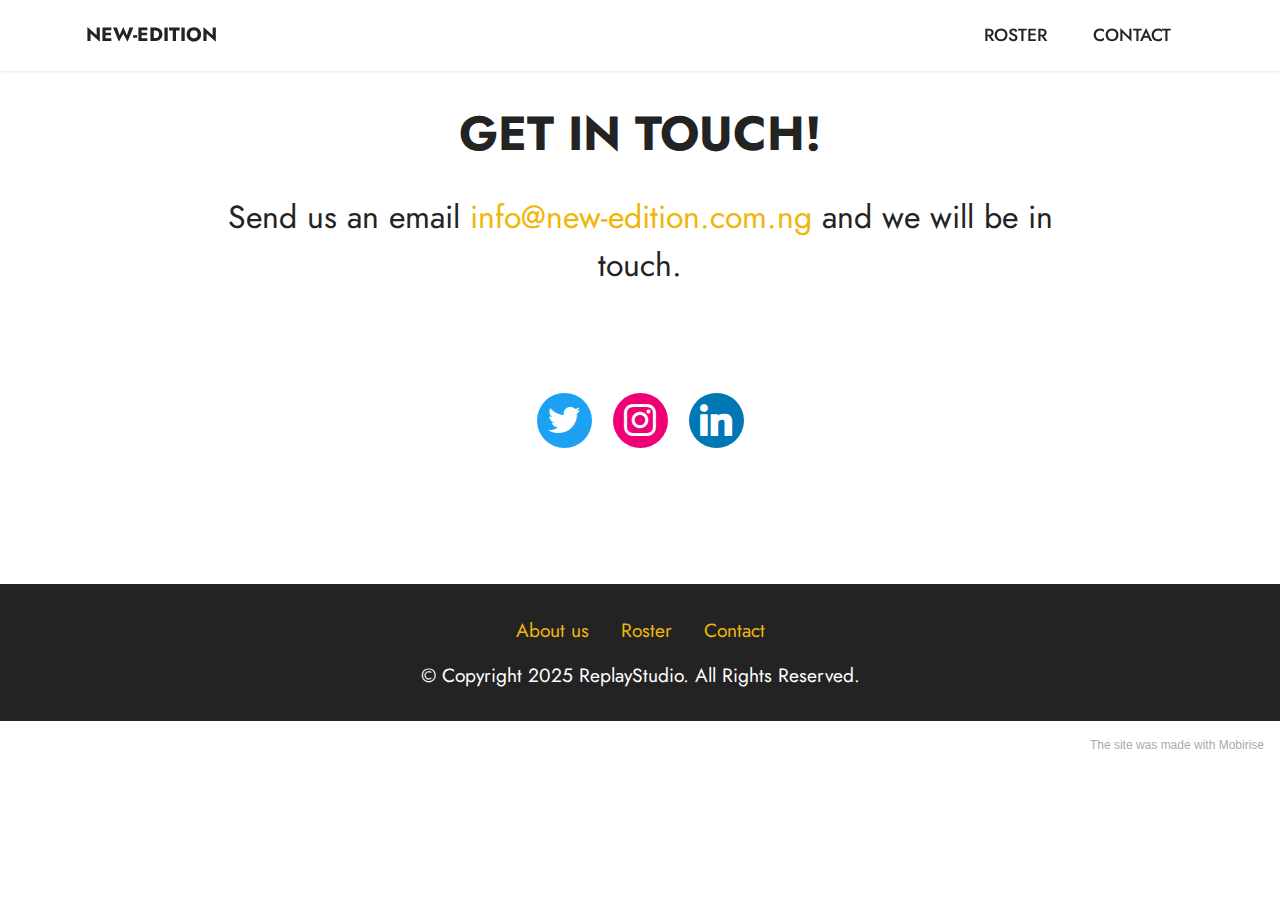
==== page1.html @ ce4d5cf4 "Add files via upload" ====
<!DOCTYPE html>
<html  >
<head>
  <!-- Site made with Mobirise Website Builder v5.6.0, https://mobirise.com -->
  <meta charset="UTF-8">
  <meta http-equiv="X-UA-Compatible" content="IE=edge">
  <meta name="generator" content="Mobirise v5.6.0, mobirise.com">
  <meta name="viewport" content="width=device-width, initial-scale=1, minimum-scale=1">
  <link rel="shortcut icon" href="assets/images/5-1.png" type="image/x-icon">
  <meta name="description" content="">
  
  
  <title>Contact</title>
  <link rel="stylesheet" href="assets/bootstrap/css/bootstrap.min.css">
  <link rel="stylesheet" href="assets/bootstrap/css/bootstrap-grid.min.css">
  <link rel="stylesheet" href="assets/bootstrap/css/bootstrap-reboot.min.css">
  <link rel="stylesheet" href="assets/dropdown/css/style.css">
  <link rel="stylesheet" href="assets/socicon/css/styles.css">
  <link rel="stylesheet" href="assets/theme/css/style.css">
  <link rel="preload" href="https://fonts.googleapis.com/css?family=Jost:100,200,300,400,500,600,700,800,900,100i,200i,300i,400i,500i,600i,700i,800i,900i&display=swap" as="style" onload="this.onload=null;this.rel='stylesheet'">
  <noscript><link rel="stylesheet" href="https://fonts.googleapis.com/css?family=Jost:100,200,300,400,500,600,700,800,900,100i,200i,300i,400i,500i,600i,700i,800i,900i&display=swap"></noscript>
  <link rel="preload" as="style" href="assets/mobirise/css/mbr-additional.css"><link rel="stylesheet" href="assets/mobirise/css/mbr-additional.css" type="text/css">
  
  
  
  
</head>
<body>
  
  <section data-bs-version="5.1" class="menu menu1 cid-sYd5dA8ppK" once="menu" id="menu1-2">
    

    <nav class="navbar navbar-dropdown navbar-fixed-top navbar-expand-lg">
        <div class="container">
            <div class="navbar-brand">
                
                <span class="navbar-caption-wrap"><a class="navbar-caption text-black display-7" href="https://mobiri.se">NEW-EDITION</a></span>
            </div>
            <button class="navbar-toggler" type="button" data-toggle="collapse" data-bs-toggle="collapse" data-target="#navbarSupportedContent" data-bs-target="#navbarSupportedContent" aria-controls="navbarNavAltMarkup" aria-expanded="false" aria-label="Toggle navigation">
                <div class="hamburger">
                    <span></span>
                    <span></span>
                    <span></span>
                    <span></span>
                </div>
            </button>
            <div class="collapse navbar-collapse" id="navbarSupportedContent">
                <ul class="navbar-nav nav-dropdown nav-right" data-app-modern-menu="true"><li class="nav-item"><a class="nav-link link text-black text-primary display-4" href="index.html">ROSTER</a></li>
                    <li class="nav-item"><a class="nav-link link text-black text-primary display-4" href="page1.html">CONTACT</a></li></ul>
                
                
            </div>
        </div>
    </nav>
</section>

<section data-bs-version="5.1" class="content4 cid-sYd7zcJ3a0" id="content4-3">
    
    
    <div class="container">
        <div class="row justify-content-center">
            <div class="title col-md-12 col-lg-10">
                <h3 class="mbr-section-title mbr-fonts-style align-center mb-4 display-2">
                    <strong>GET IN TOUCH!</strong></h3>
                <h4 class="mbr-section-subtitle align-center mbr-fonts-style mb-4 display-5">Send us an email <a href="mailto:info@new-edition.com.ng" class="text-primary">info@new-edition.com.ng</a> and we will be in touch.</h4>
                
            </div>
        </div>
    </div>
</section>

<section data-bs-version="5.1" class="share3 cid-sYd7BGP35d" id="share3-4">
    
     
    
    

    <div class="container">
        <div class="media-container-row">
            <div class="col-12">
                
                <div class="social-list align-center">
                   
                    
                        <a class="iconfont-wrapper bg-twitter m-2" href="https://mobiri.se" target="_blank">
                            <span class="socicon-twitter socicon"></span>
                        </a>
                        <a class="iconfont-wrapper bg-instagram m-2" href="https://mobiri.se" target="_blank">
                            <span class="socicon-instagram socicon"></span>
                        </a>
                        
                        
                        <a class="iconfont-wrapper bg-linkedin m-2" href="https://mobiri.se" target="_blank">
                            <span class="socicon-linkedin socicon"></span>
                        </a>
                        
                        
                        
                        
                        
                </div>
            </div>
        </div>
    </div>
</section>

<section data-bs-version="5.1" class="footer3 cid-sYddueoots mbr-reveal" once="footers" id="footer3-5">

    

    

    <div class="container">
        <div class="media-container-row align-center mbr-white">
            <div class="row row-links">
                <ul class="foot-menu">
                    
                    
                    
                    
                    
                <li class="foot-menu-item mbr-fonts-style display-7">
                        <a href="page2.html" class="text-primary">About us</a>
                    </li><li class="foot-menu-item mbr-fonts-style display-7"><a href="index.html" class="text-primary">Roster</a></li><li class="foot-menu-item mbr-fonts-style display-7"><a href="page1.html" class="text-primary">Contact</a></li></ul>
            </div>
            
            <div class="row row-copirayt">
                <p class="mbr-text mb-0 mbr-fonts-style mbr-white align-center display-7">© Copyright 2025 ReplayStudio. All Rights Reserved.</p>
            </div>
        </div>
    </div>
</section><section style="background-color: #fff; font-family: -apple-system, BlinkMacSystemFont, 'Segoe UI', 'Roboto', 'Helvetica Neue', Arial, sans-serif; color:#aaa; font-size:12px; padding: 0; align-items: center; display: flex;"><a href="https://mobirise.site/t" style="flex: 1 1; height: 3rem; padding-left: 1rem;"></a><p style="flex: 0 0 auto; margin:0; padding-right:1rem;"><a href="https://mobirise.site/c" style="color:#aaa;">The</a> site was made with Mobirise</p></section><script src="assets/bootstrap/js/bootstrap.bundle.min.js"></script>  <script src="assets/smoothscroll/smooth-scroll.js"></script>  <script src="assets/ytplayer/index.js"></script>  <script src="assets/dropdown/js/navbar-dropdown.js"></script>  <script src="assets/theme/js/script.js"></script>  
  
  
</body>
</html>
---- assets/dropdown/css/style.css ----
.navbar-dropdown {
  left: 0;
  padding: 0;
  position: absolute;
  right: 0;
  top: 0;
  transition: all 0.45s ease;
  z-index: 1030;
  background: #282828; }
  .navbar-dropdown .navbar-logo {
    margin-right: 0.8rem;
    transition: margin 0.3s ease-in-out;
    vertical-align: middle; }
    .navbar-dropdown .navbar-logo img {
      height: 3.125rem;
      transition: all 0.3s ease-in-out; }
    .navbar-dropdown .navbar-logo.mbr-iconfont {
      font-size: 3.125rem;
      line-height: 3.125rem; }
  .navbar-dropdown .navbar-caption {
    font-weight: 700;
    white-space: normal;
    vertical-align: -4px;
    line-height: 3.125rem !important; }
    .navbar-dropdown .navbar-caption, .navbar-dropdown .navbar-caption:hover {
      color: inherit;
      text-decoration: none; }
  .navbar-dropdown .mbr-iconfont + .navbar-caption {
    vertical-align: -1px; }
  .navbar-dropdown.navbar-fixed-top {
    position: fixed; }
  .navbar-dropdown .navbar-brand span {
    vertical-align: -4px; }
  .navbar-dropdown.bg-color.transparent {
    background: none; }
  .navbar-dropdown.navbar-short .navbar-brand {
    padding: 0.625rem 0; }
    .navbar-dropdown.navbar-short .navbar-brand span {
      vertical-align: -1px; }
  .navbar-dropdown.navbar-short .navbar-caption {
    line-height: 2.375rem !important;
    vertical-align: -2px; }
  .navbar-dropdown.navbar-short .navbar-logo {
    margin-right: 0.5rem; }
    .navbar-dropdown.navbar-short .navbar-logo img {
      height: 2.375rem; }
    .navbar-dropdown.navbar-short .navbar-logo.mbr-iconfont {
      font-size: 2.375rem;
      line-height: 2.375rem; }
  .navbar-dropdown.navbar-short .mbr-table-cell {
    height: 3.625rem; }
  .navbar-dropdown .navbar-close {
    left: 0.6875rem;
    position: fixed;
    top: 0.75rem;
    z-index: 1000; }
  .navbar-dropdown .hamburger-icon {
    content: "";
    display: inline-block;
    vertical-align: middle;
    width: 16px;
    -webkit-box-shadow: 0 -6px 0 1px #282828,0 0 0 1px #282828,0 6px 0 1px #282828;
    -moz-box-shadow: 0 -6px 0 1px #282828,0 0 0 1px #282828,0 6px 0 1px #282828;
    box-shadow: 0 -6px 0 1px #282828,0 0 0 1px #282828,0 6px 0 1px #282828; }

.dropdown-menu .dropdown-toggle[data-toggle="dropdown-submenu"]::after {
  border-bottom: 0.35em solid transparent;
  border-left: 0.35em solid;
  border-right: 0;
  border-top: 0.35em solid transparent;
  margin-left: 0.3rem; }

.dropdown-menu .dropdown-item:focus {
  outline: 0; }

.nav-dropdown {
  font-size: 0.75rem;
  font-weight: 500;
  height: auto !important; }
  .nav-dropdown .nav-btn {
    padding-left: 1rem; }
  .nav-dropdown .link {
    margin: .667em 1.667em;
    font-weight: 500;
    padding: 0;
    transition: color .2s ease-in-out; }
    .nav-dropdown .link.dropdown-toggle {
      margin-right: 2.583em; }
      .nav-dropdown .link.dropdown-toggle::after {
        margin-left: .25rem;
        border-top: 0.35em solid;
        border-right: 0.35em solid transparent;
        border-left: 0.35em solid transparent;
        border-bottom: 0; }
      .nav-dropdown .link.dropdown-toggle[aria-expanded="true"] {
        margin: 0;
        padding: 0.667em 3.263em  0.667em 1.667em; }
  .nav-dropdown .link::after,
  .nav-dropdown .dropdown-item::after {
    color: inherit; }
  .nav-dropdown .btn {
    font-size: 0.75rem;
    font-weight: 700;
    letter-spacing: 0;
    margin-bottom: 0;
    padding-left: 1.25rem;
    padding-right: 1.25rem; }
  .nav-dropdown .dropdown-menu {
    border-radius: 0;
    border: 0;
    left: 0;
    margin: 0;
    padding-bottom: 1.25rem;
    padding-top: 1.25rem;
    position: relative; }
  .nav-dropdown .dropdown-submenu {
    margin-left: 0.125rem;
    top: 0; }
  .nav-dropdown .dropdown-item {
    font-weight: 500;
    line-height: 2;
    padding: 0.3846em 4.615em 0.3846em 1.5385em;
    position: relative;
    transition: color .2s ease-in-out, background-color .2s ease-in-out; }
    .nav-dropdown .dropdown-item::after {
      margin-top: -0.3077em;
      position: absolute;
      right: 1.1538em;
      top: 50%; }
    .nav-dropdown .dropdown-item:focus, .nav-dropdown .dropdown-item:hover {
      background: none; }

@media (max-width: 767px) {
  .nav-dropdown.navbar-toggleable-sm {
    bottom: 0;
    display: none;
    left: 0;
    overflow-x: hidden;
    position: fixed;
    top: 0;
    transform: translateX(-100%);
    -ms-transform: translateX(-100%);
    -webkit-transform: translateX(-100%);
    width: 18.75rem;
    z-index: 999; } }
.nav-dropdown.navbar-toggleable-xl {
  bottom: 0;
  display: none;
  left: 0;
  overflow-x: hidden;
  position: fixed;
  top: 0;
  transform: translateX(-100%);
  -ms-transform: translateX(-100%);
  -webkit-transform: translateX(-100%);
  width: 18.75rem;
  z-index: 999; }

.nav-dropdown-sm {
  display: block !important;
  overflow-x: hidden;
  overflow: auto;
  padding-top: 3.875rem; }
  .nav-dropdown-sm::after {
    content: "";
    display: block;
    height: 3rem;
    width: 100%; }
  .nav-dropdown-sm.collapse.in ~ .navbar-close {
    display: block !important; }
  .nav-dropdown-sm.collapsing, .nav-dropdown-sm.collapse.in {
    transform: translateX(0);
    -ms-transform: translateX(0);
    -webkit-transform: translateX(0);
    transition: all 0.25s ease-out;
    -webkit-transition: all 0.25s ease-out;
    background: #282828; }
  .nav-dropdown-sm.collapsing[aria-expanded="false"] {
    transform: translateX(-100%);
    -ms-transform: translateX(-100%);
    -webkit-transform: translateX(-100%); }
  .nav-dropdown-sm .nav-item {
    display: block;
    margin-left: 0 !important;
    padding-left: 0; }
  .nav-dropdown-sm .link,
  .nav-dropdown-sm .dropdown-item {
    border-top: 1px dotted rgba(255, 255, 255, 0.1);
    font-size: 0.8125rem;
    line-height: 1.6;
    margin: 0 !important;
    padding: 0.875rem 2.4rem 0.875rem 1.5625rem !important;
    position: relative;
    white-space: normal; }
    .nav-dropdown-sm .link:focus, .nav-dropdown-sm .link:hover,
    .nav-dropdown-sm .dropdown-item:focus,
    .nav-dropdown-sm .dropdown-item:hover {
      background: rgba(0, 0, 0, 0.2) !important;
      color: #c0a375; }
  .nav-dropdown-sm .nav-btn {
    position: relative;
    padding: 1.5625rem 1.5625rem 0 1.5625rem; }
    .nav-dropdown-sm .nav-btn::before {
      border-top: 1px dotted rgba(255, 255, 255, 0.1);
      content: "";
      left: 0;
      position: absolute;
      top: 0;
      width: 100%; }
    .nav-dropdown-sm .nav-btn + .nav-btn {
      padding-top: 0.625rem; }
      .nav-dropdown-sm .nav-btn + .nav-btn::before {
        display: none; }
  .nav-dropdown-sm .btn {
    padding: 0.625rem 0; }
  .nav-dropdown-sm .dropdown-toggle[data-toggle="dropdown-submenu"]::after {
    margin-left: .25rem;
    border-top: 0.35em solid;
    border-right: 0.35em solid transparent;
    border-left: 0.35em solid transparent;
    border-bottom: 0; }
  .nav-dropdown-sm .dropdown-toggle[data-toggle="dropdown-submenu"][aria-expanded="true"]::after {
    border-top: 0;
    border-right: 0.35em solid transparent;
    border-left: 0.35em solid transparent;
    border-bottom: 0.35em solid; }
  .nav-dropdown-sm .dropdown-menu {
    margin: 0;
    padding: 0;
    position: relative;
    top: 0;
    left: 0;
    width: 100%;
    border: 0;
    float: none;
    border-radius: 0;
    background: none; }
  .nav-dropdown-sm .dropdown-submenu {
    left: 100%;
    margin-left: 0.125rem;
    margin-top: -1.25rem;
    top: 0; }

.navbar-toggleable-sm .nav-dropdown .dropdown-menu {
  position: absolute; }

.navbar-toggleable-sm .nav-dropdown .dropdown-submenu {
  left: 100%;
  margin-left: 0.125rem;
  margin-top: -1.25rem;
  top: 0; }

.navbar-toggleable-sm.opened .nav-dropdown .dropdown-menu {
  position: relative; }

.navbar-toggleable-sm.opened .nav-dropdown .dropdown-submenu {
  left: 0;
  margin-left: 00rem;
  margin-top: 0rem;
  top: 0; }

.is-builder .nav-dropdown.collapsing {
  transition: none !important; }
---- assets/socicon/css/styles.css ----
@charset "UTF-8";

@font-face {
  font-family: 'Socicon';
  src:  url('../fonts/socicon.eot');
  src:  url('../fonts/socicon.eot?#iefix') format('embedded-opentype'),
    url('../fonts/socicon.woff2') format('woff2'),
    url('../fonts/socicon.ttf') format('truetype'),
    url('../fonts/socicon.woff') format('woff'),
    url('../fonts/socicon.svg#socicon') format('svg');
  font-weight: normal;
  font-style: normal;
  font-display: swap;
}

[data-icon]:before {
  font-family: "socicon" !important;
  content: attr(data-icon);
  font-style: normal !important;
  font-weight: normal !important;
  font-variant: normal !important;
  text-transform: none !important;
  speak: none;
  line-height: 1;
  -webkit-font-smoothing: antialiased;
  -moz-osx-font-smoothing: grayscale;
}

[class^="socicon-"], [class*=" socicon-"] {
  /* use !important to prevent issues with browser extensions that change fonts */
  font-family: 'Socicon' !important;
  speak: none;
  font-style: normal;
  font-weight: normal;
  font-variant: normal;
  text-transform: none;
  line-height: 1;

  /* Better Font Rendering =========== */
  -webkit-font-smoothing: antialiased;
  -moz-osx-font-smoothing: grayscale;
}

.socicon-eitaa:before {
  content: "\e97c";
}
.socicon-soroush:before {
  content: "\e97d";
}
.socicon-bale:before {
  content: "\e97e";
}
.socicon-zazzle:before {
  content: "\e97b";
}
.socicon-society6:before {
  content: "\e97a";
}
.socicon-redbubble:before {
  content: "\e979";
}
.socicon-avvo:before {
  content: "\e978";
}
.socicon-stitcher:before {
  content: "\e977";
}
.socicon-googlehangouts:before {
  content: "\e974";
}
.socicon-dlive:before {
  content: "\e975";
}
.socicon-vsco:before {
  content: "\e976";
}
.socicon-flipboard:before {
  content: "\e973";
}
.socicon-ubuntu:before {
  content: "\e958";
}
.socicon-artstation:before {
  content: "\e959";
}
.socicon-invision:before {
  content: "\e95a";
}
.socicon-torial:before {
  content: "\e95b";
}
.socicon-collectorz:before {
  content: "\e95c";
}
.socicon-seenthis:before {
  content: "\e95d";
}
.socicon-googleplaymusic:before {
  content: "\e95e";
}
.socicon-debian:before {
  content: "\e95f";
}
.socicon-filmfreeway:before {
  content: "\e960";
}
.socicon-gnome:before {
  content: "\e961";
}
.socicon-itchio:before {
  content: "\e962";
}
.socicon-jamendo:before {
  content: "\e963";
}
.socicon-mix:before {
  content: "\e964";
}
.socicon-sharepoint:before {
  content: "\e965";
}
.socicon-tinder:before {
  content: "\e966";
}
.socicon-windguru:before {
  content: "\e967";
}
.socicon-cdbaby:before {
  content: "\e968";
}
.socicon-elementaryos:before {
  content: "\e969";
}
.socicon-stage32:before {
  content: "\e96a";
}
.socicon-tiktok:before {
  content: "\e96b";
}
.socicon-gitter:before {
  content: "\e96c";
}
.socicon-letterboxd:before {
  content: "\e96d";
}
.socicon-threema:before {
  content: "\e96e";
}
.socicon-splice:before {
  content: "\e96f";
}
.socicon-metapop:before {
  content: "\e970";
}
.socicon-naver:before {
  content: "\e971";
}
.socicon-remote:before {
  content: "\e972";
}
.socicon-internet:before {
  content: "\e957";
}
.socicon-moddb:before {
  content: "\e94b";
}
.socicon-indiedb:before {
  content: "\e94c";
}
.socicon-traxsource:before {
  content: "\e94d";
}
.socicon-gamefor:before {
  content: "\e94e";
}
.socicon-pixiv:before {
  content: "\e94f";
}
.socicon-myanimelist:before {
  content: "\e950";
}
.socicon-blackberry:before {
  content: "\e951";
}
.socicon-wickr:before {
  content: "\e952";
}
.socicon-spip:before {
  content: "\e953";
}
.socicon-napster:before {
  content: "\e954";
}
.socicon-beatport:before {
  content: "\e955";
}
.socicon-hackerone:before {
  content: "\e956";
}
.socicon-hackernews:before {
  content: "\e946";
}
.socicon-smashwords:before {
  content: "\e947";
}
.socicon-kobo:before {
  content: "\e948";
}
.socicon-bookbub:before {
  content: "\e949";
}
.socicon-mailru:before {
  content: "\e94a";
}
.socicon-gitlab:before {
  content: "\e945";
}
.socicon-instructables:before {
  content: "\e944";
}
.socicon-portfolio:before {
  content: "\e943";
}
.socicon-codered:before {
  content: "\e940";
}
.socicon-origin:before {
  content: "\e941";
}
.socicon-nextdoor:before {
  content: "\e942";
}
.socicon-udemy:before {
  content: "\e93f";
}
.socicon-livemaster:before {
  content: "\e93e";
}
.socicon-crunchbase:before {
  content: "\e93b";
}
.socicon-homefy:before {
  content: "\e93c";
}
.socicon-calendly:before {
  content: "\e93d";
}
.socicon-realtor:before {
  content: "\e90f";
}
.socicon-tidal:before {
  content: "\e910";
}
.socicon-qobuz:before {
  content: "\e911";
}
.socicon-natgeo:before {
  content: "\e912";
}
.socicon-mastodon:before {
  content: "\e913";
}
.socicon-unsplash:before {
  content: "\e914";
}
.socicon-homeadvisor:before {
  content: "\e915";
}
.socicon-angieslist:before {
  content: "\e916";
}
.socicon-codepen:before {
  content: "\e917";
}
.socicon-slack:before {
  content: "\e918";
}
.socicon-openaigym:before {
  content: "\e919";
}
.socicon-logmein:before {
  content: "\e91a";
}
.socicon-fiverr:before {
  content: "\e91b";
}
.socicon-gotomeeting:before {
  content: "\e91c";
}
.socicon-aliexpress:before {
  content: "\e91d";
}
.socicon-guru:before {
  content: "\e91e";
}
.socicon-appstore:before {
  content: "\e91f";
}
.socicon-homes:before {
  content: "\e920";
}
.socicon-zoom:before {
  content: "\e921";
}
.socicon-alibaba:before {
  content: "\e922";
}
.socicon-craigslist:before {
  content: "\e923";
}
.socicon-wix:before {
  content: "\e924";
}
.socicon-redfin:before {
  content: "\e925";
}
.socicon-googlecalendar:before {
  content: "\e926";
}
.socicon-shopify:before {
  content: "\e927";
}
.socicon-freelancer:before {
  content: "\e928";
}
.socicon-seedrs:before {
  content: "\e929";
}
.socicon-bing:before {
  content: "\e92a";
}
.socicon-doodle:before {
  content: "\e92b";
}
.socicon-bonanza:before {
  content: "\e92c";
}
.socicon-squarespace:before {
  content: "\e92d";
}
.socicon-toptal:before {
  content: "\e92e";
}
.socicon-gust:before {
  content: "\e92f";
}
.socicon-ask:before {
  content: "\e930";
}
.socicon-trulia:before {
  content: "\e931";
}
.socicon-loomly:before {
  content: "\e932";
}
.socicon-ghost:before {
  content: "\e933";
}
.socicon-upwork:before {
  content: "\e934";
}
.socicon-fundable:before {
  content: "\e935";
}
.socicon-booking:before {
  content: "\e936";
}
.socicon-googlemaps:before {
  content: "\e937";
}
.socicon-zillow:before {
  content: "\e938";
}
.socicon-niconico:before {
  content: "\e939";
}
.socicon-toneden:before {
  content: "\e93a";
}
.socicon-augment:before {
  content: "\e908";
}
.socicon-bitbucket:before {
  content: "\e909";
}
.socicon-fyuse:before {
  content: "\e90a";
}
.socicon-yt-gaming:before {
  content: "\e90b";
}
.socicon-sketchfab:before {
  content: "\e90c";
}
.socicon-mobcrush:before {
  content: "\e90d";
}
.socicon-microsoft:before {
  content: "\e90e";
}
.socicon-pandora:before {
  content: "\e907";
}
.socicon-messenger:before {
  content: "\e906";
}
.socicon-gamewisp:before {
  content: "\e905";
}
.socicon-bloglovin:before {
  content: "\e904";
}
.socicon-tunein:before {
  content: "\e903";
}
.socicon-gamejolt:before {
  content: "\e901";
}
.socicon-trello:before {
  content: "\e902";
}
.socicon-spreadshirt:before {
  content: "\e900";
}
.socicon-500px:before {
  content: "\e000";
}
.socicon-8tracks:before {
  content: "\e001";
}
.socicon-airbnb:before {
  content: "\e002";
}
.socicon-alliance:before {
  content: "\e003";
}
.socicon-amazon:before {
  content: "\e004";
}
.socicon-amplement:before {
  content: "\e005";
}
.socicon-android:before {
  content: "\e006";
}
.socicon-angellist:before {
  content: "\e007";
}
.socicon-apple:before {
  content: "\e008";
}
.socicon-appnet:before {
  content: "\e009";
}
.socicon-baidu:before {
  content: "\e00a";
}
.socicon-bandcamp:before {
  content: "\e00b";
}
.socicon-battlenet:before {
  content: "\e00c";
}
.socicon-mixer:before {
  content: "\e00d";
}
.socicon-bebee:before {
  content: "\e00e";
}
.socicon-bebo:before {
  content: "\e00f";
}
.socicon-behance:before {
  content: "\e010";
}
.socicon-blizzard:before {
  content: "\e011";
}
.socicon-blogger:before {
  content: "\e012";
}
.socicon-buffer:before {
  content: "\e013";
}
.socicon-chrome:before {
  content: "\e014";
}
.socicon-coderwall:before {
  content: "\e015";
}
.socicon-curse:before {
  content: "\e016";
}
.socicon-dailymotion:before {
  content: "\e017";
}
.socicon-deezer:before {
  content: "\e018";
}
.socicon-delicious:before {
  content: "\e019";
}
.socicon-deviantart:before {
  content: "\e01a";
}
.socicon-diablo:before {
  content: "\e01b";
}
.socicon-digg:before {
  content: "\e01c";
}
.socicon-discord:before {
  content: "\e01d";
}
.socicon-disqus:before {
  content: "\e01e";
}
.socicon-douban:before {
  content: "\e01f";
}
.socicon-draugiem:before {
  content: "\e020";
}
.socicon-dribbble:before {
  content: "\e021";
}
.socicon-drupal:before {
  content: "\e022";
}
.socicon-ebay:before {
  content: "\e023";
}
.socicon-ello:before {
  content: "\e024";
}
.socicon-endomodo:before {
  content: "\e025";
}
.socicon-envato:before {
  content: "\e026";
}
.socicon-etsy:before {
  content: "\e027";
}
.socicon-facebook:before {
  content: "\e028";
}
.socicon-feedburner:before {
  content: "\e029";
}
.socicon-filmweb:before {
  content: "\e02a";
}
.socicon-firefox:before {
  content: "\e02b";
}
.socicon-flattr:before {
  content: "\e02c";
}
.socicon-flickr:before {
  content: "\e02d";
}
.socicon-formulr:before {
  content: "\e02e";
}
.socicon-forrst:before {
  content: "\e02f";
}
.socicon-foursquare:before {
  content: "\e030";
}
.socicon-friendfeed:before {
  content: "\e031";
}
.socicon-github:before {
  content: "\e032";
}
.socicon-goodreads:before {
  content: "\e033";
}
.socicon-google:before {
  content: "\e034";
}
.socicon-googlescholar:before {
  content: "\e035";
}
.socicon-googlegroups:before {
  content: "\e036";
}
.socicon-googlephotos:before {
  content: "\e037";
}
.socicon-googleplus:before {
  content: "\e038";
}
.socicon-grooveshark:before {
  content: "\e039";
}
.socicon-hackerrank:before {
  content: "\e03a";
}
.socicon-hearthstone:before {
  content: "\e03b";
}
.socicon-hellocoton:before {
  content: "\e03c";
}
.socicon-heroes:before {
  content: "\e03d";
}
.socicon-smashcast:before {
  content: "\e03e";
}
.socicon-horde:before {
  content: "\e03f";
}
.socicon-houzz:before {
  content: "\e040";
}
.socicon-icq:before {
  content: "\e041";
}
.socicon-identica:before {
  content: "\e042";
}
.socicon-imdb:before {
  content: "\e043";
}
.socicon-instagram:before {
  content: "\e044";
}
.socicon-issuu:before {
  content: "\e045";
}
.socicon-istock:before {
  content: "\e046";
}
.socicon-itunes:before {
  content: "\e047";
}
.socicon-keybase:before {
  content: "\e048";
}
.socicon-lanyrd:before {
  content: "\e049";
}
.socicon-lastfm:before {
  content: "\e04a";
}
.socicon-line:before {
  content: "\e04b";
}
.socicon-linkedin:before {
  content: "\e04c";
}
.socicon-livejournal:before {
  content: "\e04d";
}
.socicon-lyft:before {
  content: "\e04e";
}
.socicon-macos:before {
  content: "\e04f";
}
.socicon-mail:before {
  content: "\e050";
}
.socicon-medium:before {
  content: "\e051";
}
.socicon-meetup:before {
  content: "\e052";
}
.socicon-mixcloud:before {
  content: "\e053";
}
.socicon-modelmayhem:before {
  content: "\e054";
}
.socicon-mumble:before {
  content: "\e055";
}
.socicon-myspace:before {
  content: "\e056";
}
.socicon-newsvine:before {
  content: "\e057";
}
.socicon-nintendo:before {
  content: "\e058";
}
.socicon-npm:before {
  content: "\e059";
}
.socicon-odnoklassniki:before {
  content: "\e05a";
}
.socicon-openid:before {
  content: "\e05b";
}
.socicon-opera:before {
  content: "\e05c";
}
.socicon-outlook:before {
  content: "\e05d";
}
.socicon-overwatch:before {
  content: "\e05e";
}
.socicon-patreon:before {
  content: "\e05f";
}
.socicon-paypal:before {
  content: "\e060";
}
.socicon-periscope:before {
  content: "\e061";
}
.socicon-persona:before {
  content: "\e062";
}
.socicon-pinterest:before {
  content: "\e063";
}
.socicon-play:before {
  content: "\e064";
}
.socicon-player:before {
  content: "\e065";
}
.socicon-playstation:before {
  content: "\e066";
}
.socicon-pocket:before {
  content: "\e067";
}
.socicon-qq:before {
  content: "\e068";
}
.socicon-quora:before {
  content: "\e069";
}
.socicon-raidcall:before {
  content: "\e06a";
}
.socicon-ravelry:before {
  content: "\e06b";
}
.socicon-reddit:before {
  content: "\e06c";
}
.socicon-renren:before {
  content: "\e06d";
}
.socicon-researchgate:before {
  content: "\e06e";
}
.socicon-residentadvisor:before {
  content: "\e06f";
}
.socicon-reverbnation:before {
  content: "\e070";
}
.socicon-rss:before {
  content: "\e071";
}
.socicon-sharethis:before {
  content: "\e072";
}
.socicon-skype:before {
  content: "\e073";
}
.socicon-slideshare:before {
  content: "\e074";
}
.socicon-smugmug:before {
  content: "\e075";
}
.socicon-snapchat:before {
  content: "\e076";
}
.socicon-songkick:before {
  content: "\e077";
}
.socicon-soundcloud:before {
  content: "\e078";
}
.socicon-spotify:before {
  content: "\e079";
}
.socicon-stackexchange:before {
  content: "\e07a";
}
.socicon-stackoverflow:before {
  content: "\e07b";
}
.socicon-starcraft:before {
  content: "\e07c";
}
.socicon-stayfriends:before {
  content: "\e07d";
}
.socicon-steam:before {
  content: "\e07e";
}
.socicon-storehouse:before {
  content: "\e07f";
}
.socicon-strava:before {
  content: "\e080";
}
.socicon-streamjar:before {
  content: "\e081";
}
.socicon-stumbleupon:before {
  content: "\e082";
}
.socicon-swarm:before {
  content: "\e083";
}
.socicon-teamspeak:before {
  content: "\e084";
}
.socicon-teamviewer:before {
  content: "\e085";
}
.socicon-technorati:before {
  content: "\e086";
}
.socicon-telegram:before {
  content: "\e087";
}
.socicon-tripadvisor:before {
  content: "\e088";
}
.socicon-tripit:before {
  content: "\e089";
}
.socicon-triplej:before {
  content: "\e08a";
}
.socicon-tumblr:before {
  content: "\e08b";
}
.socicon-twitch:before {
  content: "\e08c";
}
.socicon-twitter:before {
  content: "\e08d";
}
.socicon-uber:before {
  content: "\e08e";
}
.socicon-ventrilo:before {
  content: "\e08f";
}
.socicon-viadeo:before {
  content: "\e090";
}
.socicon-viber:before {
  content: "\e091";
}
.socicon-viewbug:before {
  content: "\e092";
}
.socicon-vimeo:before {
  content: "\e093";
}
.socicon-vine:before {
  content: "\e094";
}
.socicon-vkontakte:before {
  content: "\e095";
}
.socicon-warcraft:before {
  content: "\e096";
}
.socicon-wechat:before {
  content: "\e097";
}
.socicon-weibo:before {
  content: "\e098";
}
.socicon-whatsapp:before {
  content: "\e099";
}
.socicon-wikipedia:before {
  content: "\e09a";
}
.socicon-windows:before {
  content: "\e09b";
}
.socicon-wordpress:before {
  content: "\e09c";
}
.socicon-wykop:before {
  content: "\e09d";
}
.socicon-xbox:before {
  content: "\e09e";
}
.socicon-xing:before {
  content: "\e09f";
}
.socicon-yahoo:before {
  content: "\e0a0";
}
.socicon-yammer:before {
  content: "\e0a1";
}
.socicon-yandex:before {
  content: "\e0a2";
}
.socicon-yelp:before {
  content: "\e0a3";
}
.socicon-younow:before {
  content: "\e0a4";
}
.socicon-youtube:before {
  content: "\e0a5";
}
.socicon-zapier:before {
  content: "\e0a6";
}
.socicon-zerply:before {
  content: "\e0a7";
}
.socicon-zomato:before {
  content: "\e0a8";
}
.socicon-zynga:before {
  content: "\e0a9";
}
---- assets/theme/css/style.css ----
@charset "UTF-8";
section {
  background-color: #ffffff;
}

body {
  font-style: normal;
  line-height: 1.5;
  font-weight: 400;
  color: #232323;
  position: relative;
}

button {
  background-color: transparent;
  border-color: transparent;
}

section,
.container,
.container-fluid {
  position: relative;
  word-wrap: break-word;
}

a.mbr-iconfont:hover {
  text-decoration: none;
}

.article .lead p,
.article .lead ul,
.article .lead ol,
.article .lead pre,
.article .lead blockquote {
  margin-bottom: 0;
}

a {
  font-style: normal;
  font-weight: 400;
  cursor: pointer;
}
a, a:hover {
  text-decoration: none;
}

.mbr-section-title {
  font-style: normal;
  line-height: 1.3;
}

.mbr-section-subtitle {
  line-height: 1.3;
}

.mbr-text {
  font-style: normal;
  line-height: 1.7;
}

h1,
h2,
h3,
h4,
h5,
h6,
.display-1,
.display-2,
.display-4,
.display-5,
.display-7,
span,
p,
a {
  line-height: 1;
  word-break: break-word;
  word-wrap: break-word;
  font-weight: 400;
}

b,
strong {
  font-weight: bold;
}

input:-webkit-autofill, input:-webkit-autofill:hover, input:-webkit-autofill:focus, input:-webkit-autofill:active {
  transition-delay: 9999s;
  -webkit-transition-property: background-color, color;
  transition-property: background-color, color;
}

textarea[type=hidden] {
  display: none;
}

section {
  background-position: 50% 50%;
  background-repeat: no-repeat;
  background-size: cover;
}
section .mbr-background-video,
section .mbr-background-video-preview {
  position: absolute;
  bottom: 0;
  left: 0;
  right: 0;
  top: 0;
}

.hidden {
  visibility: hidden;
}

.mbr-z-index20 {
  z-index: 20;
}

/*! Base colors */
.mbr-white {
  color: #ffffff;
}

.mbr-black {
  color: #111111;
}

.mbr-bg-white {
  background-color: #ffffff;
}

.mbr-bg-black {
  background-color: #000000;
}

/*! Text-aligns */
.align-left {
  text-align: left;
}

.align-center {
  text-align: center;
}

.align-right {
  text-align: right;
}

/*! Font-weight  */
.mbr-light {
  font-weight: 300;
}

.mbr-regular {
  font-weight: 400;
}

.mbr-semibold {
  font-weight: 500;
}

.mbr-bold {
  font-weight: 700;
}

/*! Media  */
.media-content {
  flex-basis: 100%;
}

.media-container-row {
  display: flex;
  flex-direction: row;
  flex-wrap: wrap;
  justify-content: center;
  align-content: center;
  align-items: start;
}
.media-container-row .media-size-item {
  width: 400px;
}

.media-container-column {
  display: flex;
  flex-direction: column;
  flex-wrap: wrap;
  justify-content: center;
  align-content: center;
  align-items: stretch;
}
.media-container-column > * {
  width: 100%;
}

@media (min-width: 992px) {
  .media-container-row {
    flex-wrap: nowrap;
  }
}
figure {
  margin-bottom: 0;
  overflow: hidden;
}

figure[mbr-media-size] {
  transition: width 0.1s;
}

img,
iframe {
  display: block;
  width: 100%;
}

.card {
  background-color: transparent;
  border: none;
}

.card-box {
  width: 100%;
}

.card-img {
  text-align: center;
  flex-shrink: 0;
  -webkit-flex-shrink: 0;
}

.media {
  max-width: 100%;
  margin: 0 auto;
}

.mbr-figure {
  align-self: center;
}

.media-container > div {
  max-width: 100%;
}

.mbr-figure img,
.card-img img {
  width: 100%;
}

@media (max-width: 991px) {
  .media-size-item {
    width: auto !important;
  }

  .media {
    width: auto;
  }

  .mbr-figure {
    width: 100% !important;
  }
}
/*! Buttons */
.mbr-section-btn {
  margin-left: -0.6rem;
  margin-right: -0.6rem;
  font-size: 0;
}

.btn {
  font-weight: 600;
  border-width: 1px;
  font-style: normal;
  margin: 0.6rem 0.6rem;
  white-space: normal;
  transition: all 0.2s ease-in-out;
  display: inline-flex;
  align-items: center;
  justify-content: center;
  word-break: break-word;
}

.btn-sm {
  font-weight: 600;
  letter-spacing: 0px;
  transition: all 0.3s ease-in-out;
}

.btn-md {
  font-weight: 600;
  letter-spacing: 0px;
  transition: all 0.3s ease-in-out;
}

.btn-lg {
  font-weight: 600;
  letter-spacing: 0px;
  transition: all 0.3s ease-in-out;
}

.btn-form {
  margin: 0;
}
.btn-form:hover {
  cursor: pointer;
}

nav .mbr-section-btn {
  margin-left: 0rem;
  margin-right: 0rem;
}

/*! Btn icon margin */
.btn .mbr-iconfont,
.btn.btn-sm .mbr-iconfont {
  order: 1;
  cursor: pointer;
  margin-left: 0.5rem;
  vertical-align: sub;
}

.btn.btn-md .mbr-iconfont,
.btn.btn-md .mbr-iconfont {
  margin-left: 0.8rem;
}

.mbr-regular {
  font-weight: 400;
}

.mbr-semibold {
  font-weight: 500;
}

.mbr-bold {
  font-weight: 700;
}

[type=submit] {
  -webkit-appearance: none;
}

/*! Full-screen */
.mbr-fullscreen .mbr-overlay {
  min-height: 100vh;
}

.mbr-fullscreen {
  display: flex;
  display: -moz-flex;
  display: -ms-flex;
  display: -o-flex;
  align-items: center;
  min-height: 100vh;
  padding-top: 3rem;
  padding-bottom: 3rem;
}

/*! Map */
.map {
  height: 25rem;
  position: relative;
}
.map iframe {
  width: 100%;
  height: 100%;
}

/*! Scroll to top arrow */
.mbr-arrow-up {
  bottom: 25px;
  right: 90px;
  position: fixed;
  text-align: right;
  z-index: 5000;
  color: #ffffff;
  font-size: 22px;
}

.mbr-arrow-up a {
  background: rgba(0, 0, 0, 0.2);
  border-radius: 50%;
  color: #fff;
  display: inline-block;
  height: 60px;
  width: 60px;
  border: 2px solid #fff;
  outline-style: none !important;
  position: relative;
  text-decoration: none;
  transition: all 0.3s ease-in-out;
  cursor: pointer;
  text-align: center;
}
.mbr-arrow-up a:hover {
  background-color: rgba(0, 0, 0, 0.4);
}
.mbr-arrow-up a i {
  line-height: 60px;
}

.mbr-arrow-up-icon {
  display: block;
  color: #fff;
}

.mbr-arrow-up-icon::before {
  content: "›";
  display: inline-block;
  font-family: serif;
  font-size: 22px;
  line-height: 1;
  font-style: normal;
  position: relative;
  top: 6px;
  left: -4px;
  transform: rotate(-90deg);
}

/*! Arrow Down */
.mbr-arrow {
  position: absolute;
  bottom: 45px;
  left: 50%;
  width: 60px;
  height: 60px;
  cursor: pointer;
  background-color: rgba(80, 80, 80, 0.5);
  border-radius: 50%;
  transform: translateX(-50%);
}
@media (max-width: 767px) {
  .mbr-arrow {
    display: none;
  }
}
.mbr-arrow > a {
  display: inline-block;
  text-decoration: none;
  outline-style: none;
  -webkit-animation: arrowdown 1.7s ease-in-out infinite;
          animation: arrowdown 1.7s ease-in-out infinite;
  color: #ffffff;
}
.mbr-arrow > a > i {
  position: absolute;
  top: -2px;
  left: 15px;
  font-size: 2rem;
}

#scrollToTop a i::before {
  content: "";
  position: absolute;
  display: block;
  border-bottom: 2.5px solid #fff;
  border-left: 2.5px solid #fff;
  width: 27.8%;
  height: 27.8%;
  left: 50%;
  top: 51%;
  transform: translateY(-30%) translateX(-50%) rotate(135deg);
}

@keyframes arrowdown {
  0% {
    transform: translateY(0px);
  }
  50% {
    transform: translateY(-5px);
  }
  100% {
    transform: translateY(0px);
  }
}
@-webkit-keyframes arrowdown {
  0% {
    transform: translateY(0px);
  }
  50% {
    transform: translateY(-5px);
  }
  100% {
    transform: translateY(0px);
  }
}
@media (max-width: 500px) {
  .mbr-arrow-up {
    left: 0;
    right: 0;
    text-align: center;
  }
}
/*Gradients animation*/
@keyframes gradient-animation {
  from {
    background-position: 0% 100%;
    -webkit-animation-timing-function: ease-in-out;
            animation-timing-function: ease-in-out;
  }
  to {
    background-position: 100% 0%;
    -webkit-animation-timing-function: ease-in-out;
            animation-timing-function: ease-in-out;
  }
}
@-webkit-keyframes gradient-animation {
  from {
    background-position: 0% 100%;
    -webkit-animation-timing-function: ease-in-out;
            animation-timing-function: ease-in-out;
  }
  to {
    background-position: 100% 0%;
    -webkit-animation-timing-function: ease-in-out;
            animation-timing-function: ease-in-out;
  }
}
.bg-gradient {
  background-size: 200% 200%;
  animation: gradient-animation 5s infinite alternate;
  -webkit-animation: gradient-animation 5s infinite alternate;
}

.menu .navbar-brand {
  display: -webkit-flex;
}
.menu .navbar-brand span {
  display: flex;
  display: -webkit-flex;
}
.menu .navbar-brand .navbar-caption-wrap {
  display: -webkit-flex;
}
.menu .navbar-brand .navbar-logo img {
  display: -webkit-flex;
  width: auto;
}
@media (min-width: 768px) and (max-width: 991px) {
  .menu .navbar-toggleable-sm .navbar-nav {
    display: -ms-flexbox;
  }
}
@media (max-width: 991px) {
  .menu .navbar-collapse {
    max-height: 93.5vh;
  }
  .menu .navbar-collapse.show {
    overflow: auto;
  }
}
@media (min-width: 992px) {
  .menu .navbar-nav.nav-dropdown {
    display: -webkit-flex;
  }
  .menu .navbar-toggleable-sm .navbar-collapse {
    display: -webkit-flex !important;
  }
  .menu .collapsed .navbar-collapse {
    max-height: 93.5vh;
  }
  .menu .collapsed .navbar-collapse.show {
    overflow: auto;
  }
}
@media (max-width: 767px) {
  .menu .navbar-collapse {
    max-height: 80vh;
  }
}

.nav-link .mbr-iconfont {
  margin-right: 0.5rem;
}

.navbar {
  display: -webkit-flex;
  -webkit-flex-wrap: wrap;
  -webkit-align-items: center;
  -webkit-justify-content: space-between;
}

.navbar-collapse {
  -webkit-flex-basis: 100%;
  -webkit-flex-grow: 1;
  -webkit-align-items: center;
}

.nav-dropdown .link {
  padding: 0.667em 1.667em !important;
  margin: 0 !important;
}

.nav {
  display: -webkit-flex;
  -webkit-flex-wrap: wrap;
}

.row {
  display: -webkit-flex;
  -webkit-flex-wrap: wrap;
}

.justify-content-center {
  -webkit-justify-content: center;
}

.form-inline {
  display: -webkit-flex;
}

.card-wrapper {
  -webkit-flex: 1;
}

.carousel-control {
  z-index: 10;
  display: -webkit-flex;
}

.carousel-controls {
  display: -webkit-flex;
}

.media {
  display: -webkit-flex;
}

.form-group:focus {
  outline: none;
}

.jq-selectbox__select {
  padding: 7px 0;
  position: relative;
}

.jq-selectbox__dropdown {
  overflow: hidden;
  border-radius: 10px;
  position: absolute;
  top: 100%;
  left: 0 !important;
  width: 100% !important;
}

.jq-selectbox__trigger-arrow {
  right: 0;
  transform: translateY(-50%);
}

.jq-selectbox li {
  padding: 1.07em 0.5em;
}

input[type=range] {
  padding-left: 0 !important;
  padding-right: 0 !important;
}

.modal-dialog,
.modal-content {
  height: 100%;
}

.modal-dialog .carousel-inner {
  height: calc(100vh - 1.75rem);
}
@media (max-width: 575px) {
  .modal-dialog .carousel-inner {
    height: calc(100vh - 1rem);
  }
}

.carousel-item {
  text-align: center;
}

.carousel-item img {
  margin: auto;
}

.navbar-toggler {
  align-self: flex-start;
  padding: 0.25rem 0.75rem;
  font-size: 1.25rem;
  line-height: 1;
  background: transparent;
  border: 1px solid transparent;
  border-radius: 0.25rem;
}

.navbar-toggler:focus,
.navbar-toggler:hover {
  text-decoration: none;
  box-shadow: none;
}

.navbar-toggler-icon {
  display: inline-block;
  width: 1.5em;
  height: 1.5em;
  vertical-align: middle;
  content: "";
  background: no-repeat center center;
  background-size: 100% 100%;
}

.navbar-toggler-left {
  position: absolute;
  left: 1rem;
}

.navbar-toggler-right {
  position: absolute;
  right: 1rem;
}

.card-img {
  width: auto;
}

.menu .navbar.collapsed:not(.beta-menu) {
  flex-direction: column;
}

.carousel-item.active,
.carousel-item-next,
.carousel-item-prev {
  display: flex;
}

.note-air-layout .dropup .dropdown-menu,
.note-air-layout .navbar-fixed-bottom .dropdown .dropdown-menu {
  bottom: initial !important;
}

html,
body {
  height: auto;
  min-height: 100vh;
}

.dropup .dropdown-toggle::after {
  display: none;
}

.form-asterisk {
  font-family: initial;
  position: absolute;
  top: -2px;
  font-weight: normal;
}

.form-control-label {
  position: relative;
  cursor: pointer;
  margin-bottom: 0.357em;
  padding: 0;
}

.alert {
  color: #ffffff;
  border-radius: 0;
  border: 0;
  font-size: 1.1rem;
  line-height: 1.5;
  margin-bottom: 1.875rem;
  padding: 1.25rem;
  position: relative;
  text-align: center;
}
.alert.alert-form::after {
  background-color: inherit;
  bottom: -7px;
  content: "";
  display: block;
  height: 14px;
  left: 50%;
  margin-left: -7px;
  position: absolute;
  transform: rotate(45deg);
  width: 14px;
}

.form-control {
  background-color: #ffffff;
  background-clip: border-box;
  color: #232323;
  line-height: 1rem !important;
  height: auto;
  padding: 0.6rem 1.2rem;
  transition: border-color 0.25s ease 0s;
  border: 1px solid transparent !important;
  border-radius: 4px;
  box-shadow: rgba(0, 0, 0, 0.07) 0px 1px 1px 0px, rgba(0, 0, 0, 0.07) 0px 1px 3px 0px, rgba(0, 0, 0, 0.03) 0px 0px 0px 1px;
}
.form-active .form-control:invalid {
  border-color: red;
}

form .row {
  margin-left: -0.6rem;
  margin-right: -0.6rem;
}
form .row [class*=col] {
  padding-left: 0.6rem;
  padding-right: 0.6rem;
}

form .mbr-section-btn {
  margin: 0;
  padding-left: 0.6rem;
  padding-right: 0.6rem;
}

form .btn {
  display: flex;
  padding: 0.6rem 1.2rem;
  margin: 0;
}

form .form-check-input {
  margin-top: 0.5;
}

textarea.form-control {
  line-height: 1.5rem !important;
}

.form-group {
  margin-bottom: 1.2rem;
}

.form-control,
form .btn {
  min-height: 48px;
}

.gdpr-block label span.textGDPR input[name=gdpr] {
  top: 7px;
}

.form-control:focus {
  box-shadow: none;
}

:focus {
  outline: none;
}

.mbr-overlay {
  background-color: #000;
  bottom: 0;
  left: 0;
  opacity: 0.5;
  position: absolute;
  right: 0;
  top: 0;
  z-index: 0;
  pointer-events: none;
}

blockquote {
  font-style: italic;
  padding: 3rem;
  font-size: 1.09rem;
  position: relative;
  border-left: 3px solid;
}

ul,
ol,
pre,
blockquote {
  margin-bottom: 2.3125rem;
}

.mt-4 {
  margin-top: 2rem !important;
}

.mb-4 {
  margin-bottom: 2rem !important;
}

@media (min-width: 992px) {
  .container {
    padding-left: 16px;
    padding-right: 16px;
  }

  .row {
    margin-left: -16px;
    margin-right: -16px;
  }
  .row > [class*=col] {
    padding-left: 16px;
    padding-right: 16px;
  }
}
@media (min-width: 768px) {
  .container-fluid {
    padding-left: 32px;
    padding-right: 32px;
  }
}
@media (min-width: 768px) and (max-width: 991px) {
  .mbr-container {
    padding-left: 32px;
    padding-right: 32px;
  }
}
@media (max-width: 767px) {
  .mbr-container {
    padding-left: 16px;
    padding-right: 16px;
  }
}
.card-wrapper,
.item-wrapper {
  overflow: hidden;
}

.app-video-wrapper > img {
  opacity: 1;
}

.item {
  position: relative;
}

.dropdown-menu .dropdown-menu {
  left: 100%;
}

.dropdown-item + .dropdown-menu {
  display: none;
}

.dropdown-item:hover + .dropdown-menu,
.dropdown-menu:hover {
  display: block;
}

@media (min-aspect-ratio: 16/9) {
  .mbr-video-foreground {
    height: 300% !important;
    top: -100% !important;
  }
}
@media (max-aspect-ratio: 16/9) {
  .mbr-video-foreground {
    width: 300% !important;
    left: -100% !important;
  }
}.engine {
	position: absolute;
	text-indent: -2400px;
	text-align: center;
	padding: 0;
	top: 0;
	left: -2400px;
}
---- assets/mobirise/css/mbr-additional.css ----
body {
  font-family: Jost;
}
.display-1 {
  font-family: 'Jost', sans-serif;
  font-size: 4.6rem;
  line-height: 1.1;
}
.display-1 > .mbr-iconfont {
  font-size: 5.75rem;
}
.display-2 {
  font-family: 'Jost', sans-serif;
  font-size: 3rem;
  line-height: 1.1;
}
.display-2 > .mbr-iconfont {
  font-size: 3.75rem;
}
.display-4 {
  font-family: 'Jost', sans-serif;
  font-size: 1.1rem;
  line-height: 1.5;
}
.display-4 > .mbr-iconfont {
  font-size: 1.375rem;
}
.display-5 {
  font-family: 'Jost', sans-serif;
  font-size: 2rem;
  line-height: 1.5;
}
.display-5 > .mbr-iconfont {
  font-size: 2.5rem;
}
.display-7 {
  font-family: 'Jost', sans-serif;
  font-size: 1.2rem;
  line-height: 1.5;
}
.display-7 > .mbr-iconfont {
  font-size: 1.5rem;
}
/* ---- Fluid typography for mobile devices ---- */
/* 1.4 - font scale ratio ( bootstrap == 1.42857 ) */
/* 100vw - current viewport width */
/* (48 - 20)  48 == 48rem == 768px, 20 == 20rem == 320px(minimal supported viewport) */
/* 0.65 - min scale variable, may vary */
@media (max-width: 992px) {
  .display-1 {
    font-size: 3.68rem;
  }
}
@media (max-width: 768px) {
  .display-1 {
    font-size: 3.22rem;
    font-size: calc( 2.26rem + (4.6 - 2.26) * ((100vw - 20rem) / (48 - 20)));
    line-height: calc( 1.1 * (2.26rem + (4.6 - 2.26) * ((100vw - 20rem) / (48 - 20))));
  }
  .display-2 {
    font-size: 2.4rem;
    font-size: calc( 1.7rem + (3 - 1.7) * ((100vw - 20rem) / (48 - 20)));
    line-height: calc( 1.3 * (1.7rem + (3 - 1.7) * ((100vw - 20rem) / (48 - 20))));
  }
  .display-4 {
    font-size: 0.88rem;
    font-size: calc( 1.0350000000000001rem + (1.1 - 1.0350000000000001) * ((100vw - 20rem) / (48 - 20)));
    line-height: calc( 1.4 * (1.0350000000000001rem + (1.1 - 1.0350000000000001) * ((100vw - 20rem) / (48 - 20))));
  }
  .display-5 {
    font-size: 1.6rem;
    font-size: calc( 1.35rem + (2 - 1.35) * ((100vw - 20rem) / (48 - 20)));
    line-height: calc( 1.4 * (1.35rem + (2 - 1.35) * ((100vw - 20rem) / (48 - 20))));
  }
  .display-7 {
    font-size: 0.96rem;
    font-size: calc( 1.07rem + (1.2 - 1.07) * ((100vw - 20rem) / (48 - 20)));
    line-height: calc( 1.4 * (1.07rem + (1.2 - 1.07) * ((100vw - 20rem) / (48 - 20))));
  }
}
/* Buttons */
.btn {
  padding: 0.6rem 1.2rem;
  border-radius: 4px;
}
.btn-sm {
  padding: 0.6rem 1.2rem;
  border-radius: 4px;
}
.btn-md {
  padding: 0.6rem 1.2rem;
  border-radius: 4px;
}
.btn-lg {
  padding: 1rem 2.6rem;
  border-radius: 4px;
}
.bg-primary {
  background-color: #efb60b !important;
}
.bg-success {
  background-color: #40b0bf !important;
}
.bg-info {
  background-color: #47b5ed !important;
}
.bg-warning {
  background-color: #ffe161 !important;
}
.bg-danger {
  background-color: #ff9966 !important;
}
.btn-primary,
.btn-primary:active {
  background-color: #efb60b !important;
  border-color: #efb60b !important;
  color: #ffffff !important;
  box-shadow: 0 2px 2px 0 rgba(0, 0, 0, 0.2);
}
.btn-primary:hover,
.btn-primary:focus,
.btn-primary.focus,
.btn-primary.active {
  color: #ffffff !important;
  background-color: #9c7707 !important;
  border-color: #9c7707 !important;
  box-shadow: 0 2px 5px 0 rgba(0, 0, 0, 0.2);
}
.btn-primary.disabled,
.btn-primary:disabled {
  color: #ffffff !important;
  background-color: #9c7707 !important;
  border-color: #9c7707 !important;
}
.btn-secondary,
.btn-secondary:active {
  background-color: #ff6666 !important;
  border-color: #ff6666 !important;
  color: #ffffff !important;
  box-shadow: 0 2px 2px 0 rgba(0, 0, 0, 0.2);
}
.btn-secondary:hover,
.btn-secondary:focus,
.btn-secondary.focus,
.btn-secondary.active {
  color: #ffffff !important;
  background-color: #ff0f0f !important;
  border-color: #ff0f0f !important;
  box-shadow: 0 2px 5px 0 rgba(0, 0, 0, 0.2);
}
.btn-secondary.disabled,
.btn-secondary:disabled {
  color: #ffffff !important;
  background-color: #ff0f0f !important;
  border-color: #ff0f0f !important;
}
.btn-info,
.btn-info:active {
  background-color: #47b5ed !important;
  border-color: #47b5ed !important;
  color: #ffffff !important;
  box-shadow: 0 2px 2px 0 rgba(0, 0, 0, 0.2);
}
.btn-info:hover,
.btn-info:focus,
.btn-info.focus,
.btn-info.active {
  color: #ffffff !important;
  background-color: #148cca !important;
  border-color: #148cca !important;
  box-shadow: 0 2px 5px 0 rgba(0, 0, 0, 0.2);
}
.btn-info.disabled,
.btn-info:disabled {
  color: #ffffff !important;
  background-color: #148cca !important;
  border-color: #148cca !important;
}
.btn-success,
.btn-success:active {
  background-color: #40b0bf !important;
  border-color: #40b0bf !important;
  color: #ffffff !important;
  box-shadow: 0 2px 2px 0 rgba(0, 0, 0, 0.2);
}
.btn-success:hover,
.btn-success:focus,
.btn-success.focus,
.btn-success.active {
  color: #ffffff !important;
  background-color: #2a747e !important;
  border-color: #2a747e !important;
  box-shadow: 0 2px 5px 0 rgba(0, 0, 0, 0.2);
}
.btn-success.disabled,
.btn-success:disabled {
  color: #ffffff !important;
  background-color: #2a747e !important;
  border-color: #2a747e !important;
}
.btn-warning,
.btn-warning:active {
  background-color: #ffe161 !important;
  border-color: #ffe161 !important;
  color: #614f00 !important;
  box-shadow: 0 2px 2px 0 rgba(0, 0, 0, 0.2);
}
.btn-warning:hover,
.btn-warning:focus,
.btn-warning.focus,
.btn-warning.active {
  color: #0a0800 !important;
  background-color: #ffd10a !important;
  border-color: #ffd10a !important;
  box-shadow: 0 2px 5px 0 rgba(0, 0, 0, 0.2);
}
.btn-warning.disabled,
.btn-warning:disabled {
  color: #614f00 !important;
  background-color: #ffd10a !important;
  border-color: #ffd10a !important;
}
.btn-danger,
.btn-danger:active {
  background-color: #ff9966 !important;
  border-color: #ff9966 !important;
  color: #ffffff !important;
  box-shadow: 0 2px 2px 0 rgba(0, 0, 0, 0.2);
}
.btn-danger:hover,
.btn-danger:focus,
.btn-danger.focus,
.btn-danger.active {
  color: #ffffff !important;
  background-color: #ff5f0f !important;
  border-color: #ff5f0f !important;
  box-shadow: 0 2px 5px 0 rgba(0, 0, 0, 0.2);
}
.btn-danger.disabled,
.btn-danger:disabled {
  color: #ffffff !important;
  background-color: #ff5f0f !important;
  border-color: #ff5f0f !important;
}
.btn-white,
.btn-white:active {
  background-color: #fafafa !important;
  border-color: #fafafa !important;
  color: #7a7a7a !important;
  box-shadow: 0 2px 2px 0 rgba(0, 0, 0, 0.2);
}
.btn-white:hover,
.btn-white:focus,
.btn-white.focus,
.btn-white.active {
  color: #4f4f4f !important;
  background-color: #cfcfcf !important;
  border-color: #cfcfcf !important;
  box-shadow: 0 2px 5px 0 rgba(0, 0, 0, 0.2);
}
.btn-white.disabled,
.btn-white:disabled {
  color: #7a7a7a !important;
  background-color: #cfcfcf !important;
  border-color: #cfcfcf !important;
}
.btn-black,
.btn-black:active {
  background-color: #232323 !important;
  border-color: #232323 !important;
  color: #ffffff !important;
  box-shadow: 0 2px 2px 0 rgba(0, 0, 0, 0.2);
}
.btn-black:hover,
.btn-black:focus,
.btn-black.focus,
.btn-black.active {
  color: #ffffff !important;
  background-color: #000000 !important;
  border-color: #000000 !important;
  box-shadow: 0 2px 5px 0 rgba(0, 0, 0, 0.2);
}
.btn-black.disabled,
.btn-black:disabled {
  color: #ffffff !important;
  background-color: #000000 !important;
  border-color: #000000 !important;
}
.btn-primary-outline,
.btn-primary-outline:active {
  background-color: transparent !important;
  border-color: transparent;
  color: #efb60b;
}
.btn-primary-outline:hover,
.btn-primary-outline:focus,
.btn-primary-outline.focus,
.btn-primary-outline.active {
  color: #9c7707 !important;
  background-color: transparent!important;
  border-color: transparent!important;
  box-shadow: none!important;
}
.btn-primary-outline.disabled,
.btn-primary-outline:disabled {
  color: #ffffff !important;
  background-color: #efb60b !important;
  border-color: #efb60b !important;
}
.btn-secondary-outline,
.btn-secondary-outline:active {
  background-color: transparent !important;
  border-color: transparent;
  color: #ff6666;
}
.btn-secondary-outline:hover,
.btn-secondary-outline:focus,
.btn-secondary-outline.focus,
.btn-secondary-outline.active {
  color: #ff0f0f !important;
  background-color: transparent!important;
  border-color: transparent!important;
  box-shadow: none!important;
}
.btn-secondary-outline.disabled,
.btn-secondary-outline:disabled {
  color: #ffffff !important;
  background-color: #ff6666 !important;
  border-color: #ff6666 !important;
}
.btn-info-outline,
.btn-info-outline:active {
  background-color: transparent !important;
  border-color: transparent;
  color: #47b5ed;
}
.btn-info-outline:hover,
.btn-info-outline:focus,
.btn-info-outline.focus,
.btn-info-outline.active {
  color: #148cca !important;
  background-color: transparent!important;
  border-color: transparent!important;
  box-shadow: none!important;
}
.btn-info-outline.disabled,
.btn-info-outline:disabled {
  color: #ffffff !important;
  background-color: #47b5ed !important;
  border-color: #47b5ed !important;
}
.btn-success-outline,
.btn-success-outline:active {
  background-color: transparent !important;
  border-color: transparent;
  color: #40b0bf;
}
.btn-success-outline:hover,
.btn-success-outline:focus,
.btn-success-outline.focus,
.btn-success-outline.active {
  color: #2a747e !important;
  background-color: transparent!important;
  border-color: transparent!important;
  box-shadow: none!important;
}
.btn-success-outline.disabled,
.btn-success-outline:disabled {
  color: #ffffff !important;
  background-color: #40b0bf !important;
  border-color: #40b0bf !important;
}
.btn-warning-outline,
.btn-warning-outline:active {
  background-color: transparent !important;
  border-color: transparent;
  color: #ffe161;
}
.btn-warning-outline:hover,
.btn-warning-outline:focus,
.btn-warning-outline.focus,
.btn-warning-outline.active {
  color: #ffd10a !important;
  background-color: transparent!important;
  border-color: transparent!important;
  box-shadow: none!important;
}
.btn-warning-outline.disabled,
.btn-warning-outline:disabled {
  color: #614f00 !important;
  background-color: #ffe161 !important;
  border-color: #ffe161 !important;
}
.btn-danger-outline,
.btn-danger-outline:active {
  background-color: transparent !important;
  border-color: transparent;
  color: #ff9966;
}
.btn-danger-outline:hover,
.btn-danger-outline:focus,
.btn-danger-outline.focus,
.btn-danger-outline.active {
  color: #ff5f0f !important;
  background-color: transparent!important;
  border-color: transparent!important;
  box-shadow: none!important;
}
.btn-danger-outline.disabled,
.btn-danger-outline:disabled {
  color: #ffffff !important;
  background-color: #ff9966 !important;
  border-color: #ff9966 !important;
}
.btn-black-outline,
.btn-black-outline:active {
  background-color: transparent !important;
  border-color: transparent;
  color: #232323;
}
.btn-black-outline:hover,
.btn-black-outline:focus,
.btn-black-outline.focus,
.btn-black-outline.active {
  color: #000000 !important;
  background-color: transparent!important;
  border-color: transparent!important;
  box-shadow: none!important;
}
.btn-black-outline.disabled,
.btn-black-outline:disabled {
  color: #ffffff !important;
  background-color: #232323 !important;
  border-color: #232323 !important;
}
.btn-white-outline,
.btn-white-outline:active {
  background-color: transparent !important;
  border-color: transparent;
  color: #fafafa;
}
.btn-white-outline:hover,
.btn-white-outline:focus,
.btn-white-outline.focus,
.btn-white-outline.active {
  color: #cfcfcf !important;
  background-color: transparent!important;
  border-color: transparent!important;
  box-shadow: none!important;
}
.btn-white-outline.disabled,
.btn-white-outline:disabled {
  color: #7a7a7a !important;
  background-color: #fafafa !important;
  border-color: #fafafa !important;
}
.text-primary {
  color: #efb60b !important;
}
.text-secondary {
  color: #ff6666 !important;
}
.text-success {
  color: #40b0bf !important;
}
.text-info {
  color: #47b5ed !important;
}
.text-warning {
  color: #ffe161 !important;
}
.text-danger {
  color: #ff9966 !important;
}
.text-white {
  color: #fafafa !important;
}
.text-black {
  color: #232323 !important;
}
a.text-primary:hover,
a.text-primary:focus,
a.text-primary.active {
  color: #8d6c07 !important;
}
a.text-secondary:hover,
a.text-secondary:focus,
a.text-secondary.active {
  color: #ff0000 !important;
}
a.text-success:hover,
a.text-success:focus,
a.text-success.active {
  color: #266a73 !important;
}
a.text-info:hover,
a.text-info:focus,
a.text-info.active {
  color: #1283bc !important;
}
a.text-warning:hover,
a.text-warning:focus,
a.text-warning.active {
  color: #facb00 !important;
}
a.text-danger:hover,
a.text-danger:focus,
a.text-danger.active {
  color: #ff5500 !important;
}
a.text-white:hover,
a.text-white:focus,
a.text-white.active {
  color: #c7c7c7 !important;
}
a.text-black:hover,
a.text-black:focus,
a.text-black.active {
  color: #000000 !important;
}
a[class*="text-"]:not(.nav-link):not(.dropdown-item):not([role]):not(.navbar-caption) {
  position: relative;
  background-image: transparent;
  background-size: 10000px 2px;
  background-repeat: no-repeat;
  background-position: 0px 1.2em;
  background-position: -10000px 1.2em;
}
a[class*="text-"]:not(.nav-link):not(.dropdown-item):not([role]):not(.navbar-caption):hover {
  transition: background-position 2s ease-in-out;
  background-image: linear-gradient(currentColor 50%, currentColor 50%);
  background-position: 0px 1.2em;
}
.nav-tabs .nav-link.active {
  color: #efb60b;
}
.nav-tabs .nav-link:not(.active) {
  color: #232323;
}
.alert-success {
  background-color: #70c770;
}
.alert-info {
  background-color: #47b5ed;
}
.alert-warning {
  background-color: #ffe161;
}
.alert-danger {
  background-color: #ff9966;
}
.mbr-gallery-filter li.active .btn {
  background-color: #efb60b;
  border-color: #efb60b;
  color: #ffffff;
}
.mbr-gallery-filter li.active .btn:focus {
  box-shadow: none;
}
a,
a:hover {
  color: #efb60b;
}
.mbr-plan-header.bg-primary .mbr-plan-subtitle,
.mbr-plan-header.bg-primary .mbr-plan-price-desc {
  color: #fdf0c9;
}
.mbr-plan-header.bg-success .mbr-plan-subtitle,
.mbr-plan-header.bg-success .mbr-plan-price-desc {
  color: #a0d8df;
}
.mbr-plan-header.bg-info .mbr-plan-subtitle,
.mbr-plan-header.bg-info .mbr-plan-price-desc {
  color: #ffffff;
}
.mbr-plan-header.bg-warning .mbr-plan-subtitle,
.mbr-plan-header.bg-warning .mbr-plan-price-desc {
  color: #ffffff;
}
.mbr-plan-header.bg-danger .mbr-plan-subtitle,
.mbr-plan-header.bg-danger .mbr-plan-price-desc {
  color: #ffffff;
}
/* Scroll to top button*/
.scrollToTop_wraper {
  display: none;
}
.form-control {
  font-family: 'Jost', sans-serif;
  font-size: 1.1rem;
  line-height: 1.5;
  font-weight: 400;
}
.form-control > .mbr-iconfont {
  font-size: 1.375rem;
}
.form-control:hover,
.form-control:focus {
  box-shadow: rgba(0, 0, 0, 0.07) 0px 1px 1px 0px, rgba(0, 0, 0, 0.07) 0px 1px 3px 0px, rgba(0, 0, 0, 0.03) 0px 0px 0px 1px;
  border-color: #efb60b !important;
}
.form-control:-webkit-input-placeholder {
  font-family: 'Jost', sans-serif;
  font-size: 1.1rem;
  line-height: 1.5;
  font-weight: 400;
}
.form-control:-webkit-input-placeholder > .mbr-iconfont {
  font-size: 1.375rem;
}
blockquote {
  border-color: #efb60b;
}
/* Forms */
.jq-selectbox li:hover,
.jq-selectbox li.selected {
  background-color: #efb60b;
  color: #ffffff;
}
.jq-number__spin {
  transition: 0.25s ease;
}
.jq-number__spin:hover {
  border-color: #efb60b;
}
.jq-selectbox .jq-selectbox__trigger-arrow,
.jq-number__spin.minus:after,
.jq-number__spin.plus:after {
  transition: 0.4s;
  border-top-color: #353535;
  border-bottom-color: #353535;
}
.jq-selectbox:hover .jq-selectbox__trigger-arrow,
.jq-number__spin.minus:hover:after,
.jq-number__spin.plus:hover:after {
  border-top-color: #efb60b;
  border-bottom-color: #efb60b;
}
.xdsoft_datetimepicker .xdsoft_calendar td.xdsoft_default,
.xdsoft_datetimepicker .xdsoft_calendar td.xdsoft_current,
.xdsoft_datetimepicker .xdsoft_timepicker .xdsoft_time_box > div > div.xdsoft_current {
  color: #000000 !important;
  background-color: #efb60b !important;
  box-shadow: none !important;
}
.xdsoft_datetimepicker .xdsoft_calendar td:hover,
.xdsoft_datetimepicker .xdsoft_timepicker .xdsoft_time_box > div > div:hover {
  color: #000000 !important;
  background: #ff6666 !important;
  box-shadow: none !important;
}
.lazy-bg {
  background-image: none !important;
}
.lazy-placeholder:not(section),
.lazy-none {
  display: block;
  position: relative;
  padding-bottom: 56.25%;
  width: 100%;
  height: auto;
}
iframe.lazy-placeholder,
.lazy-placeholder:after {
  content: '';
  position: absolute;
  width: 200px;
  height: 200px;
  background: transparent no-repeat center;
  background-size: contain;
  top: 50%;
  left: 50%;
  transform: translateX(-50%) translateY(-50%);
  background-image: url("data:image/svg+xml;charset=UTF-8,%3csvg width='32' height='32' viewBox='0 0 64 64' xmlns='http://www.w3.org/2000/svg' stroke='%23efb60b' %3e%3cg fill='none' fill-rule='evenodd'%3e%3cg transform='translate(16 16)' stroke-width='2'%3e%3ccircle stroke-opacity='.5' cx='16' cy='16' r='16'/%3e%3cpath d='M32 16c0-9.94-8.06-16-16-16'%3e%3canimateTransform attributeName='transform' type='rotate' from='0 16 16' to='360 16 16' dur='1s' repeatCount='indefinite'/%3e%3c/path%3e%3c/g%3e%3c/g%3e%3c/svg%3e");
}
section.lazy-placeholder:after {
  opacity: 0.5;
}
body {
  overflow-x: hidden;
}
a {
  transition: color 0.6s;
}
.cid-sYd5dA8ppK {
  z-index: 1000;
  width: 100%;
  position: relative;
  min-height: 60px;
}
.cid-sYd5dA8ppK nav.navbar {
  position: fixed;
}
.cid-sYd5dA8ppK .dropdown-item:before {
  font-family: Moririse2 !important;
  content: "\e966";
  display: inline-block;
  width: 0;
  position: absolute;
  left: 1rem;
  top: 0.5rem;
  margin-right: 0.5rem;
  line-height: 1;
  font-size: inherit;
  vertical-align: middle;
  text-align: center;
  overflow: hidden;
  transform: scale(0, 1);
  transition: all 0.25s ease-in-out;
}
.cid-sYd5dA8ppK .dropdown-menu {
  padding: 0;
  border-radius: 4px;
  box-shadow: 0 1px 3px 0 rgba(0, 0, 0, 0.1);
}
.cid-sYd5dA8ppK .dropdown-item {
  border-bottom: 1px solid #e6e6e6;
}
.cid-sYd5dA8ppK .dropdown-item:hover,
.cid-sYd5dA8ppK .dropdown-item:focus {
  background: #efb60b !important;
  color: white !important;
}
.cid-sYd5dA8ppK .dropdown-item:hover span {
  color: white;
}
.cid-sYd5dA8ppK .dropdown-item:first-child {
  border-top-left-radius: 4px;
  border-top-right-radius: 4px;
}
.cid-sYd5dA8ppK .dropdown-item:last-child {
  border-bottom: none;
  border-bottom-left-radius: 4px;
  border-bottom-right-radius: 4px;
}
.cid-sYd5dA8ppK .nav-dropdown .link {
  padding: 0 0.3em !important;
  margin: 0.667em 1em !important;
}
.cid-sYd5dA8ppK .nav-dropdown .link.dropdown-toggle::after {
  margin-left: 0.5rem;
  margin-top: 0.2rem;
}
.cid-sYd5dA8ppK .nav-link {
  position: relative;
}
.cid-sYd5dA8ppK .container {
  display: flex;
  margin: auto;
}
@media (min-width: 992px) {
  .cid-sYd5dA8ppK .container {
    flex-wrap: nowrap;
  }
}
.cid-sYd5dA8ppK .iconfont-wrapper {
  color: #000000 !important;
  font-size: 1.5rem;
  padding-right: 0.5rem;
}
.cid-sYd5dA8ppK .dropdown-menu,
.cid-sYd5dA8ppK .navbar.opened {
  background: #ffffff !important;
}
.cid-sYd5dA8ppK .nav-item:focus,
.cid-sYd5dA8ppK .nav-link:focus {
  outline: none;
}
.cid-sYd5dA8ppK .dropdown .dropdown-menu .dropdown-item {
  width: auto;
  transition: all 0.25s ease-in-out;
}
.cid-sYd5dA8ppK .dropdown .dropdown-menu .dropdown-item::after {
  right: 0.5rem;
}
.cid-sYd5dA8ppK .dropdown .dropdown-menu .dropdown-item .mbr-iconfont {
  margin-right: 0.5rem;
  vertical-align: sub;
}
.cid-sYd5dA8ppK .dropdown .dropdown-menu .dropdown-item .mbr-iconfont:before {
  display: inline-block;
  transform: scale(1, 1);
  transition: all 0.25s ease-in-out;
}
.cid-sYd5dA8ppK .collapsed .dropdown-menu .dropdown-item:before {
  display: none;
}
.cid-sYd5dA8ppK .collapsed .dropdown .dropdown-menu .dropdown-item {
  padding: 0.235em 1.5em 0.235em 1.5em !important;
  transition: none;
  margin: 0 !important;
}
.cid-sYd5dA8ppK .navbar {
  min-height: 70px;
  transition: all 0.3s;
  border-bottom: 1px solid transparent;
  box-shadow: 0 1px 3px 0 rgba(0, 0, 0, 0.1);
  background: #ffffff;
}
.cid-sYd5dA8ppK .navbar.opened {
  transition: all 0.3s;
}
.cid-sYd5dA8ppK .navbar .dropdown-item {
  padding: 0.5rem 1.8rem;
}
.cid-sYd5dA8ppK .navbar .navbar-logo img {
  width: auto;
}
.cid-sYd5dA8ppK .navbar .navbar-collapse {
  justify-content: flex-end;
  z-index: 1;
}
.cid-sYd5dA8ppK .navbar.collapsed {
  justify-content: center;
}
.cid-sYd5dA8ppK .navbar.collapsed .nav-item .nav-link::before {
  display: none;
}
.cid-sYd5dA8ppK .navbar.collapsed.opened .dropdown-menu {
  top: 0;
}
.cid-sYd5dA8ppK .navbar.collapsed .dropdown-menu .dropdown-submenu {
  left: 0 !important;
}
.cid-sYd5dA8ppK .navbar.collapsed .dropdown-menu .dropdown-item:after {
  right: auto;
}
.cid-sYd5dA8ppK .navbar.collapsed .dropdown-menu .dropdown-toggle[data-toggle="dropdown-submenu"]:after {
  margin-left: 0.5rem;
  margin-top: 0.2rem;
  border-top: 0.35em solid;
  border-right: 0.35em solid transparent;
  border-left: 0.35em solid transparent;
  border-bottom: 0;
  top: 41%;
}
.cid-sYd5dA8ppK .navbar.collapsed ul.navbar-nav li {
  margin: auto;
}
.cid-sYd5dA8ppK .navbar.collapsed .dropdown-menu .dropdown-item {
  padding: 0.25rem 1.5rem;
  text-align: center;
}
.cid-sYd5dA8ppK .navbar.collapsed .icons-menu {
  padding-left: 0;
  padding-right: 0;
  padding-top: 0.5rem;
  padding-bottom: 0.5rem;
}
@media (max-width: 991px) {
  .cid-sYd5dA8ppK .navbar .nav-item .nav-link::before {
    display: none;
  }
  .cid-sYd5dA8ppK .navbar.opened .dropdown-menu {
    top: 0;
  }
  .cid-sYd5dA8ppK .navbar .dropdown-menu .dropdown-submenu {
    left: 0 !important;
  }
  .cid-sYd5dA8ppK .navbar .dropdown-menu .dropdown-item:after {
    right: auto;
  }
  .cid-sYd5dA8ppK .navbar .dropdown-menu .dropdown-toggle[data-toggle="dropdown-submenu"]:after {
    margin-left: 0.5rem;
    margin-top: 0.2rem;
    border-top: 0.35em solid;
    border-right: 0.35em solid transparent;
    border-left: 0.35em solid transparent;
    border-bottom: 0;
    top: 40%;
  }
  .cid-sYd5dA8ppK .navbar .navbar-logo img {
    height: 3rem !important;
  }
  .cid-sYd5dA8ppK .navbar ul.navbar-nav li {
    margin: auto;
  }
  .cid-sYd5dA8ppK .navbar .dropdown-menu .dropdown-item {
    padding: 0.25rem 1.5rem !important;
    text-align: center;
  }
  .cid-sYd5dA8ppK .navbar .navbar-brand {
    flex-shrink: initial;
    flex-basis: auto;
    word-break: break-word;
    padding-right: 2rem;
  }
  .cid-sYd5dA8ppK .navbar .navbar-toggler {
    flex-basis: auto;
  }
  .cid-sYd5dA8ppK .navbar .icons-menu {
    padding-left: 0;
    padding-top: 0.5rem;
    padding-bottom: 0.5rem;
  }
}
.cid-sYd5dA8ppK .navbar.navbar-short {
  min-height: 60px;
}
.cid-sYd5dA8ppK .navbar.navbar-short .navbar-logo img {
  height: 2.5rem !important;
}
.cid-sYd5dA8ppK .navbar.navbar-short .navbar-brand {
  min-height: 60px;
  padding: 0;
}
.cid-sYd5dA8ppK .navbar-brand {
  min-height: 70px;
  flex-shrink: 0;
  align-items: center;
  margin-right: 0;
  padding: 10px 0;
  transition: all 0.3s;
  word-break: break-word;
  z-index: 1;
}
.cid-sYd5dA8ppK .navbar-brand .navbar-caption {
  line-height: inherit !important;
}
.cid-sYd5dA8ppK .navbar-brand .navbar-logo a {
  outline: none;
}
.cid-sYd5dA8ppK .dropdown-item.active,
.cid-sYd5dA8ppK .dropdown-item:active {
  background-color: transparent;
}
.cid-sYd5dA8ppK .navbar-expand-lg .navbar-nav .nav-link {
  padding: 0;
}
.cid-sYd5dA8ppK .nav-dropdown .link.dropdown-toggle {
  margin-right: 1.667em;
}
.cid-sYd5dA8ppK .nav-dropdown .link.dropdown-toggle[aria-expanded="true"] {
  margin-right: 0;
  padding: 0.667em 1.667em;
}
.cid-sYd5dA8ppK .navbar.navbar-expand-lg .dropdown .dropdown-menu {
  background: #ffffff;
}
.cid-sYd5dA8ppK .navbar.navbar-expand-lg .dropdown .dropdown-menu .dropdown-submenu {
  margin: 0;
  left: 100%;
}
.cid-sYd5dA8ppK .navbar .dropdown.open > .dropdown-menu {
  display: block;
}
.cid-sYd5dA8ppK ul.navbar-nav {
  flex-wrap: wrap;
}
.cid-sYd5dA8ppK .navbar-buttons {
  text-align: center;
  min-width: 170px;
}
.cid-sYd5dA8ppK button.navbar-toggler {
  outline: none;
  width: 31px;
  height: 20px;
  cursor: pointer;
  transition: all 0.2s;
  position: relative;
  align-self: center;
}
.cid-sYd5dA8ppK button.navbar-toggler .hamburger span {
  position: absolute;
  right: 0;
  width: 30px;
  height: 2px;
  border-right: 5px;
  background-color: #000000;
}
.cid-sYd5dA8ppK button.navbar-toggler .hamburger span:nth-child(1) {
  top: 0;
  transition: all 0.2s;
}
.cid-sYd5dA8ppK button.navbar-toggler .hamburger span:nth-child(2) {
  top: 8px;
  transition: all 0.15s;
}
.cid-sYd5dA8ppK button.navbar-toggler .hamburger span:nth-child(3) {
  top: 8px;
  transition: all 0.15s;
}
.cid-sYd5dA8ppK button.navbar-toggler .hamburger span:nth-child(4) {
  top: 16px;
  transition: all 0.2s;
}
.cid-sYd5dA8ppK nav.opened .hamburger span:nth-child(1) {
  top: 8px;
  width: 0;
  opacity: 0;
  right: 50%;
  transition: all 0.2s;
}
.cid-sYd5dA8ppK nav.opened .hamburger span:nth-child(2) {
  transform: rotate(45deg);
  transition: all 0.25s;
}
.cid-sYd5dA8ppK nav.opened .hamburger span:nth-child(3) {
  transform: rotate(-45deg);
  transition: all 0.25s;
}
.cid-sYd5dA8ppK nav.opened .hamburger span:nth-child(4) {
  top: 8px;
  width: 0;
  opacity: 0;
  right: 50%;
  transition: all 0.2s;
}
.cid-sYd5dA8ppK .navbar-dropdown {
  padding: 0 1rem;
  position: fixed;
}
.cid-sYd5dA8ppK a.nav-link {
  display: flex;
  align-items: center;
  justify-content: center;
}
.cid-sYd5dA8ppK .icons-menu {
  flex-wrap: nowrap;
  display: flex;
  justify-content: center;
  padding-left: 1rem;
  padding-right: 1rem;
  padding-top: 0.3rem;
  text-align: center;
}
@media screen and (-ms-high-contrast: active), (-ms-high-contrast: none) {
  .cid-sYd5dA8ppK .navbar {
    height: 70px;
  }
  .cid-sYd5dA8ppK .navbar.opened {
    height: auto;
  }
  .cid-sYd5dA8ppK .nav-item .nav-link:hover::before {
    width: 175%;
    max-width: calc(100% + 2rem);
    left: -1rem;
  }
}
.cid-sYd5Fc1NhJ {
  padding-top: 2rem;
  padding-bottom: 6rem;
  background-color: #ffffff;
}
.cid-sYd5Fc1NhJ img,
.cid-sYd5Fc1NhJ .item-img {
  width: 100%;
}
.cid-sYd5Fc1NhJ .item:focus,
.cid-sYd5Fc1NhJ span:focus {
  outline: none;
}
.cid-sYd5Fc1NhJ .item {
  cursor: pointer;
  margin-bottom: 2rem;
  position: relative;
}
.cid-sYd5Fc1NhJ .item-wrapper {
  position: unset;
  border-radius: 4px;
  background: #fafafa;
  height: 100%;
  display: flex;
  flex-flow: column nowrap;
}
@media (min-width: 992px) {
  .cid-sYd5Fc1NhJ .item-wrapper .item-content {
    padding: 2rem;
  }
}
@media (max-width: 991px) {
  .cid-sYd5Fc1NhJ .item-wrapper .item-content {
    padding: 1rem;
  }
}
.cid-sYd5Fc1NhJ .mbr-section-btn {
  margin-top: auto !important;
}
.cid-sYd5Fc1NhJ .mbr-section-title {
  color: #232323;
}
.cid-sYd5Fc1NhJ .item-title {
  text-align: center;
}
.cid-sYddueoots {
  padding-top: 2rem;
  padding-bottom: 2rem;
  background-color: #232323;
}
.cid-sYddueoots .row-links {
  width: 100%;
  justify-content: center;
}
.cid-sYddueoots .social-row {
  width: 100%;
  justify-content: center;
}
.cid-sYddueoots .media-container-row {
  flex-direction: column;
  justify-content: center;
  align-items: center;
}
.cid-sYddueoots .media-container-row .foot-menu {
  list-style: none;
  display: flex;
  justify-content: center;
  flex-wrap: wrap;
  padding: 0;
  margin-bottom: 0;
}
.cid-sYddueoots .media-container-row .foot-menu li {
  padding: 0 1rem 1rem 1rem;
}
.cid-sYddueoots .media-container-row .foot-menu li p {
  margin: 0;
}
.cid-sYddueoots .media-container-row .social-list {
  width: auto;
  padding-left: 0;
  margin-bottom: 0;
  list-style: none;
  display: flex;
  flex-wrap: wrap;
  justify-content: flex-end;
}
.cid-sYddueoots .media-container-row .social-list .mbr-iconfont-social {
  font-size: 1.5rem;
  color: #ffffff;
}
.cid-sYddueoots .media-container-row .social-list .soc-item {
  margin: 0 .5rem;
}
.cid-sYddueoots .media-container-row .social-list a {
  margin: 0;
  opacity: .5;
  transition: .2s linear;
}
.cid-sYddueoots .media-container-row .social-list a:hover {
  opacity: 1;
}
@media (max-width: 767px) {
  .cid-sYddueoots .media-container-row .social-list {
    -webkit-justify-content: center;
    justify-content: center;
  }
}
.cid-sYddueoots .media-container-row .row-copirayt {
  word-break: break-word;
  width: 100%;
}
.cid-sYddueoots .media-container-row .row-copirayt p {
  width: 100%;
}
.cid-sYddueoots .media-container-row .mbr-text {
  color: #ffffff;
}
.cid-sYd5dA8ppK {
  z-index: 1000;
  width: 100%;
  position: relative;
  min-height: 60px;
}
.cid-sYd5dA8ppK nav.navbar {
  position: fixed;
}
.cid-sYd5dA8ppK .dropdown-item:before {
  font-family: Moririse2 !important;
  content: "\e966";
  display: inline-block;
  width: 0;
  position: absolute;
  left: 1rem;
  top: 0.5rem;
  margin-right: 0.5rem;
  line-height: 1;
  font-size: inherit;
  vertical-align: middle;
  text-align: center;
  overflow: hidden;
  transform: scale(0, 1);
  transition: all 0.25s ease-in-out;
}
.cid-sYd5dA8ppK .dropdown-menu {
  padding: 0;
  border-radius: 4px;
  box-shadow: 0 1px 3px 0 rgba(0, 0, 0, 0.1);
}
.cid-sYd5dA8ppK .dropdown-item {
  border-bottom: 1px solid #e6e6e6;
}
.cid-sYd5dA8ppK .dropdown-item:hover,
.cid-sYd5dA8ppK .dropdown-item:focus {
  background: #efb60b !important;
  color: white !important;
}
.cid-sYd5dA8ppK .dropdown-item:hover span {
  color: white;
}
.cid-sYd5dA8ppK .dropdown-item:first-child {
  border-top-left-radius: 4px;
  border-top-right-radius: 4px;
}
.cid-sYd5dA8ppK .dropdown-item:last-child {
  border-bottom: none;
  border-bottom-left-radius: 4px;
  border-bottom-right-radius: 4px;
}
.cid-sYd5dA8ppK .nav-dropdown .link {
  padding: 0 0.3em !important;
  margin: 0.667em 1em !important;
}
.cid-sYd5dA8ppK .nav-dropdown .link.dropdown-toggle::after {
  margin-left: 0.5rem;
  margin-top: 0.2rem;
}
.cid-sYd5dA8ppK .nav-link {
  position: relative;
}
.cid-sYd5dA8ppK .container {
  display: flex;
  margin: auto;
}
@media (min-width: 992px) {
  .cid-sYd5dA8ppK .container {
    flex-wrap: nowrap;
  }
}
.cid-sYd5dA8ppK .iconfont-wrapper {
  color: #000000 !important;
  font-size: 1.5rem;
  padding-right: 0.5rem;
}
.cid-sYd5dA8ppK .dropdown-menu,
.cid-sYd5dA8ppK .navbar.opened {
  background: #ffffff !important;
}
.cid-sYd5dA8ppK .nav-item:focus,
.cid-sYd5dA8ppK .nav-link:focus {
  outline: none;
}
.cid-sYd5dA8ppK .dropdown .dropdown-menu .dropdown-item {
  width: auto;
  transition: all 0.25s ease-in-out;
}
.cid-sYd5dA8ppK .dropdown .dropdown-menu .dropdown-item::after {
  right: 0.5rem;
}
.cid-sYd5dA8ppK .dropdown .dropdown-menu .dropdown-item .mbr-iconfont {
  margin-right: 0.5rem;
  vertical-align: sub;
}
.cid-sYd5dA8ppK .dropdown .dropdown-menu .dropdown-item .mbr-iconfont:before {
  display: inline-block;
  transform: scale(1, 1);
  transition: all 0.25s ease-in-out;
}
.cid-sYd5dA8ppK .collapsed .dropdown-menu .dropdown-item:before {
  display: none;
}
.cid-sYd5dA8ppK .collapsed .dropdown .dropdown-menu .dropdown-item {
  padding: 0.235em 1.5em 0.235em 1.5em !important;
  transition: none;
  margin: 0 !important;
}
.cid-sYd5dA8ppK .navbar {
  min-height: 70px;
  transition: all 0.3s;
  border-bottom: 1px solid transparent;
  box-shadow: 0 1px 3px 0 rgba(0, 0, 0, 0.1);
  background: #ffffff;
}
.cid-sYd5dA8ppK .navbar.opened {
  transition: all 0.3s;
}
.cid-sYd5dA8ppK .navbar .dropdown-item {
  padding: 0.5rem 1.8rem;
}
.cid-sYd5dA8ppK .navbar .navbar-logo img {
  width: auto;
}
.cid-sYd5dA8ppK .navbar .navbar-collapse {
  justify-content: flex-end;
  z-index: 1;
}
.cid-sYd5dA8ppK .navbar.collapsed {
  justify-content: center;
}
.cid-sYd5dA8ppK .navbar.collapsed .nav-item .nav-link::before {
  display: none;
}
.cid-sYd5dA8ppK .navbar.collapsed.opened .dropdown-menu {
  top: 0;
}
.cid-sYd5dA8ppK .navbar.collapsed .dropdown-menu .dropdown-submenu {
  left: 0 !important;
}
.cid-sYd5dA8ppK .navbar.collapsed .dropdown-menu .dropdown-item:after {
  right: auto;
}
.cid-sYd5dA8ppK .navbar.collapsed .dropdown-menu .dropdown-toggle[data-toggle="dropdown-submenu"]:after {
  margin-left: 0.5rem;
  margin-top: 0.2rem;
  border-top: 0.35em solid;
  border-right: 0.35em solid transparent;
  border-left: 0.35em solid transparent;
  border-bottom: 0;
  top: 41%;
}
.cid-sYd5dA8ppK .navbar.collapsed ul.navbar-nav li {
  margin: auto;
}
.cid-sYd5dA8ppK .navbar.collapsed .dropdown-menu .dropdown-item {
  padding: 0.25rem 1.5rem;
  text-align: center;
}
.cid-sYd5dA8ppK .navbar.collapsed .icons-menu {
  padding-left: 0;
  padding-right: 0;
  padding-top: 0.5rem;
  padding-bottom: 0.5rem;
}
@media (max-width: 991px) {
  .cid-sYd5dA8ppK .navbar .nav-item .nav-link::before {
    display: none;
  }
  .cid-sYd5dA8ppK .navbar.opened .dropdown-menu {
    top: 0;
  }
  .cid-sYd5dA8ppK .navbar .dropdown-menu .dropdown-submenu {
    left: 0 !important;
  }
  .cid-sYd5dA8ppK .navbar .dropdown-menu .dropdown-item:after {
    right: auto;
  }
  .cid-sYd5dA8ppK .navbar .dropdown-menu .dropdown-toggle[data-toggle="dropdown-submenu"]:after {
    margin-left: 0.5rem;
    margin-top: 0.2rem;
    border-top: 0.35em solid;
    border-right: 0.35em solid transparent;
    border-left: 0.35em solid transparent;
    border-bottom: 0;
    top: 40%;
  }
  .cid-sYd5dA8ppK .navbar .navbar-logo img {
    height: 3rem !important;
  }
  .cid-sYd5dA8ppK .navbar ul.navbar-nav li {
    margin: auto;
  }
  .cid-sYd5dA8ppK .navbar .dropdown-menu .dropdown-item {
    padding: 0.25rem 1.5rem !important;
    text-align: center;
  }
  .cid-sYd5dA8ppK .navbar .navbar-brand {
    flex-shrink: initial;
    flex-basis: auto;
    word-break: break-word;
    padding-right: 2rem;
  }
  .cid-sYd5dA8ppK .navbar .navbar-toggler {
    flex-basis: auto;
  }
  .cid-sYd5dA8ppK .navbar .icons-menu {
    padding-left: 0;
    padding-top: 0.5rem;
    padding-bottom: 0.5rem;
  }
}
.cid-sYd5dA8ppK .navbar.navbar-short {
  min-height: 60px;
}
.cid-sYd5dA8ppK .navbar.navbar-short .navbar-logo img {
  height: 2.5rem !important;
}
.cid-sYd5dA8ppK .navbar.navbar-short .navbar-brand {
  min-height: 60px;
  padding: 0;
}
.cid-sYd5dA8ppK .navbar-brand {
  min-height: 70px;
  flex-shrink: 0;
  align-items: center;
  margin-right: 0;
  padding: 10px 0;
  transition: all 0.3s;
  word-break: break-word;
  z-index: 1;
}
.cid-sYd5dA8ppK .navbar-brand .navbar-caption {
  line-height: inherit !important;
}
.cid-sYd5dA8ppK .navbar-brand .navbar-logo a {
  outline: none;
}
.cid-sYd5dA8ppK .dropdown-item.active,
.cid-sYd5dA8ppK .dropdown-item:active {
  background-color: transparent;
}
.cid-sYd5dA8ppK .navbar-expand-lg .navbar-nav .nav-link {
  padding: 0;
}
.cid-sYd5dA8ppK .nav-dropdown .link.dropdown-toggle {
  margin-right: 1.667em;
}
.cid-sYd5dA8ppK .nav-dropdown .link.dropdown-toggle[aria-expanded="true"] {
  margin-right: 0;
  padding: 0.667em 1.667em;
}
.cid-sYd5dA8ppK .navbar.navbar-expand-lg .dropdown .dropdown-menu {
  background: #ffffff;
}
.cid-sYd5dA8ppK .navbar.navbar-expand-lg .dropdown .dropdown-menu .dropdown-submenu {
  margin: 0;
  left: 100%;
}
.cid-sYd5dA8ppK .navbar .dropdown.open > .dropdown-menu {
  display: block;
}
.cid-sYd5dA8ppK ul.navbar-nav {
  flex-wrap: wrap;
}
.cid-sYd5dA8ppK .navbar-buttons {
  text-align: center;
  min-width: 170px;
}
.cid-sYd5dA8ppK button.navbar-toggler {
  outline: none;
  width: 31px;
  height: 20px;
  cursor: pointer;
  transition: all 0.2s;
  position: relative;
  align-self: center;
}
.cid-sYd5dA8ppK button.navbar-toggler .hamburger span {
  position: absolute;
  right: 0;
  width: 30px;
  height: 2px;
  border-right: 5px;
  background-color: #000000;
}
.cid-sYd5dA8ppK button.navbar-toggler .hamburger span:nth-child(1) {
  top: 0;
  transition: all 0.2s;
}
.cid-sYd5dA8ppK button.navbar-toggler .hamburger span:nth-child(2) {
  top: 8px;
  transition: all 0.15s;
}
.cid-sYd5dA8ppK button.navbar-toggler .hamburger span:nth-child(3) {
  top: 8px;
  transition: all 0.15s;
}
.cid-sYd5dA8ppK button.navbar-toggler .hamburger span:nth-child(4) {
  top: 16px;
  transition: all 0.2s;
}
.cid-sYd5dA8ppK nav.opened .hamburger span:nth-child(1) {
  top: 8px;
  width: 0;
  opacity: 0;
  right: 50%;
  transition: all 0.2s;
}
.cid-sYd5dA8ppK nav.opened .hamburger span:nth-child(2) {
  transform: rotate(45deg);
  transition: all 0.25s;
}
.cid-sYd5dA8ppK nav.opened .hamburger span:nth-child(3) {
  transform: rotate(-45deg);
  transition: all 0.25s;
}
.cid-sYd5dA8ppK nav.opened .hamburger span:nth-child(4) {
  top: 8px;
  width: 0;
  opacity: 0;
  right: 50%;
  transition: all 0.2s;
}
.cid-sYd5dA8ppK .navbar-dropdown {
  padding: 0 1rem;
  position: fixed;
}
.cid-sYd5dA8ppK a.nav-link {
  display: flex;
  align-items: center;
  justify-content: center;
}
.cid-sYd5dA8ppK .icons-menu {
  flex-wrap: nowrap;
  display: flex;
  justify-content: center;
  padding-left: 1rem;
  padding-right: 1rem;
  padding-top: 0.3rem;
  text-align: center;
}
@media screen and (-ms-high-contrast: active), (-ms-high-contrast: none) {
  .cid-sYd5dA8ppK .navbar {
    height: 70px;
  }
  .cid-sYd5dA8ppK .navbar.opened {
    height: auto;
  }
  .cid-sYd5dA8ppK .nav-item .nav-link:hover::before {
    width: 175%;
    max-width: calc(100% + 2rem);
    left: -1rem;
  }
}
.cid-sYd7zcJ3a0 {
  padding-top: 3rem;
  padding-bottom: 3rem;
  background-color: #ffffff;
}
.cid-sYd7BGP35d {
  padding-top: 1rem;
  padding-bottom: 8rem;
  background-color: #ffffff;
}
.cid-sYd7BGP35d .bg-twitter {
  background: #1da1f2;
  color: #ffffff;
}
.cid-sYd7BGP35d .bg-twitter:hover {
  background: #0c85d0;
}
.cid-sYd7BGP35d .bg-instagram {
  background: #f00075;
  color: #ffffff;
}
.cid-sYd7BGP35d .bg-instagram:hover {
  background: #bd005c;
}
.cid-sYd7BGP35d .bg-linkedin {
  background: #0077b5;
  color: #ffffff;
}
.cid-sYd7BGP35d .bg-linkedin:hover {
  background: #005582;
}
.cid-sYd7BGP35d .iconfont-wrapper {
  display: inline-block;
  font-size: 32px;
  border-radius: 50%;
  width: 55px;
  height: 55px;
  line-height: 55px;
  text-align: center;
  transition: all 0.3s ease-in-out;
}
.cid-sYd7BGP35d [class^="socicon-"]:before,
.cid-sYd7BGP35d [class*=" socicon-"]:before {
  line-height: 55px;
  padding: .6rem;
}
.cid-sYddueoots {
  padding-top: 2rem;
  padding-bottom: 2rem;
  background-color: #232323;
}
.cid-sYddueoots .row-links {
  width: 100%;
  justify-content: center;
}
.cid-sYddueoots .social-row {
  width: 100%;
  justify-content: center;
}
.cid-sYddueoots .media-container-row {
  flex-direction: column;
  justify-content: center;
  align-items: center;
}
.cid-sYddueoots .media-container-row .foot-menu {
  list-style: none;
  display: flex;
  justify-content: center;
  flex-wrap: wrap;
  padding: 0;
  margin-bottom: 0;
}
.cid-sYddueoots .media-container-row .foot-menu li {
  padding: 0 1rem 1rem 1rem;
}
.cid-sYddueoots .media-container-row .foot-menu li p {
  margin: 0;
}
.cid-sYddueoots .media-container-row .social-list {
  width: auto;
  padding-left: 0;
  margin-bottom: 0;
  list-style: none;
  display: flex;
  flex-wrap: wrap;
  justify-content: flex-end;
}
.cid-sYddueoots .media-container-row .social-list .mbr-iconfont-social {
  font-size: 1.5rem;
  color: #ffffff;
}
.cid-sYddueoots .media-container-row .social-list .soc-item {
  margin: 0 .5rem;
}
.cid-sYddueoots .media-container-row .social-list a {
  margin: 0;
  opacity: .5;
  transition: .2s linear;
}
.cid-sYddueoots .media-container-row .social-list a:hover {
  opacity: 1;
}
@media (max-width: 767px) {
  .cid-sYddueoots .media-container-row .social-list {
    -webkit-justify-content: center;
    justify-content: center;
  }
}
.cid-sYddueoots .media-container-row .row-copirayt {
  word-break: break-word;
  width: 100%;
}
.cid-sYddueoots .media-container-row .row-copirayt p {
  width: 100%;
}
.cid-sYddueoots .media-container-row .mbr-text {
  color: #ffffff;
}
.cid-sYd5dA8ppK {
  z-index: 1000;
  width: 100%;
  position: relative;
  min-height: 60px;
}
.cid-sYd5dA8ppK nav.navbar {
  position: fixed;
}
.cid-sYd5dA8ppK .dropdown-item:before {
  font-family: Moririse2 !important;
  content: "\e966";
  display: inline-block;
  width: 0;
  position: absolute;
  left: 1rem;
  top: 0.5rem;
  margin-right: 0.5rem;
  line-height: 1;
  font-size: inherit;
  vertical-align: middle;
  text-align: center;
  overflow: hidden;
  transform: scale(0, 1);
  transition: all 0.25s ease-in-out;
}
.cid-sYd5dA8ppK .dropdown-menu {
  padding: 0;
  border-radius: 4px;
  box-shadow: 0 1px 3px 0 rgba(0, 0, 0, 0.1);
}
.cid-sYd5dA8ppK .dropdown-item {
  border-bottom: 1px solid #e6e6e6;
}
.cid-sYd5dA8ppK .dropdown-item:hover,
.cid-sYd5dA8ppK .dropdown-item:focus {
  background: #efb60b !important;
  color: white !important;
}
.cid-sYd5dA8ppK .dropdown-item:hover span {
  color: white;
}
.cid-sYd5dA8ppK .dropdown-item:first-child {
  border-top-left-radius: 4px;
  border-top-right-radius: 4px;
}
.cid-sYd5dA8ppK .dropdown-item:last-child {
  border-bottom: none;
  border-bottom-left-radius: 4px;
  border-bottom-right-radius: 4px;
}
.cid-sYd5dA8ppK .nav-dropdown .link {
  padding: 0 0.3em !important;
  margin: 0.667em 1em !important;
}
.cid-sYd5dA8ppK .nav-dropdown .link.dropdown-toggle::after {
  margin-left: 0.5rem;
  margin-top: 0.2rem;
}
.cid-sYd5dA8ppK .nav-link {
  position: relative;
}
.cid-sYd5dA8ppK .container {
  display: flex;
  margin: auto;
}
@media (min-width: 992px) {
  .cid-sYd5dA8ppK .container {
    flex-wrap: nowrap;
  }
}
.cid-sYd5dA8ppK .iconfont-wrapper {
  color: #000000 !important;
  font-size: 1.5rem;
  padding-right: 0.5rem;
}
.cid-sYd5dA8ppK .dropdown-menu,
.cid-sYd5dA8ppK .navbar.opened {
  background: #ffffff !important;
}
.cid-sYd5dA8ppK .nav-item:focus,
.cid-sYd5dA8ppK .nav-link:focus {
  outline: none;
}
.cid-sYd5dA8ppK .dropdown .dropdown-menu .dropdown-item {
  width: auto;
  transition: all 0.25s ease-in-out;
}
.cid-sYd5dA8ppK .dropdown .dropdown-menu .dropdown-item::after {
  right: 0.5rem;
}
.cid-sYd5dA8ppK .dropdown .dropdown-menu .dropdown-item .mbr-iconfont {
  margin-right: 0.5rem;
  vertical-align: sub;
}
.cid-sYd5dA8ppK .dropdown .dropdown-menu .dropdown-item .mbr-iconfont:before {
  display: inline-block;
  transform: scale(1, 1);
  transition: all 0.25s ease-in-out;
}
.cid-sYd5dA8ppK .collapsed .dropdown-menu .dropdown-item:before {
  display: none;
}
.cid-sYd5dA8ppK .collapsed .dropdown .dropdown-menu .dropdown-item {
  padding: 0.235em 1.5em 0.235em 1.5em !important;
  transition: none;
  margin: 0 !important;
}
.cid-sYd5dA8ppK .navbar {
  min-height: 70px;
  transition: all 0.3s;
  border-bottom: 1px solid transparent;
  box-shadow: 0 1px 3px 0 rgba(0, 0, 0, 0.1);
  background: #ffffff;
}
.cid-sYd5dA8ppK .navbar.opened {
  transition: all 0.3s;
}
.cid-sYd5dA8ppK .navbar .dropdown-item {
  padding: 0.5rem 1.8rem;
}
.cid-sYd5dA8ppK .navbar .navbar-logo img {
  width: auto;
}
.cid-sYd5dA8ppK .navbar .navbar-collapse {
  justify-content: flex-end;
  z-index: 1;
}
.cid-sYd5dA8ppK .navbar.collapsed {
  justify-content: center;
}
.cid-sYd5dA8ppK .navbar.collapsed .nav-item .nav-link::before {
  display: none;
}
.cid-sYd5dA8ppK .navbar.collapsed.opened .dropdown-menu {
  top: 0;
}
.cid-sYd5dA8ppK .navbar.collapsed .dropdown-menu .dropdown-submenu {
  left: 0 !important;
}
.cid-sYd5dA8ppK .navbar.collapsed .dropdown-menu .dropdown-item:after {
  right: auto;
}
.cid-sYd5dA8ppK .navbar.collapsed .dropdown-menu .dropdown-toggle[data-toggle="dropdown-submenu"]:after {
  margin-left: 0.5rem;
  margin-top: 0.2rem;
  border-top: 0.35em solid;
  border-right: 0.35em solid transparent;
  border-left: 0.35em solid transparent;
  border-bottom: 0;
  top: 41%;
}
.cid-sYd5dA8ppK .navbar.collapsed ul.navbar-nav li {
  margin: auto;
}
.cid-sYd5dA8ppK .navbar.collapsed .dropdown-menu .dropdown-item {
  padding: 0.25rem 1.5rem;
  text-align: center;
}
.cid-sYd5dA8ppK .navbar.collapsed .icons-menu {
  padding-left: 0;
  padding-right: 0;
  padding-top: 0.5rem;
  padding-bottom: 0.5rem;
}
@media (max-width: 991px) {
  .cid-sYd5dA8ppK .navbar .nav-item .nav-link::before {
    display: none;
  }
  .cid-sYd5dA8ppK .navbar.opened .dropdown-menu {
    top: 0;
  }
  .cid-sYd5dA8ppK .navbar .dropdown-menu .dropdown-submenu {
    left: 0 !important;
  }
  .cid-sYd5dA8ppK .navbar .dropdown-menu .dropdown-item:after {
    right: auto;
  }
  .cid-sYd5dA8ppK .navbar .dropdown-menu .dropdown-toggle[data-toggle="dropdown-submenu"]:after {
    margin-left: 0.5rem;
    margin-top: 0.2rem;
    border-top: 0.35em solid;
    border-right: 0.35em solid transparent;
    border-left: 0.35em solid transparent;
    border-bottom: 0;
    top: 40%;
  }
  .cid-sYd5dA8ppK .navbar .navbar-logo img {
    height: 3rem !important;
  }
  .cid-sYd5dA8ppK .navbar ul.navbar-nav li {
    margin: auto;
  }
  .cid-sYd5dA8ppK .navbar .dropdown-menu .dropdown-item {
    padding: 0.25rem 1.5rem !important;
    text-align: center;
  }
  .cid-sYd5dA8ppK .navbar .navbar-brand {
    flex-shrink: initial;
    flex-basis: auto;
    word-break: break-word;
    padding-right: 2rem;
  }
  .cid-sYd5dA8ppK .navbar .navbar-toggler {
    flex-basis: auto;
  }
  .cid-sYd5dA8ppK .navbar .icons-menu {
    padding-left: 0;
    padding-top: 0.5rem;
    padding-bottom: 0.5rem;
  }
}
.cid-sYd5dA8ppK .navbar.navbar-short {
  min-height: 60px;
}
.cid-sYd5dA8ppK .navbar.navbar-short .navbar-logo img {
  height: 2.5rem !important;
}
.cid-sYd5dA8ppK .navbar.navbar-short .navbar-brand {
  min-height: 60px;
  padding: 0;
}
.cid-sYd5dA8ppK .navbar-brand {
  min-height: 70px;
  flex-shrink: 0;
  align-items: center;
  margin-right: 0;
  padding: 10px 0;
  transition: all 0.3s;
  word-break: break-word;
  z-index: 1;
}
.cid-sYd5dA8ppK .navbar-brand .navbar-caption {
  line-height: inherit !important;
}
.cid-sYd5dA8ppK .navbar-brand .navbar-logo a {
  outline: none;
}
.cid-sYd5dA8ppK .dropdown-item.active,
.cid-sYd5dA8ppK .dropdown-item:active {
  background-color: transparent;
}
.cid-sYd5dA8ppK .navbar-expand-lg .navbar-nav .nav-link {
  padding: 0;
}
.cid-sYd5dA8ppK .nav-dropdown .link.dropdown-toggle {
  margin-right: 1.667em;
}
.cid-sYd5dA8ppK .nav-dropdown .link.dropdown-toggle[aria-expanded="true"] {
  margin-right: 0;
  padding: 0.667em 1.667em;
}
.cid-sYd5dA8ppK .navbar.navbar-expand-lg .dropdown .dropdown-menu {
  background: #ffffff;
}
.cid-sYd5dA8ppK .navbar.navbar-expand-lg .dropdown .dropdown-menu .dropdown-submenu {
  margin: 0;
  left: 100%;
}
.cid-sYd5dA8ppK .navbar .dropdown.open > .dropdown-menu {
  display: block;
}
.cid-sYd5dA8ppK ul.navbar-nav {
  flex-wrap: wrap;
}
.cid-sYd5dA8ppK .navbar-buttons {
  text-align: center;
  min-width: 170px;
}
.cid-sYd5dA8ppK button.navbar-toggler {
  outline: none;
  width: 31px;
  height: 20px;
  cursor: pointer;
  transition: all 0.2s;
  position: relative;
  align-self: center;
}
.cid-sYd5dA8ppK button.navbar-toggler .hamburger span {
  position: absolute;
  right: 0;
  width: 30px;
  height: 2px;
  border-right: 5px;
  background-color: #000000;
}
.cid-sYd5dA8ppK button.navbar-toggler .hamburger span:nth-child(1) {
  top: 0;
  transition: all 0.2s;
}
.cid-sYd5dA8ppK button.navbar-toggler .hamburger span:nth-child(2) {
  top: 8px;
  transition: all 0.15s;
}
.cid-sYd5dA8ppK button.navbar-toggler .hamburger span:nth-child(3) {
  top: 8px;
  transition: all 0.15s;
}
.cid-sYd5dA8ppK button.navbar-toggler .hamburger span:nth-child(4) {
  top: 16px;
  transition: all 0.2s;
}
.cid-sYd5dA8ppK nav.opened .hamburger span:nth-child(1) {
  top: 8px;
  width: 0;
  opacity: 0;
  right: 50%;
  transition: all 0.2s;
}
.cid-sYd5dA8ppK nav.opened .hamburger span:nth-child(2) {
  transform: rotate(45deg);
  transition: all 0.25s;
}
.cid-sYd5dA8ppK nav.opened .hamburger span:nth-child(3) {
  transform: rotate(-45deg);
  transition: all 0.25s;
}
.cid-sYd5dA8ppK nav.opened .hamburger span:nth-child(4) {
  top: 8px;
  width: 0;
  opacity: 0;
  right: 50%;
  transition: all 0.2s;
}
.cid-sYd5dA8ppK .navbar-dropdown {
  padding: 0 1rem;
  position: fixed;
}
.cid-sYd5dA8ppK a.nav-link {
  display: flex;
  align-items: center;
  justify-content: center;
}
.cid-sYd5dA8ppK .icons-menu {
  flex-wrap: nowrap;
  display: flex;
  justify-content: center;
  padding-left: 1rem;
  padding-right: 1rem;
  padding-top: 0.3rem;
  text-align: center;
}
@media screen and (-ms-high-contrast: active), (-ms-high-contrast: none) {
  .cid-sYd5dA8ppK .navbar {
    height: 70px;
  }
  .cid-sYd5dA8ppK .navbar.opened {
    height: auto;
  }
  .cid-sYd5dA8ppK .nav-item .nav-link:hover::before {
    width: 175%;
    max-width: calc(100% + 2rem);
    left: -1rem;
  }
}
.cid-sYdh6iRTbs {
  padding-top: 10rem;
  padding-bottom: 10rem;
  background-color: #ffffff;
}
@media (max-width: 991px) {
  .cid-sYdh6iRTbs .image-wrapper {
    margin-bottom: 1rem;
  }
}
.cid-sYdh6iRTbs img {
  width: 100%;
}
@media (min-width: 992px) {
  .cid-sYdh6iRTbs .text-wrapper {
    padding: 2rem;
  }
}
.cid-sYddueoots {
  padding-top: 2rem;
  padding-bottom: 2rem;
  background-color: #232323;
}
.cid-sYddueoots .row-links {
  width: 100%;
  justify-content: center;
}
.cid-sYddueoots .social-row {
  width: 100%;
  justify-content: center;
}
.cid-sYddueoots .media-container-row {
  flex-direction: column;
  justify-content: center;
  align-items: center;
}
.cid-sYddueoots .media-container-row .foot-menu {
  list-style: none;
  display: flex;
  justify-content: center;
  flex-wrap: wrap;
  padding: 0;
  margin-bottom: 0;
}
.cid-sYddueoots .media-container-row .foot-menu li {
  padding: 0 1rem 1rem 1rem;
}
.cid-sYddueoots .media-container-row .foot-menu li p {
  margin: 0;
}
.cid-sYddueoots .media-container-row .social-list {
  width: auto;
  padding-left: 0;
  margin-bottom: 0;
  list-style: none;
  display: flex;
  flex-wrap: wrap;
  justify-content: flex-end;
}
.cid-sYddueoots .media-container-row .social-list .mbr-iconfont-social {
  font-size: 1.5rem;
  color: #ffffff;
}
.cid-sYddueoots .media-container-row .social-list .soc-item {
  margin: 0 .5rem;
}
.cid-sYddueoots .media-container-row .social-list a {
  margin: 0;
  opacity: .5;
  transition: .2s linear;
}
.cid-sYddueoots .media-container-row .social-list a:hover {
  opacity: 1;
}
@media (max-width: 767px) {
  .cid-sYddueoots .media-container-row .social-list {
    -webkit-justify-content: center;
    justify-content: center;
  }
}
.cid-sYddueoots .media-container-row .row-copirayt {
  word-break: break-word;
  width: 100%;
}
.cid-sYddueoots .media-container-row .row-copirayt p {
  width: 100%;
}
.cid-sYddueoots .media-container-row .mbr-text {
  color: #ffffff;
}
.cid-sYfPqIyKgY {
  padding-top: 6rem;
  padding-bottom: 1rem;
  background-color: #ffffff;
}
@media (max-width: 991px) {
  .cid-sYfPqIyKgY .image-wrapper {
    margin-bottom: 1rem;
  }
}
.cid-sYfPqIyKgY .row {
  flex-direction: row-reverse;
}
.cid-sYfPqIyKgY img {
  width: 100%;
}
.cid-sYd5dA8ppK {
  z-index: 1000;
  width: 100%;
  position: relative;
  min-height: 60px;
}
.cid-sYd5dA8ppK nav.navbar {
  position: fixed;
}
.cid-sYd5dA8ppK .dropdown-item:before {
  font-family: Moririse2 !important;
  content: "\e966";
  display: inline-block;
  width: 0;
  position: absolute;
  left: 1rem;
  top: 0.5rem;
  margin-right: 0.5rem;
  line-height: 1;
  font-size: inherit;
  vertical-align: middle;
  text-align: center;
  overflow: hidden;
  transform: scale(0, 1);
  transition: all 0.25s ease-in-out;
}
.cid-sYd5dA8ppK .dropdown-menu {
  padding: 0;
  border-radius: 4px;
  box-shadow: 0 1px 3px 0 rgba(0, 0, 0, 0.1);
}
.cid-sYd5dA8ppK .dropdown-item {
  border-bottom: 1px solid #e6e6e6;
}
.cid-sYd5dA8ppK .dropdown-item:hover,
.cid-sYd5dA8ppK .dropdown-item:focus {
  background: #efb60b !important;
  color: white !important;
}
.cid-sYd5dA8ppK .dropdown-item:hover span {
  color: white;
}
.cid-sYd5dA8ppK .dropdown-item:first-child {
  border-top-left-radius: 4px;
  border-top-right-radius: 4px;
}
.cid-sYd5dA8ppK .dropdown-item:last-child {
  border-bottom: none;
  border-bottom-left-radius: 4px;
  border-bottom-right-radius: 4px;
}
.cid-sYd5dA8ppK .nav-dropdown .link {
  padding: 0 0.3em !important;
  margin: 0.667em 1em !important;
}
.cid-sYd5dA8ppK .nav-dropdown .link.dropdown-toggle::after {
  margin-left: 0.5rem;
  margin-top: 0.2rem;
}
.cid-sYd5dA8ppK .nav-link {
  position: relative;
}
.cid-sYd5dA8ppK .container {
  display: flex;
  margin: auto;
}
@media (min-width: 992px) {
  .cid-sYd5dA8ppK .container {
    flex-wrap: nowrap;
  }
}
.cid-sYd5dA8ppK .iconfont-wrapper {
  color: #000000 !important;
  font-size: 1.5rem;
  padding-right: 0.5rem;
}
.cid-sYd5dA8ppK .dropdown-menu,
.cid-sYd5dA8ppK .navbar.opened {
  background: #ffffff !important;
}
.cid-sYd5dA8ppK .nav-item:focus,
.cid-sYd5dA8ppK .nav-link:focus {
  outline: none;
}
.cid-sYd5dA8ppK .dropdown .dropdown-menu .dropdown-item {
  width: auto;
  transition: all 0.25s ease-in-out;
}
.cid-sYd5dA8ppK .dropdown .dropdown-menu .dropdown-item::after {
  right: 0.5rem;
}
.cid-sYd5dA8ppK .dropdown .dropdown-menu .dropdown-item .mbr-iconfont {
  margin-right: 0.5rem;
  vertical-align: sub;
}
.cid-sYd5dA8ppK .dropdown .dropdown-menu .dropdown-item .mbr-iconfont:before {
  display: inline-block;
  transform: scale(1, 1);
  transition: all 0.25s ease-in-out;
}
.cid-sYd5dA8ppK .collapsed .dropdown-menu .dropdown-item:before {
  display: none;
}
.cid-sYd5dA8ppK .collapsed .dropdown .dropdown-menu .dropdown-item {
  padding: 0.235em 1.5em 0.235em 1.5em !important;
  transition: none;
  margin: 0 !important;
}
.cid-sYd5dA8ppK .navbar {
  min-height: 70px;
  transition: all 0.3s;
  border-bottom: 1px solid transparent;
  box-shadow: 0 1px 3px 0 rgba(0, 0, 0, 0.1);
  background: #ffffff;
}
.cid-sYd5dA8ppK .navbar.opened {
  transition: all 0.3s;
}
.cid-sYd5dA8ppK .navbar .dropdown-item {
  padding: 0.5rem 1.8rem;
}
.cid-sYd5dA8ppK .navbar .navbar-logo img {
  width: auto;
}
.cid-sYd5dA8ppK .navbar .navbar-collapse {
  justify-content: flex-end;
  z-index: 1;
}
.cid-sYd5dA8ppK .navbar.collapsed {
  justify-content: center;
}
.cid-sYd5dA8ppK .navbar.collapsed .nav-item .nav-link::before {
  display: none;
}
.cid-sYd5dA8ppK .navbar.collapsed.opened .dropdown-menu {
  top: 0;
}
.cid-sYd5dA8ppK .navbar.collapsed .dropdown-menu .dropdown-submenu {
  left: 0 !important;
}
.cid-sYd5dA8ppK .navbar.collapsed .dropdown-menu .dropdown-item:after {
  right: auto;
}
.cid-sYd5dA8ppK .navbar.collapsed .dropdown-menu .dropdown-toggle[data-toggle="dropdown-submenu"]:after {
  margin-left: 0.5rem;
  margin-top: 0.2rem;
  border-top: 0.35em solid;
  border-right: 0.35em solid transparent;
  border-left: 0.35em solid transparent;
  border-bottom: 0;
  top: 41%;
}
.cid-sYd5dA8ppK .navbar.collapsed ul.navbar-nav li {
  margin: auto;
}
.cid-sYd5dA8ppK .navbar.collapsed .dropdown-menu .dropdown-item {
  padding: 0.25rem 1.5rem;
  text-align: center;
}
.cid-sYd5dA8ppK .navbar.collapsed .icons-menu {
  padding-left: 0;
  padding-right: 0;
  padding-top: 0.5rem;
  padding-bottom: 0.5rem;
}
@media (max-width: 991px) {
  .cid-sYd5dA8ppK .navbar .nav-item .nav-link::before {
    display: none;
  }
  .cid-sYd5dA8ppK .navbar.opened .dropdown-menu {
    top: 0;
  }
  .cid-sYd5dA8ppK .navbar .dropdown-menu .dropdown-submenu {
    left: 0 !important;
  }
  .cid-sYd5dA8ppK .navbar .dropdown-menu .dropdown-item:after {
    right: auto;
  }
  .cid-sYd5dA8ppK .navbar .dropdown-menu .dropdown-toggle[data-toggle="dropdown-submenu"]:after {
    margin-left: 0.5rem;
    margin-top: 0.2rem;
    border-top: 0.35em solid;
    border-right: 0.35em solid transparent;
    border-left: 0.35em solid transparent;
    border-bottom: 0;
    top: 40%;
  }
  .cid-sYd5dA8ppK .navbar .navbar-logo img {
    height: 3rem !important;
  }
  .cid-sYd5dA8ppK .navbar ul.navbar-nav li {
    margin: auto;
  }
  .cid-sYd5dA8ppK .navbar .dropdown-menu .dropdown-item {
    padding: 0.25rem 1.5rem !important;
    text-align: center;
  }
  .cid-sYd5dA8ppK .navbar .navbar-brand {
    flex-shrink: initial;
    flex-basis: auto;
    word-break: break-word;
    padding-right: 2rem;
  }
  .cid-sYd5dA8ppK .navbar .navbar-toggler {
    flex-basis: auto;
  }
  .cid-sYd5dA8ppK .navbar .icons-menu {
    padding-left: 0;
    padding-top: 0.5rem;
    padding-bottom: 0.5rem;
  }
}
.cid-sYd5dA8ppK .navbar.navbar-short {
  min-height: 60px;
}
.cid-sYd5dA8ppK .navbar.navbar-short .navbar-logo img {
  height: 2.5rem !important;
}
.cid-sYd5dA8ppK .navbar.navbar-short .navbar-brand {
  min-height: 60px;
  padding: 0;
}
.cid-sYd5dA8ppK .navbar-brand {
  min-height: 70px;
  flex-shrink: 0;
  align-items: center;
  margin-right: 0;
  padding: 10px 0;
  transition: all 0.3s;
  word-break: break-word;
  z-index: 1;
}
.cid-sYd5dA8ppK .navbar-brand .navbar-caption {
  line-height: inherit !important;
}
.cid-sYd5dA8ppK .navbar-brand .navbar-logo a {
  outline: none;
}
.cid-sYd5dA8ppK .dropdown-item.active,
.cid-sYd5dA8ppK .dropdown-item:active {
  background-color: transparent;
}
.cid-sYd5dA8ppK .navbar-expand-lg .navbar-nav .nav-link {
  padding: 0;
}
.cid-sYd5dA8ppK .nav-dropdown .link.dropdown-toggle {
  margin-right: 1.667em;
}
.cid-sYd5dA8ppK .nav-dropdown .link.dropdown-toggle[aria-expanded="true"] {
  margin-right: 0;
  padding: 0.667em 1.667em;
}
.cid-sYd5dA8ppK .navbar.navbar-expand-lg .dropdown .dropdown-menu {
  background: #ffffff;
}
.cid-sYd5dA8ppK .navbar.navbar-expand-lg .dropdown .dropdown-menu .dropdown-submenu {
  margin: 0;
  left: 100%;
}
.cid-sYd5dA8ppK .navbar .dropdown.open > .dropdown-menu {
  display: block;
}
.cid-sYd5dA8ppK ul.navbar-nav {
  flex-wrap: wrap;
}
.cid-sYd5dA8ppK .navbar-buttons {
  text-align: center;
  min-width: 170px;
}
.cid-sYd5dA8ppK button.navbar-toggler {
  outline: none;
  width: 31px;
  height: 20px;
  cursor: pointer;
  transition: all 0.2s;
  position: relative;
  align-self: center;
}
.cid-sYd5dA8ppK button.navbar-toggler .hamburger span {
  position: absolute;
  right: 0;
  width: 30px;
  height: 2px;
  border-right: 5px;
  background-color: #000000;
}
.cid-sYd5dA8ppK button.navbar-toggler .hamburger span:nth-child(1) {
  top: 0;
  transition: all 0.2s;
}
.cid-sYd5dA8ppK button.navbar-toggler .hamburger span:nth-child(2) {
  top: 8px;
  transition: all 0.15s;
}
.cid-sYd5dA8ppK button.navbar-toggler .hamburger span:nth-child(3) {
  top: 8px;
  transition: all 0.15s;
}
.cid-sYd5dA8ppK button.navbar-toggler .hamburger span:nth-child(4) {
  top: 16px;
  transition: all 0.2s;
}
.cid-sYd5dA8ppK nav.opened .hamburger span:nth-child(1) {
  top: 8px;
  width: 0;
  opacity: 0;
  right: 50%;
  transition: all 0.2s;
}
.cid-sYd5dA8ppK nav.opened .hamburger span:nth-child(2) {
  transform: rotate(45deg);
  transition: all 0.25s;
}
.cid-sYd5dA8ppK nav.opened .hamburger span:nth-child(3) {
  transform: rotate(-45deg);
  transition: all 0.25s;
}
.cid-sYd5dA8ppK nav.opened .hamburger span:nth-child(4) {
  top: 8px;
  width: 0;
  opacity: 0;
  right: 50%;
  transition: all 0.2s;
}
.cid-sYd5dA8ppK .navbar-dropdown {
  padding: 0 1rem;
  position: fixed;
}
.cid-sYd5dA8ppK a.nav-link {
  display: flex;
  align-items: center;
  justify-content: center;
}
.cid-sYd5dA8ppK .icons-menu {
  flex-wrap: nowrap;
  display: flex;
  justify-content: center;
  padding-left: 1rem;
  padding-right: 1rem;
  padding-top: 0.3rem;
  text-align: center;
}
@media screen and (-ms-high-contrast: active), (-ms-high-contrast: none) {
  .cid-sYd5dA8ppK .navbar {
    height: 70px;
  }
  .cid-sYd5dA8ppK .navbar.opened {
    height: auto;
  }
  .cid-sYd5dA8ppK .nav-item .nav-link:hover::before {
    width: 175%;
    max-width: calc(100% + 2rem);
    left: -1rem;
  }
}
.cid-sYddueoots {
  padding-top: 2rem;
  padding-bottom: 2rem;
  background-color: #232323;
}
.cid-sYddueoots .row-links {
  width: 100%;
  justify-content: center;
}
.cid-sYddueoots .social-row {
  width: 100%;
  justify-content: center;
}
.cid-sYddueoots .media-container-row {
  flex-direction: column;
  justify-content: center;
  align-items: center;
}
.cid-sYddueoots .media-container-row .foot-menu {
  list-style: none;
  display: flex;
  justify-content: center;
  flex-wrap: wrap;
  padding: 0;
  margin-bottom: 0;
}
.cid-sYddueoots .media-container-row .foot-menu li {
  padding: 0 1rem 1rem 1rem;
}
.cid-sYddueoots .media-container-row .foot-menu li p {
  margin: 0;
}
.cid-sYddueoots .media-container-row .social-list {
  width: auto;
  padding-left: 0;
  margin-bottom: 0;
  list-style: none;
  display: flex;
  flex-wrap: wrap;
  justify-content: flex-end;
}
.cid-sYddueoots .media-container-row .social-list .mbr-iconfont-social {
  font-size: 1.5rem;
  color: #ffffff;
}
.cid-sYddueoots .media-container-row .social-list .soc-item {
  margin: 0 .5rem;
}
.cid-sYddueoots .media-container-row .social-list a {
  margin: 0;
  opacity: .5;
  transition: .2s linear;
}
.cid-sYddueoots .media-container-row .social-list a:hover {
  opacity: 1;
}
@media (max-width: 767px) {
  .cid-sYddueoots .media-container-row .social-list {
    -webkit-justify-content: center;
    justify-content: center;
  }
}
.cid-sYddueoots .media-container-row .row-copirayt {
  word-break: break-word;
  width: 100%;
}
.cid-sYddueoots .media-container-row .row-copirayt p {
  width: 100%;
}
.cid-sYddueoots .media-container-row .mbr-text {
  color: #ffffff;
}
---- assets/mobirise/css/mbr-additional.css ----
body {
  font-family: Jost;
}
.display-1 {
  font-family: 'Jost', sans-serif;
  font-size: 4.6rem;
  line-height: 1.1;
}
.display-1 > .mbr-iconfont {
  font-size: 5.75rem;
}
.display-2 {
  font-family: 'Jost', sans-serif;
  font-size: 3rem;
  line-height: 1.1;
}
.display-2 > .mbr-iconfont {
  font-size: 3.75rem;
}
.display-4 {
  font-family: 'Jost', sans-serif;
  font-size: 1.1rem;
  line-height: 1.5;
}
.display-4 > .mbr-iconfont {
  font-size: 1.375rem;
}
.display-5 {
  font-family: 'Jost', sans-serif;
  font-size: 2rem;
  line-height: 1.5;
}
.display-5 > .mbr-iconfont {
  font-size: 2.5rem;
}
.display-7 {
  font-family: 'Jost', sans-serif;
  font-size: 1.2rem;
  line-height: 1.5;
}
.display-7 > .mbr-iconfont {
  font-size: 1.5rem;
}
/* ---- Fluid typography for mobile devices ---- */
/* 1.4 - font scale ratio ( bootstrap == 1.42857 ) */
/* 100vw - current viewport width */
/* (48 - 20)  48 == 48rem == 768px, 20 == 20rem == 320px(minimal supported viewport) */
/* 0.65 - min scale variable, may vary */
@media (max-width: 992px) {
  .display-1 {
    font-size: 3.68rem;
  }
}
@media (max-width: 768px) {
  .display-1 {
    font-size: 3.22rem;
    font-size: calc( 2.26rem + (4.6 - 2.26) * ((100vw - 20rem) / (48 - 20)));
    line-height: calc( 1.1 * (2.26rem + (4.6 - 2.26) * ((100vw - 20rem) / (48 - 20))));
  }
  .display-2 {
    font-size: 2.4rem;
    font-size: calc( 1.7rem + (3 - 1.7) * ((100vw - 20rem) / (48 - 20)));
    line-height: calc( 1.3 * (1.7rem + (3 - 1.7) * ((100vw - 20rem) / (48 - 20))));
  }
  .display-4 {
    font-size: 0.88rem;
    font-size: calc( 1.0350000000000001rem + (1.1 - 1.0350000000000001) * ((100vw - 20rem) / (48 - 20)));
    line-height: calc( 1.4 * (1.0350000000000001rem + (1.1 - 1.0350000000000001) * ((100vw - 20rem) / (48 - 20))));
  }
  .display-5 {
    font-size: 1.6rem;
    font-size: calc( 1.35rem + (2 - 1.35) * ((100vw - 20rem) / (48 - 20)));
    line-height: calc( 1.4 * (1.35rem + (2 - 1.35) * ((100vw - 20rem) / (48 - 20))));
  }
  .display-7 {
    font-size: 0.96rem;
    font-size: calc( 1.07rem + (1.2 - 1.07) * ((100vw - 20rem) / (48 - 20)));
    line-height: calc( 1.4 * (1.07rem + (1.2 - 1.07) * ((100vw - 20rem) / (48 - 20))));
  }
}
/* Buttons */
.btn {
  padding: 0.6rem 1.2rem;
  border-radius: 4px;
}
.btn-sm {
  padding: 0.6rem 1.2rem;
  border-radius: 4px;
}
.btn-md {
  padding: 0.6rem 1.2rem;
  border-radius: 4px;
}
.btn-lg {
  padding: 1rem 2.6rem;
  border-radius: 4px;
}
.bg-primary {
  background-color: #efb60b !important;
}
.bg-success {
  background-color: #40b0bf !important;
}
.bg-info {
  background-color: #47b5ed !important;
}
.bg-warning {
  background-color: #ffe161 !important;
}
.bg-danger {
  background-color: #ff9966 !important;
}
.btn-primary,
.btn-primary:active {
  background-color: #efb60b !important;
  border-color: #efb60b !important;
  color: #ffffff !important;
  box-shadow: 0 2px 2px 0 rgba(0, 0, 0, 0.2);
}
.btn-primary:hover,
.btn-primary:focus,
.btn-primary.focus,
.btn-primary.active {
  color: #ffffff !important;
  background-color: #9c7707 !important;
  border-color: #9c7707 !important;
  box-shadow: 0 2px 5px 0 rgba(0, 0, 0, 0.2);
}
.btn-primary.disabled,
.btn-primary:disabled {
  color: #ffffff !important;
  background-color: #9c7707 !important;
  border-color: #9c7707 !important;
}
.btn-secondary,
.btn-secondary:active {
  background-color: #ff6666 !important;
  border-color: #ff6666 !important;
  color: #ffffff !important;
  box-shadow: 0 2px 2px 0 rgba(0, 0, 0, 0.2);
}
.btn-secondary:hover,
.btn-secondary:focus,
.btn-secondary.focus,
.btn-secondary.active {
  color: #ffffff !important;
  background-color: #ff0f0f !important;
  border-color: #ff0f0f !important;
  box-shadow: 0 2px 5px 0 rgba(0, 0, 0, 0.2);
}
.btn-secondary.disabled,
.btn-secondary:disabled {
  color: #ffffff !important;
  background-color: #ff0f0f !important;
  border-color: #ff0f0f !important;
}
.btn-info,
.btn-info:active {
  background-color: #47b5ed !important;
  border-color: #47b5ed !important;
  color: #ffffff !important;
  box-shadow: 0 2px 2px 0 rgba(0, 0, 0, 0.2);
}
.btn-info:hover,
.btn-info:focus,
.btn-info.focus,
.btn-info.active {
  color: #ffffff !important;
  background-color: #148cca !important;
  border-color: #148cca !important;
  box-shadow: 0 2px 5px 0 rgba(0, 0, 0, 0.2);
}
.btn-info.disabled,
.btn-info:disabled {
  color: #ffffff !important;
  background-color: #148cca !important;
  border-color: #148cca !important;
}
.btn-success,
.btn-success:active {
  background-color: #40b0bf !important;
  border-color: #40b0bf !important;
  color: #ffffff !important;
  box-shadow: 0 2px 2px 0 rgba(0, 0, 0, 0.2);
}
.btn-success:hover,
.btn-success:focus,
.btn-success.focus,
.btn-success.active {
  color: #ffffff !important;
  background-color: #2a747e !important;
  border-color: #2a747e !important;
  box-shadow: 0 2px 5px 0 rgba(0, 0, 0, 0.2);
}
.btn-success.disabled,
.btn-success:disabled {
  color: #ffffff !important;
  background-color: #2a747e !important;
  border-color: #2a747e !important;
}
.btn-warning,
.btn-warning:active {
  background-color: #ffe161 !important;
  border-color: #ffe161 !important;
  color: #614f00 !important;
  box-shadow: 0 2px 2px 0 rgba(0, 0, 0, 0.2);
}
.btn-warning:hover,
.btn-warning:focus,
.btn-warning.focus,
.btn-warning.active {
  color: #0a0800 !important;
  background-color: #ffd10a !important;
  border-color: #ffd10a !important;
  box-shadow: 0 2px 5px 0 rgba(0, 0, 0, 0.2);
}
.btn-warning.disabled,
.btn-warning:disabled {
  color: #614f00 !important;
  background-color: #ffd10a !important;
  border-color: #ffd10a !important;
}
.btn-danger,
.btn-danger:active {
  background-color: #ff9966 !important;
  border-color: #ff9966 !important;
  color: #ffffff !important;
  box-shadow: 0 2px 2px 0 rgba(0, 0, 0, 0.2);
}
.btn-danger:hover,
.btn-danger:focus,
.btn-danger.focus,
.btn-danger.active {
  color: #ffffff !important;
  background-color: #ff5f0f !important;
  border-color: #ff5f0f !important;
  box-shadow: 0 2px 5px 0 rgba(0, 0, 0, 0.2);
}
.btn-danger.disabled,
.btn-danger:disabled {
  color: #ffffff !important;
  background-color: #ff5f0f !important;
  border-color: #ff5f0f !important;
}
.btn-white,
.btn-white:active {
  background-color: #fafafa !important;
  border-color: #fafafa !important;
  color: #7a7a7a !important;
  box-shadow: 0 2px 2px 0 rgba(0, 0, 0, 0.2);
}
.btn-white:hover,
.btn-white:focus,
.btn-white.focus,
.btn-white.active {
  color: #4f4f4f !important;
  background-color: #cfcfcf !important;
  border-color: #cfcfcf !important;
  box-shadow: 0 2px 5px 0 rgba(0, 0, 0, 0.2);
}
.btn-white.disabled,
.btn-white:disabled {
  color: #7a7a7a !important;
  background-color: #cfcfcf !important;
  border-color: #cfcfcf !important;
}
.btn-black,
.btn-black:active {
  background-color: #232323 !important;
  border-color: #232323 !important;
  color: #ffffff !important;
  box-shadow: 0 2px 2px 0 rgba(0, 0, 0, 0.2);
}
.btn-black:hover,
.btn-black:focus,
.btn-black.focus,
.btn-black.active {
  color: #ffffff !important;
  background-color: #000000 !important;
  border-color: #000000 !important;
  box-shadow: 0 2px 5px 0 rgba(0, 0, 0, 0.2);
}
.btn-black.disabled,
.btn-black:disabled {
  color: #ffffff !important;
  background-color: #000000 !important;
  border-color: #000000 !important;
}
.btn-primary-outline,
.btn-primary-outline:active {
  background-color: transparent !important;
  border-color: transparent;
  color: #efb60b;
}
.btn-primary-outline:hover,
.btn-primary-outline:focus,
.btn-primary-outline.focus,
.btn-primary-outline.active {
  color: #9c7707 !important;
  background-color: transparent!important;
  border-color: transparent!important;
  box-shadow: none!important;
}
.btn-primary-outline.disabled,
.btn-primary-outline:disabled {
  color: #ffffff !important;
  background-color: #efb60b !important;
  border-color: #efb60b !important;
}
.btn-secondary-outline,
.btn-secondary-outline:active {
  background-color: transparent !important;
  border-color: transparent;
  color: #ff6666;
}
.btn-secondary-outline:hover,
.btn-secondary-outline:focus,
.btn-secondary-outline.focus,
.btn-secondary-outline.active {
  color: #ff0f0f !important;
  background-color: transparent!important;
  border-color: transparent!important;
  box-shadow: none!important;
}
.btn-secondary-outline.disabled,
.btn-secondary-outline:disabled {
  color: #ffffff !important;
  background-color: #ff6666 !important;
  border-color: #ff6666 !important;
}
.btn-info-outline,
.btn-info-outline:active {
  background-color: transparent !important;
  border-color: transparent;
  color: #47b5ed;
}
.btn-info-outline:hover,
.btn-info-outline:focus,
.btn-info-outline.focus,
.btn-info-outline.active {
  color: #148cca !important;
  background-color: transparent!important;
  border-color: transparent!important;
  box-shadow: none!important;
}
.btn-info-outline.disabled,
.btn-info-outline:disabled {
  color: #ffffff !important;
  background-color: #47b5ed !important;
  border-color: #47b5ed !important;
}
.btn-success-outline,
.btn-success-outline:active {
  background-color: transparent !important;
  border-color: transparent;
  color: #40b0bf;
}
.btn-success-outline:hover,
.btn-success-outline:focus,
.btn-success-outline.focus,
.btn-success-outline.active {
  color: #2a747e !important;
  background-color: transparent!important;
  border-color: transparent!important;
  box-shadow: none!important;
}
.btn-success-outline.disabled,
.btn-success-outline:disabled {
  color: #ffffff !important;
  background-color: #40b0bf !important;
  border-color: #40b0bf !important;
}
.btn-warning-outline,
.btn-warning-outline:active {
  background-color: transparent !important;
  border-color: transparent;
  color: #ffe161;
}
.btn-warning-outline:hover,
.btn-warning-outline:focus,
.btn-warning-outline.focus,
.btn-warning-outline.active {
  color: #ffd10a !important;
  background-color: transparent!important;
  border-color: transparent!important;
  box-shadow: none!important;
}
.btn-warning-outline.disabled,
.btn-warning-outline:disabled {
  color: #614f00 !important;
  background-color: #ffe161 !important;
  border-color: #ffe161 !important;
}
.btn-danger-outline,
.btn-danger-outline:active {
  background-color: transparent !important;
  border-color: transparent;
  color: #ff9966;
}
.btn-danger-outline:hover,
.btn-danger-outline:focus,
.btn-danger-outline.focus,
.btn-danger-outline.active {
  color: #ff5f0f !important;
  background-color: transparent!important;
  border-color: transparent!important;
  box-shadow: none!important;
}
.btn-danger-outline.disabled,
.btn-danger-outline:disabled {
  color: #ffffff !important;
  background-color: #ff9966 !important;
  border-color: #ff9966 !important;
}
.btn-black-outline,
.btn-black-outline:active {
  background-color: transparent !important;
  border-color: transparent;
  color: #232323;
}
.btn-black-outline:hover,
.btn-black-outline:focus,
.btn-black-outline.focus,
.btn-black-outline.active {
  color: #000000 !important;
  background-color: transparent!important;
  border-color: transparent!important;
  box-shadow: none!important;
}
.btn-black-outline.disabled,
.btn-black-outline:disabled {
  color: #ffffff !important;
  background-color: #232323 !important;
  border-color: #232323 !important;
}
.btn-white-outline,
.btn-white-outline:active {
  background-color: transparent !important;
  border-color: transparent;
  color: #fafafa;
}
.btn-white-outline:hover,
.btn-white-outline:focus,
.btn-white-outline.focus,
.btn-white-outline.active {
  color: #cfcfcf !important;
  background-color: transparent!important;
  border-color: transparent!important;
  box-shadow: none!important;
}
.btn-white-outline.disabled,
.btn-white-outline:disabled {
  color: #7a7a7a !important;
  background-color: #fafafa !important;
  border-color: #fafafa !important;
}
.text-primary {
  color: #efb60b !important;
}
.text-secondary {
  color: #ff6666 !important;
}
.text-success {
  color: #40b0bf !important;
}
.text-info {
  color: #47b5ed !important;
}
.text-warning {
  color: #ffe161 !important;
}
.text-danger {
  color: #ff9966 !important;
}
.text-white {
  color: #fafafa !important;
}
.text-black {
  color: #232323 !important;
}
a.text-primary:hover,
a.text-primary:focus,
a.text-primary.active {
  color: #8d6c07 !important;
}
a.text-secondary:hover,
a.text-secondary:focus,
a.text-secondary.active {
  color: #ff0000 !important;
}
a.text-success:hover,
a.text-success:focus,
a.text-success.active {
  color: #266a73 !important;
}
a.text-info:hover,
a.text-info:focus,
a.text-info.active {
  color: #1283bc !important;
}
a.text-warning:hover,
a.text-warning:focus,
a.text-warning.active {
  color: #facb00 !important;
}
a.text-danger:hover,
a.text-danger:focus,
a.text-danger.active {
  color: #ff5500 !important;
}
a.text-white:hover,
a.text-white:focus,
a.text-white.active {
  color: #c7c7c7 !important;
}
a.text-black:hover,
a.text-black:focus,
a.text-black.active {
  color: #000000 !important;
}
a[class*="text-"]:not(.nav-link):not(.dropdown-item):not([role]):not(.navbar-caption) {
  position: relative;
  background-image: transparent;
  background-size: 10000px 2px;
  background-repeat: no-repeat;
  background-position: 0px 1.2em;
  background-position: -10000px 1.2em;
}
a[class*="text-"]:not(.nav-link):not(.dropdown-item):not([role]):not(.navbar-caption):hover {
  transition: background-position 2s ease-in-out;
  background-image: linear-gradient(currentColor 50%, currentColor 50%);
  background-position: 0px 1.2em;
}
.nav-tabs .nav-link.active {
  color: #efb60b;
}
.nav-tabs .nav-link:not(.active) {
  color: #232323;
}
.alert-success {
  background-color: #70c770;
}
.alert-info {
  background-color: #47b5ed;
}
.alert-warning {
  background-color: #ffe161;
}
.alert-danger {
  background-color: #ff9966;
}
.mbr-gallery-filter li.active .btn {
  background-color: #efb60b;
  border-color: #efb60b;
  color: #ffffff;
}
.mbr-gallery-filter li.active .btn:focus {
  box-shadow: none;
}
a,
a:hover {
  color: #efb60b;
}
.mbr-plan-header.bg-primary .mbr-plan-subtitle,
.mbr-plan-header.bg-primary .mbr-plan-price-desc {
  color: #fdf0c9;
}
.mbr-plan-header.bg-success .mbr-plan-subtitle,
.mbr-plan-header.bg-success .mbr-plan-price-desc {
  color: #a0d8df;
}
.mbr-plan-header.bg-info .mbr-plan-subtitle,
.mbr-plan-header.bg-info .mbr-plan-price-desc {
  color: #ffffff;
}
.mbr-plan-header.bg-warning .mbr-plan-subtitle,
.mbr-plan-header.bg-warning .mbr-plan-price-desc {
  color: #ffffff;
}
.mbr-plan-header.bg-danger .mbr-plan-subtitle,
.mbr-plan-header.bg-danger .mbr-plan-price-desc {
  color: #ffffff;
}
/* Scroll to top button*/
.scrollToTop_wraper {
  display: none;
}
.form-control {
  font-family: 'Jost', sans-serif;
  font-size: 1.1rem;
  line-height: 1.5;
  font-weight: 400;
}
.form-control > .mbr-iconfont {
  font-size: 1.375rem;
}
.form-control:hover,
.form-control:focus {
  box-shadow: rgba(0, 0, 0, 0.07) 0px 1px 1px 0px, rgba(0, 0, 0, 0.07) 0px 1px 3px 0px, rgba(0, 0, 0, 0.03) 0px 0px 0px 1px;
  border-color: #efb60b !important;
}
.form-control:-webkit-input-placeholder {
  font-family: 'Jost', sans-serif;
  font-size: 1.1rem;
  line-height: 1.5;
  font-weight: 400;
}
.form-control:-webkit-input-placeholder > .mbr-iconfont {
  font-size: 1.375rem;
}
blockquote {
  border-color: #efb60b;
}
/* Forms */
.jq-selectbox li:hover,
.jq-selectbox li.selected {
  background-color: #efb60b;
  color: #ffffff;
}
.jq-number__spin {
  transition: 0.25s ease;
}
.jq-number__spin:hover {
  border-color: #efb60b;
}
.jq-selectbox .jq-selectbox__trigger-arrow,
.jq-number__spin.minus:after,
.jq-number__spin.plus:after {
  transition: 0.4s;
  border-top-color: #353535;
  border-bottom-color: #353535;
}
.jq-selectbox:hover .jq-selectbox__trigger-arrow,
.jq-number__spin.minus:hover:after,
.jq-number__spin.plus:hover:after {
  border-top-color: #efb60b;
  border-bottom-color: #efb60b;
}
.xdsoft_datetimepicker .xdsoft_calendar td.xdsoft_default,
.xdsoft_datetimepicker .xdsoft_calendar td.xdsoft_current,
.xdsoft_datetimepicker .xdsoft_timepicker .xdsoft_time_box > div > div.xdsoft_current {
  color: #000000 !important;
  background-color: #efb60b !important;
  box-shadow: none !important;
}
.xdsoft_datetimepicker .xdsoft_calendar td:hover,
.xdsoft_datetimepicker .xdsoft_timepicker .xdsoft_time_box > div > div:hover {
  color: #000000 !important;
  background: #ff6666 !important;
  box-shadow: none !important;
}
.lazy-bg {
  background-image: none !important;
}
.lazy-placeholder:not(section),
.lazy-none {
  display: block;
  position: relative;
  padding-bottom: 56.25%;
  width: 100%;
  height: auto;
}
iframe.lazy-placeholder,
.lazy-placeholder:after {
  content: '';
  position: absolute;
  width: 200px;
  height: 200px;
  background: transparent no-repeat center;
  background-size: contain;
  top: 50%;
  left: 50%;
  transform: translateX(-50%) translateY(-50%);
  background-image: url("data:image/svg+xml;charset=UTF-8,%3csvg width='32' height='32' viewBox='0 0 64 64' xmlns='http://www.w3.org/2000/svg' stroke='%23efb60b' %3e%3cg fill='none' fill-rule='evenodd'%3e%3cg transform='translate(16 16)' stroke-width='2'%3e%3ccircle stroke-opacity='.5' cx='16' cy='16' r='16'/%3e%3cpath d='M32 16c0-9.94-8.06-16-16-16'%3e%3canimateTransform attributeName='transform' type='rotate' from='0 16 16' to='360 16 16' dur='1s' repeatCount='indefinite'/%3e%3c/path%3e%3c/g%3e%3c/g%3e%3c/svg%3e");
}
section.lazy-placeholder:after {
  opacity: 0.5;
}
body {
  overflow-x: hidden;
}
a {
  transition: color 0.6s;
}
.cid-sYd5dA8ppK {
  z-index: 1000;
  width: 100%;
  position: relative;
  min-height: 60px;
}
.cid-sYd5dA8ppK nav.navbar {
  position: fixed;
}
.cid-sYd5dA8ppK .dropdown-item:before {
  font-family: Moririse2 !important;
  content: "\e966";
  display: inline-block;
  width: 0;
  position: absolute;
  left: 1rem;
  top: 0.5rem;
  margin-right: 0.5rem;
  line-height: 1;
  font-size: inherit;
  vertical-align: middle;
  text-align: center;
  overflow: hidden;
  transform: scale(0, 1);
  transition: all 0.25s ease-in-out;
}
.cid-sYd5dA8ppK .dropdown-menu {
  padding: 0;
  border-radius: 4px;
  box-shadow: 0 1px 3px 0 rgba(0, 0, 0, 0.1);
}
.cid-sYd5dA8ppK .dropdown-item {
  border-bottom: 1px solid #e6e6e6;
}
.cid-sYd5dA8ppK .dropdown-item:hover,
.cid-sYd5dA8ppK .dropdown-item:focus {
  background: #efb60b !important;
  color: white !important;
}
.cid-sYd5dA8ppK .dropdown-item:hover span {
  color: white;
}
.cid-sYd5dA8ppK .dropdown-item:first-child {
  border-top-left-radius: 4px;
  border-top-right-radius: 4px;
}
.cid-sYd5dA8ppK .dropdown-item:last-child {
  border-bottom: none;
  border-bottom-left-radius: 4px;
  border-bottom-right-radius: 4px;
}
.cid-sYd5dA8ppK .nav-dropdown .link {
  padding: 0 0.3em !important;
  margin: 0.667em 1em !important;
}
.cid-sYd5dA8ppK .nav-dropdown .link.dropdown-toggle::after {
  margin-left: 0.5rem;
  margin-top: 0.2rem;
}
.cid-sYd5dA8ppK .nav-link {
  position: relative;
}
.cid-sYd5dA8ppK .container {
  display: flex;
  margin: auto;
}
@media (min-width: 992px) {
  .cid-sYd5dA8ppK .container {
    flex-wrap: nowrap;
  }
}
.cid-sYd5dA8ppK .iconfont-wrapper {
  color: #000000 !important;
  font-size: 1.5rem;
  padding-right: 0.5rem;
}
.cid-sYd5dA8ppK .dropdown-menu,
.cid-sYd5dA8ppK .navbar.opened {
  background: #ffffff !important;
}
.cid-sYd5dA8ppK .nav-item:focus,
.cid-sYd5dA8ppK .nav-link:focus {
  outline: none;
}
.cid-sYd5dA8ppK .dropdown .dropdown-menu .dropdown-item {
  width: auto;
  transition: all 0.25s ease-in-out;
}
.cid-sYd5dA8ppK .dropdown .dropdown-menu .dropdown-item::after {
  right: 0.5rem;
}
.cid-sYd5dA8ppK .dropdown .dropdown-menu .dropdown-item .mbr-iconfont {
  margin-right: 0.5rem;
  vertical-align: sub;
}
.cid-sYd5dA8ppK .dropdown .dropdown-menu .dropdown-item .mbr-iconfont:before {
  display: inline-block;
  transform: scale(1, 1);
  transition: all 0.25s ease-in-out;
}
.cid-sYd5dA8ppK .collapsed .dropdown-menu .dropdown-item:before {
  display: none;
}
.cid-sYd5dA8ppK .collapsed .dropdown .dropdown-menu .dropdown-item {
  padding: 0.235em 1.5em 0.235em 1.5em !important;
  transition: none;
  margin: 0 !important;
}
.cid-sYd5dA8ppK .navbar {
  min-height: 70px;
  transition: all 0.3s;
  border-bottom: 1px solid transparent;
  box-shadow: 0 1px 3px 0 rgba(0, 0, 0, 0.1);
  background: #ffffff;
}
.cid-sYd5dA8ppK .navbar.opened {
  transition: all 0.3s;
}
.cid-sYd5dA8ppK .navbar .dropdown-item {
  padding: 0.5rem 1.8rem;
}
.cid-sYd5dA8ppK .navbar .navbar-logo img {
  width: auto;
}
.cid-sYd5dA8ppK .navbar .navbar-collapse {
  justify-content: flex-end;
  z-index: 1;
}
.cid-sYd5dA8ppK .navbar.collapsed {
  justify-content: center;
}
.cid-sYd5dA8ppK .navbar.collapsed .nav-item .nav-link::before {
  display: none;
}
.cid-sYd5dA8ppK .navbar.collapsed.opened .dropdown-menu {
  top: 0;
}
.cid-sYd5dA8ppK .navbar.collapsed .dropdown-menu .dropdown-submenu {
  left: 0 !important;
}
.cid-sYd5dA8ppK .navbar.collapsed .dropdown-menu .dropdown-item:after {
  right: auto;
}
.cid-sYd5dA8ppK .navbar.collapsed .dropdown-menu .dropdown-toggle[data-toggle="dropdown-submenu"]:after {
  margin-left: 0.5rem;
  margin-top: 0.2rem;
  border-top: 0.35em solid;
  border-right: 0.35em solid transparent;
  border-left: 0.35em solid transparent;
  border-bottom: 0;
  top: 41%;
}
.cid-sYd5dA8ppK .navbar.collapsed ul.navbar-nav li {
  margin: auto;
}
.cid-sYd5dA8ppK .navbar.collapsed .dropdown-menu .dropdown-item {
  padding: 0.25rem 1.5rem;
  text-align: center;
}
.cid-sYd5dA8ppK .navbar.collapsed .icons-menu {
  padding-left: 0;
  padding-right: 0;
  padding-top: 0.5rem;
  padding-bottom: 0.5rem;
}
@media (max-width: 991px) {
  .cid-sYd5dA8ppK .navbar .nav-item .nav-link::before {
    display: none;
  }
  .cid-sYd5dA8ppK .navbar.opened .dropdown-menu {
    top: 0;
  }
  .cid-sYd5dA8ppK .navbar .dropdown-menu .dropdown-submenu {
    left: 0 !important;
  }
  .cid-sYd5dA8ppK .navbar .dropdown-menu .dropdown-item:after {
    right: auto;
  }
  .cid-sYd5dA8ppK .navbar .dropdown-menu .dropdown-toggle[data-toggle="dropdown-submenu"]:after {
    margin-left: 0.5rem;
    margin-top: 0.2rem;
    border-top: 0.35em solid;
    border-right: 0.35em solid transparent;
    border-left: 0.35em solid transparent;
    border-bottom: 0;
    top: 40%;
  }
  .cid-sYd5dA8ppK .navbar .navbar-logo img {
    height: 3rem !important;
  }
  .cid-sYd5dA8ppK .navbar ul.navbar-nav li {
    margin: auto;
  }
  .cid-sYd5dA8ppK .navbar .dropdown-menu .dropdown-item {
    padding: 0.25rem 1.5rem !important;
    text-align: center;
  }
  .cid-sYd5dA8ppK .navbar .navbar-brand {
    flex-shrink: initial;
    flex-basis: auto;
    word-break: break-word;
    padding-right: 2rem;
  }
  .cid-sYd5dA8ppK .navbar .navbar-toggler {
    flex-basis: auto;
  }
  .cid-sYd5dA8ppK .navbar .icons-menu {
    padding-left: 0;
    padding-top: 0.5rem;
    padding-bottom: 0.5rem;
  }
}
.cid-sYd5dA8ppK .navbar.navbar-short {
  min-height: 60px;
}
.cid-sYd5dA8ppK .navbar.navbar-short .navbar-logo img {
  height: 2.5rem !important;
}
.cid-sYd5dA8ppK .navbar.navbar-short .navbar-brand {
  min-height: 60px;
  padding: 0;
}
.cid-sYd5dA8ppK .navbar-brand {
  min-height: 70px;
  flex-shrink: 0;
  align-items: center;
  margin-right: 0;
  padding: 10px 0;
  transition: all 0.3s;
  word-break: break-word;
  z-index: 1;
}
.cid-sYd5dA8ppK .navbar-brand .navbar-caption {
  line-height: inherit !important;
}
.cid-sYd5dA8ppK .navbar-brand .navbar-logo a {
  outline: none;
}
.cid-sYd5dA8ppK .dropdown-item.active,
.cid-sYd5dA8ppK .dropdown-item:active {
  background-color: transparent;
}
.cid-sYd5dA8ppK .navbar-expand-lg .navbar-nav .nav-link {
  padding: 0;
}
.cid-sYd5dA8ppK .nav-dropdown .link.dropdown-toggle {
  margin-right: 1.667em;
}
.cid-sYd5dA8ppK .nav-dropdown .link.dropdown-toggle[aria-expanded="true"] {
  margin-right: 0;
  padding: 0.667em 1.667em;
}
.cid-sYd5dA8ppK .navbar.navbar-expand-lg .dropdown .dropdown-menu {
  background: #ffffff;
}
.cid-sYd5dA8ppK .navbar.navbar-expand-lg .dropdown .dropdown-menu .dropdown-submenu {
  margin: 0;
  left: 100%;
}
.cid-sYd5dA8ppK .navbar .dropdown.open > .dropdown-menu {
  display: block;
}
.cid-sYd5dA8ppK ul.navbar-nav {
  flex-wrap: wrap;
}
.cid-sYd5dA8ppK .navbar-buttons {
  text-align: center;
  min-width: 170px;
}
.cid-sYd5dA8ppK button.navbar-toggler {
  outline: none;
  width: 31px;
  height: 20px;
  cursor: pointer;
  transition: all 0.2s;
  position: relative;
  align-self: center;
}
.cid-sYd5dA8ppK button.navbar-toggler .hamburger span {
  position: absolute;
  right: 0;
  width: 30px;
  height: 2px;
  border-right: 5px;
  background-color: #000000;
}
.cid-sYd5dA8ppK button.navbar-toggler .hamburger span:nth-child(1) {
  top: 0;
  transition: all 0.2s;
}
.cid-sYd5dA8ppK button.navbar-toggler .hamburger span:nth-child(2) {
  top: 8px;
  transition: all 0.15s;
}
.cid-sYd5dA8ppK button.navbar-toggler .hamburger span:nth-child(3) {
  top: 8px;
  transition: all 0.15s;
}
.cid-sYd5dA8ppK button.navbar-toggler .hamburger span:nth-child(4) {
  top: 16px;
  transition: all 0.2s;
}
.cid-sYd5dA8ppK nav.opened .hamburger span:nth-child(1) {
  top: 8px;
  width: 0;
  opacity: 0;
  right: 50%;
  transition: all 0.2s;
}
.cid-sYd5dA8ppK nav.opened .hamburger span:nth-child(2) {
  transform: rotate(45deg);
  transition: all 0.25s;
}
.cid-sYd5dA8ppK nav.opened .hamburger span:nth-child(3) {
  transform: rotate(-45deg);
  transition: all 0.25s;
}
.cid-sYd5dA8ppK nav.opened .hamburger span:nth-child(4) {
  top: 8px;
  width: 0;
  opacity: 0;
  right: 50%;
  transition: all 0.2s;
}
.cid-sYd5dA8ppK .navbar-dropdown {
  padding: 0 1rem;
  position: fixed;
}
.cid-sYd5dA8ppK a.nav-link {
  display: flex;
  align-items: center;
  justify-content: center;
}
.cid-sYd5dA8ppK .icons-menu {
  flex-wrap: nowrap;
  display: flex;
  justify-content: center;
  padding-left: 1rem;
  padding-right: 1rem;
  padding-top: 0.3rem;
  text-align: center;
}
@media screen and (-ms-high-contrast: active), (-ms-high-contrast: none) {
  .cid-sYd5dA8ppK .navbar {
    height: 70px;
  }
  .cid-sYd5dA8ppK .navbar.opened {
    height: auto;
  }
  .cid-sYd5dA8ppK .nav-item .nav-link:hover::before {
    width: 175%;
    max-width: calc(100% + 2rem);
    left: -1rem;
  }
}
.cid-sYd5Fc1NhJ {
  padding-top: 2rem;
  padding-bottom: 6rem;
  background-color: #ffffff;
}
.cid-sYd5Fc1NhJ img,
.cid-sYd5Fc1NhJ .item-img {
  width: 100%;
}
.cid-sYd5Fc1NhJ .item:focus,
.cid-sYd5Fc1NhJ span:focus {
  outline: none;
}
.cid-sYd5Fc1NhJ .item {
  cursor: pointer;
  margin-bottom: 2rem;
  position: relative;
}
.cid-sYd5Fc1NhJ .item-wrapper {
  position: unset;
  border-radius: 4px;
  background: #fafafa;
  height: 100%;
  display: flex;
  flex-flow: column nowrap;
}
@media (min-width: 992px) {
  .cid-sYd5Fc1NhJ .item-wrapper .item-content {
    padding: 2rem;
  }
}
@media (max-width: 991px) {
  .cid-sYd5Fc1NhJ .item-wrapper .item-content {
    padding: 1rem;
  }
}
.cid-sYd5Fc1NhJ .mbr-section-btn {
  margin-top: auto !important;
}
.cid-sYd5Fc1NhJ .mbr-section-title {
  color: #232323;
}
.cid-sYd5Fc1NhJ .item-title {
  text-align: center;
}
.cid-sYddueoots {
  padding-top: 2rem;
  padding-bottom: 2rem;
  background-color: #232323;
}
.cid-sYddueoots .row-links {
  width: 100%;
  justify-content: center;
}
.cid-sYddueoots .social-row {
  width: 100%;
  justify-content: center;
}
.cid-sYddueoots .media-container-row {
  flex-direction: column;
  justify-content: center;
  align-items: center;
}
.cid-sYddueoots .media-container-row .foot-menu {
  list-style: none;
  display: flex;
  justify-content: center;
  flex-wrap: wrap;
  padding: 0;
  margin-bottom: 0;
}
.cid-sYddueoots .media-container-row .foot-menu li {
  padding: 0 1rem 1rem 1rem;
}
.cid-sYddueoots .media-container-row .foot-menu li p {
  margin: 0;
}
.cid-sYddueoots .media-container-row .social-list {
  width: auto;
  padding-left: 0;
  margin-bottom: 0;
  list-style: none;
  display: flex;
  flex-wrap: wrap;
  justify-content: flex-end;
}
.cid-sYddueoots .media-container-row .social-list .mbr-iconfont-social {
  font-size: 1.5rem;
  color: #ffffff;
}
.cid-sYddueoots .media-container-row .social-list .soc-item {
  margin: 0 .5rem;
}
.cid-sYddueoots .media-container-row .social-list a {
  margin: 0;
  opacity: .5;
  transition: .2s linear;
}
.cid-sYddueoots .media-container-row .social-list a:hover {
  opacity: 1;
}
@media (max-width: 767px) {
  .cid-sYddueoots .media-container-row .social-list {
    -webkit-justify-content: center;
    justify-content: center;
  }
}
.cid-sYddueoots .media-container-row .row-copirayt {
  word-break: break-word;
  width: 100%;
}
.cid-sYddueoots .media-container-row .row-copirayt p {
  width: 100%;
}
.cid-sYddueoots .media-container-row .mbr-text {
  color: #ffffff;
}
.cid-sYd5dA8ppK {
  z-index: 1000;
  width: 100%;
  position: relative;
  min-height: 60px;
}
.cid-sYd5dA8ppK nav.navbar {
  position: fixed;
}
.cid-sYd5dA8ppK .dropdown-item:before {
  font-family: Moririse2 !important;
  content: "\e966";
  display: inline-block;
  width: 0;
  position: absolute;
  left: 1rem;
  top: 0.5rem;
  margin-right: 0.5rem;
  line-height: 1;
  font-size: inherit;
  vertical-align: middle;
  text-align: center;
  overflow: hidden;
  transform: scale(0, 1);
  transition: all 0.25s ease-in-out;
}
.cid-sYd5dA8ppK .dropdown-menu {
  padding: 0;
  border-radius: 4px;
  box-shadow: 0 1px 3px 0 rgba(0, 0, 0, 0.1);
}
.cid-sYd5dA8ppK .dropdown-item {
  border-bottom: 1px solid #e6e6e6;
}
.cid-sYd5dA8ppK .dropdown-item:hover,
.cid-sYd5dA8ppK .dropdown-item:focus {
  background: #efb60b !important;
  color: white !important;
}
.cid-sYd5dA8ppK .dropdown-item:hover span {
  color: white;
}
.cid-sYd5dA8ppK .dropdown-item:first-child {
  border-top-left-radius: 4px;
  border-top-right-radius: 4px;
}
.cid-sYd5dA8ppK .dropdown-item:last-child {
  border-bottom: none;
  border-bottom-left-radius: 4px;
  border-bottom-right-radius: 4px;
}
.cid-sYd5dA8ppK .nav-dropdown .link {
  padding: 0 0.3em !important;
  margin: 0.667em 1em !important;
}
.cid-sYd5dA8ppK .nav-dropdown .link.dropdown-toggle::after {
  margin-left: 0.5rem;
  margin-top: 0.2rem;
}
.cid-sYd5dA8ppK .nav-link {
  position: relative;
}
.cid-sYd5dA8ppK .container {
  display: flex;
  margin: auto;
}
@media (min-width: 992px) {
  .cid-sYd5dA8ppK .container {
    flex-wrap: nowrap;
  }
}
.cid-sYd5dA8ppK .iconfont-wrapper {
  color: #000000 !important;
  font-size: 1.5rem;
  padding-right: 0.5rem;
}
.cid-sYd5dA8ppK .dropdown-menu,
.cid-sYd5dA8ppK .navbar.opened {
  background: #ffffff !important;
}
.cid-sYd5dA8ppK .nav-item:focus,
.cid-sYd5dA8ppK .nav-link:focus {
  outline: none;
}
.cid-sYd5dA8ppK .dropdown .dropdown-menu .dropdown-item {
  width: auto;
  transition: all 0.25s ease-in-out;
}
.cid-sYd5dA8ppK .dropdown .dropdown-menu .dropdown-item::after {
  right: 0.5rem;
}
.cid-sYd5dA8ppK .dropdown .dropdown-menu .dropdown-item .mbr-iconfont {
  margin-right: 0.5rem;
  vertical-align: sub;
}
.cid-sYd5dA8ppK .dropdown .dropdown-menu .dropdown-item .mbr-iconfont:before {
  display: inline-block;
  transform: scale(1, 1);
  transition: all 0.25s ease-in-out;
}
.cid-sYd5dA8ppK .collapsed .dropdown-menu .dropdown-item:before {
  display: none;
}
.cid-sYd5dA8ppK .collapsed .dropdown .dropdown-menu .dropdown-item {
  padding: 0.235em 1.5em 0.235em 1.5em !important;
  transition: none;
  margin: 0 !important;
}
.cid-sYd5dA8ppK .navbar {
  min-height: 70px;
  transition: all 0.3s;
  border-bottom: 1px solid transparent;
  box-shadow: 0 1px 3px 0 rgba(0, 0, 0, 0.1);
  background: #ffffff;
}
.cid-sYd5dA8ppK .navbar.opened {
  transition: all 0.3s;
}
.cid-sYd5dA8ppK .navbar .dropdown-item {
  padding: 0.5rem 1.8rem;
}
.cid-sYd5dA8ppK .navbar .navbar-logo img {
  width: auto;
}
.cid-sYd5dA8ppK .navbar .navbar-collapse {
  justify-content: flex-end;
  z-index: 1;
}
.cid-sYd5dA8ppK .navbar.collapsed {
  justify-content: center;
}
.cid-sYd5dA8ppK .navbar.collapsed .nav-item .nav-link::before {
  display: none;
}
.cid-sYd5dA8ppK .navbar.collapsed.opened .dropdown-menu {
  top: 0;
}
.cid-sYd5dA8ppK .navbar.collapsed .dropdown-menu .dropdown-submenu {
  left: 0 !important;
}
.cid-sYd5dA8ppK .navbar.collapsed .dropdown-menu .dropdown-item:after {
  right: auto;
}
.cid-sYd5dA8ppK .navbar.collapsed .dropdown-menu .dropdown-toggle[data-toggle="dropdown-submenu"]:after {
  margin-left: 0.5rem;
  margin-top: 0.2rem;
  border-top: 0.35em solid;
  border-right: 0.35em solid transparent;
  border-left: 0.35em solid transparent;
  border-bottom: 0;
  top: 41%;
}
.cid-sYd5dA8ppK .navbar.collapsed ul.navbar-nav li {
  margin: auto;
}
.cid-sYd5dA8ppK .navbar.collapsed .dropdown-menu .dropdown-item {
  padding: 0.25rem 1.5rem;
  text-align: center;
}
.cid-sYd5dA8ppK .navbar.collapsed .icons-menu {
  padding-left: 0;
  padding-right: 0;
  padding-top: 0.5rem;
  padding-bottom: 0.5rem;
}
@media (max-width: 991px) {
  .cid-sYd5dA8ppK .navbar .nav-item .nav-link::before {
    display: none;
  }
  .cid-sYd5dA8ppK .navbar.opened .dropdown-menu {
    top: 0;
  }
  .cid-sYd5dA8ppK .navbar .dropdown-menu .dropdown-submenu {
    left: 0 !important;
  }
  .cid-sYd5dA8ppK .navbar .dropdown-menu .dropdown-item:after {
    right: auto;
  }
  .cid-sYd5dA8ppK .navbar .dropdown-menu .dropdown-toggle[data-toggle="dropdown-submenu"]:after {
    margin-left: 0.5rem;
    margin-top: 0.2rem;
    border-top: 0.35em solid;
    border-right: 0.35em solid transparent;
    border-left: 0.35em solid transparent;
    border-bottom: 0;
    top: 40%;
  }
  .cid-sYd5dA8ppK .navbar .navbar-logo img {
    height: 3rem !important;
  }
  .cid-sYd5dA8ppK .navbar ul.navbar-nav li {
    margin: auto;
  }
  .cid-sYd5dA8ppK .navbar .dropdown-menu .dropdown-item {
    padding: 0.25rem 1.5rem !important;
    text-align: center;
  }
  .cid-sYd5dA8ppK .navbar .navbar-brand {
    flex-shrink: initial;
    flex-basis: auto;
    word-break: break-word;
    padding-right: 2rem;
  }
  .cid-sYd5dA8ppK .navbar .navbar-toggler {
    flex-basis: auto;
  }
  .cid-sYd5dA8ppK .navbar .icons-menu {
    padding-left: 0;
    padding-top: 0.5rem;
    padding-bottom: 0.5rem;
  }
}
.cid-sYd5dA8ppK .navbar.navbar-short {
  min-height: 60px;
}
.cid-sYd5dA8ppK .navbar.navbar-short .navbar-logo img {
  height: 2.5rem !important;
}
.cid-sYd5dA8ppK .navbar.navbar-short .navbar-brand {
  min-height: 60px;
  padding: 0;
}
.cid-sYd5dA8ppK .navbar-brand {
  min-height: 70px;
  flex-shrink: 0;
  align-items: center;
  margin-right: 0;
  padding: 10px 0;
  transition: all 0.3s;
  word-break: break-word;
  z-index: 1;
}
.cid-sYd5dA8ppK .navbar-brand .navbar-caption {
  line-height: inherit !important;
}
.cid-sYd5dA8ppK .navbar-brand .navbar-logo a {
  outline: none;
}
.cid-sYd5dA8ppK .dropdown-item.active,
.cid-sYd5dA8ppK .dropdown-item:active {
  background-color: transparent;
}
.cid-sYd5dA8ppK .navbar-expand-lg .navbar-nav .nav-link {
  padding: 0;
}
.cid-sYd5dA8ppK .nav-dropdown .link.dropdown-toggle {
  margin-right: 1.667em;
}
.cid-sYd5dA8ppK .nav-dropdown .link.dropdown-toggle[aria-expanded="true"] {
  margin-right: 0;
  padding: 0.667em 1.667em;
}
.cid-sYd5dA8ppK .navbar.navbar-expand-lg .dropdown .dropdown-menu {
  background: #ffffff;
}
.cid-sYd5dA8ppK .navbar.navbar-expand-lg .dropdown .dropdown-menu .dropdown-submenu {
  margin: 0;
  left: 100%;
}
.cid-sYd5dA8ppK .navbar .dropdown.open > .dropdown-menu {
  display: block;
}
.cid-sYd5dA8ppK ul.navbar-nav {
  flex-wrap: wrap;
}
.cid-sYd5dA8ppK .navbar-buttons {
  text-align: center;
  min-width: 170px;
}
.cid-sYd5dA8ppK button.navbar-toggler {
  outline: none;
  width: 31px;
  height: 20px;
  cursor: pointer;
  transition: all 0.2s;
  position: relative;
  align-self: center;
}
.cid-sYd5dA8ppK button.navbar-toggler .hamburger span {
  position: absolute;
  right: 0;
  width: 30px;
  height: 2px;
  border-right: 5px;
  background-color: #000000;
}
.cid-sYd5dA8ppK button.navbar-toggler .hamburger span:nth-child(1) {
  top: 0;
  transition: all 0.2s;
}
.cid-sYd5dA8ppK button.navbar-toggler .hamburger span:nth-child(2) {
  top: 8px;
  transition: all 0.15s;
}
.cid-sYd5dA8ppK button.navbar-toggler .hamburger span:nth-child(3) {
  top: 8px;
  transition: all 0.15s;
}
.cid-sYd5dA8ppK button.navbar-toggler .hamburger span:nth-child(4) {
  top: 16px;
  transition: all 0.2s;
}
.cid-sYd5dA8ppK nav.opened .hamburger span:nth-child(1) {
  top: 8px;
  width: 0;
  opacity: 0;
  right: 50%;
  transition: all 0.2s;
}
.cid-sYd5dA8ppK nav.opened .hamburger span:nth-child(2) {
  transform: rotate(45deg);
  transition: all 0.25s;
}
.cid-sYd5dA8ppK nav.opened .hamburger span:nth-child(3) {
  transform: rotate(-45deg);
  transition: all 0.25s;
}
.cid-sYd5dA8ppK nav.opened .hamburger span:nth-child(4) {
  top: 8px;
  width: 0;
  opacity: 0;
  right: 50%;
  transition: all 0.2s;
}
.cid-sYd5dA8ppK .navbar-dropdown {
  padding: 0 1rem;
  position: fixed;
}
.cid-sYd5dA8ppK a.nav-link {
  display: flex;
  align-items: center;
  justify-content: center;
}
.cid-sYd5dA8ppK .icons-menu {
  flex-wrap: nowrap;
  display: flex;
  justify-content: center;
  padding-left: 1rem;
  padding-right: 1rem;
  padding-top: 0.3rem;
  text-align: center;
}
@media screen and (-ms-high-contrast: active), (-ms-high-contrast: none) {
  .cid-sYd5dA8ppK .navbar {
    height: 70px;
  }
  .cid-sYd5dA8ppK .navbar.opened {
    height: auto;
  }
  .cid-sYd5dA8ppK .nav-item .nav-link:hover::before {
    width: 175%;
    max-width: calc(100% + 2rem);
    left: -1rem;
  }
}
.cid-sYd7zcJ3a0 {
  padding-top: 3rem;
  padding-bottom: 3rem;
  background-color: #ffffff;
}
.cid-sYd7BGP35d {
  padding-top: 1rem;
  padding-bottom: 8rem;
  background-color: #ffffff;
}
.cid-sYd7BGP35d .bg-twitter {
  background: #1da1f2;
  color: #ffffff;
}
.cid-sYd7BGP35d .bg-twitter:hover {
  background: #0c85d0;
}
.cid-sYd7BGP35d .bg-instagram {
  background: #f00075;
  color: #ffffff;
}
.cid-sYd7BGP35d .bg-instagram:hover {
  background: #bd005c;
}
.cid-sYd7BGP35d .bg-linkedin {
  background: #0077b5;
  color: #ffffff;
}
.cid-sYd7BGP35d .bg-linkedin:hover {
  background: #005582;
}
.cid-sYd7BGP35d .iconfont-wrapper {
  display: inline-block;
  font-size: 32px;
  border-radius: 50%;
  width: 55px;
  height: 55px;
  line-height: 55px;
  text-align: center;
  transition: all 0.3s ease-in-out;
}
.cid-sYd7BGP35d [class^="socicon-"]:before,
.cid-sYd7BGP35d [class*=" socicon-"]:before {
  line-height: 55px;
  padding: .6rem;
}
.cid-sYddueoots {
  padding-top: 2rem;
  padding-bottom: 2rem;
  background-color: #232323;
}
.cid-sYddueoots .row-links {
  width: 100%;
  justify-content: center;
}
.cid-sYddueoots .social-row {
  width: 100%;
  justify-content: center;
}
.cid-sYddueoots .media-container-row {
  flex-direction: column;
  justify-content: center;
  align-items: center;
}
.cid-sYddueoots .media-container-row .foot-menu {
  list-style: none;
  display: flex;
  justify-content: center;
  flex-wrap: wrap;
  padding: 0;
  margin-bottom: 0;
}
.cid-sYddueoots .media-container-row .foot-menu li {
  padding: 0 1rem 1rem 1rem;
}
.cid-sYddueoots .media-container-row .foot-menu li p {
  margin: 0;
}
.cid-sYddueoots .media-container-row .social-list {
  width: auto;
  padding-left: 0;
  margin-bottom: 0;
  list-style: none;
  display: flex;
  flex-wrap: wrap;
  justify-content: flex-end;
}
.cid-sYddueoots .media-container-row .social-list .mbr-iconfont-social {
  font-size: 1.5rem;
  color: #ffffff;
}
.cid-sYddueoots .media-container-row .social-list .soc-item {
  margin: 0 .5rem;
}
.cid-sYddueoots .media-container-row .social-list a {
  margin: 0;
  opacity: .5;
  transition: .2s linear;
}
.cid-sYddueoots .media-container-row .social-list a:hover {
  opacity: 1;
}
@media (max-width: 767px) {
  .cid-sYddueoots .media-container-row .social-list {
    -webkit-justify-content: center;
    justify-content: center;
  }
}
.cid-sYddueoots .media-container-row .row-copirayt {
  word-break: break-word;
  width: 100%;
}
.cid-sYddueoots .media-container-row .row-copirayt p {
  width: 100%;
}
.cid-sYddueoots .media-container-row .mbr-text {
  color: #ffffff;
}
.cid-sYd5dA8ppK {
  z-index: 1000;
  width: 100%;
  position: relative;
  min-height: 60px;
}
.cid-sYd5dA8ppK nav.navbar {
  position: fixed;
}
.cid-sYd5dA8ppK .dropdown-item:before {
  font-family: Moririse2 !important;
  content: "\e966";
  display: inline-block;
  width: 0;
  position: absolute;
  left: 1rem;
  top: 0.5rem;
  margin-right: 0.5rem;
  line-height: 1;
  font-size: inherit;
  vertical-align: middle;
  text-align: center;
  overflow: hidden;
  transform: scale(0, 1);
  transition: all 0.25s ease-in-out;
}
.cid-sYd5dA8ppK .dropdown-menu {
  padding: 0;
  border-radius: 4px;
  box-shadow: 0 1px 3px 0 rgba(0, 0, 0, 0.1);
}
.cid-sYd5dA8ppK .dropdown-item {
  border-bottom: 1px solid #e6e6e6;
}
.cid-sYd5dA8ppK .dropdown-item:hover,
.cid-sYd5dA8ppK .dropdown-item:focus {
  background: #efb60b !important;
  color: white !important;
}
.cid-sYd5dA8ppK .dropdown-item:hover span {
  color: white;
}
.cid-sYd5dA8ppK .dropdown-item:first-child {
  border-top-left-radius: 4px;
  border-top-right-radius: 4px;
}
.cid-sYd5dA8ppK .dropdown-item:last-child {
  border-bottom: none;
  border-bottom-left-radius: 4px;
  border-bottom-right-radius: 4px;
}
.cid-sYd5dA8ppK .nav-dropdown .link {
  padding: 0 0.3em !important;
  margin: 0.667em 1em !important;
}
.cid-sYd5dA8ppK .nav-dropdown .link.dropdown-toggle::after {
  margin-left: 0.5rem;
  margin-top: 0.2rem;
}
.cid-sYd5dA8ppK .nav-link {
  position: relative;
}
.cid-sYd5dA8ppK .container {
  display: flex;
  margin: auto;
}
@media (min-width: 992px) {
  .cid-sYd5dA8ppK .container {
    flex-wrap: nowrap;
  }
}
.cid-sYd5dA8ppK .iconfont-wrapper {
  color: #000000 !important;
  font-size: 1.5rem;
  padding-right: 0.5rem;
}
.cid-sYd5dA8ppK .dropdown-menu,
.cid-sYd5dA8ppK .navbar.opened {
  background: #ffffff !important;
}
.cid-sYd5dA8ppK .nav-item:focus,
.cid-sYd5dA8ppK .nav-link:focus {
  outline: none;
}
.cid-sYd5dA8ppK .dropdown .dropdown-menu .dropdown-item {
  width: auto;
  transition: all 0.25s ease-in-out;
}
.cid-sYd5dA8ppK .dropdown .dropdown-menu .dropdown-item::after {
  right: 0.5rem;
}
.cid-sYd5dA8ppK .dropdown .dropdown-menu .dropdown-item .mbr-iconfont {
  margin-right: 0.5rem;
  vertical-align: sub;
}
.cid-sYd5dA8ppK .dropdown .dropdown-menu .dropdown-item .mbr-iconfont:before {
  display: inline-block;
  transform: scale(1, 1);
  transition: all 0.25s ease-in-out;
}
.cid-sYd5dA8ppK .collapsed .dropdown-menu .dropdown-item:before {
  display: none;
}
.cid-sYd5dA8ppK .collapsed .dropdown .dropdown-menu .dropdown-item {
  padding: 0.235em 1.5em 0.235em 1.5em !important;
  transition: none;
  margin: 0 !important;
}
.cid-sYd5dA8ppK .navbar {
  min-height: 70px;
  transition: all 0.3s;
  border-bottom: 1px solid transparent;
  box-shadow: 0 1px 3px 0 rgba(0, 0, 0, 0.1);
  background: #ffffff;
}
.cid-sYd5dA8ppK .navbar.opened {
  transition: all 0.3s;
}
.cid-sYd5dA8ppK .navbar .dropdown-item {
  padding: 0.5rem 1.8rem;
}
.cid-sYd5dA8ppK .navbar .navbar-logo img {
  width: auto;
}
.cid-sYd5dA8ppK .navbar .navbar-collapse {
  justify-content: flex-end;
  z-index: 1;
}
.cid-sYd5dA8ppK .navbar.collapsed {
  justify-content: center;
}
.cid-sYd5dA8ppK .navbar.collapsed .nav-item .nav-link::before {
  display: none;
}
.cid-sYd5dA8ppK .navbar.collapsed.opened .dropdown-menu {
  top: 0;
}
.cid-sYd5dA8ppK .navbar.collapsed .dropdown-menu .dropdown-submenu {
  left: 0 !important;
}
.cid-sYd5dA8ppK .navbar.collapsed .dropdown-menu .dropdown-item:after {
  right: auto;
}
.cid-sYd5dA8ppK .navbar.collapsed .dropdown-menu .dropdown-toggle[data-toggle="dropdown-submenu"]:after {
  margin-left: 0.5rem;
  margin-top: 0.2rem;
  border-top: 0.35em solid;
  border-right: 0.35em solid transparent;
  border-left: 0.35em solid transparent;
  border-bottom: 0;
  top: 41%;
}
.cid-sYd5dA8ppK .navbar.collapsed ul.navbar-nav li {
  margin: auto;
}
.cid-sYd5dA8ppK .navbar.collapsed .dropdown-menu .dropdown-item {
  padding: 0.25rem 1.5rem;
  text-align: center;
}
.cid-sYd5dA8ppK .navbar.collapsed .icons-menu {
  padding-left: 0;
  padding-right: 0;
  padding-top: 0.5rem;
  padding-bottom: 0.5rem;
}
@media (max-width: 991px) {
  .cid-sYd5dA8ppK .navbar .nav-item .nav-link::before {
    display: none;
  }
  .cid-sYd5dA8ppK .navbar.opened .dropdown-menu {
    top: 0;
  }
  .cid-sYd5dA8ppK .navbar .dropdown-menu .dropdown-submenu {
    left: 0 !important;
  }
  .cid-sYd5dA8ppK .navbar .dropdown-menu .dropdown-item:after {
    right: auto;
  }
  .cid-sYd5dA8ppK .navbar .dropdown-menu .dropdown-toggle[data-toggle="dropdown-submenu"]:after {
    margin-left: 0.5rem;
    margin-top: 0.2rem;
    border-top: 0.35em solid;
    border-right: 0.35em solid transparent;
    border-left: 0.35em solid transparent;
    border-bottom: 0;
    top: 40%;
  }
  .cid-sYd5dA8ppK .navbar .navbar-logo img {
    height: 3rem !important;
  }
  .cid-sYd5dA8ppK .navbar ul.navbar-nav li {
    margin: auto;
  }
  .cid-sYd5dA8ppK .navbar .dropdown-menu .dropdown-item {
    padding: 0.25rem 1.5rem !important;
    text-align: center;
  }
  .cid-sYd5dA8ppK .navbar .navbar-brand {
    flex-shrink: initial;
    flex-basis: auto;
    word-break: break-word;
    padding-right: 2rem;
  }
  .cid-sYd5dA8ppK .navbar .navbar-toggler {
    flex-basis: auto;
  }
  .cid-sYd5dA8ppK .navbar .icons-menu {
    padding-left: 0;
    padding-top: 0.5rem;
    padding-bottom: 0.5rem;
  }
}
.cid-sYd5dA8ppK .navbar.navbar-short {
  min-height: 60px;
}
.cid-sYd5dA8ppK .navbar.navbar-short .navbar-logo img {
  height: 2.5rem !important;
}
.cid-sYd5dA8ppK .navbar.navbar-short .navbar-brand {
  min-height: 60px;
  padding: 0;
}
.cid-sYd5dA8ppK .navbar-brand {
  min-height: 70px;
  flex-shrink: 0;
  align-items: center;
  margin-right: 0;
  padding: 10px 0;
  transition: all 0.3s;
  word-break: break-word;
  z-index: 1;
}
.cid-sYd5dA8ppK .navbar-brand .navbar-caption {
  line-height: inherit !important;
}
.cid-sYd5dA8ppK .navbar-brand .navbar-logo a {
  outline: none;
}
.cid-sYd5dA8ppK .dropdown-item.active,
.cid-sYd5dA8ppK .dropdown-item:active {
  background-color: transparent;
}
.cid-sYd5dA8ppK .navbar-expand-lg .navbar-nav .nav-link {
  padding: 0;
}
.cid-sYd5dA8ppK .nav-dropdown .link.dropdown-toggle {
  margin-right: 1.667em;
}
.cid-sYd5dA8ppK .nav-dropdown .link.dropdown-toggle[aria-expanded="true"] {
  margin-right: 0;
  padding: 0.667em 1.667em;
}
.cid-sYd5dA8ppK .navbar.navbar-expand-lg .dropdown .dropdown-menu {
  background: #ffffff;
}
.cid-sYd5dA8ppK .navbar.navbar-expand-lg .dropdown .dropdown-menu .dropdown-submenu {
  margin: 0;
  left: 100%;
}
.cid-sYd5dA8ppK .navbar .dropdown.open > .dropdown-menu {
  display: block;
}
.cid-sYd5dA8ppK ul.navbar-nav {
  flex-wrap: wrap;
}
.cid-sYd5dA8ppK .navbar-buttons {
  text-align: center;
  min-width: 170px;
}
.cid-sYd5dA8ppK button.navbar-toggler {
  outline: none;
  width: 31px;
  height: 20px;
  cursor: pointer;
  transition: all 0.2s;
  position: relative;
  align-self: center;
}
.cid-sYd5dA8ppK button.navbar-toggler .hamburger span {
  position: absolute;
  right: 0;
  width: 30px;
  height: 2px;
  border-right: 5px;
  background-color: #000000;
}
.cid-sYd5dA8ppK button.navbar-toggler .hamburger span:nth-child(1) {
  top: 0;
  transition: all 0.2s;
}
.cid-sYd5dA8ppK button.navbar-toggler .hamburger span:nth-child(2) {
  top: 8px;
  transition: all 0.15s;
}
.cid-sYd5dA8ppK button.navbar-toggler .hamburger span:nth-child(3) {
  top: 8px;
  transition: all 0.15s;
}
.cid-sYd5dA8ppK button.navbar-toggler .hamburger span:nth-child(4) {
  top: 16px;
  transition: all 0.2s;
}
.cid-sYd5dA8ppK nav.opened .hamburger span:nth-child(1) {
  top: 8px;
  width: 0;
  opacity: 0;
  right: 50%;
  transition: all 0.2s;
}
.cid-sYd5dA8ppK nav.opened .hamburger span:nth-child(2) {
  transform: rotate(45deg);
  transition: all 0.25s;
}
.cid-sYd5dA8ppK nav.opened .hamburger span:nth-child(3) {
  transform: rotate(-45deg);
  transition: all 0.25s;
}
.cid-sYd5dA8ppK nav.opened .hamburger span:nth-child(4) {
  top: 8px;
  width: 0;
  opacity: 0;
  right: 50%;
  transition: all 0.2s;
}
.cid-sYd5dA8ppK .navbar-dropdown {
  padding: 0 1rem;
  position: fixed;
}
.cid-sYd5dA8ppK a.nav-link {
  display: flex;
  align-items: center;
  justify-content: center;
}
.cid-sYd5dA8ppK .icons-menu {
  flex-wrap: nowrap;
  display: flex;
  justify-content: center;
  padding-left: 1rem;
  padding-right: 1rem;
  padding-top: 0.3rem;
  text-align: center;
}
@media screen and (-ms-high-contrast: active), (-ms-high-contrast: none) {
  .cid-sYd5dA8ppK .navbar {
    height: 70px;
  }
  .cid-sYd5dA8ppK .navbar.opened {
    height: auto;
  }
  .cid-sYd5dA8ppK .nav-item .nav-link:hover::before {
    width: 175%;
    max-width: calc(100% + 2rem);
    left: -1rem;
  }
}
.cid-sYdh6iRTbs {
  padding-top: 10rem;
  padding-bottom: 10rem;
  background-color: #ffffff;
}
@media (max-width: 991px) {
  .cid-sYdh6iRTbs .image-wrapper {
    margin-bottom: 1rem;
  }
}
.cid-sYdh6iRTbs img {
  width: 100%;
}
@media (min-width: 992px) {
  .cid-sYdh6iRTbs .text-wrapper {
    padding: 2rem;
  }
}
.cid-sYddueoots {
  padding-top: 2rem;
  padding-bottom: 2rem;
  background-color: #232323;
}
.cid-sYddueoots .row-links {
  width: 100%;
  justify-content: center;
}
.cid-sYddueoots .social-row {
  width: 100%;
  justify-content: center;
}
.cid-sYddueoots .media-container-row {
  flex-direction: column;
  justify-content: center;
  align-items: center;
}
.cid-sYddueoots .media-container-row .foot-menu {
  list-style: none;
  display: flex;
  justify-content: center;
  flex-wrap: wrap;
  padding: 0;
  margin-bottom: 0;
}
.cid-sYddueoots .media-container-row .foot-menu li {
  padding: 0 1rem 1rem 1rem;
}
.cid-sYddueoots .media-container-row .foot-menu li p {
  margin: 0;
}
.cid-sYddueoots .media-container-row .social-list {
  width: auto;
  padding-left: 0;
  margin-bottom: 0;
  list-style: none;
  display: flex;
  flex-wrap: wrap;
  justify-content: flex-end;
}
.cid-sYddueoots .media-container-row .social-list .mbr-iconfont-social {
  font-size: 1.5rem;
  color: #ffffff;
}
.cid-sYddueoots .media-container-row .social-list .soc-item {
  margin: 0 .5rem;
}
.cid-sYddueoots .media-container-row .social-list a {
  margin: 0;
  opacity: .5;
  transition: .2s linear;
}
.cid-sYddueoots .media-container-row .social-list a:hover {
  opacity: 1;
}
@media (max-width: 767px) {
  .cid-sYddueoots .media-container-row .social-list {
    -webkit-justify-content: center;
    justify-content: center;
  }
}
.cid-sYddueoots .media-container-row .row-copirayt {
  word-break: break-word;
  width: 100%;
}
.cid-sYddueoots .media-container-row .row-copirayt p {
  width: 100%;
}
.cid-sYddueoots .media-container-row .mbr-text {
  color: #ffffff;
}
.cid-sYfPqIyKgY {
  padding-top: 6rem;
  padding-bottom: 1rem;
  background-color: #ffffff;
}
@media (max-width: 991px) {
  .cid-sYfPqIyKgY .image-wrapper {
    margin-bottom: 1rem;
  }
}
.cid-sYfPqIyKgY .row {
  flex-direction: row-reverse;
}
.cid-sYfPqIyKgY img {
  width: 100%;
}
.cid-sYd5dA8ppK {
  z-index: 1000;
  width: 100%;
  position: relative;
  min-height: 60px;
}
.cid-sYd5dA8ppK nav.navbar {
  position: fixed;
}
.cid-sYd5dA8ppK .dropdown-item:before {
  font-family: Moririse2 !important;
  content: "\e966";
  display: inline-block;
  width: 0;
  position: absolute;
  left: 1rem;
  top: 0.5rem;
  margin-right: 0.5rem;
  line-height: 1;
  font-size: inherit;
  vertical-align: middle;
  text-align: center;
  overflow: hidden;
  transform: scale(0, 1);
  transition: all 0.25s ease-in-out;
}
.cid-sYd5dA8ppK .dropdown-menu {
  padding: 0;
  border-radius: 4px;
  box-shadow: 0 1px 3px 0 rgba(0, 0, 0, 0.1);
}
.cid-sYd5dA8ppK .dropdown-item {
  border-bottom: 1px solid #e6e6e6;
}
.cid-sYd5dA8ppK .dropdown-item:hover,
.cid-sYd5dA8ppK .dropdown-item:focus {
  background: #efb60b !important;
  color: white !important;
}
.cid-sYd5dA8ppK .dropdown-item:hover span {
  color: white;
}
.cid-sYd5dA8ppK .dropdown-item:first-child {
  border-top-left-radius: 4px;
  border-top-right-radius: 4px;
}
.cid-sYd5dA8ppK .dropdown-item:last-child {
  border-bottom: none;
  border-bottom-left-radius: 4px;
  border-bottom-right-radius: 4px;
}
.cid-sYd5dA8ppK .nav-dropdown .link {
  padding: 0 0.3em !important;
  margin: 0.667em 1em !important;
}
.cid-sYd5dA8ppK .nav-dropdown .link.dropdown-toggle::after {
  margin-left: 0.5rem;
  margin-top: 0.2rem;
}
.cid-sYd5dA8ppK .nav-link {
  position: relative;
}
.cid-sYd5dA8ppK .container {
  display: flex;
  margin: auto;
}
@media (min-width: 992px) {
  .cid-sYd5dA8ppK .container {
    flex-wrap: nowrap;
  }
}
.cid-sYd5dA8ppK .iconfont-wrapper {
  color: #000000 !important;
  font-size: 1.5rem;
  padding-right: 0.5rem;
}
.cid-sYd5dA8ppK .dropdown-menu,
.cid-sYd5dA8ppK .navbar.opened {
  background: #ffffff !important;
}
.cid-sYd5dA8ppK .nav-item:focus,
.cid-sYd5dA8ppK .nav-link:focus {
  outline: none;
}
.cid-sYd5dA8ppK .dropdown .dropdown-menu .dropdown-item {
  width: auto;
  transition: all 0.25s ease-in-out;
}
.cid-sYd5dA8ppK .dropdown .dropdown-menu .dropdown-item::after {
  right: 0.5rem;
}
.cid-sYd5dA8ppK .dropdown .dropdown-menu .dropdown-item .mbr-iconfont {
  margin-right: 0.5rem;
  vertical-align: sub;
}
.cid-sYd5dA8ppK .dropdown .dropdown-menu .dropdown-item .mbr-iconfont:before {
  display: inline-block;
  transform: scale(1, 1);
  transition: all 0.25s ease-in-out;
}
.cid-sYd5dA8ppK .collapsed .dropdown-menu .dropdown-item:before {
  display: none;
}
.cid-sYd5dA8ppK .collapsed .dropdown .dropdown-menu .dropdown-item {
  padding: 0.235em 1.5em 0.235em 1.5em !important;
  transition: none;
  margin: 0 !important;
}
.cid-sYd5dA8ppK .navbar {
  min-height: 70px;
  transition: all 0.3s;
  border-bottom: 1px solid transparent;
  box-shadow: 0 1px 3px 0 rgba(0, 0, 0, 0.1);
  background: #ffffff;
}
.cid-sYd5dA8ppK .navbar.opened {
  transition: all 0.3s;
}
.cid-sYd5dA8ppK .navbar .dropdown-item {
  padding: 0.5rem 1.8rem;
}
.cid-sYd5dA8ppK .navbar .navbar-logo img {
  width: auto;
}
.cid-sYd5dA8ppK .navbar .navbar-collapse {
  justify-content: flex-end;
  z-index: 1;
}
.cid-sYd5dA8ppK .navbar.collapsed {
  justify-content: center;
}
.cid-sYd5dA8ppK .navbar.collapsed .nav-item .nav-link::before {
  display: none;
}
.cid-sYd5dA8ppK .navbar.collapsed.opened .dropdown-menu {
  top: 0;
}
.cid-sYd5dA8ppK .navbar.collapsed .dropdown-menu .dropdown-submenu {
  left: 0 !important;
}
.cid-sYd5dA8ppK .navbar.collapsed .dropdown-menu .dropdown-item:after {
  right: auto;
}
.cid-sYd5dA8ppK .navbar.collapsed .dropdown-menu .dropdown-toggle[data-toggle="dropdown-submenu"]:after {
  margin-left: 0.5rem;
  margin-top: 0.2rem;
  border-top: 0.35em solid;
  border-right: 0.35em solid transparent;
  border-left: 0.35em solid transparent;
  border-bottom: 0;
  top: 41%;
}
.cid-sYd5dA8ppK .navbar.collapsed ul.navbar-nav li {
  margin: auto;
}
.cid-sYd5dA8ppK .navbar.collapsed .dropdown-menu .dropdown-item {
  padding: 0.25rem 1.5rem;
  text-align: center;
}
.cid-sYd5dA8ppK .navbar.collapsed .icons-menu {
  padding-left: 0;
  padding-right: 0;
  padding-top: 0.5rem;
  padding-bottom: 0.5rem;
}
@media (max-width: 991px) {
  .cid-sYd5dA8ppK .navbar .nav-item .nav-link::before {
    display: none;
  }
  .cid-sYd5dA8ppK .navbar.opened .dropdown-menu {
    top: 0;
  }
  .cid-sYd5dA8ppK .navbar .dropdown-menu .dropdown-submenu {
    left: 0 !important;
  }
  .cid-sYd5dA8ppK .navbar .dropdown-menu .dropdown-item:after {
    right: auto;
  }
  .cid-sYd5dA8ppK .navbar .dropdown-menu .dropdown-toggle[data-toggle="dropdown-submenu"]:after {
    margin-left: 0.5rem;
    margin-top: 0.2rem;
    border-top: 0.35em solid;
    border-right: 0.35em solid transparent;
    border-left: 0.35em solid transparent;
    border-bottom: 0;
    top: 40%;
  }
  .cid-sYd5dA8ppK .navbar .navbar-logo img {
    height: 3rem !important;
  }
  .cid-sYd5dA8ppK .navbar ul.navbar-nav li {
    margin: auto;
  }
  .cid-sYd5dA8ppK .navbar .dropdown-menu .dropdown-item {
    padding: 0.25rem 1.5rem !important;
    text-align: center;
  }
  .cid-sYd5dA8ppK .navbar .navbar-brand {
    flex-shrink: initial;
    flex-basis: auto;
    word-break: break-word;
    padding-right: 2rem;
  }
  .cid-sYd5dA8ppK .navbar .navbar-toggler {
    flex-basis: auto;
  }
  .cid-sYd5dA8ppK .navbar .icons-menu {
    padding-left: 0;
    padding-top: 0.5rem;
    padding-bottom: 0.5rem;
  }
}
.cid-sYd5dA8ppK .navbar.navbar-short {
  min-height: 60px;
}
.cid-sYd5dA8ppK .navbar.navbar-short .navbar-logo img {
  height: 2.5rem !important;
}
.cid-sYd5dA8ppK .navbar.navbar-short .navbar-brand {
  min-height: 60px;
  padding: 0;
}
.cid-sYd5dA8ppK .navbar-brand {
  min-height: 70px;
  flex-shrink: 0;
  align-items: center;
  margin-right: 0;
  padding: 10px 0;
  transition: all 0.3s;
  word-break: break-word;
  z-index: 1;
}
.cid-sYd5dA8ppK .navbar-brand .navbar-caption {
  line-height: inherit !important;
}
.cid-sYd5dA8ppK .navbar-brand .navbar-logo a {
  outline: none;
}
.cid-sYd5dA8ppK .dropdown-item.active,
.cid-sYd5dA8ppK .dropdown-item:active {
  background-color: transparent;
}
.cid-sYd5dA8ppK .navbar-expand-lg .navbar-nav .nav-link {
  padding: 0;
}
.cid-sYd5dA8ppK .nav-dropdown .link.dropdown-toggle {
  margin-right: 1.667em;
}
.cid-sYd5dA8ppK .nav-dropdown .link.dropdown-toggle[aria-expanded="true"] {
  margin-right: 0;
  padding: 0.667em 1.667em;
}
.cid-sYd5dA8ppK .navbar.navbar-expand-lg .dropdown .dropdown-menu {
  background: #ffffff;
}
.cid-sYd5dA8ppK .navbar.navbar-expand-lg .dropdown .dropdown-menu .dropdown-submenu {
  margin: 0;
  left: 100%;
}
.cid-sYd5dA8ppK .navbar .dropdown.open > .dropdown-menu {
  display: block;
}
.cid-sYd5dA8ppK ul.navbar-nav {
  flex-wrap: wrap;
}
.cid-sYd5dA8ppK .navbar-buttons {
  text-align: center;
  min-width: 170px;
}
.cid-sYd5dA8ppK button.navbar-toggler {
  outline: none;
  width: 31px;
  height: 20px;
  cursor: pointer;
  transition: all 0.2s;
  position: relative;
  align-self: center;
}
.cid-sYd5dA8ppK button.navbar-toggler .hamburger span {
  position: absolute;
  right: 0;
  width: 30px;
  height: 2px;
  border-right: 5px;
  background-color: #000000;
}
.cid-sYd5dA8ppK button.navbar-toggler .hamburger span:nth-child(1) {
  top: 0;
  transition: all 0.2s;
}
.cid-sYd5dA8ppK button.navbar-toggler .hamburger span:nth-child(2) {
  top: 8px;
  transition: all 0.15s;
}
.cid-sYd5dA8ppK button.navbar-toggler .hamburger span:nth-child(3) {
  top: 8px;
  transition: all 0.15s;
}
.cid-sYd5dA8ppK button.navbar-toggler .hamburger span:nth-child(4) {
  top: 16px;
  transition: all 0.2s;
}
.cid-sYd5dA8ppK nav.opened .hamburger span:nth-child(1) {
  top: 8px;
  width: 0;
  opacity: 0;
  right: 50%;
  transition: all 0.2s;
}
.cid-sYd5dA8ppK nav.opened .hamburger span:nth-child(2) {
  transform: rotate(45deg);
  transition: all 0.25s;
}
.cid-sYd5dA8ppK nav.opened .hamburger span:nth-child(3) {
  transform: rotate(-45deg);
  transition: all 0.25s;
}
.cid-sYd5dA8ppK nav.opened .hamburger span:nth-child(4) {
  top: 8px;
  width: 0;
  opacity: 0;
  right: 50%;
  transition: all 0.2s;
}
.cid-sYd5dA8ppK .navbar-dropdown {
  padding: 0 1rem;
  position: fixed;
}
.cid-sYd5dA8ppK a.nav-link {
  display: flex;
  align-items: center;
  justify-content: center;
}
.cid-sYd5dA8ppK .icons-menu {
  flex-wrap: nowrap;
  display: flex;
  justify-content: center;
  padding-left: 1rem;
  padding-right: 1rem;
  padding-top: 0.3rem;
  text-align: center;
}
@media screen and (-ms-high-contrast: active), (-ms-high-contrast: none) {
  .cid-sYd5dA8ppK .navbar {
    height: 70px;
  }
  .cid-sYd5dA8ppK .navbar.opened {
    height: auto;
  }
  .cid-sYd5dA8ppK .nav-item .nav-link:hover::before {
    width: 175%;
    max-width: calc(100% + 2rem);
    left: -1rem;
  }
}
.cid-sYddueoots {
  padding-top: 2rem;
  padding-bottom: 2rem;
  background-color: #232323;
}
.cid-sYddueoots .row-links {
  width: 100%;
  justify-content: center;
}
.cid-sYddueoots .social-row {
  width: 100%;
  justify-content: center;
}
.cid-sYddueoots .media-container-row {
  flex-direction: column;
  justify-content: center;
  align-items: center;
}
.cid-sYddueoots .media-container-row .foot-menu {
  list-style: none;
  display: flex;
  justify-content: center;
  flex-wrap: wrap;
  padding: 0;
  margin-bottom: 0;
}
.cid-sYddueoots .media-container-row .foot-menu li {
  padding: 0 1rem 1rem 1rem;
}
.cid-sYddueoots .media-container-row .foot-menu li p {
  margin: 0;
}
.cid-sYddueoots .media-container-row .social-list {
  width: auto;
  padding-left: 0;
  margin-bottom: 0;
  list-style: none;
  display: flex;
  flex-wrap: wrap;
  justify-content: flex-end;
}
.cid-sYddueoots .media-container-row .social-list .mbr-iconfont-social {
  font-size: 1.5rem;
  color: #ffffff;
}
.cid-sYddueoots .media-container-row .social-list .soc-item {
  margin: 0 .5rem;
}
.cid-sYddueoots .media-container-row .social-list a {
  margin: 0;
  opacity: .5;
  transition: .2s linear;
}
.cid-sYddueoots .media-container-row .social-list a:hover {
  opacity: 1;
}
@media (max-width: 767px) {
  .cid-sYddueoots .media-container-row .social-list {
    -webkit-justify-content: center;
    justify-content: center;
  }
}
.cid-sYddueoots .media-container-row .row-copirayt {
  word-break: break-word;
  width: 100%;
}
.cid-sYddueoots .media-container-row .row-copirayt p {
  width: 100%;
}
.cid-sYddueoots .media-container-row .mbr-text {
  color: #ffffff;
}
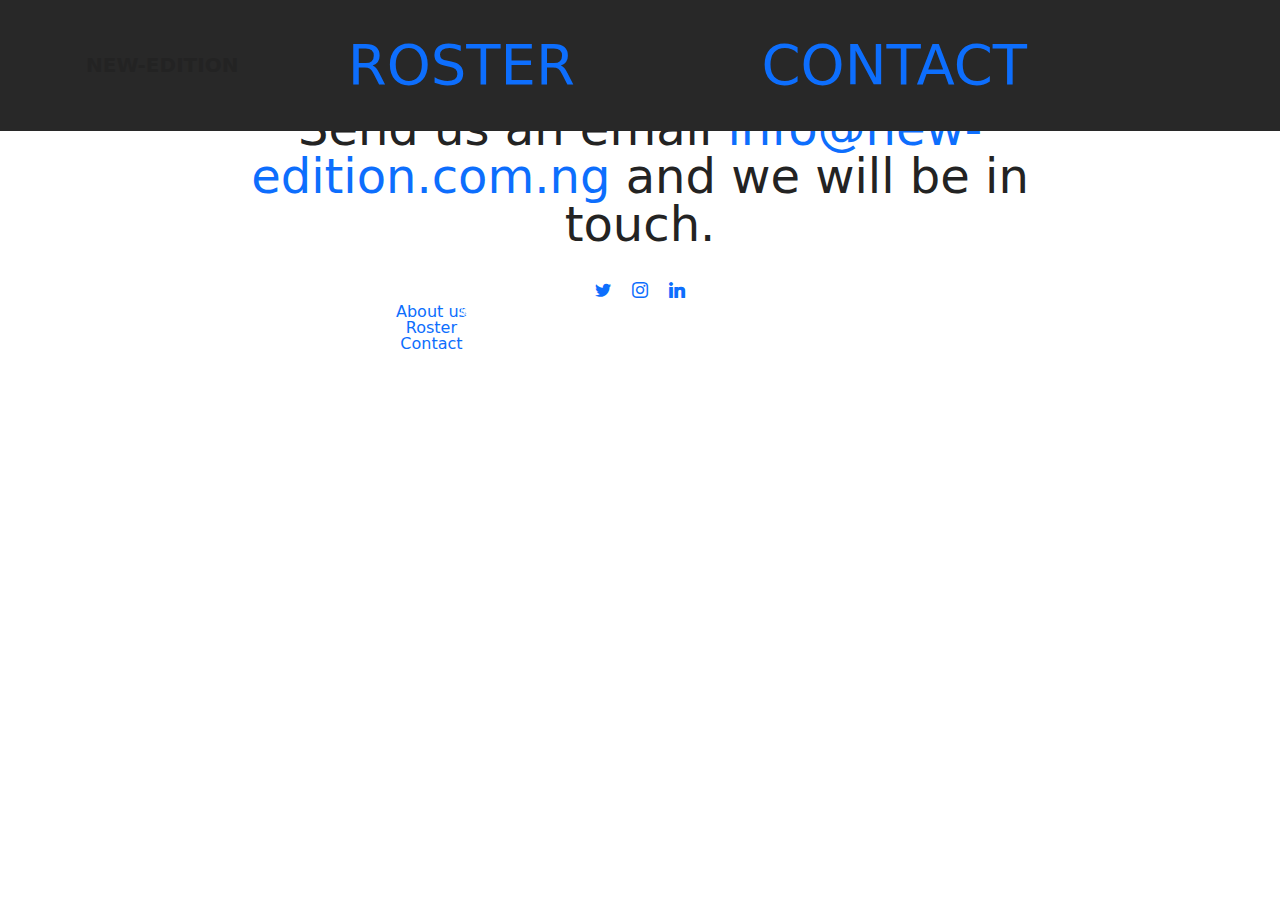
==== commit ed884b68: "Update page1.html" ====
--- a/page1.html
+++ b/page1.html
@@ -129,8 +129,10 @@
             </div>
         </div>
     </div>
-</section><section style="background-color: #fff; font-family: -apple-system, BlinkMacSystemFont, 'Segoe UI', 'Roboto', 'Helvetica Neue', Arial, sans-serif; color:#aaa; font-size:12px; padding: 0; align-items: center; display: flex;"><a href="https://mobirise.site/t" style="flex: 1 1; height: 3rem; padding-left: 1rem;"></a><p style="flex: 0 0 auto; margin:0; padding-right:1rem;"><a href="https://mobirise.site/c" style="color:#aaa;">The</a> site was made with Mobirise</p></section><script src="assets/bootstrap/js/bootstrap.bundle.min.js"></script>  <script src="assets/smoothscroll/smooth-scroll.js"></script>  <script src="assets/ytplayer/index.js"></script>  <script src="assets/dropdown/js/navbar-dropdown.js"></script>  <script src="assets/theme/js/script.js"></script>  
+</section>
+<!--   <section style="background-color: #fff; font-family: -apple-system, BlinkMacSystemFont, 'Segoe UI', 'Roboto', 'Helvetica Neue', Arial, sans-serif; color:#aaa; font-size:12px; padding: 0; align-items: center; display: flex;"><a href="https://mobirise.site/t" style="flex: 1 1; height: 3rem; padding-left: 1rem;"></a><p style="flex: 0 0 auto; margin:0; padding-right:1rem;"><a href="https://mobirise.site/c" style="color:#aaa;">The</a> site was made with Mobirise</p></section> -->
+  <script src="assets/bootstrap/js/bootstrap.bundle.min.js"></script>  <script src="assets/smoothscroll/smooth-scroll.js"></script>  <script src="assets/ytplayer/index.js"></script>  <script src="assets/dropdown/js/navbar-dropdown.js"></script>  <script src="assets/theme/js/script.js"></script>  
   
   
 </body>
-</html>+</html>
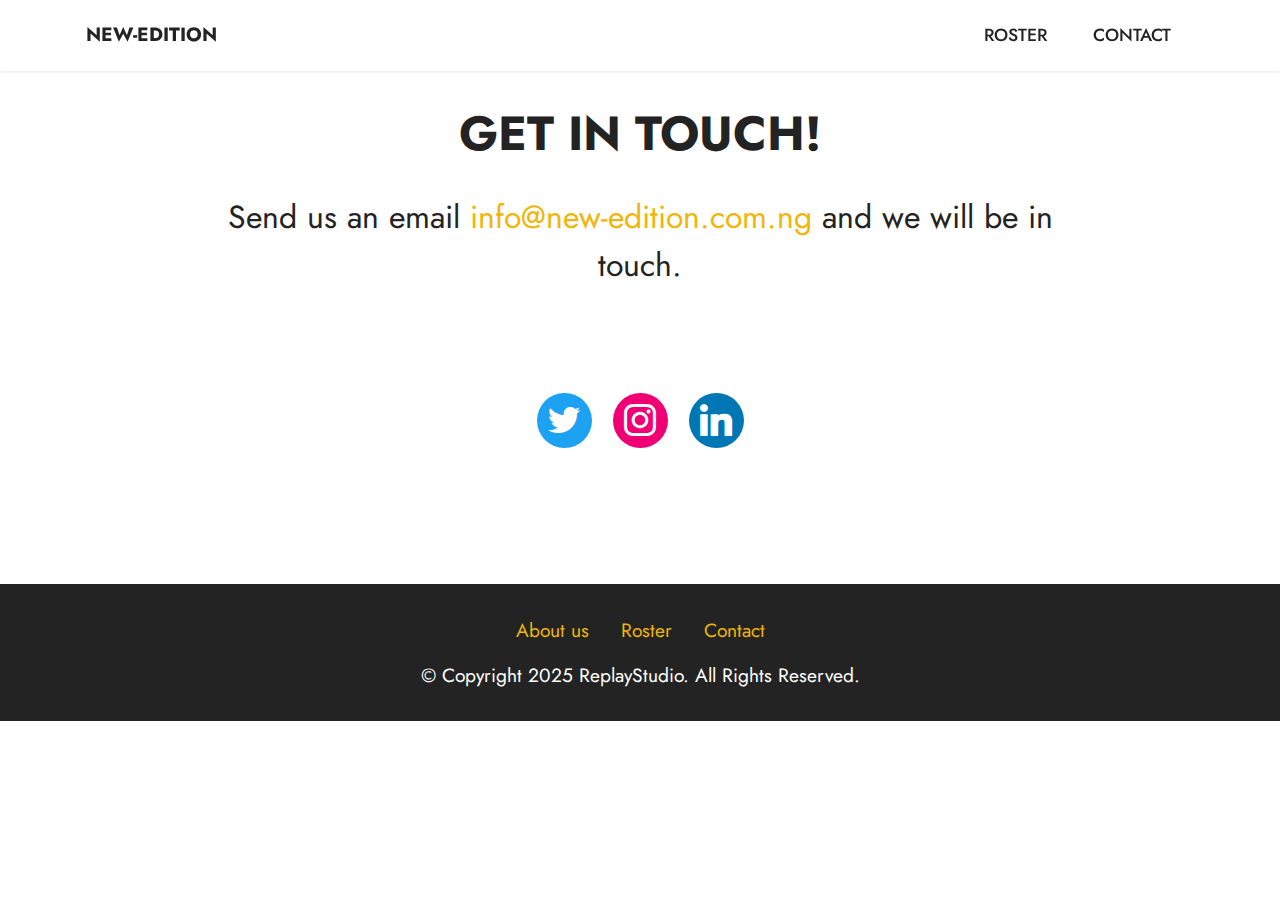
==== commit fc3da168: "Update page1.html" ====
--- a/page1.html
+++ b/page1.html
@@ -130,7 +130,7 @@
         </div>
     </div>
 </section>
-<!--   <section style="background-color: #fff; font-family: -apple-system, BlinkMacSystemFont, 'Segoe UI', 'Roboto', 'Helvetica Neue', Arial, sans-serif; color:#aaa; font-size:12px; padding: 0; align-items: center; display: flex;"><a href="https://mobirise.site/t" style="flex: 1 1; height: 3rem; padding-left: 1rem;"></a><p style="flex: 0 0 auto; margin:0; padding-right:1rem;"><a href="https://mobirise.site/c" style="color:#aaa;">The</a> site was made with Mobirise</p></section> -->
+  <section style="background-color: #fff; font-family: -apple-system, BlinkMacSystemFont, 'Segoe UI', 'Roboto', 'Helvetica Neue', Arial, sans-serif; color:#aaa; font-size:12px; padding: 0; align-items: center; display: flex;"><a href="https://mobirise.site/t" style="flex: 1 1; height: 3rem; padding-left: 1rem;"></a><p style="flex: 0 0 auto; margin:0; padding-right:1rem;"> </section>
   <script src="assets/bootstrap/js/bootstrap.bundle.min.js"></script>  <script src="assets/smoothscroll/smooth-scroll.js"></script>  <script src="assets/ytplayer/index.js"></script>  <script src="assets/dropdown/js/navbar-dropdown.js"></script>  <script src="assets/theme/js/script.js"></script>  
   
   
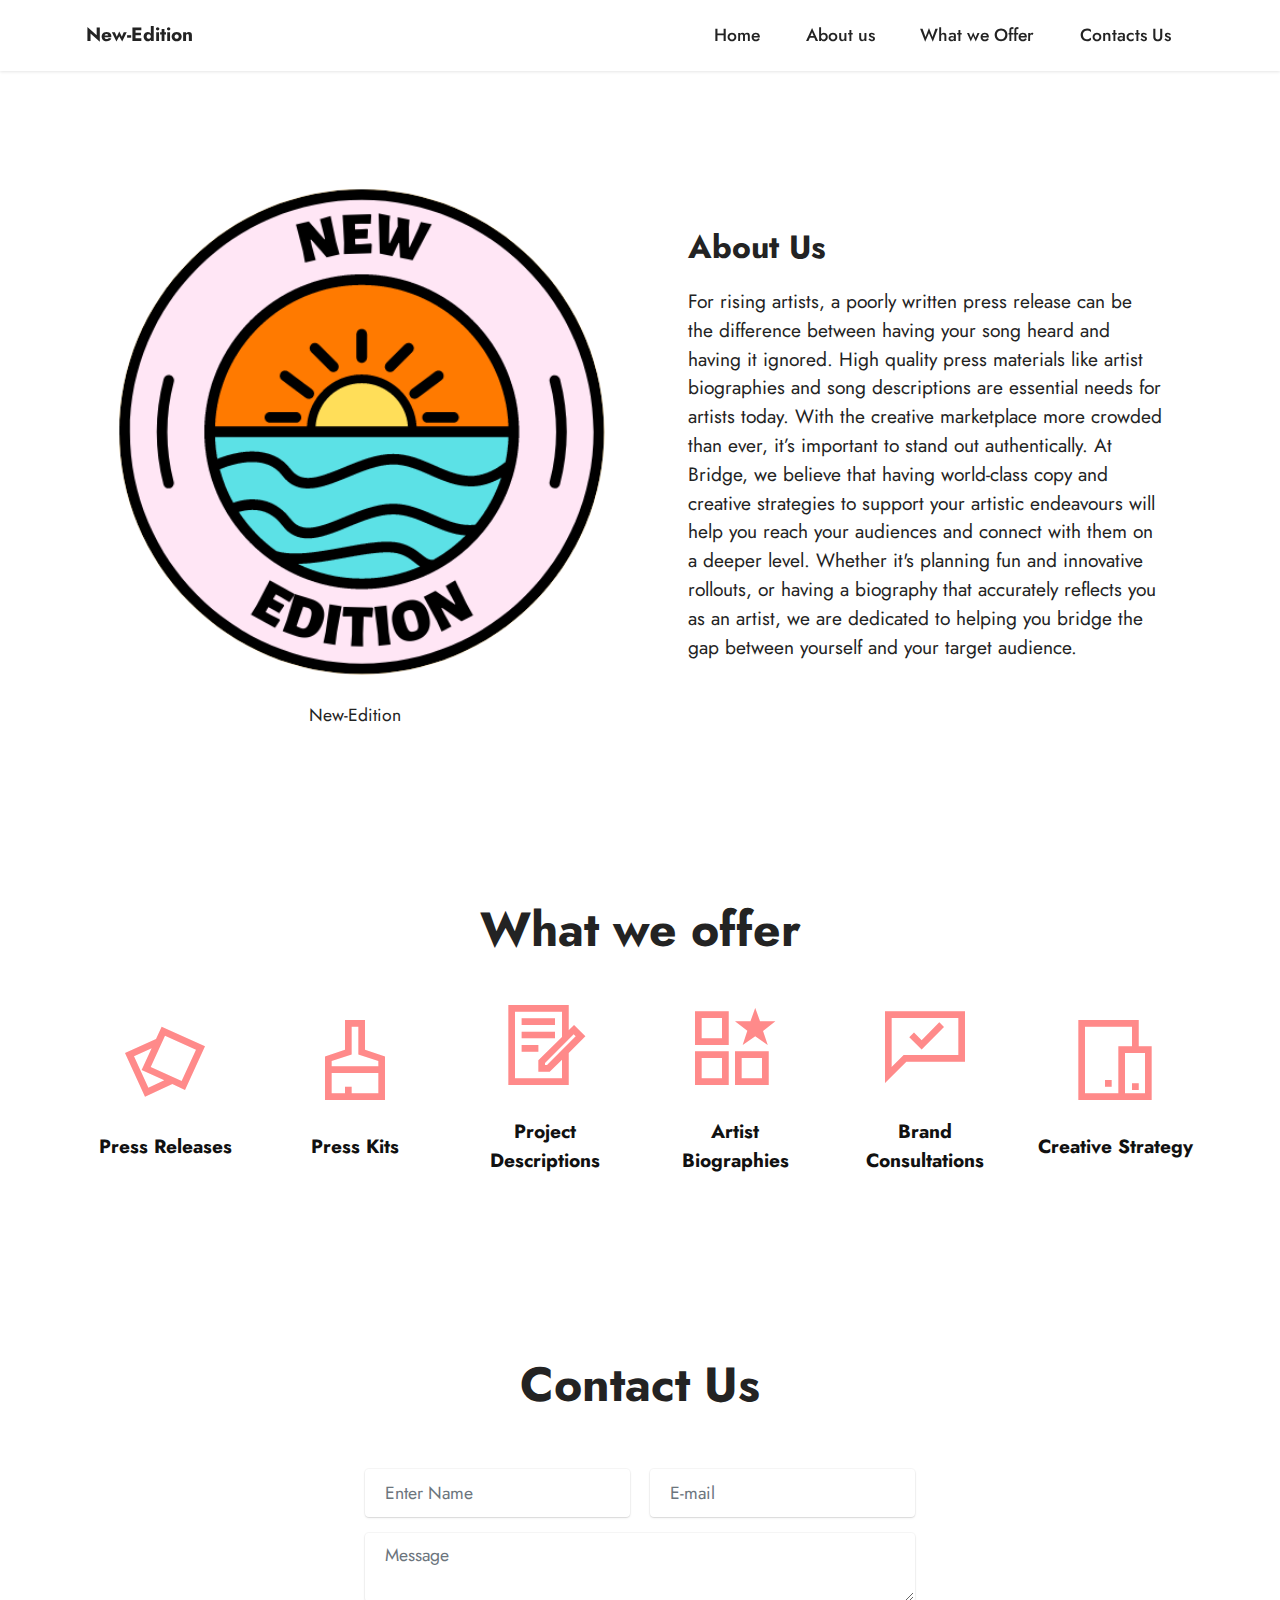
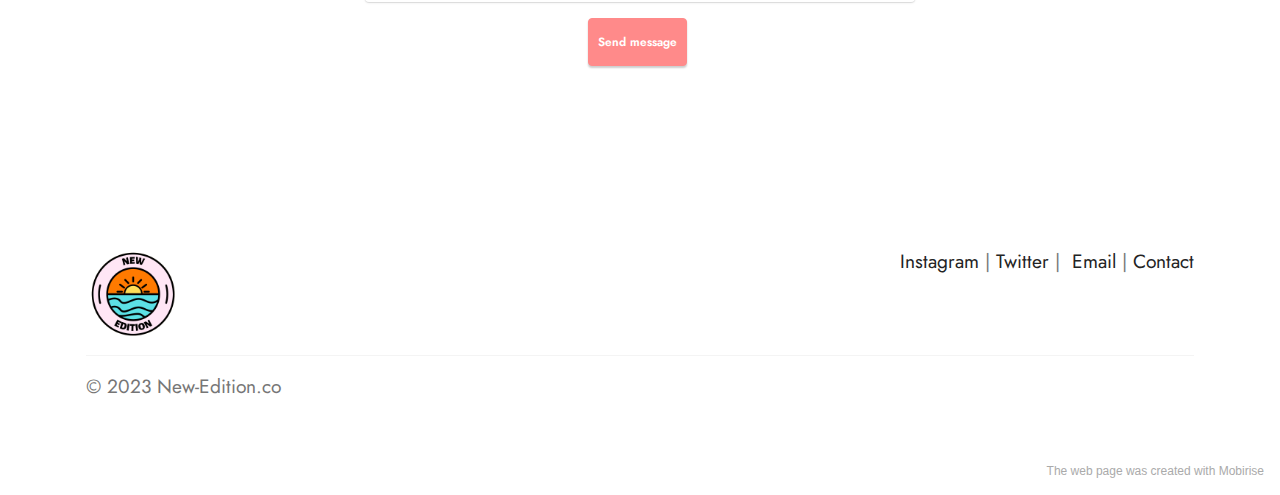
==== commit 8007e357: "Added newest files" ====
--- a/page1.html
+++ b/page1.html
@@ -6,19 +6,20 @@
   <meta http-equiv="X-UA-Compatible" content="IE=edge">
   <meta name="generator" content="Mobirise v5.6.0, mobirise.com">
   <meta name="viewport" content="width=device-width, initial-scale=1, minimum-scale=1">
-  <link rel="shortcut icon" href="assets/images/5-1.png" type="image/x-icon">
+  <link rel="shortcut icon" href="assets/images/yellow-golden-sunset-beach-club-badge-logo-1-removebg-preview.png" type="image/x-icon">
   <meta name="description" content="">
   
   
-  <title>Contact</title>
+  <title>About Us</title>
+  <link rel="stylesheet" href="assets/web/assets/mobirise-icons2/mobirise2.css">
   <link rel="stylesheet" href="assets/bootstrap/css/bootstrap.min.css">
   <link rel="stylesheet" href="assets/bootstrap/css/bootstrap-grid.min.css">
   <link rel="stylesheet" href="assets/bootstrap/css/bootstrap-reboot.min.css">
   <link rel="stylesheet" href="assets/dropdown/css/style.css">
   <link rel="stylesheet" href="assets/socicon/css/styles.css">
   <link rel="stylesheet" href="assets/theme/css/style.css">
-  <link rel="preload" href="https://fonts.googleapis.com/css?family=Jost:100,200,300,400,500,600,700,800,900,100i,200i,300i,400i,500i,600i,700i,800i,900i&display=swap" as="style" onload="this.onload=null;this.rel='stylesheet'">
-  <noscript><link rel="stylesheet" href="https://fonts.googleapis.com/css?family=Jost:100,200,300,400,500,600,700,800,900,100i,200i,300i,400i,500i,600i,700i,800i,900i&display=swap"></noscript>
+  <link rel="preload" href="https://fonts.googleapis.com/css2?family=Jost:ital,wght@0,400;0,700;1,400;1,700&display=swap&display=swap" as="style" onload="this.onload=null;this.rel='stylesheet'">
+  <noscript><link rel="stylesheet" href="https://fonts.googleapis.com/css2?family=Jost:ital,wght@0,400;0,700;1,400;1,700&display=swap&display=swap"></noscript>
   <link rel="preload" as="style" href="assets/mobirise/css/mbr-additional.css"><link rel="stylesheet" href="assets/mobirise/css/mbr-additional.css" type="text/css">
   
   
@@ -27,14 +28,13 @@
 </head>
 <body>
   
-  <section data-bs-version="5.1" class="menu menu1 cid-sYd5dA8ppK" once="menu" id="menu1-2">
+  <section data-bs-version="5.1" class="menu menu2 cid-tpIj7MsEbX" once="menu" id="menu2-3">
     
-
     <nav class="navbar navbar-dropdown navbar-fixed-top navbar-expand-lg">
         <div class="container">
             <div class="navbar-brand">
                 
-                <span class="navbar-caption-wrap"><a class="navbar-caption text-black display-7" href="https://mobiri.se">NEW-EDITION</a></span>
+                <span class="navbar-caption-wrap"><a class="navbar-caption text-black display-7" href="https://mobiri.se">New-Edition</a></span>
             </div>
             <button class="navbar-toggler" type="button" data-toggle="collapse" data-bs-toggle="collapse" data-target="#navbarSupportedContent" data-bs-target="#navbarSupportedContent" aria-controls="navbarNavAltMarkup" aria-expanded="false" aria-label="Toggle navigation">
                 <div class="hamburger">
@@ -45,8 +45,11 @@
                 </div>
             </button>
             <div class="collapse navbar-collapse" id="navbarSupportedContent">
-                <ul class="navbar-nav nav-dropdown nav-right" data-app-modern-menu="true"><li class="nav-item"><a class="nav-link link text-black text-primary display-4" href="index.html">ROSTER</a></li>
-                    <li class="nav-item"><a class="nav-link link text-black text-primary display-4" href="page1.html">CONTACT</a></li></ul>
+                <ul class="navbar-nav nav-dropdown nav-right" data-app-modern-menu="true"><li class="nav-item"><a class="nav-link link text-black text-primary display-4" href="index.html">Home</a></li><li class="nav-item"><a class="nav-link link text-black text-primary display-4" href="page1.html">
+                            About us</a></li>
+                    <li class="nav-item"><a class="nav-link link text-black text-primary display-4" href="page1.html#features14-7">What we Offer</a></li>
+                    <li class="nav-item"><a class="nav-link link text-black text-primary display-4" href="page1.html#form5-e">Contacts Us</a>
+                    </li></ul>
                 
                 
             </div>
@@ -54,85 +57,460 @@
     </nav>
 </section>
 
-<section data-bs-version="5.1" class="content4 cid-sYd7zcJ3a0" id="content4-3">
+<section data-bs-version="5.1" class="image1 cid-tpIjrC603t" id="image1-6">
     
+
+    
+
+    <div class="container">
+        <div class="row align-items-center">
+            <div class="col-12 col-lg-6">
+                <div class="image-wrapper">
+                    <img src="assets/images/yellow-golden-sunset-beach-club-badge-logo-1-removebg-preview.png" alt="Mobirise">
+                    <p class="mbr-description mbr-fonts-style pt-2 align-center display-4">New-Edition</p>
+                </div>
+            </div>
+            <div class="col-12 col-lg">
+                <div class="text-wrapper">
+                    <h3 class="mbr-section-title mbr-fonts-style mb-3 display-5"><strong>About Us</strong></h3>
+                    <p class="mbr-text mbr-fonts-style display-7">
+                        For rising artists, a poorly written press release can be the difference between having your song heard and having it ignored. High quality press materials like artist biographies and song descriptions are essential needs for artists today. With the creative marketplace more crowded than ever, it’s important to stand out authentically. At Bridge, we believe that having world-class copy and creative strategies to support your artistic endeavours will help you reach your audiences and connect with them on a deeper level. Whether it's planning fun and innovative rollouts, or having a biography that accurately reflects you as an artist, we are dedicated to helping you bridge the gap between yourself and your target audience.</p>
+                </div>
+            </div>
+        </div>
+    </div>
+</section>
+
+<section data-bs-version="5.1" class="features13 cid-tpIk7nPFeO" id="features14-7">
+    
+
     
     <div class="container">
-        <div class="row justify-content-center">
-            <div class="title col-md-12 col-lg-10">
-                <h3 class="mbr-section-title mbr-fonts-style align-center mb-4 display-2">
-                    <strong>GET IN TOUCH!</strong></h3>
-                <h4 class="mbr-section-subtitle align-center mbr-fonts-style mb-4 display-5">Send us an email <a href="mailto:info@new-edition.com.ng" class="text-primary">info@new-edition.com.ng</a> and we will be in touch.</h4>
-                
+        <div class="row">
+            <div class="col-12">
+                <h3 class="mbr-section-title align-center mb-4 mbr-fonts-style display-2"><strong>What we offer</strong></h3>
+            </div>
+            <div class="card col-12 col-md-4 col-lg-2 p-3">
+                <div class="card-wrapper">
+                    <div class="card-box align-center">
+                        <span class="mbr-iconfont mobi-mbri-image-gallery mobi-mbri" style="color: rgb(255, 138, 138); fill: rgb(255, 138, 138);"></span>
+                        <h4 class="card-title align-center mbr-black mbr-fonts-style display-7"><strong>Press Releases</strong></h4>
+                    </div>
+                </div>
+            </div>
+            <div class="card p-3 col-12 col-md-4 col-lg-2">
+                <div class="card-wrapper">
+                    <div class="card-box align-center">
+                        <span class="mbr-iconfont mobi-mbri-website-theme-2 mobi-mbri" style="color: rgb(255, 138, 138); fill: rgb(255, 138, 138);"></span>
+                        <h4 class="card-title align-center mbr-black mbr-fonts-style display-7"><strong>Press Kits</strong></h4>
+                    </div>
+                </div>
+            </div>
+            <div class="card p-3 col-12 col-md-4 col-lg-2">
+                <div class="card-wrapper">
+                    <div class="card-box align-center">
+                        <span class="mbr-iconfont mobi-mbri-contact-form mobi-mbri" style="color: rgb(255, 138, 138); fill: rgb(255, 138, 138);"></span>
+                        <h4 class="card-title align-center mbr-black mbr-fonts-style display-7"><strong>Project Descriptions</strong></h4>
+                    </div>
+                </div>
+            </div>
+            <div class="card p-3 col-12 col-md-4 col-lg-2">
+                <div class="card-wrapper">
+                    <div class="card-box align-center">
+                        <span class="mbr-iconfont mobi-mbri-features mobi-mbri" style="color: rgb(255, 138, 138); fill: rgb(255, 138, 138);"></span>
+                        <h4 class="card-title align-center mbr-black mbr-fonts-style display-7"><strong>Artist Biographies</strong></h4>
+                    </div>
+                </div>
+            </div>
+            <div class="card p-3 col-12 col-md-4 col-lg-2">
+                <div class="card-wrapper">
+                    <div class="card-box align-center">
+                        <span class="mbr-iconfont mobi-mbri-cust-feedback mobi-mbri" style="color: rgb(255, 138, 138); fill: rgb(255, 138, 138);"></span>
+                        <h4 class="card-title align-center mbr-black mbr-fonts-style display-7"><strong>Brand Consultations</strong></h4>
+                    </div>
+                </div>
+            </div>
+            <div class="card p-3 col-12 col-md-4 col-lg-2">
+                <div class="card-wrapper">
+                    <div class="card-box align-center">
+                        <span class="mbr-iconfont mobi-mbri-devices mobi-mbri" style="color: rgb(255, 138, 138); fill: rgb(255, 138, 138);"></span>
+                        <h4 class="card-title align-center mbr-black mbr-fonts-style display-7"><strong>Creative Strategy</strong></h4>
+                    </div>
+                </div>
             </div>
         </div>
     </div>
 </section>
 
-<section data-bs-version="5.1" class="share3 cid-sYd7BGP35d" id="share3-4">
-    
-     
-    
-    
-
+<section data-bs-version="5.1" class="form5 cid-tpImpDu4s2" id="form5-e">
+    <div class="container">
+        <div class="mbr-section-head">
+            <h3 class="mbr-section-title mbr-fonts-style align-center mb-0 display-2">
+                <strong>Contact Us</strong></h3>
+            
+        </div>
+    <!-- Note :
+   - You can modify the font style and form style to suit your website. 
+   - Code lines with comments Do not remove this code are required for the form to work properly, make sure that you do not remove these lines of code. 
+   - The Mandatory check script can modified as to suit your business needs. 
+   - It is important that you test the modified form before going live.-->
+   <div class="row justify-content-center mt-4">
+    <div id='crmWebToEntityForm' class='zcwf_lblLeft crmWebToEntityForm col-lg-8 mx-auto mbr-form' style='background-color: white;color: black;max-width: 600px;'>
+    <meta name='viewport' content='width=device-width, initial-scale=1.0'>
+    <META HTTP-EQUIV ='content-type' CONTENT='text/html;charset=UTF-8'>
+    <form action='https://crm.zoho.com/crm/WebToLeadForm' name=WebToLeads4834553000008146001 method='POST' onSubmit='javascript:document.charset="UTF-8"; return checkMandatory4834553000008146001()' accept-charset='UTF-8'>
+   <input type='text' style='display:none;' name='xnQsjsdp' value='fc17c111551451a258dc2138835a9822664b47120f48e2939f823fc19530195f'></input> 
+   <input type='hidden' name='zc_gad' id='zc_gad' value=''></input> 
+   <input type='text' style='display:none;' name='xmIwtLD' value='021b78b4c0cbb1c45102b2f7bcba0dc06a4c370c5a097574d8f129a67d5bf362'></input> 
+   <input type='text'  style='display:none;' name='actionType' value='TGVhZHM='></input>
+   <input type='text' style='display:none;' name='returnURL' value='https&#x3a;&#x2f;&#x2f;thereplaymag.com' > </input>
+
+
+       <!-- Do not remove this code. -->
+  <style>
+  html,body{
+      margin: 0px;
+  }
+  #crmWebToEntityForm.zcwf_lblLeft {
+      width:100%;
+      padding: 25px;
+      margin: 0 auto;
+      box-sizing: border-box;
+  }
+  #crmWebToEntityForm.zcwf_lblLeft * {
+      box-sizing: border-box;
+  }
+  #crmWebToEntityForm{text-align: left;}
+  #crmWebToEntityForm * {
+      direction: ltr;
+  }
+  .zcwf_lblLeft .zcwf_title {
+      word-wrap: break-word;
+      padding: 0px 6px 10px;
+      font-weight: bold;
+  }
+  .zcwf_lblLeft .zcwf_col_fld input[type=text], .zcwf_lblLeft .zcwf_col_fld textarea {
+      width: 60%;
+      border: 1px solid #ccc !important;
+      resize: vertical;
+      border-radius: 2px;
+      float: left;
+  }
+  .zcwf_lblLeft .zcwf_col_lab {
+      width: 30%;
+      word-break: break-word;
+      padding: 0px 6px 0px;
+      margin-right: 10px;
+      margin-top: 5px;
+      float: left;
+      min-height: 1px;
+  }
+  .zcwf_lblLeft .zcwf_col_fld {
+      float: left;
+      width: 68%;
+      padding: 0px 6px 0px;
+      position: relative;
+      margin-top: 5px;
+  }
+  .zcwf_lblLeft .zcwf_privacy{padding: 6px;}
+  .zcwf_lblLeft .wfrm_fld_dpNn{display: none;}
+  .dIB{display: inline-block;}
+  .zcwf_lblLeft .zcwf_col_fld_slt {
+      width: 60%;
+      border: 1px solid #ccc;
+      background: #fff;
+      border-radius: 4px;
+      font-size: 12px;
+      float: left;
+      resize: vertical;
+      padding: 2px 5px;
+  }
+  .zcwf_lblLeft .zcwf_row:after, .zcwf_lblLeft .zcwf_col_fld:after {
+      content: '';
+      display: table;
+      clear: both;
+  }
+  .zcwf_lblLeft .zcwf_col_help {
+      float: left;
+      margin-left: 7px;
+      font-size: 12px;
+      max-width: 35%;
+      word-break: break-word;
+  }
+  .zcwf_lblLeft .zcwf_help_icon {
+      cursor: pointer;
+      width: 16px;
+      height: 16px;
+      display: inline-block;
+      background: #fff;
+      border: 1px solid #ccc;
+      color: #ccc;
+      text-align: center;
+      font-size: 11px;
+      line-height: 16px;
+      font-weight: bold;
+      border-radius: 50%;
+  }
+  .zcwf_lblLeft .zcwf_row {margin: 15px 0px;}
+  .zcwf_lblLeft .formsubmit {
+      margin-right: 5px;
+      cursor: pointer;
+      color: #333;
+      font-size: 12px;
+  }
+  .zcwf_lblLeft .zcwf_privacy_txt {
+      width: 90%;
+      color: rgb(0, 0, 0);
+      font-size: 12px;
+      font-family: Arial;
+      display: inline-block;
+      vertical-align: top;
+      color: #333;
+      padding-top: 2px;
+      margin-left: 6px;
+  }
+  .zcwf_lblLeft .zcwf_button {
+      font-size: 12px;
+      color: #333;
+      border: 1px solid #ccc;
+      padding: 3px 9px;
+      border-radius: 4px;
+      cursor: pointer;
+      max-width: 120px;
+      overflow: hidden;
+      text-overflow: ellipsis;
+      white-space: nowrap;
+  }
+  .zcwf_lblLeft .zcwf_tooltip_over{
+      position: relative;
+  }
+  .zcwf_lblLeft .zcwf_tooltip_ctn{
+      position: absolute;
+      background: #dedede;
+      padding: 3px 6px;
+      top: 3px;
+      border-radius: 4px;word-break: break-word;
+      min-width: 100px;
+      max-width: 150px;
+      color: #333;
+      z-index: 100;
+  }
+  .zcwf_lblLeft .zcwf_ckbox{
+      float: left;
+  }
+  .zcwf_lblLeft .zcwf_file{
+      width: 55%;
+      box-sizing: border-box;
+      float: left;
+  }
+  .clearB:after{
+      content:'';
+      display: block;
+      clear: both;
+  }
+  @media all and (max-width: 600px) {
+      .zcwf_lblLeft .zcwf_col_lab, .zcwf_lblLeft .zcwf_col_fld {
+          width: auto;
+          float: none !important;
+      }
+      .zcwf_lblLeft .zcwf_col_help {width: 40%;}
+  }
+  </style>
+    <!-- -->
+    <input type="hidden" name="email" data-form-email="true" value="sdcIjfUmMl+jX9BV9+7yVCZ7SbMbXanqsTOt8Jwzs+wlByKeQzBqTA+OPX9QIE6xlDohdr2W8AtKZBOu/5mlk6ybSXHsqdqd0ieayowwk2uIii357hxxZKsF3hlNpdNn">
+    <div class="row">
+        <div hidden="hidden" data-form-alert="" class="alert alert-success col-12">Thanks for filling out the form!</div>
+        <div hidden="hidden" data-form-alert-danger="" class="alert alert-danger col-12">
+            Oops...! some problem!
+        </div>
+    </div>
+    <div class="dragArea row">
+        <div class="col-md col-sm-12 form-group mb-3" data-for="name">
+            <input type='text' id='Last_Name' name='Last Name' maxlength='80' data-form-field="name" class="form-control" value="" placeholder="Enter Name">
+        </div>
+        <div class="col-md col-sm-12 form-group mb-3" data-for="email">
+            <input type='text' ftype='email' id='Email' name='Email' maxlength='100' placeholder="E-mail" data-form-field="email" class="form-control" value="">
+        </div>
+        
+        <div class="col-12 form-group mb-3" data-for="textarea">
+            <textarea name="Description" placeholder="Message" data-form-field="textarea" class="form-control" id="Description"></textarea>
+        </div>
+        <div class='zcwf_row wfrm_fld_dpNn'><div class='zcwf_col_lab' style='font-size:12px; font-family: Arial;'><label for='LEADCF1'>Interested In</label></div><div class='zcwf_col_fld'><select class='zcwf_col_fld_slt' id='LEADCF1' name='LEADCF1'  >
+            <option value='-None-'>-None-</option>
+            <option selected value='New-Edition'>New-Edition</option>
+            <option value='Replay&#x20;Agency'>Replay Agency</option>
+            <option value='ReplayNGA'>ReplayNGA</option>
+            <option value='The&#x20;ReplayMAG'>The ReplayMAG</option>
+        </select><div class='zcwf_col_help'></div></div></div>
+        <div class="col-lg-12 col-md-12 col-sm-12 align-center mbr-section-btn"><button type="submit" class="btn btn-danger display-4 formsubmit zcwf_button">Send message</button></div>
+        <!-- <div class='zcwf_row'><div class='zcwf_col_lab'></div><div class='zcwf_col_fld'><input type='submit' id='formsubmit' class='formsubmit zcwf_button' value='Submit' title='Submit'><input type='reset' class='zcwf_button' name='reset' value='Reset' title='Reset'></div></div> -->
+    </div>
+    <!--  -->
+ 
+          
+      <script>
+      function validateEmail4834553000008146001()
+      {
+          var form = document.forms['WebToLeads4834553000008146001'];
+          var emailFld = form.querySelectorAll('[ftype=email]');
+          var i;
+          for (i = 0; i < emailFld.length; i++)
+          {
+              var emailVal = emailFld[i].value;
+              if((emailVal.replace(/^\s+|\s+$/g, '')).length!=0 )
+              {
+                  var atpos=emailVal.indexOf('@');
+                  var dotpos=emailVal.lastIndexOf('.');
+                  if (atpos<1 || dotpos<atpos+2 || dotpos+2>=emailVal.length)
+                  {
+                      alert('Please enter a valid email address. ');
+                      emailFld[i].focus();
+                      return false;
+                  }
+              }
+          }
+          return true;
+      }
+  
+         function checkMandatory4834553000008146001() {
+          var mndFileds = new Array('Last Name');
+          var fldLangVal = new Array('Name');
+          for(i=0;i<mndFileds.length;i++) {
+            var fieldObj=document.forms['WebToLeads4834553000008146001'][mndFileds[i]];
+            if(fieldObj) {
+              if (((fieldObj.value).replace(/^\s+|\s+$/g, '')).length==0) {
+               if(fieldObj.type =='file')
+                  { 
+                   alert('Please select a file to upload.'); 
+                   fieldObj.focus(); 
+                   return false;
+                  } 
+              alert(fldLangVal[i] +' cannot be empty.'); 
+                        fieldObj.focus();
+                        return false;
+              }  else if(fieldObj.nodeName=='SELECT') {
+                       if(fieldObj.options[fieldObj.selectedIndex].value=='-None-') {
+                  alert(fldLangVal[i] +' cannot be none.'); 
+                  fieldObj.focus();
+                  return false;
+                 }
+              } else if(fieldObj.type =='checkbox'){
+                  if(fieldObj.checked == false){
+                  alert('Please accept  '+fldLangVal[i]);
+                  fieldObj.focus();
+                  return false;
+                 } 
+               } 
+               try {
+                   if(fieldObj.name == 'Last Name') {
+                  name = fieldObj.value;
+                     }
+              } catch (e) {}
+              }
+          }
+          if(!validateEmail4834553000008146001()){return false;}
+          document.querySelector('.crmWebToEntityForm .formsubmit').setAttribute('disabled', true);
+      }
+  
+  function tooltipShow4834553000008146001(el){
+      var tooltip = el.nextElementSibling;
+      var tooltipDisplay = tooltip.style.display;
+      if(tooltipDisplay == 'none'){
+          var allTooltip = document.getElementsByClassName('zcwf_tooltip_over');
+          for(i=0; i<allTooltip.length; i++){
+              allTooltip[i].style.display='none';
+          }
+          tooltip.style.display = 'block';
+      }else{
+          tooltip.style.display='none';
+      }
+  }
+  </script>
+      <!-- Do not remove this --- Analytics Tracking code starts --><script id='wf_anal' src='https://crm.zohopublic.com/crm/WebFormAnalyticsServeServlet?rid=[base64]&tw=61690b96c1d0471b638f31426f38e68aa67fb7ed6da86f32dc10ad817fe55a0a'></script><!-- Do not remove this --- Analytics Tracking code ends. --></form>
+  </div>
+</div>
+</section>
+
+<!-- <section data-bs-version="5.1" class="form5 cid-tpImpDu4s2" id="form5-e">
+    <div class="container">
+        <div class="mbr-section-head">
+            <h3 class="mbr-section-title mbr-fonts-style align-center mb-0 display-2">
+                <strong>Contact Us</strong></h3>
+            
+        </div>
+        <div class="row justify-content-center mt-4">
+            <div class="col-lg-8 mx-auto mbr-form" data-form-type="formoid">
+                <form action="https://mobirise.eu/" method="POST" class="mbr-form form-with-styler" data-form-title="Form Name">
+                    <input type="hidden" name="email" data-form-email="true" value="sdcIjfUmMl+jX9BV9+7yVCZ7SbMbXanqsTOt8Jwzs+wlByKeQzBqTA+OPX9QIE6xlDohdr2W8AtKZBOu/5mlk6ybSXHsqdqd0ieayowwk2uIii357hxxZKsF3hlNpdNn">
+                    <div class="row">
+                        <div hidden="hidden" data-form-alert="" class="alert alert-success col-12">Thanks for filling out the form!</div>
+                        <div hidden="hidden" data-form-alert-danger="" class="alert alert-danger col-12">
+                            Oops...! some problem!
+                        </div>
+                    </div>
+                    <div class="dragArea row">
+                        <div class="col-md col-sm-12 form-group mb-3" data-for="name">
+                            <input type="text" name="name" placeholder="Name" data-form-field="name" class="form-control" value="" id="name-form5-e">
+                        </div>
+                        <div class="col-md col-sm-12 form-group mb-3" data-for="email">
+                            <input type="email" name="email" placeholder="E-mail" data-form-field="email" class="form-control" value="" id="email-form5-e">
+                        </div>
+                        
+                        <div class="col-12 form-group mb-3" data-for="textarea">
+                            <textarea name="textarea" placeholder="Message" data-form-field="textarea" class="form-control" id="textarea-form5-e"></textarea>
+                        </div>
+                        <div class="col-lg-12 col-md-12 col-sm-12 align-center mbr-section-btn"><button type="submit" class="btn btn-danger display-4">Send message</button></div>
+                    </div>
+                </form>
+            </div>
+        </div>
+    </div>
+</section> -->
+
+
+<section data-bs-version="5.1" class="footer5 cid-tpIj7NMMLu" once="footers" id="footer5-5">
     <div class="container">
         <div class="media-container-row">
-            <div class="col-12">
-                
-                <div class="social-list align-center">
-                   
+            <div class="col-md-1 col-6">
+                <div class="media-wrap">
+                    <a href="https://mobirise.co/">
+                        <img src="assets/images/yellow-golden-sunset-beach-club-badge-logo-1-removebg-preview.png" alt="">
+                    </a>
+                </div>
+            </div>
+            <div class="col-11 col-6">
+                <p class="mbr-text align-right links mbr-fonts-style display-7"><a href="https://www.instagram.com/thereplaymag/" class="text-black text-primary">Instagram</a>&nbsp;|&nbsp;<a href="https://twitter.com/TheReplayMAG" class="text-black text-primary">Twitter</a>&nbsp;|&nbsp;&nbsp;<a href="mailto:contact@new-edition.co" class="text-black text-primary">Email</a>&nbsp;|&nbsp;<a href="page1.html#form5-e" class="text-black text-primary">Contact</a>
+                </p>
+            </div>
+        </div>
+        <!-- <div class="media-container-row">
+            <div class="col-md-12"> -->
+        <div class="footer-lower">
+            <div class="media-container-row">
+                <div class="col-md-12">
+                    <hr>
+                </div>
+            </div>
+            <div class="media-container-row">
+                <div class="col-md-6 copyright">
+                    <p class="mbr-text mbr-fonts-style display-7">
+                        © 2023 New-Edition.co</p>
+                </div>
+                <div class="col-md-6">
                     
-                        <a class="iconfont-wrapper bg-twitter m-2" href="https://mobiri.se" target="_blank">
-                            <span class="socicon-twitter socicon"></span>
-                        </a>
-                        <a class="iconfont-wrapper bg-instagram m-2" href="https://mobiri.se" target="_blank">
-                            <span class="socicon-instagram socicon"></span>
-                        </a>
-                        
-                        
-                        <a class="iconfont-wrapper bg-linkedin m-2" href="https://mobiri.se" target="_blank">
-                            <span class="socicon-linkedin socicon"></span>
-                        </a>
-                        
-                        
-                        
-                        
-                        
-                </div>
-            </div>
-        </div>
+                </div>
+            </div>
+            <!-- </div>
+            </div> -->
+        </div>
+
     </div>
 </section>
 
-<section data-bs-version="5.1" class="footer3 cid-sYddueoots mbr-reveal" once="footers" id="footer3-5">
-
-    
-
-    
-
-    <div class="container">
-        <div class="media-container-row align-center mbr-white">
-            <div class="row row-links">
-                <ul class="foot-menu">
-                    
-                    
-                    
-                    
-                    
-                <li class="foot-menu-item mbr-fonts-style display-7">
-                        <a href="page2.html" class="text-primary">About us</a>
-                    </li><li class="foot-menu-item mbr-fonts-style display-7"><a href="index.html" class="text-primary">Roster</a></li><li class="foot-menu-item mbr-fonts-style display-7"><a href="page1.html" class="text-primary">Contact</a></li></ul>
-            </div>
-            
-            <div class="row row-copirayt">
-                <p class="mbr-text mb-0 mbr-fonts-style mbr-white align-center display-7">© Copyright 2025 ReplayStudio. All Rights Reserved.</p>
-            </div>
-        </div>
-    </div>
-</section>
-  <section style="background-color: #fff; font-family: -apple-system, BlinkMacSystemFont, 'Segoe UI', 'Roboto', 'Helvetica Neue', Arial, sans-serif; color:#aaa; font-size:12px; padding: 0; align-items: center; display: flex;"><a href="https://mobirise.site/t" style="flex: 1 1; height: 3rem; padding-left: 1rem;"></a><p style="flex: 0 0 auto; margin:0; padding-right:1rem;"> </section>
-  <script src="assets/bootstrap/js/bootstrap.bundle.min.js"></script>  <script src="assets/smoothscroll/smooth-scroll.js"></script>  <script src="assets/ytplayer/index.js"></script>  <script src="assets/dropdown/js/navbar-dropdown.js"></script>  <script src="assets/theme/js/script.js"></script>  
+
+
+<section style="background-color: #fff; font-family: -apple-system, BlinkMacSystemFont, 'Segoe UI', 'Roboto', 'Helvetica Neue', Arial, sans-serif; color:#aaa; font-size:12px; padding: 0; align-items: center; display: flex;"><a href="https://mobirise.site/h" style="flex: 1 1; height: 3rem; padding-left: 1rem;"></a><p style="flex: 0 0 auto; margin:0; padding-right:1rem;">The <a href="https://mobirise.site/e" style="color:#aaa;">web page</a> was created with Mobirise</p></section><script src="assets/bootstrap/js/bootstrap.bundle.min.js"></script>  <script src="assets/smoothscroll/smooth-scroll.js"></script>  <script src="assets/ytplayer/index.js"></script>  <script src="assets/dropdown/js/navbar-dropdown.js"></script>  <script src="assets/theme/js/script.js"></script>  <script src="assets/formoid/formoid.min.js"></script>  
   
   
 </body>
-</html>
+</html>--- a/assets/web/assets/mobirise-icons2/mobirise2.css
+++ b/assets/web/assets/mobirise-icons2/mobirise2.css
@@ -0,0 +1,498 @@
+@font-face {
+  font-family: 'Moririse2';
+  font-display: swap;
+  src:  url('mobirise2.eot?f2bix4');
+  src:  url('mobirise2.eot?f2bix4#iefix') format('embedded-opentype'),
+    url('mobirise2.ttf?f2bix4') format('truetype'),
+    url('mobirise2.woff?f2bix4') format('woff'),
+    url('mobirise2.svg?f2bix4#mobirise2') format('svg');
+  font-weight: normal;
+  font-style: normal;
+}
+
+[class^="mobi-"], [class*=" mobi-"] {
+  /* use !important to prevent issues with browser extensions that change fonts */
+  font-family: 'Moririse2' !important;
+  speak: none;
+  font-style: normal;
+  font-weight: normal;
+  font-variant: normal;
+  text-transform: none;
+  line-height: 1;
+
+  /* Better Font Rendering =========== */
+  -webkit-font-smoothing: antialiased;
+  -moz-osx-font-smoothing: grayscale;
+}
+
+.mobi-mbri-add-submenu:before {
+  content: "\e900";
+}
+.mobi-mbri-alert:before {
+  content: "\e901";
+}
+.mobi-mbri-align-center:before {
+  content: "\e902";
+}
+.mobi-mbri-align-justify:before {
+  content: "\e903";
+}
+.mobi-mbri-align-left:before {
+  content: "\e904";
+}
+.mobi-mbri-align-right:before {
+  content: "\e905";
+}
+.mobi-mbri-android:before {
+  content: "\e906";
+}
+.mobi-mbri-apple:before {
+  content: "\e907";
+}
+.mobi-mbri-arrow-down:before {
+  content: "\e908";
+}
+.mobi-mbri-arrow-next:before {
+  content: "\e909";
+}
+.mobi-mbri-arrow-prev:before {
+  content: "\e90a";
+}
+.mobi-mbri-arrow-up:before {
+  content: "\e90b";
+}
+.mobi-mbri-bold:before {
+  content: "\e90c";
+}
+.mobi-mbri-bookmark:before {
+  content: "\e90d";
+}
+.mobi-mbri-bootstrap:before {
+  content: "\e90e";
+}
+.mobi-mbri-briefcase:before {
+  content: "\e90f";
+}
+.mobi-mbri-browse:before {
+  content: "\e910";
+}
+.mobi-mbri-bulleted-list:before {
+  content: "\e911";
+}
+.mobi-mbri-calendar:before {
+  content: "\e912";
+}
+.mobi-mbri-camera:before {
+  content: "\e913";
+}
+.mobi-mbri-cart-add:before {
+  content: "\e914";
+}
+.mobi-mbri-cart-full:before {
+  content: "\e915";
+}
+.mobi-mbri-cash:before {
+  content: "\e916";
+}
+.mobi-mbri-change-style:before {
+  content: "\e917";
+}
+.mobi-mbri-chat:before {
+  content: "\e918";
+}
+.mobi-mbri-clock:before {
+  content: "\e919";
+}
+.mobi-mbri-close:before {
+  content: "\e91a";
+}
+.mobi-mbri-cloud:before {
+  content: "\e91b";
+}
+.mobi-mbri-code:before {
+  content: "\e91c";
+}
+.mobi-mbri-contact-form:before {
+  content: "\e91d";
+}
+.mobi-mbri-credit-card:before {
+  content: "\e91e";
+}
+.mobi-mbri-cursor-click:before {
+  content: "\e91f";
+}
+.mobi-mbri-cust-feedback:before {
+  content: "\e920";
+}
+.mobi-mbri-database:before {
+  content: "\e921";
+}
+.mobi-mbri-delivery:before {
+  content: "\e922";
+}
+.mobi-mbri-desktop:before {
+  content: "\e923";
+}
+.mobi-mbri-devices:before {
+  content: "\e924";
+}
+.mobi-mbri-down:before {
+  content: "\e925";
+}
+.mobi-mbri-download-2:before {
+  content: "\e926";
+}
+.mobi-mbri-download:before {
+  content: "\e927";
+}
+.mobi-mbri-drag-n-drop-2:before {
+  content: "\e928";
+}
+.mobi-mbri-drag-n-drop:before {
+  content: "\e929";
+}
+.mobi-mbri-edit-2:before {
+  content: "\e92a";
+}
+.mobi-mbri-edit:before {
+  content: "\e92b";
+}
+.mobi-mbri-error:before {
+  content: "\e92c";
+}
+.mobi-mbri-extension:before {
+  content: "\e92d";
+}
+.mobi-mbri-features:before {
+  content: "\e92e";
+}
+.mobi-mbri-file:before {
+  content: "\e92f";
+}
+.mobi-mbri-flag:before {
+  content: "\e930";
+}
+.mobi-mbri-folder:before {
+  content: "\e931";
+}
+.mobi-mbri-gift:before {
+  content: "\e932";
+}
+.mobi-mbri-github:before {
+  content: "\e933";
+}
+.mobi-mbri-globe-2:before {
+  content: "\e934";
+}
+.mobi-mbri-globe:before {
+  content: "\e935";
+}
+.mobi-mbri-growing-chart:before {
+  content: "\e936";
+}
+.mobi-mbri-hearth:before {
+  content: "\e937";
+}
+.mobi-mbri-help:before {
+  content: "\e938";
+}
+.mobi-mbri-home:before {
+  content: "\e939";
+}
+.mobi-mbri-hot-cup:before {
+  content: "\e93a";
+}
+.mobi-mbri-idea:before {
+  content: "\e93b";
+}
+.mobi-mbri-image-gallery:before {
+  content: "\e93c";
+}
+.mobi-mbri-image-slider:before {
+  content: "\e93d";
+}
+.mobi-mbri-info:before {
+  content: "\e93e";
+}
+.mobi-mbri-italic:before {
+  content: "\e93f";
+}
+.mobi-mbri-key:before {
+  content: "\e940";
+}
+.mobi-mbri-laptop:before {
+  content: "\e941";
+}
+.mobi-mbri-layers:before {
+  content: "\e942";
+}
+.mobi-mbri-left-right:before {
+  content: "\e943";
+}
+.mobi-mbri-left:before {
+  content: "\e944";
+}
+.mobi-mbri-letter:before {
+  content: "\e945";
+}
+.mobi-mbri-like:before {
+  content: "\e946";
+}
+.mobi-mbri-link:before {
+  content: "\e947";
+}
+.mobi-mbri-lock:before {
+  content: "\e948";
+}
+.mobi-mbri-login:before {
+  content: "\e949";
+}
+.mobi-mbri-logout:before {
+  content: "\e94a";
+}
+.mobi-mbri-magic-stick:before {
+  content: "\e94b";
+}
+.mobi-mbri-map-pin:before {
+  content: "\e94c";
+}
+.mobi-mbri-menu:before {
+  content: "\e94d";
+}
+.mobi-mbri-mobile-2:before {
+  content: "\e94e";
+}
+.mobi-mbri-mobile-horizontal:before {
+  content: "\e94f";
+}
+.mobi-mbri-mobile:before {
+  content: "\e950";
+}
+.mobi-mbri-mobirise:before {
+  content: "\e951";
+}
+.mobi-mbri-more-horizontal:before {
+  content: "\e952";
+}
+.mobi-mbri-more-vertical:before {
+  content: "\e953";
+}
+.mobi-mbri-music:before {
+  content: "\e954";
+}
+.mobi-mbri-new-file:before {
+  content: "\e955";
+}
+.mobi-mbri-numbered-list:before {
+  content: "\e956";
+}
+.mobi-mbri-opened-folder:before {
+  content: "\e957";
+}
+.mobi-mbri-pages:before {
+  content: "\e958";
+}
+.mobi-mbri-paper-plane:before {
+  content: "\e959";
+}
+.mobi-mbri-paperclip:before {
+  content: "\e95a";
+}
+.mobi-mbri-phone:before {
+  content: "\e95b";
+}
+.mobi-mbri-photo:before {
+  content: "\e95c";
+}
+.mobi-mbri-photos:before {
+  content: "\e95d";
+}
+.mobi-mbri-pin:before {
+  content: "\e95e";
+}
+.mobi-mbri-play:before {
+  content: "\e95f";
+}
+.mobi-mbri-plus:before {
+  content: "\e960";
+}
+.mobi-mbri-preview:before {
+  content: "\e961";
+}
+.mobi-mbri-print:before {
+  content: "\e962";
+}
+.mobi-mbri-protect:before {
+  content: "\e963";
+}
+.mobi-mbri-question:before {
+  content: "\e964";
+}
+.mobi-mbri-quote-left:before {
+  content: "\e965";
+}
+.mobi-mbri-quote-right:before {
+  content: "\e966";
+}
+.mobi-mbri-redo:before {
+  content: "\e967";
+}
+.mobi-mbri-refresh:before {
+  content: "\e968";
+}
+.mobi-mbri-responsive-2:before {
+  content: "\e969";
+}
+.mobi-mbri-responsive:before {
+  content: "\e96a";
+}
+.mobi-mbri-right:before {
+  content: "\e96b";
+}
+.mobi-mbri-rocket:before {
+  content: "\e96c";
+}
+.mobi-mbri-sad-face:before {
+  content: "\e96d";
+}
+.mobi-mbri-sale:before {
+  content: "\e96e";
+}
+.mobi-mbri-save:before {
+  content: "\e96f";
+}
+.mobi-mbri-search:before {
+  content: "\e970";
+}
+.mobi-mbri-setting-2:before {
+  content: "\e971";
+}
+.mobi-mbri-setting-3:before {
+  content: "\e972";
+}
+.mobi-mbri-setting:before {
+  content: "\e973";
+}
+.mobi-mbri-share:before {
+  content: "\e974";
+}
+.mobi-mbri-shopping-bag:before {
+  content: "\e975";
+}
+.mobi-mbri-shopping-basket:before {
+  content: "\e976";
+}
+.mobi-mbri-shopping-cart:before {
+  content: "\e977";
+}
+.mobi-mbri-sites:before {
+  content: "\e978";
+}
+.mobi-mbri-smile-face:before {
+  content: "\e979";
+}
+.mobi-mbri-speed:before {
+  content: "\e97a";
+}
+.mobi-mbri-star:before {
+  content: "\e97b";
+}
+.mobi-mbri-success:before {
+  content: "\e97c";
+}
+.mobi-mbri-sun:before {
+  content: "\e97d";
+}
+.mobi-mbri-sun2:before {
+  content: "\e97e";
+}
+.mobi-mbri-tablet-vertical:before {
+  content: "\e97f";
+}
+.mobi-mbri-tablet:before {
+  content: "\e980";
+}
+.mobi-mbri-target:before {
+  content: "\e981";
+}
+.mobi-mbri-timer:before {
+  content: "\e982";
+}
+.mobi-mbri-to-ftp:before {
+  content: "\e983";
+}
+.mobi-mbri-to-local-drive:before {
+  content: "\e984";
+}
+.mobi-mbri-touch-swipe:before {
+  content: "\e985";
+}
+.mobi-mbri-touch:before {
+  content: "\e986";
+}
+.mobi-mbri-trash:before {
+  content: "\e987";
+}
+.mobi-mbri-underline:before {
+  content: "\e988";
+}
+.mobi-mbri-undo:before {
+  content: "\e989";
+}
+.mobi-mbri-unlink:before {
+  content: "\e98a";
+}
+.mobi-mbri-unlock:before {
+  content: "\e98b";
+}
+.mobi-mbri-up-down:before {
+  content: "\e98c";
+}
+.mobi-mbri-up:before {
+  content: "\e98d";
+}
+.mobi-mbri-update:before {
+  content: "\e98e";
+}
+.mobi-mbri-upload-2:before {
+  content: "\e98f";
+}
+.mobi-mbri-upload:before {
+  content: "\e990";
+}
+.mobi-mbri-user-2:before {
+  content: "\e991";
+}
+.mobi-mbri-user:before {
+  content: "\e992";
+}
+.mobi-mbri-users:before {
+  content: "\e993";
+}
+.mobi-mbri-video-play:before {
+  content: "\e994";
+}
+.mobi-mbri-video:before {
+  content: "\e995";
+}
+.mobi-mbri-watch:before {
+  content: "\e996";
+}
+.mobi-mbri-website-theme-2:before {
+  content: "\e997";
+}
+.mobi-mbri-website-theme:before {
+  content: "\e998";
+}
+.mobi-mbri-wifi:before {
+  content: "\e999";
+}
+.mobi-mbri-windows:before {
+  content: "\e99a";
+}
+.mobi-mbri-zoom-in:before {
+  content: "\e99b";
+}
+.mobi-mbri-zoom-out:before {
+  content: "\e99c";
+}
--- a/assets/mobirise/css/mbr-additional.css
+++ b/assets/mobirise/css/mbr-additional.css
@@ -96,7 +96,7 @@
   border-radius: 4px;
 }
 .bg-primary {
-  background-color: #efb60b !important;
+  background-color: #6592e6 !important;
 }
 .bg-success {
   background-color: #40b0bf !important;
@@ -108,12 +108,12 @@
   background-color: #ffe161 !important;
 }
 .bg-danger {
-  background-color: #ff9966 !important;
+  background-color: #ff8a8a !important;
 }
 .btn-primary,
 .btn-primary:active {
-  background-color: #efb60b !important;
-  border-color: #efb60b !important;
+  background-color: #6592e6 !important;
+  border-color: #6592e6 !important;
   color: #ffffff !important;
   box-shadow: 0 2px 2px 0 rgba(0, 0, 0, 0.2);
 }
@@ -122,15 +122,15 @@
 .btn-primary.focus,
 .btn-primary.active {
   color: #ffffff !important;
-  background-color: #9c7707 !important;
-  border-color: #9c7707 !important;
+  background-color: #2260d2 !important;
+  border-color: #2260d2 !important;
   box-shadow: 0 2px 5px 0 rgba(0, 0, 0, 0.2);
 }
 .btn-primary.disabled,
 .btn-primary:disabled {
   color: #ffffff !important;
-  background-color: #9c7707 !important;
-  border-color: #9c7707 !important;
+  background-color: #2260d2 !important;
+  border-color: #2260d2 !important;
 }
 .btn-secondary,
 .btn-secondary:active {
@@ -222,8 +222,8 @@
 }
 .btn-danger,
 .btn-danger:active {
-  background-color: #ff9966 !important;
-  border-color: #ff9966 !important;
+  background-color: #ff8a8a !important;
+  border-color: #ff8a8a !important;
   color: #ffffff !important;
   box-shadow: 0 2px 2px 0 rgba(0, 0, 0, 0.2);
 }
@@ -232,15 +232,15 @@
 .btn-danger.focus,
 .btn-danger.active {
   color: #ffffff !important;
-  background-color: #ff5f0f !important;
-  border-color: #ff5f0f !important;
+  background-color: #ff3333 !important;
+  border-color: #ff3333 !important;
   box-shadow: 0 2px 5px 0 rgba(0, 0, 0, 0.2);
 }
 .btn-danger.disabled,
 .btn-danger:disabled {
   color: #ffffff !important;
-  background-color: #ff5f0f !important;
-  border-color: #ff5f0f !important;
+  background-color: #ff3333 !important;
+  border-color: #ff3333 !important;
 }
 .btn-white,
 .btn-white:active {
@@ -290,13 +290,13 @@
 .btn-primary-outline:active {
   background-color: transparent !important;
   border-color: transparent;
-  color: #efb60b;
+  color: #6592e6;
 }
 .btn-primary-outline:hover,
 .btn-primary-outline:focus,
 .btn-primary-outline.focus,
 .btn-primary-outline.active {
-  color: #9c7707 !important;
+  color: #2260d2 !important;
   background-color: transparent!important;
   border-color: transparent!important;
   box-shadow: none!important;
@@ -304,8 +304,8 @@
 .btn-primary-outline.disabled,
 .btn-primary-outline:disabled {
   color: #ffffff !important;
-  background-color: #efb60b !important;
-  border-color: #efb60b !important;
+  background-color: #6592e6 !important;
+  border-color: #6592e6 !important;
 }
 .btn-secondary-outline,
 .btn-secondary-outline:active {
@@ -395,13 +395,13 @@
 .btn-danger-outline:active {
   background-color: transparent !important;
   border-color: transparent;
-  color: #ff9966;
+  color: #ff8a8a;
 }
 .btn-danger-outline:hover,
 .btn-danger-outline:focus,
 .btn-danger-outline.focus,
 .btn-danger-outline.active {
-  color: #ff5f0f !important;
+  color: #ff3333 !important;
   background-color: transparent!important;
   border-color: transparent!important;
   box-shadow: none!important;
@@ -409,8 +409,8 @@
 .btn-danger-outline.disabled,
 .btn-danger-outline:disabled {
   color: #ffffff !important;
-  background-color: #ff9966 !important;
-  border-color: #ff9966 !important;
+  background-color: #ff8a8a !important;
+  border-color: #ff8a8a !important;
 }
 .btn-black-outline,
 .btn-black-outline:active {
@@ -455,7 +455,7 @@
   border-color: #fafafa !important;
 }
 .text-primary {
-  color: #efb60b !important;
+  color: #6592e6 !important;
 }
 .text-secondary {
   color: #ff6666 !important;
@@ -470,7 +470,7 @@
   color: #ffe161 !important;
 }
 .text-danger {
-  color: #ff9966 !important;
+  color: #ff8a8a !important;
 }
 .text-white {
   color: #fafafa !important;
@@ -481,7 +481,7 @@
 a.text-primary:hover,
 a.text-primary:focus,
 a.text-primary.active {
-  color: #8d6c07 !important;
+  color: #205ac5 !important;
 }
 a.text-secondary:hover,
 a.text-secondary:focus,
@@ -506,7 +506,7 @@
 a.text-danger:hover,
 a.text-danger:focus,
 a.text-danger.active {
-  color: #ff5500 !important;
+  color: #ff2424 !important;
 }
 a.text-white:hover,
 a.text-white:focus,
@@ -532,7 +532,7 @@
   background-position: 0px 1.2em;
 }
 .nav-tabs .nav-link.active {
-  color: #efb60b;
+  color: #6592e6;
 }
 .nav-tabs .nav-link:not(.active) {
   color: #232323;
@@ -547,11 +547,11 @@
   background-color: #ffe161;
 }
 .alert-danger {
-  background-color: #ff9966;
+  background-color: #ff8a8a;
 }
 .mbr-gallery-filter li.active .btn {
-  background-color: #efb60b;
-  border-color: #efb60b;
+  background-color: #6592e6;
+  border-color: #6592e6;
   color: #ffffff;
 }
 .mbr-gallery-filter li.active .btn:focus {
@@ -559,11 +559,11 @@
 }
 a,
 a:hover {
-  color: #efb60b;
+  color: #6592e6;
 }
 .mbr-plan-header.bg-primary .mbr-plan-subtitle,
 .mbr-plan-header.bg-primary .mbr-plan-price-desc {
-  color: #fdf0c9;
+  color: #ffffff;
 }
 .mbr-plan-header.bg-success .mbr-plan-subtitle,
 .mbr-plan-header.bg-success .mbr-plan-price-desc {
@@ -597,7 +597,7 @@
 .form-control:hover,
 .form-control:focus {
   box-shadow: rgba(0, 0, 0, 0.07) 0px 1px 1px 0px, rgba(0, 0, 0, 0.07) 0px 1px 3px 0px, rgba(0, 0, 0, 0.03) 0px 0px 0px 1px;
-  border-color: #efb60b !important;
+  border-color: #6592e6 !important;
 }
 .form-control:-webkit-input-placeholder {
   font-family: 'Jost', sans-serif;
@@ -609,19 +609,19 @@
   font-size: 1.375rem;
 }
 blockquote {
-  border-color: #efb60b;
+  border-color: #6592e6;
 }
 /* Forms */
 .jq-selectbox li:hover,
 .jq-selectbox li.selected {
-  background-color: #efb60b;
+  background-color: #6592e6;
   color: #ffffff;
 }
 .jq-number__spin {
   transition: 0.25s ease;
 }
 .jq-number__spin:hover {
-  border-color: #efb60b;
+  border-color: #6592e6;
 }
 .jq-selectbox .jq-selectbox__trigger-arrow,
 .jq-number__spin.minus:after,
@@ -633,14 +633,14 @@
 .jq-selectbox:hover .jq-selectbox__trigger-arrow,
 .jq-number__spin.minus:hover:after,
 .jq-number__spin.plus:hover:after {
-  border-top-color: #efb60b;
-  border-bottom-color: #efb60b;
+  border-top-color: #6592e6;
+  border-bottom-color: #6592e6;
 }
 .xdsoft_datetimepicker .xdsoft_calendar td.xdsoft_default,
 .xdsoft_datetimepicker .xdsoft_calendar td.xdsoft_current,
 .xdsoft_datetimepicker .xdsoft_timepicker .xdsoft_time_box > div > div.xdsoft_current {
-  color: #000000 !important;
-  background-color: #efb60b !important;
+  color: #ffffff !important;
+  background-color: #6592e6 !important;
   box-shadow: none !important;
 }
 .xdsoft_datetimepicker .xdsoft_calendar td:hover,
@@ -671,7 +671,7 @@
   top: 50%;
   left: 50%;
   transform: translateX(-50%) translateY(-50%);
-  background-image: url("data:image/svg+xml;charset=UTF-8,%3csvg width='32' height='32' viewBox='0 0 64 64' xmlns='http://www.w3.org/2000/svg' stroke='%23efb60b' %3e%3cg fill='none' fill-rule='evenodd'%3e%3cg transform='translate(16 16)' stroke-width='2'%3e%3ccircle stroke-opacity='.5' cx='16' cy='16' r='16'/%3e%3cpath d='M32 16c0-9.94-8.06-16-16-16'%3e%3canimateTransform attributeName='transform' type='rotate' from='0 16 16' to='360 16 16' dur='1s' repeatCount='indefinite'/%3e%3c/path%3e%3c/g%3e%3c/g%3e%3c/svg%3e");
+  background-image: url("data:image/svg+xml;charset=UTF-8,%3csvg width='32' height='32' viewBox='0 0 64 64' xmlns='http://www.w3.org/2000/svg' stroke='%236592e6' %3e%3cg fill='none' fill-rule='evenodd'%3e%3cg transform='translate(16 16)' stroke-width='2'%3e%3ccircle stroke-opacity='.5' cx='16' cy='16' r='16'/%3e%3cpath d='M32 16c0-9.94-8.06-16-16-16'%3e%3canimateTransform attributeName='transform' type='rotate' from='0 16 16' to='360 16 16' dur='1s' repeatCount='indefinite'/%3e%3c/path%3e%3c/g%3e%3c/g%3e%3c/svg%3e");
 }
 section.lazy-placeholder:after {
   opacity: 0.5;
@@ -682,16 +682,16 @@
 a {
   transition: color 0.6s;
 }
-.cid-sYd5dA8ppK {
+.cid-tpIfL4RZd5 {
   z-index: 1000;
   width: 100%;
   position: relative;
   min-height: 60px;
 }
-.cid-sYd5dA8ppK nav.navbar {
+.cid-tpIfL4RZd5 nav.navbar {
   position: fixed;
 }
-.cid-sYd5dA8ppK .dropdown-item:before {
+.cid-tpIfL4RZd5 .dropdown-item:before {
   font-family: Moririse2 !important;
   content: "\e966";
   display: inline-block;
@@ -708,124 +708,124 @@
   transform: scale(0, 1);
   transition: all 0.25s ease-in-out;
 }
-.cid-sYd5dA8ppK .dropdown-menu {
+.cid-tpIfL4RZd5 .dropdown-menu {
   padding: 0;
   border-radius: 4px;
   box-shadow: 0 1px 3px 0 rgba(0, 0, 0, 0.1);
 }
-.cid-sYd5dA8ppK .dropdown-item {
+.cid-tpIfL4RZd5 .dropdown-item {
   border-bottom: 1px solid #e6e6e6;
 }
-.cid-sYd5dA8ppK .dropdown-item:hover,
-.cid-sYd5dA8ppK .dropdown-item:focus {
-  background: #efb60b !important;
+.cid-tpIfL4RZd5 .dropdown-item:hover,
+.cid-tpIfL4RZd5 .dropdown-item:focus {
+  background: #6592e6 !important;
   color: white !important;
 }
-.cid-sYd5dA8ppK .dropdown-item:hover span {
+.cid-tpIfL4RZd5 .dropdown-item:hover span {
   color: white;
 }
-.cid-sYd5dA8ppK .dropdown-item:first-child {
+.cid-tpIfL4RZd5 .dropdown-item:first-child {
   border-top-left-radius: 4px;
   border-top-right-radius: 4px;
 }
-.cid-sYd5dA8ppK .dropdown-item:last-child {
+.cid-tpIfL4RZd5 .dropdown-item:last-child {
   border-bottom: none;
   border-bottom-left-radius: 4px;
   border-bottom-right-radius: 4px;
 }
-.cid-sYd5dA8ppK .nav-dropdown .link {
+.cid-tpIfL4RZd5 .nav-dropdown .link {
   padding: 0 0.3em !important;
   margin: 0.667em 1em !important;
 }
-.cid-sYd5dA8ppK .nav-dropdown .link.dropdown-toggle::after {
+.cid-tpIfL4RZd5 .nav-dropdown .link.dropdown-toggle::after {
   margin-left: 0.5rem;
   margin-top: 0.2rem;
 }
-.cid-sYd5dA8ppK .nav-link {
+.cid-tpIfL4RZd5 .nav-link {
   position: relative;
 }
-.cid-sYd5dA8ppK .container {
+.cid-tpIfL4RZd5 .container {
   display: flex;
   margin: auto;
 }
 @media (min-width: 992px) {
-  .cid-sYd5dA8ppK .container {
+  .cid-tpIfL4RZd5 .container {
     flex-wrap: nowrap;
   }
 }
-.cid-sYd5dA8ppK .iconfont-wrapper {
+.cid-tpIfL4RZd5 .iconfont-wrapper {
   color: #000000 !important;
   font-size: 1.5rem;
   padding-right: 0.5rem;
 }
-.cid-sYd5dA8ppK .dropdown-menu,
-.cid-sYd5dA8ppK .navbar.opened {
+.cid-tpIfL4RZd5 .dropdown-menu,
+.cid-tpIfL4RZd5 .navbar.opened {
   background: #ffffff !important;
 }
-.cid-sYd5dA8ppK .nav-item:focus,
-.cid-sYd5dA8ppK .nav-link:focus {
+.cid-tpIfL4RZd5 .nav-item:focus,
+.cid-tpIfL4RZd5 .nav-link:focus {
   outline: none;
 }
-.cid-sYd5dA8ppK .dropdown .dropdown-menu .dropdown-item {
+.cid-tpIfL4RZd5 .dropdown .dropdown-menu .dropdown-item {
   width: auto;
   transition: all 0.25s ease-in-out;
 }
-.cid-sYd5dA8ppK .dropdown .dropdown-menu .dropdown-item::after {
+.cid-tpIfL4RZd5 .dropdown .dropdown-menu .dropdown-item::after {
   right: 0.5rem;
 }
-.cid-sYd5dA8ppK .dropdown .dropdown-menu .dropdown-item .mbr-iconfont {
+.cid-tpIfL4RZd5 .dropdown .dropdown-menu .dropdown-item .mbr-iconfont {
   margin-right: 0.5rem;
   vertical-align: sub;
 }
-.cid-sYd5dA8ppK .dropdown .dropdown-menu .dropdown-item .mbr-iconfont:before {
+.cid-tpIfL4RZd5 .dropdown .dropdown-menu .dropdown-item .mbr-iconfont:before {
   display: inline-block;
   transform: scale(1, 1);
   transition: all 0.25s ease-in-out;
 }
-.cid-sYd5dA8ppK .collapsed .dropdown-menu .dropdown-item:before {
+.cid-tpIfL4RZd5 .collapsed .dropdown-menu .dropdown-item:before {
   display: none;
 }
-.cid-sYd5dA8ppK .collapsed .dropdown .dropdown-menu .dropdown-item {
+.cid-tpIfL4RZd5 .collapsed .dropdown .dropdown-menu .dropdown-item {
   padding: 0.235em 1.5em 0.235em 1.5em !important;
   transition: none;
   margin: 0 !important;
 }
-.cid-sYd5dA8ppK .navbar {
+.cid-tpIfL4RZd5 .navbar {
   min-height: 70px;
   transition: all 0.3s;
   border-bottom: 1px solid transparent;
   box-shadow: 0 1px 3px 0 rgba(0, 0, 0, 0.1);
   background: #ffffff;
 }
-.cid-sYd5dA8ppK .navbar.opened {
+.cid-tpIfL4RZd5 .navbar.opened {
   transition: all 0.3s;
 }
-.cid-sYd5dA8ppK .navbar .dropdown-item {
+.cid-tpIfL4RZd5 .navbar .dropdown-item {
   padding: 0.5rem 1.8rem;
 }
-.cid-sYd5dA8ppK .navbar .navbar-logo img {
+.cid-tpIfL4RZd5 .navbar .navbar-logo img {
   width: auto;
 }
-.cid-sYd5dA8ppK .navbar .navbar-collapse {
+.cid-tpIfL4RZd5 .navbar .navbar-collapse {
   justify-content: flex-end;
   z-index: 1;
 }
-.cid-sYd5dA8ppK .navbar.collapsed {
+.cid-tpIfL4RZd5 .navbar.collapsed {
   justify-content: center;
 }
-.cid-sYd5dA8ppK .navbar.collapsed .nav-item .nav-link::before {
+.cid-tpIfL4RZd5 .navbar.collapsed .nav-item .nav-link::before {
   display: none;
 }
-.cid-sYd5dA8ppK .navbar.collapsed.opened .dropdown-menu {
+.cid-tpIfL4RZd5 .navbar.collapsed.opened .dropdown-menu {
   top: 0;
 }
-.cid-sYd5dA8ppK .navbar.collapsed .dropdown-menu .dropdown-submenu {
+.cid-tpIfL4RZd5 .navbar.collapsed .dropdown-menu .dropdown-submenu {
   left: 0 !important;
 }
-.cid-sYd5dA8ppK .navbar.collapsed .dropdown-menu .dropdown-item:after {
+.cid-tpIfL4RZd5 .navbar.collapsed .dropdown-menu .dropdown-item:after {
   right: auto;
 }
-.cid-sYd5dA8ppK .navbar.collapsed .dropdown-menu .dropdown-toggle[data-toggle="dropdown-submenu"]:after {
+.cid-tpIfL4RZd5 .navbar.collapsed .dropdown-menu .dropdown-toggle[data-toggle="dropdown-submenu"]:after {
   margin-left: 0.5rem;
   margin-top: 0.2rem;
   border-top: 0.35em solid;
@@ -834,33 +834,33 @@
   border-bottom: 0;
   top: 41%;
 }
-.cid-sYd5dA8ppK .navbar.collapsed ul.navbar-nav li {
+.cid-tpIfL4RZd5 .navbar.collapsed ul.navbar-nav li {
   margin: auto;
 }
-.cid-sYd5dA8ppK .navbar.collapsed .dropdown-menu .dropdown-item {
+.cid-tpIfL4RZd5 .navbar.collapsed .dropdown-menu .dropdown-item {
   padding: 0.25rem 1.5rem;
   text-align: center;
 }
-.cid-sYd5dA8ppK .navbar.collapsed .icons-menu {
+.cid-tpIfL4RZd5 .navbar.collapsed .icons-menu {
   padding-left: 0;
   padding-right: 0;
   padding-top: 0.5rem;
   padding-bottom: 0.5rem;
 }
 @media (max-width: 991px) {
-  .cid-sYd5dA8ppK .navbar .nav-item .nav-link::before {
+  .cid-tpIfL4RZd5 .navbar .nav-item .nav-link::before {
     display: none;
   }
-  .cid-sYd5dA8ppK .navbar.opened .dropdown-menu {
+  .cid-tpIfL4RZd5 .navbar.opened .dropdown-menu {
     top: 0;
   }
-  .cid-sYd5dA8ppK .navbar .dropdown-menu .dropdown-submenu {
+  .cid-tpIfL4RZd5 .navbar .dropdown-menu .dropdown-submenu {
     left: 0 !important;
   }
-  .cid-sYd5dA8ppK .navbar .dropdown-menu .dropdown-item:after {
+  .cid-tpIfL4RZd5 .navbar .dropdown-menu .dropdown-item:after {
     right: auto;
   }
-  .cid-sYd5dA8ppK .navbar .dropdown-menu .dropdown-toggle[data-toggle="dropdown-submenu"]:after {
+  .cid-tpIfL4RZd5 .navbar .dropdown-menu .dropdown-toggle[data-toggle="dropdown-submenu"]:after {
     margin-left: 0.5rem;
     margin-top: 0.2rem;
     border-top: 0.35em solid;
@@ -869,42 +869,42 @@
     border-bottom: 0;
     top: 40%;
   }
-  .cid-sYd5dA8ppK .navbar .navbar-logo img {
+  .cid-tpIfL4RZd5 .navbar .navbar-logo img {
     height: 3rem !important;
   }
-  .cid-sYd5dA8ppK .navbar ul.navbar-nav li {
+  .cid-tpIfL4RZd5 .navbar ul.navbar-nav li {
     margin: auto;
   }
-  .cid-sYd5dA8ppK .navbar .dropdown-menu .dropdown-item {
+  .cid-tpIfL4RZd5 .navbar .dropdown-menu .dropdown-item {
     padding: 0.25rem 1.5rem !important;
     text-align: center;
   }
-  .cid-sYd5dA8ppK .navbar .navbar-brand {
+  .cid-tpIfL4RZd5 .navbar .navbar-brand {
     flex-shrink: initial;
     flex-basis: auto;
     word-break: break-word;
     padding-right: 2rem;
   }
-  .cid-sYd5dA8ppK .navbar .navbar-toggler {
+  .cid-tpIfL4RZd5 .navbar .navbar-toggler {
     flex-basis: auto;
   }
-  .cid-sYd5dA8ppK .navbar .icons-menu {
+  .cid-tpIfL4RZd5 .navbar .icons-menu {
     padding-left: 0;
     padding-top: 0.5rem;
     padding-bottom: 0.5rem;
   }
 }
-.cid-sYd5dA8ppK .navbar.navbar-short {
+.cid-tpIfL4RZd5 .navbar.navbar-short {
   min-height: 60px;
 }
-.cid-sYd5dA8ppK .navbar.navbar-short .navbar-logo img {
+.cid-tpIfL4RZd5 .navbar.navbar-short .navbar-logo img {
   height: 2.5rem !important;
 }
-.cid-sYd5dA8ppK .navbar.navbar-short .navbar-brand {
+.cid-tpIfL4RZd5 .navbar.navbar-short .navbar-brand {
   min-height: 60px;
   padding: 0;
 }
-.cid-sYd5dA8ppK .navbar-brand {
+.cid-tpIfL4RZd5 .navbar-brand {
   min-height: 70px;
   flex-shrink: 0;
   align-items: center;
@@ -914,44 +914,44 @@
   word-break: break-word;
   z-index: 1;
 }
-.cid-sYd5dA8ppK .navbar-brand .navbar-caption {
+.cid-tpIfL4RZd5 .navbar-brand .navbar-caption {
   line-height: inherit !important;
 }
-.cid-sYd5dA8ppK .navbar-brand .navbar-logo a {
+.cid-tpIfL4RZd5 .navbar-brand .navbar-logo a {
   outline: none;
 }
-.cid-sYd5dA8ppK .dropdown-item.active,
-.cid-sYd5dA8ppK .dropdown-item:active {
+.cid-tpIfL4RZd5 .dropdown-item.active,
+.cid-tpIfL4RZd5 .dropdown-item:active {
   background-color: transparent;
 }
-.cid-sYd5dA8ppK .navbar-expand-lg .navbar-nav .nav-link {
+.cid-tpIfL4RZd5 .navbar-expand-lg .navbar-nav .nav-link {
   padding: 0;
 }
-.cid-sYd5dA8ppK .nav-dropdown .link.dropdown-toggle {
+.cid-tpIfL4RZd5 .nav-dropdown .link.dropdown-toggle {
   margin-right: 1.667em;
 }
-.cid-sYd5dA8ppK .nav-dropdown .link.dropdown-toggle[aria-expanded="true"] {
+.cid-tpIfL4RZd5 .nav-dropdown .link.dropdown-toggle[aria-expanded="true"] {
   margin-right: 0;
   padding: 0.667em 1.667em;
 }
-.cid-sYd5dA8ppK .navbar.navbar-expand-lg .dropdown .dropdown-menu {
+.cid-tpIfL4RZd5 .navbar.navbar-expand-lg .dropdown .dropdown-menu {
   background: #ffffff;
 }
-.cid-sYd5dA8ppK .navbar.navbar-expand-lg .dropdown .dropdown-menu .dropdown-submenu {
+.cid-tpIfL4RZd5 .navbar.navbar-expand-lg .dropdown .dropdown-menu .dropdown-submenu {
   margin: 0;
   left: 100%;
 }
-.cid-sYd5dA8ppK .navbar .dropdown.open > .dropdown-menu {
+.cid-tpIfL4RZd5 .navbar .dropdown.open > .dropdown-menu {
   display: block;
 }
-.cid-sYd5dA8ppK ul.navbar-nav {
+.cid-tpIfL4RZd5 ul.navbar-nav {
   flex-wrap: wrap;
 }
-.cid-sYd5dA8ppK .navbar-buttons {
+.cid-tpIfL4RZd5 .navbar-buttons {
   text-align: center;
   min-width: 170px;
 }
-.cid-sYd5dA8ppK button.navbar-toggler {
+.cid-tpIfL4RZd5 button.navbar-toggler {
   outline: none;
   width: 31px;
   height: 20px;
@@ -960,62 +960,62 @@
   position: relative;
   align-self: center;
 }
-.cid-sYd5dA8ppK button.navbar-toggler .hamburger span {
+.cid-tpIfL4RZd5 button.navbar-toggler .hamburger span {
   position: absolute;
   right: 0;
   width: 30px;
   height: 2px;
   border-right: 5px;
-  background-color: #000000;
-}
-.cid-sYd5dA8ppK button.navbar-toggler .hamburger span:nth-child(1) {
+  background-color: #ff8a8a;
+}
+.cid-tpIfL4RZd5 button.navbar-toggler .hamburger span:nth-child(1) {
   top: 0;
   transition: all 0.2s;
 }
-.cid-sYd5dA8ppK button.navbar-toggler .hamburger span:nth-child(2) {
+.cid-tpIfL4RZd5 button.navbar-toggler .hamburger span:nth-child(2) {
   top: 8px;
   transition: all 0.15s;
 }
-.cid-sYd5dA8ppK button.navbar-toggler .hamburger span:nth-child(3) {
+.cid-tpIfL4RZd5 button.navbar-toggler .hamburger span:nth-child(3) {
   top: 8px;
   transition: all 0.15s;
 }
-.cid-sYd5dA8ppK button.navbar-toggler .hamburger span:nth-child(4) {
+.cid-tpIfL4RZd5 button.navbar-toggler .hamburger span:nth-child(4) {
   top: 16px;
   transition: all 0.2s;
 }
-.cid-sYd5dA8ppK nav.opened .hamburger span:nth-child(1) {
+.cid-tpIfL4RZd5 nav.opened .hamburger span:nth-child(1) {
   top: 8px;
   width: 0;
   opacity: 0;
   right: 50%;
   transition: all 0.2s;
 }
-.cid-sYd5dA8ppK nav.opened .hamburger span:nth-child(2) {
+.cid-tpIfL4RZd5 nav.opened .hamburger span:nth-child(2) {
   transform: rotate(45deg);
   transition: all 0.25s;
 }
-.cid-sYd5dA8ppK nav.opened .hamburger span:nth-child(3) {
+.cid-tpIfL4RZd5 nav.opened .hamburger span:nth-child(3) {
   transform: rotate(-45deg);
   transition: all 0.25s;
 }
-.cid-sYd5dA8ppK nav.opened .hamburger span:nth-child(4) {
+.cid-tpIfL4RZd5 nav.opened .hamburger span:nth-child(4) {
   top: 8px;
   width: 0;
   opacity: 0;
   right: 50%;
   transition: all 0.2s;
 }
-.cid-sYd5dA8ppK .navbar-dropdown {
+.cid-tpIfL4RZd5 .navbar-dropdown {
   padding: 0 1rem;
   position: fixed;
 }
-.cid-sYd5dA8ppK a.nav-link {
+.cid-tpIfL4RZd5 a.nav-link {
   display: flex;
   align-items: center;
   justify-content: center;
 }
-.cid-sYd5dA8ppK .icons-menu {
+.cid-tpIfL4RZd5 .icons-menu {
   flex-wrap: nowrap;
   display: flex;
   justify-content: center;
@@ -1025,145 +1025,185 @@
   text-align: center;
 }
 @media screen and (-ms-high-contrast: active), (-ms-high-contrast: none) {
-  .cid-sYd5dA8ppK .navbar {
+  .cid-tpIfL4RZd5 .navbar {
     height: 70px;
   }
-  .cid-sYd5dA8ppK .navbar.opened {
+  .cid-tpIfL4RZd5 .navbar.opened {
     height: auto;
   }
-  .cid-sYd5dA8ppK .nav-item .nav-link:hover::before {
+  .cid-tpIfL4RZd5 .nav-item .nav-link:hover::before {
     width: 175%;
     max-width: calc(100% + 2rem);
     left: -1rem;
   }
 }
-.cid-sYd5Fc1NhJ {
-  padding-top: 2rem;
-  padding-bottom: 6rem;
+.cid-tpIfP0CFqW {
+  background-color: #fafafa;
+}
+.cid-tpIfP0CFqW .row {
+  flex-direction: row-reverse;
+}
+@media (max-width: 991px) {
+  .cid-tpIfP0CFqW .image-wrapper {
+    margin-bottom: 2rem;
+  }
+}
+.cid-tpIfP0CFqW .image-wrapper img {
+  width: 100%;
+  object-fit: cover;
+}
+@media (min-width: 992px) {
+  .cid-tpIfP0CFqW .text-wrapper {
+    padding: 0 2rem;
+  }
+}
+@media (max-width: 768px) {
+  .cid-tpIfP0CFqW .text-wrapper {
+    margin-bottom: 2rem;
+  }
+}
+.cid-tpIfShXC74 {
+  padding-top: 60px;
+  padding-bottom: 30px;
   background-color: #ffffff;
 }
-.cid-sYd5Fc1NhJ img,
-.cid-sYd5Fc1NhJ .item-img {
-  width: 100%;
-}
-.cid-sYd5Fc1NhJ .item:focus,
-.cid-sYd5Fc1NhJ span:focus {
-  outline: none;
-}
-.cid-sYd5Fc1NhJ .item {
-  cursor: pointer;
-  margin-bottom: 2rem;
-  position: relative;
-}
-.cid-sYd5Fc1NhJ .item-wrapper {
-  position: unset;
-  border-radius: 4px;
-  background: #fafafa;
-  height: 100%;
-  display: flex;
-  flex-flow: column nowrap;
-}
-@media (min-width: 992px) {
-  .cid-sYd5Fc1NhJ .item-wrapper .item-content {
-    padding: 2rem;
-  }
-}
-@media (max-width: 991px) {
-  .cid-sYd5Fc1NhJ .item-wrapper .item-content {
-    padding: 1rem;
-  }
-}
-.cid-sYd5Fc1NhJ .mbr-section-btn {
-  margin-top: auto !important;
-}
-.cid-sYd5Fc1NhJ .mbr-section-title {
-  color: #232323;
-}
-.cid-sYd5Fc1NhJ .item-title {
-  text-align: center;
-}
-.cid-sYddueoots {
-  padding-top: 2rem;
-  padding-bottom: 2rem;
-  background-color: #232323;
-}
-.cid-sYddueoots .row-links {
-  width: 100%;
-  justify-content: center;
-}
-.cid-sYddueoots .social-row {
-  width: 100%;
-  justify-content: center;
-}
-.cid-sYddueoots .media-container-row {
-  flex-direction: column;
-  justify-content: center;
-  align-items: center;
-}
-.cid-sYddueoots .media-container-row .foot-menu {
-  list-style: none;
-  display: flex;
-  justify-content: center;
-  flex-wrap: wrap;
-  padding: 0;
-  margin-bottom: 0;
-}
-.cid-sYddueoots .media-container-row .foot-menu li {
-  padding: 0 1rem 1rem 1rem;
-}
-.cid-sYddueoots .media-container-row .foot-menu li p {
-  margin: 0;
-}
-.cid-sYddueoots .media-container-row .social-list {
-  width: auto;
+@media (max-width: 767px) {
+  .cid-tpIfShXC74 .media-wrap {
+    margin-bottom: 1rem;
+    text-align: center;
+  }
+}
+.cid-tpIfShXC74 .mbr-text {
+  color: #767676;
+}
+@media (max-width: 767px) {
+  .cid-tpIfShXC74 .links {
+    text-align: center !important;
+  }
+}
+@media (max-width: 767px) {
+  .cid-tpIfShXC74 .footer-lower .copyright {
+    margin-bottom: 1rem;
+    text-align: center;
+  }
+}
+.cid-tpIfShXC74 .footer-lower hr {
+  margin: 1rem 0;
+  border-color: #000;
+  opacity: 0.05;
+}
+.cid-tpIfShXC74 .footer-lower .social-list {
   padding-left: 0;
   margin-bottom: 0;
   list-style: none;
   display: flex;
+  -webkit-flex-wrap: wrap;
   flex-wrap: wrap;
+  -webkit-justify-content: flex-end;
   justify-content: flex-end;
 }
-.cid-sYddueoots .media-container-row .social-list .mbr-iconfont-social {
-  font-size: 1.5rem;
-  color: #ffffff;
-}
-.cid-sYddueoots .media-container-row .social-list .soc-item {
-  margin: 0 .5rem;
-}
-.cid-sYddueoots .media-container-row .social-list a {
+.cid-tpIfShXC74 .footer-lower .social-list .mbr-iconfont-social {
+  font-size: 1.3rem;
+  color: #232323;
+}
+.cid-tpIfShXC74 .footer-lower .social-list .soc-item {
+  margin: 0 0.5rem;
+}
+.cid-tpIfShXC74 .footer-lower .social-list a {
   margin: 0;
-  opacity: .5;
-  transition: .2s linear;
-}
-.cid-sYddueoots .media-container-row .social-list a:hover {
+  opacity: 0.5;
+  -webkit-transition: 0.2s linear;
+  transition: 0.2s linear;
+}
+.cid-tpIfShXC74 .footer-lower .social-list a:hover {
   opacity: 1;
 }
 @media (max-width: 767px) {
-  .cid-sYddueoots .media-container-row .social-list {
+  .cid-tpIfShXC74 .footer-lower .social-list {
     -webkit-justify-content: center;
     justify-content: center;
   }
 }
-.cid-sYddueoots .media-container-row .row-copirayt {
-  word-break: break-word;
+.cid-tpIjrC603t {
+  padding-top: 6rem;
+  padding-bottom: 6rem;
+  background-color: #ffffff;
+}
+@media (max-width: 991px) {
+  .cid-tpIjrC603t .image-wrapper {
+    margin-bottom: 1rem;
+  }
+}
+.cid-tpIjrC603t img {
   width: 100%;
 }
-.cid-sYddueoots .media-container-row .row-copirayt p {
+@media (min-width: 992px) {
+  .cid-tpIjrC603t .text-wrapper {
+    padding: 2rem;
+  }
+}
+.cid-tpIk7nPFeO {
+  padding-top: 4rem;
+  padding-bottom: 4rem;
+  background-color: #ffffff;
+}
+.cid-tpIk7nPFeO .card-box {
+  z-index: 10;
+  position: relative;
+}
+@media (min-width: 1500px) {
+  .cid-tpIk7nPFeO .container {
+    max-width: 1400px;
+  }
+}
+.cid-tpIk7nPFeO .card {
+  margin: auto;
+}
+.cid-tpIk7nPFeO .mbr-iconfont {
+  display: block;
+  font-size: 5rem;
+  color: #6592e6;
+  margin-bottom: 2rem;
+}
+.cid-tpIk7nPFeO .card-wrapper {
+  display: flex;
+  justify-content: center;
+  align-items: center;
+}
+.cid-tpIk7nPFeO .row {
+  justify-content: center;
+}
+.cid-tpImpDu4s2 {
+  padding-top: 6rem;
+  padding-bottom: 6rem;
+  background-color: #ffffff;
+}
+.cid-tpImpDu4s2 .mbr-overlay {
+  background-color: #ffffff;
+  opacity: 0.4;
+}
+.cid-tpImpDu4s2 form .mbr-section-btn {
+  text-align: center;
   width: 100%;
 }
-.cid-sYddueoots .media-container-row .mbr-text {
-  color: #ffffff;
-}
-.cid-sYd5dA8ppK {
+.cid-tpImpDu4s2 form .mbr-section-btn .btn {
+  display: inline-flex;
+}
+@media (max-width: 991px) {
+  .cid-tpImpDu4s2 form .mbr-section-btn .btn {
+    width: 100%;
+  }
+}
+.cid-tpIj7MsEbX {
   z-index: 1000;
   width: 100%;
   position: relative;
   min-height: 60px;
 }
-.cid-sYd5dA8ppK nav.navbar {
+.cid-tpIj7MsEbX nav.navbar {
   position: fixed;
 }
-.cid-sYd5dA8ppK .dropdown-item:before {
+.cid-tpIj7MsEbX .dropdown-item:before {
   font-family: Moririse2 !important;
   content: "\e966";
   display: inline-block;
@@ -1180,124 +1220,124 @@
   transform: scale(0, 1);
   transition: all 0.25s ease-in-out;
 }
-.cid-sYd5dA8ppK .dropdown-menu {
+.cid-tpIj7MsEbX .dropdown-menu {
   padding: 0;
   border-radius: 4px;
   box-shadow: 0 1px 3px 0 rgba(0, 0, 0, 0.1);
 }
-.cid-sYd5dA8ppK .dropdown-item {
+.cid-tpIj7MsEbX .dropdown-item {
   border-bottom: 1px solid #e6e6e6;
 }
-.cid-sYd5dA8ppK .dropdown-item:hover,
-.cid-sYd5dA8ppK .dropdown-item:focus {
-  background: #efb60b !important;
+.cid-tpIj7MsEbX .dropdown-item:hover,
+.cid-tpIj7MsEbX .dropdown-item:focus {
+  background: #6592e6 !important;
   color: white !important;
 }
-.cid-sYd5dA8ppK .dropdown-item:hover span {
+.cid-tpIj7MsEbX .dropdown-item:hover span {
   color: white;
 }
-.cid-sYd5dA8ppK .dropdown-item:first-child {
+.cid-tpIj7MsEbX .dropdown-item:first-child {
   border-top-left-radius: 4px;
   border-top-right-radius: 4px;
 }
-.cid-sYd5dA8ppK .dropdown-item:last-child {
+.cid-tpIj7MsEbX .dropdown-item:last-child {
   border-bottom: none;
   border-bottom-left-radius: 4px;
   border-bottom-right-radius: 4px;
 }
-.cid-sYd5dA8ppK .nav-dropdown .link {
+.cid-tpIj7MsEbX .nav-dropdown .link {
   padding: 0 0.3em !important;
   margin: 0.667em 1em !important;
 }
-.cid-sYd5dA8ppK .nav-dropdown .link.dropdown-toggle::after {
+.cid-tpIj7MsEbX .nav-dropdown .link.dropdown-toggle::after {
   margin-left: 0.5rem;
   margin-top: 0.2rem;
 }
-.cid-sYd5dA8ppK .nav-link {
+.cid-tpIj7MsEbX .nav-link {
   position: relative;
 }
-.cid-sYd5dA8ppK .container {
+.cid-tpIj7MsEbX .container {
   display: flex;
   margin: auto;
 }
 @media (min-width: 992px) {
-  .cid-sYd5dA8ppK .container {
+  .cid-tpIj7MsEbX .container {
     flex-wrap: nowrap;
   }
 }
-.cid-sYd5dA8ppK .iconfont-wrapper {
+.cid-tpIj7MsEbX .iconfont-wrapper {
   color: #000000 !important;
   font-size: 1.5rem;
   padding-right: 0.5rem;
 }
-.cid-sYd5dA8ppK .dropdown-menu,
-.cid-sYd5dA8ppK .navbar.opened {
+.cid-tpIj7MsEbX .dropdown-menu,
+.cid-tpIj7MsEbX .navbar.opened {
   background: #ffffff !important;
 }
-.cid-sYd5dA8ppK .nav-item:focus,
-.cid-sYd5dA8ppK .nav-link:focus {
+.cid-tpIj7MsEbX .nav-item:focus,
+.cid-tpIj7MsEbX .nav-link:focus {
   outline: none;
 }
-.cid-sYd5dA8ppK .dropdown .dropdown-menu .dropdown-item {
+.cid-tpIj7MsEbX .dropdown .dropdown-menu .dropdown-item {
   width: auto;
   transition: all 0.25s ease-in-out;
 }
-.cid-sYd5dA8ppK .dropdown .dropdown-menu .dropdown-item::after {
+.cid-tpIj7MsEbX .dropdown .dropdown-menu .dropdown-item::after {
   right: 0.5rem;
 }
-.cid-sYd5dA8ppK .dropdown .dropdown-menu .dropdown-item .mbr-iconfont {
+.cid-tpIj7MsEbX .dropdown .dropdown-menu .dropdown-item .mbr-iconfont {
   margin-right: 0.5rem;
   vertical-align: sub;
 }
-.cid-sYd5dA8ppK .dropdown .dropdown-menu .dropdown-item .mbr-iconfont:before {
+.cid-tpIj7MsEbX .dropdown .dropdown-menu .dropdown-item .mbr-iconfont:before {
   display: inline-block;
   transform: scale(1, 1);
   transition: all 0.25s ease-in-out;
 }
-.cid-sYd5dA8ppK .collapsed .dropdown-menu .dropdown-item:before {
+.cid-tpIj7MsEbX .collapsed .dropdown-menu .dropdown-item:before {
   display: none;
 }
-.cid-sYd5dA8ppK .collapsed .dropdown .dropdown-menu .dropdown-item {
+.cid-tpIj7MsEbX .collapsed .dropdown .dropdown-menu .dropdown-item {
   padding: 0.235em 1.5em 0.235em 1.5em !important;
   transition: none;
   margin: 0 !important;
 }
-.cid-sYd5dA8ppK .navbar {
+.cid-tpIj7MsEbX .navbar {
   min-height: 70px;
   transition: all 0.3s;
   border-bottom: 1px solid transparent;
   box-shadow: 0 1px 3px 0 rgba(0, 0, 0, 0.1);
   background: #ffffff;
 }
-.cid-sYd5dA8ppK .navbar.opened {
+.cid-tpIj7MsEbX .navbar.opened {
   transition: all 0.3s;
 }
-.cid-sYd5dA8ppK .navbar .dropdown-item {
+.cid-tpIj7MsEbX .navbar .dropdown-item {
   padding: 0.5rem 1.8rem;
 }
-.cid-sYd5dA8ppK .navbar .navbar-logo img {
+.cid-tpIj7MsEbX .navbar .navbar-logo img {
   width: auto;
 }
-.cid-sYd5dA8ppK .navbar .navbar-collapse {
+.cid-tpIj7MsEbX .navbar .navbar-collapse {
   justify-content: flex-end;
   z-index: 1;
 }
-.cid-sYd5dA8ppK .navbar.collapsed {
+.cid-tpIj7MsEbX .navbar.collapsed {
   justify-content: center;
 }
-.cid-sYd5dA8ppK .navbar.collapsed .nav-item .nav-link::before {
+.cid-tpIj7MsEbX .navbar.collapsed .nav-item .nav-link::before {
   display: none;
 }
-.cid-sYd5dA8ppK .navbar.collapsed.opened .dropdown-menu {
+.cid-tpIj7MsEbX .navbar.collapsed.opened .dropdown-menu {
   top: 0;
 }
-.cid-sYd5dA8ppK .navbar.collapsed .dropdown-menu .dropdown-submenu {
+.cid-tpIj7MsEbX .navbar.collapsed .dropdown-menu .dropdown-submenu {
   left: 0 !important;
 }
-.cid-sYd5dA8ppK .navbar.collapsed .dropdown-menu .dropdown-item:after {
+.cid-tpIj7MsEbX .navbar.collapsed .dropdown-menu .dropdown-item:after {
   right: auto;
 }
-.cid-sYd5dA8ppK .navbar.collapsed .dropdown-menu .dropdown-toggle[data-toggle="dropdown-submenu"]:after {
+.cid-tpIj7MsEbX .navbar.collapsed .dropdown-menu .dropdown-toggle[data-toggle="dropdown-submenu"]:after {
   margin-left: 0.5rem;
   margin-top: 0.2rem;
   border-top: 0.35em solid;
@@ -1306,33 +1346,33 @@
   border-bottom: 0;
   top: 41%;
 }
-.cid-sYd5dA8ppK .navbar.collapsed ul.navbar-nav li {
+.cid-tpIj7MsEbX .navbar.collapsed ul.navbar-nav li {
   margin: auto;
 }
-.cid-sYd5dA8ppK .navbar.collapsed .dropdown-menu .dropdown-item {
+.cid-tpIj7MsEbX .navbar.collapsed .dropdown-menu .dropdown-item {
   padding: 0.25rem 1.5rem;
   text-align: center;
 }
-.cid-sYd5dA8ppK .navbar.collapsed .icons-menu {
+.cid-tpIj7MsEbX .navbar.collapsed .icons-menu {
   padding-left: 0;
   padding-right: 0;
   padding-top: 0.5rem;
   padding-bottom: 0.5rem;
 }
 @media (max-width: 991px) {
-  .cid-sYd5dA8ppK .navbar .nav-item .nav-link::before {
+  .cid-tpIj7MsEbX .navbar .nav-item .nav-link::before {
     display: none;
   }
-  .cid-sYd5dA8ppK .navbar.opened .dropdown-menu {
+  .cid-tpIj7MsEbX .navbar.opened .dropdown-menu {
     top: 0;
   }
-  .cid-sYd5dA8ppK .navbar .dropdown-menu .dropdown-submenu {
+  .cid-tpIj7MsEbX .navbar .dropdown-menu .dropdown-submenu {
     left: 0 !important;
   }
-  .cid-sYd5dA8ppK .navbar .dropdown-menu .dropdown-item:after {
+  .cid-tpIj7MsEbX .navbar .dropdown-menu .dropdown-item:after {
     right: auto;
   }
-  .cid-sYd5dA8ppK .navbar .dropdown-menu .dropdown-toggle[data-toggle="dropdown-submenu"]:after {
+  .cid-tpIj7MsEbX .navbar .dropdown-menu .dropdown-toggle[data-toggle="dropdown-submenu"]:after {
     margin-left: 0.5rem;
     margin-top: 0.2rem;
     border-top: 0.35em solid;
@@ -1341,42 +1381,42 @@
     border-bottom: 0;
     top: 40%;
   }
-  .cid-sYd5dA8ppK .navbar .navbar-logo img {
+  .cid-tpIj7MsEbX .navbar .navbar-logo img {
     height: 3rem !important;
   }
-  .cid-sYd5dA8ppK .navbar ul.navbar-nav li {
+  .cid-tpIj7MsEbX .navbar ul.navbar-nav li {
     margin: auto;
   }
-  .cid-sYd5dA8ppK .navbar .dropdown-menu .dropdown-item {
+  .cid-tpIj7MsEbX .navbar .dropdown-menu .dropdown-item {
     padding: 0.25rem 1.5rem !important;
     text-align: center;
   }
-  .cid-sYd5dA8ppK .navbar .navbar-brand {
+  .cid-tpIj7MsEbX .navbar .navbar-brand {
     flex-shrink: initial;
     flex-basis: auto;
     word-break: break-word;
     padding-right: 2rem;
   }
-  .cid-sYd5dA8ppK .navbar .navbar-toggler {
+  .cid-tpIj7MsEbX .navbar .navbar-toggler {
     flex-basis: auto;
   }
-  .cid-sYd5dA8ppK .navbar .icons-menu {
+  .cid-tpIj7MsEbX .navbar .icons-menu {
     padding-left: 0;
     padding-top: 0.5rem;
     padding-bottom: 0.5rem;
   }
 }
-.cid-sYd5dA8ppK .navbar.navbar-short {
+.cid-tpIj7MsEbX .navbar.navbar-short {
   min-height: 60px;
 }
-.cid-sYd5dA8ppK .navbar.navbar-short .navbar-logo img {
+.cid-tpIj7MsEbX .navbar.navbar-short .navbar-logo img {
   height: 2.5rem !important;
 }
-.cid-sYd5dA8ppK .navbar.navbar-short .navbar-brand {
+.cid-tpIj7MsEbX .navbar.navbar-short .navbar-brand {
   min-height: 60px;
   padding: 0;
 }
-.cid-sYd5dA8ppK .navbar-brand {
+.cid-tpIj7MsEbX .navbar-brand {
   min-height: 70px;
   flex-shrink: 0;
   align-items: center;
@@ -1386,44 +1426,44 @@
   word-break: break-word;
   z-index: 1;
 }
-.cid-sYd5dA8ppK .navbar-brand .navbar-caption {
+.cid-tpIj7MsEbX .navbar-brand .navbar-caption {
   line-height: inherit !important;
 }
-.cid-sYd5dA8ppK .navbar-brand .navbar-logo a {
+.cid-tpIj7MsEbX .navbar-brand .navbar-logo a {
   outline: none;
 }
-.cid-sYd5dA8ppK .dropdown-item.active,
-.cid-sYd5dA8ppK .dropdown-item:active {
+.cid-tpIj7MsEbX .dropdown-item.active,
+.cid-tpIj7MsEbX .dropdown-item:active {
   background-color: transparent;
 }
-.cid-sYd5dA8ppK .navbar-expand-lg .navbar-nav .nav-link {
+.cid-tpIj7MsEbX .navbar-expand-lg .navbar-nav .nav-link {
   padding: 0;
 }
-.cid-sYd5dA8ppK .nav-dropdown .link.dropdown-toggle {
+.cid-tpIj7MsEbX .nav-dropdown .link.dropdown-toggle {
   margin-right: 1.667em;
 }
-.cid-sYd5dA8ppK .nav-dropdown .link.dropdown-toggle[aria-expanded="true"] {
+.cid-tpIj7MsEbX .nav-dropdown .link.dropdown-toggle[aria-expanded="true"] {
   margin-right: 0;
   padding: 0.667em 1.667em;
 }
-.cid-sYd5dA8ppK .navbar.navbar-expand-lg .dropdown .dropdown-menu {
+.cid-tpIj7MsEbX .navbar.navbar-expand-lg .dropdown .dropdown-menu {
   background: #ffffff;
 }
-.cid-sYd5dA8ppK .navbar.navbar-expand-lg .dropdown .dropdown-menu .dropdown-submenu {
+.cid-tpIj7MsEbX .navbar.navbar-expand-lg .dropdown .dropdown-menu .dropdown-submenu {
   margin: 0;
   left: 100%;
 }
-.cid-sYd5dA8ppK .navbar .dropdown.open > .dropdown-menu {
+.cid-tpIj7MsEbX .navbar .dropdown.open > .dropdown-menu {
   display: block;
 }
-.cid-sYd5dA8ppK ul.navbar-nav {
+.cid-tpIj7MsEbX ul.navbar-nav {
   flex-wrap: wrap;
 }
-.cid-sYd5dA8ppK .navbar-buttons {
+.cid-tpIj7MsEbX .navbar-buttons {
   text-align: center;
   min-width: 170px;
 }
-.cid-sYd5dA8ppK button.navbar-toggler {
+.cid-tpIj7MsEbX button.navbar-toggler {
   outline: none;
   width: 31px;
   height: 20px;
@@ -1432,62 +1472,62 @@
   position: relative;
   align-self: center;
 }
-.cid-sYd5dA8ppK button.navbar-toggler .hamburger span {
+.cid-tpIj7MsEbX button.navbar-toggler .hamburger span {
   position: absolute;
   right: 0;
   width: 30px;
   height: 2px;
   border-right: 5px;
-  background-color: #000000;
-}
-.cid-sYd5dA8ppK button.navbar-toggler .hamburger span:nth-child(1) {
+  background-color: #ff8a8a;
+}
+.cid-tpIj7MsEbX button.navbar-toggler .hamburger span:nth-child(1) {
   top: 0;
   transition: all 0.2s;
 }
-.cid-sYd5dA8ppK button.navbar-toggler .hamburger span:nth-child(2) {
+.cid-tpIj7MsEbX button.navbar-toggler .hamburger span:nth-child(2) {
   top: 8px;
   transition: all 0.15s;
 }
-.cid-sYd5dA8ppK button.navbar-toggler .hamburger span:nth-child(3) {
+.cid-tpIj7MsEbX button.navbar-toggler .hamburger span:nth-child(3) {
   top: 8px;
   transition: all 0.15s;
 }
-.cid-sYd5dA8ppK button.navbar-toggler .hamburger span:nth-child(4) {
+.cid-tpIj7MsEbX button.navbar-toggler .hamburger span:nth-child(4) {
   top: 16px;
   transition: all 0.2s;
 }
-.cid-sYd5dA8ppK nav.opened .hamburger span:nth-child(1) {
+.cid-tpIj7MsEbX nav.opened .hamburger span:nth-child(1) {
   top: 8px;
   width: 0;
   opacity: 0;
   right: 50%;
   transition: all 0.2s;
 }
-.cid-sYd5dA8ppK nav.opened .hamburger span:nth-child(2) {
+.cid-tpIj7MsEbX nav.opened .hamburger span:nth-child(2) {
   transform: rotate(45deg);
   transition: all 0.25s;
 }
-.cid-sYd5dA8ppK nav.opened .hamburger span:nth-child(3) {
+.cid-tpIj7MsEbX nav.opened .hamburger span:nth-child(3) {
   transform: rotate(-45deg);
   transition: all 0.25s;
 }
-.cid-sYd5dA8ppK nav.opened .hamburger span:nth-child(4) {
+.cid-tpIj7MsEbX nav.opened .hamburger span:nth-child(4) {
   top: 8px;
   width: 0;
   opacity: 0;
   right: 50%;
   transition: all 0.2s;
 }
-.cid-sYd5dA8ppK .navbar-dropdown {
+.cid-tpIj7MsEbX .navbar-dropdown {
   padding: 0 1rem;
   position: fixed;
 }
-.cid-sYd5dA8ppK a.nav-link {
+.cid-tpIj7MsEbX a.nav-link {
   display: flex;
   align-items: center;
   justify-content: center;
 }
-.cid-sYd5dA8ppK .icons-menu {
+.cid-tpIj7MsEbX .icons-menu {
   flex-wrap: nowrap;
   display: flex;
   justify-content: center;
@@ -1497,1021 +1537,77 @@
   text-align: center;
 }
 @media screen and (-ms-high-contrast: active), (-ms-high-contrast: none) {
-  .cid-sYd5dA8ppK .navbar {
+  .cid-tpIj7MsEbX .navbar {
     height: 70px;
   }
-  .cid-sYd5dA8ppK .navbar.opened {
+  .cid-tpIj7MsEbX .navbar.opened {
     height: auto;
   }
-  .cid-sYd5dA8ppK .nav-item .nav-link:hover::before {
+  .cid-tpIj7MsEbX .nav-item .nav-link:hover::before {
     width: 175%;
     max-width: calc(100% + 2rem);
     left: -1rem;
   }
 }
-.cid-sYd7zcJ3a0 {
-  padding-top: 3rem;
-  padding-bottom: 3rem;
+.cid-tpIj7NMMLu {
+  padding-top: 60px;
+  padding-bottom: 30px;
   background-color: #ffffff;
 }
-.cid-sYd7BGP35d {
-  padding-top: 1rem;
-  padding-bottom: 8rem;
-  background-color: #ffffff;
-}
-.cid-sYd7BGP35d .bg-twitter {
-  background: #1da1f2;
-  color: #ffffff;
-}
-.cid-sYd7BGP35d .bg-twitter:hover {
-  background: #0c85d0;
-}
-.cid-sYd7BGP35d .bg-instagram {
-  background: #f00075;
-  color: #ffffff;
-}
-.cid-sYd7BGP35d .bg-instagram:hover {
-  background: #bd005c;
-}
-.cid-sYd7BGP35d .bg-linkedin {
-  background: #0077b5;
-  color: #ffffff;
-}
-.cid-sYd7BGP35d .bg-linkedin:hover {
-  background: #005582;
-}
-.cid-sYd7BGP35d .iconfont-wrapper {
-  display: inline-block;
-  font-size: 32px;
-  border-radius: 50%;
-  width: 55px;
-  height: 55px;
-  line-height: 55px;
-  text-align: center;
-  transition: all 0.3s ease-in-out;
-}
-.cid-sYd7BGP35d [class^="socicon-"]:before,
-.cid-sYd7BGP35d [class*=" socicon-"]:before {
-  line-height: 55px;
-  padding: .6rem;
-}
-.cid-sYddueoots {
-  padding-top: 2rem;
-  padding-bottom: 2rem;
-  background-color: #232323;
-}
-.cid-sYddueoots .row-links {
-  width: 100%;
-  justify-content: center;
-}
-.cid-sYddueoots .social-row {
-  width: 100%;
-  justify-content: center;
-}
-.cid-sYddueoots .media-container-row {
-  flex-direction: column;
-  justify-content: center;
-  align-items: center;
-}
-.cid-sYddueoots .media-container-row .foot-menu {
-  list-style: none;
-  display: flex;
-  justify-content: center;
-  flex-wrap: wrap;
-  padding: 0;
-  margin-bottom: 0;
-}
-.cid-sYddueoots .media-container-row .foot-menu li {
-  padding: 0 1rem 1rem 1rem;
-}
-.cid-sYddueoots .media-container-row .foot-menu li p {
-  margin: 0;
-}
-.cid-sYddueoots .media-container-row .social-list {
-  width: auto;
+@media (max-width: 767px) {
+  .cid-tpIj7NMMLu .media-wrap {
+    margin-bottom: 1rem;
+    text-align: center;
+  }
+}
+.cid-tpIj7NMMLu .mbr-text {
+  color: #767676;
+}
+@media (max-width: 767px) {
+  .cid-tpIj7NMMLu .links {
+    text-align: center !important;
+  }
+}
+@media (max-width: 767px) {
+  .cid-tpIj7NMMLu .footer-lower .copyright {
+    margin-bottom: 1rem;
+    text-align: center;
+  }
+}
+.cid-tpIj7NMMLu .footer-lower hr {
+  margin: 1rem 0;
+  border-color: #000;
+  opacity: 0.05;
+}
+.cid-tpIj7NMMLu .footer-lower .social-list {
   padding-left: 0;
   margin-bottom: 0;
   list-style: none;
   display: flex;
+  -webkit-flex-wrap: wrap;
   flex-wrap: wrap;
+  -webkit-justify-content: flex-end;
   justify-content: flex-end;
 }
-.cid-sYddueoots .media-container-row .social-list .mbr-iconfont-social {
-  font-size: 1.5rem;
-  color: #ffffff;
-}
-.cid-sYddueoots .media-container-row .social-list .soc-item {
-  margin: 0 .5rem;
-}
-.cid-sYddueoots .media-container-row .social-list a {
+.cid-tpIj7NMMLu .footer-lower .social-list .mbr-iconfont-social {
+  font-size: 1.3rem;
+  color: #232323;
+}
+.cid-tpIj7NMMLu .footer-lower .social-list .soc-item {
+  margin: 0 0.5rem;
+}
+.cid-tpIj7NMMLu .footer-lower .social-list a {
   margin: 0;
-  opacity: .5;
-  transition: .2s linear;
-}
-.cid-sYddueoots .media-container-row .social-list a:hover {
+  opacity: 0.5;
+  -webkit-transition: 0.2s linear;
+  transition: 0.2s linear;
+}
+.cid-tpIj7NMMLu .footer-lower .social-list a:hover {
   opacity: 1;
 }
 @media (max-width: 767px) {
-  .cid-sYddueoots .media-container-row .social-list {
+  .cid-tpIj7NMMLu .footer-lower .social-list {
     -webkit-justify-content: center;
     justify-content: center;
   }
 }
-.cid-sYddueoots .media-container-row .row-copirayt {
-  word-break: break-word;
-  width: 100%;
-}
-.cid-sYddueoots .media-container-row .row-copirayt p {
-  width: 100%;
-}
-.cid-sYddueoots .media-container-row .mbr-text {
-  color: #ffffff;
-}
-.cid-sYd5dA8ppK {
-  z-index: 1000;
-  width: 100%;
-  position: relative;
-  min-height: 60px;
-}
-.cid-sYd5dA8ppK nav.navbar {
-  position: fixed;
-}
-.cid-sYd5dA8ppK .dropdown-item:before {
-  font-family: Moririse2 !important;
-  content: "\e966";
-  display: inline-block;
-  width: 0;
-  position: absolute;
-  left: 1rem;
-  top: 0.5rem;
-  margin-right: 0.5rem;
-  line-height: 1;
-  font-size: inherit;
-  vertical-align: middle;
-  text-align: center;
-  overflow: hidden;
-  transform: scale(0, 1);
-  transition: all 0.25s ease-in-out;
-}
-.cid-sYd5dA8ppK .dropdown-menu {
-  padding: 0;
-  border-radius: 4px;
-  box-shadow: 0 1px 3px 0 rgba(0, 0, 0, 0.1);
-}
-.cid-sYd5dA8ppK .dropdown-item {
-  border-bottom: 1px solid #e6e6e6;
-}
-.cid-sYd5dA8ppK .dropdown-item:hover,
-.cid-sYd5dA8ppK .dropdown-item:focus {
-  background: #efb60b !important;
-  color: white !important;
-}
-.cid-sYd5dA8ppK .dropdown-item:hover span {
-  color: white;
-}
-.cid-sYd5dA8ppK .dropdown-item:first-child {
-  border-top-left-radius: 4px;
-  border-top-right-radius: 4px;
-}
-.cid-sYd5dA8ppK .dropdown-item:last-child {
-  border-bottom: none;
-  border-bottom-left-radius: 4px;
-  border-bottom-right-radius: 4px;
-}
-.cid-sYd5dA8ppK .nav-dropdown .link {
-  padding: 0 0.3em !important;
-  margin: 0.667em 1em !important;
-}
-.cid-sYd5dA8ppK .nav-dropdown .link.dropdown-toggle::after {
-  margin-left: 0.5rem;
-  margin-top: 0.2rem;
-}
-.cid-sYd5dA8ppK .nav-link {
-  position: relative;
-}
-.cid-sYd5dA8ppK .container {
-  display: flex;
-  margin: auto;
-}
-@media (min-width: 992px) {
-  .cid-sYd5dA8ppK .container {
-    flex-wrap: nowrap;
-  }
-}
-.cid-sYd5dA8ppK .iconfont-wrapper {
-  color: #000000 !important;
-  font-size: 1.5rem;
-  padding-right: 0.5rem;
-}
-.cid-sYd5dA8ppK .dropdown-menu,
-.cid-sYd5dA8ppK .navbar.opened {
-  background: #ffffff !important;
-}
-.cid-sYd5dA8ppK .nav-item:focus,
-.cid-sYd5dA8ppK .nav-link:focus {
-  outline: none;
-}
-.cid-sYd5dA8ppK .dropdown .dropdown-menu .dropdown-item {
-  width: auto;
-  transition: all 0.25s ease-in-out;
-}
-.cid-sYd5dA8ppK .dropdown .dropdown-menu .dropdown-item::after {
-  right: 0.5rem;
-}
-.cid-sYd5dA8ppK .dropdown .dropdown-menu .dropdown-item .mbr-iconfont {
-  margin-right: 0.5rem;
-  vertical-align: sub;
-}
-.cid-sYd5dA8ppK .dropdown .dropdown-menu .dropdown-item .mbr-iconfont:before {
-  display: inline-block;
-  transform: scale(1, 1);
-  transition: all 0.25s ease-in-out;
-}
-.cid-sYd5dA8ppK .collapsed .dropdown-menu .dropdown-item:before {
-  display: none;
-}
-.cid-sYd5dA8ppK .collapsed .dropdown .dropdown-menu .dropdown-item {
-  padding: 0.235em 1.5em 0.235em 1.5em !important;
-  transition: none;
-  margin: 0 !important;
-}
-.cid-sYd5dA8ppK .navbar {
-  min-height: 70px;
-  transition: all 0.3s;
-  border-bottom: 1px solid transparent;
-  box-shadow: 0 1px 3px 0 rgba(0, 0, 0, 0.1);
-  background: #ffffff;
-}
-.cid-sYd5dA8ppK .navbar.opened {
-  transition: all 0.3s;
-}
-.cid-sYd5dA8ppK .navbar .dropdown-item {
-  padding: 0.5rem 1.8rem;
-}
-.cid-sYd5dA8ppK .navbar .navbar-logo img {
-  width: auto;
-}
-.cid-sYd5dA8ppK .navbar .navbar-collapse {
-  justify-content: flex-end;
-  z-index: 1;
-}
-.cid-sYd5dA8ppK .navbar.collapsed {
-  justify-content: center;
-}
-.cid-sYd5dA8ppK .navbar.collapsed .nav-item .nav-link::before {
-  display: none;
-}
-.cid-sYd5dA8ppK .navbar.collapsed.opened .dropdown-menu {
-  top: 0;
-}
-.cid-sYd5dA8ppK .navbar.collapsed .dropdown-menu .dropdown-submenu {
-  left: 0 !important;
-}
-.cid-sYd5dA8ppK .navbar.collapsed .dropdown-menu .dropdown-item:after {
-  right: auto;
-}
-.cid-sYd5dA8ppK .navbar.collapsed .dropdown-menu .dropdown-toggle[data-toggle="dropdown-submenu"]:after {
-  margin-left: 0.5rem;
-  margin-top: 0.2rem;
-  border-top: 0.35em solid;
-  border-right: 0.35em solid transparent;
-  border-left: 0.35em solid transparent;
-  border-bottom: 0;
-  top: 41%;
-}
-.cid-sYd5dA8ppK .navbar.collapsed ul.navbar-nav li {
-  margin: auto;
-}
-.cid-sYd5dA8ppK .navbar.collapsed .dropdown-menu .dropdown-item {
-  padding: 0.25rem 1.5rem;
-  text-align: center;
-}
-.cid-sYd5dA8ppK .navbar.collapsed .icons-menu {
-  padding-left: 0;
-  padding-right: 0;
-  padding-top: 0.5rem;
-  padding-bottom: 0.5rem;
-}
-@media (max-width: 991px) {
-  .cid-sYd5dA8ppK .navbar .nav-item .nav-link::before {
-    display: none;
-  }
-  .cid-sYd5dA8ppK .navbar.opened .dropdown-menu {
-    top: 0;
-  }
-  .cid-sYd5dA8ppK .navbar .dropdown-menu .dropdown-submenu {
-    left: 0 !important;
-  }
-  .cid-sYd5dA8ppK .navbar .dropdown-menu .dropdown-item:after {
-    right: auto;
-  }
-  .cid-sYd5dA8ppK .navbar .dropdown-menu .dropdown-toggle[data-toggle="dropdown-submenu"]:after {
-    margin-left: 0.5rem;
-    margin-top: 0.2rem;
-    border-top: 0.35em solid;
-    border-right: 0.35em solid transparent;
-    border-left: 0.35em solid transparent;
-    border-bottom: 0;
-    top: 40%;
-  }
-  .cid-sYd5dA8ppK .navbar .navbar-logo img {
-    height: 3rem !important;
-  }
-  .cid-sYd5dA8ppK .navbar ul.navbar-nav li {
-    margin: auto;
-  }
-  .cid-sYd5dA8ppK .navbar .dropdown-menu .dropdown-item {
-    padding: 0.25rem 1.5rem !important;
-    text-align: center;
-  }
-  .cid-sYd5dA8ppK .navbar .navbar-brand {
-    flex-shrink: initial;
-    flex-basis: auto;
-    word-break: break-word;
-    padding-right: 2rem;
-  }
-  .cid-sYd5dA8ppK .navbar .navbar-toggler {
-    flex-basis: auto;
-  }
-  .cid-sYd5dA8ppK .navbar .icons-menu {
-    padding-left: 0;
-    padding-top: 0.5rem;
-    padding-bottom: 0.5rem;
-  }
-}
-.cid-sYd5dA8ppK .navbar.navbar-short {
-  min-height: 60px;
-}
-.cid-sYd5dA8ppK .navbar.navbar-short .navbar-logo img {
-  height: 2.5rem !important;
-}
-.cid-sYd5dA8ppK .navbar.navbar-short .navbar-brand {
-  min-height: 60px;
-  padding: 0;
-}
-.cid-sYd5dA8ppK .navbar-brand {
-  min-height: 70px;
-  flex-shrink: 0;
-  align-items: center;
-  margin-right: 0;
-  padding: 10px 0;
-  transition: all 0.3s;
-  word-break: break-word;
-  z-index: 1;
-}
-.cid-sYd5dA8ppK .navbar-brand .navbar-caption {
-  line-height: inherit !important;
-}
-.cid-sYd5dA8ppK .navbar-brand .navbar-logo a {
-  outline: none;
-}
-.cid-sYd5dA8ppK .dropdown-item.active,
-.cid-sYd5dA8ppK .dropdown-item:active {
-  background-color: transparent;
-}
-.cid-sYd5dA8ppK .navbar-expand-lg .navbar-nav .nav-link {
-  padding: 0;
-}
-.cid-sYd5dA8ppK .nav-dropdown .link.dropdown-toggle {
-  margin-right: 1.667em;
-}
-.cid-sYd5dA8ppK .nav-dropdown .link.dropdown-toggle[aria-expanded="true"] {
-  margin-right: 0;
-  padding: 0.667em 1.667em;
-}
-.cid-sYd5dA8ppK .navbar.navbar-expand-lg .dropdown .dropdown-menu {
-  background: #ffffff;
-}
-.cid-sYd5dA8ppK .navbar.navbar-expand-lg .dropdown .dropdown-menu .dropdown-submenu {
-  margin: 0;
-  left: 100%;
-}
-.cid-sYd5dA8ppK .navbar .dropdown.open > .dropdown-menu {
-  display: block;
-}
-.cid-sYd5dA8ppK ul.navbar-nav {
-  flex-wrap: wrap;
-}
-.cid-sYd5dA8ppK .navbar-buttons {
-  text-align: center;
-  min-width: 170px;
-}
-.cid-sYd5dA8ppK button.navbar-toggler {
-  outline: none;
-  width: 31px;
-  height: 20px;
-  cursor: pointer;
-  transition: all 0.2s;
-  position: relative;
-  align-self: center;
-}
-.cid-sYd5dA8ppK button.navbar-toggler .hamburger span {
-  position: absolute;
-  right: 0;
-  width: 30px;
-  height: 2px;
-  border-right: 5px;
-  background-color: #000000;
-}
-.cid-sYd5dA8ppK button.navbar-toggler .hamburger span:nth-child(1) {
-  top: 0;
-  transition: all 0.2s;
-}
-.cid-sYd5dA8ppK button.navbar-toggler .hamburger span:nth-child(2) {
-  top: 8px;
-  transition: all 0.15s;
-}
-.cid-sYd5dA8ppK button.navbar-toggler .hamburger span:nth-child(3) {
-  top: 8px;
-  transition: all 0.15s;
-}
-.cid-sYd5dA8ppK button.navbar-toggler .hamburger span:nth-child(4) {
-  top: 16px;
-  transition: all 0.2s;
-}
-.cid-sYd5dA8ppK nav.opened .hamburger span:nth-child(1) {
-  top: 8px;
-  width: 0;
-  opacity: 0;
-  right: 50%;
-  transition: all 0.2s;
-}
-.cid-sYd5dA8ppK nav.opened .hamburger span:nth-child(2) {
-  transform: rotate(45deg);
-  transition: all 0.25s;
-}
-.cid-sYd5dA8ppK nav.opened .hamburger span:nth-child(3) {
-  transform: rotate(-45deg);
-  transition: all 0.25s;
-}
-.cid-sYd5dA8ppK nav.opened .hamburger span:nth-child(4) {
-  top: 8px;
-  width: 0;
-  opacity: 0;
-  right: 50%;
-  transition: all 0.2s;
-}
-.cid-sYd5dA8ppK .navbar-dropdown {
-  padding: 0 1rem;
-  position: fixed;
-}
-.cid-sYd5dA8ppK a.nav-link {
-  display: flex;
-  align-items: center;
-  justify-content: center;
-}
-.cid-sYd5dA8ppK .icons-menu {
-  flex-wrap: nowrap;
-  display: flex;
-  justify-content: center;
-  padding-left: 1rem;
-  padding-right: 1rem;
-  padding-top: 0.3rem;
-  text-align: center;
-}
-@media screen and (-ms-high-contrast: active), (-ms-high-contrast: none) {
-  .cid-sYd5dA8ppK .navbar {
-    height: 70px;
-  }
-  .cid-sYd5dA8ppK .navbar.opened {
-    height: auto;
-  }
-  .cid-sYd5dA8ppK .nav-item .nav-link:hover::before {
-    width: 175%;
-    max-width: calc(100% + 2rem);
-    left: -1rem;
-  }
-}
-.cid-sYdh6iRTbs {
-  padding-top: 10rem;
-  padding-bottom: 10rem;
-  background-color: #ffffff;
-}
-@media (max-width: 991px) {
-  .cid-sYdh6iRTbs .image-wrapper {
-    margin-bottom: 1rem;
-  }
-}
-.cid-sYdh6iRTbs img {
-  width: 100%;
-}
-@media (min-width: 992px) {
-  .cid-sYdh6iRTbs .text-wrapper {
-    padding: 2rem;
-  }
-}
-.cid-sYddueoots {
-  padding-top: 2rem;
-  padding-bottom: 2rem;
-  background-color: #232323;
-}
-.cid-sYddueoots .row-links {
-  width: 100%;
-  justify-content: center;
-}
-.cid-sYddueoots .social-row {
-  width: 100%;
-  justify-content: center;
-}
-.cid-sYddueoots .media-container-row {
-  flex-direction: column;
-  justify-content: center;
-  align-items: center;
-}
-.cid-sYddueoots .media-container-row .foot-menu {
-  list-style: none;
-  display: flex;
-  justify-content: center;
-  flex-wrap: wrap;
-  padding: 0;
-  margin-bottom: 0;
-}
-.cid-sYddueoots .media-container-row .foot-menu li {
-  padding: 0 1rem 1rem 1rem;
-}
-.cid-sYddueoots .media-container-row .foot-menu li p {
-  margin: 0;
-}
-.cid-sYddueoots .media-container-row .social-list {
-  width: auto;
-  padding-left: 0;
-  margin-bottom: 0;
-  list-style: none;
-  display: flex;
-  flex-wrap: wrap;
-  justify-content: flex-end;
-}
-.cid-sYddueoots .media-container-row .social-list .mbr-iconfont-social {
-  font-size: 1.5rem;
-  color: #ffffff;
-}
-.cid-sYddueoots .media-container-row .social-list .soc-item {
-  margin: 0 .5rem;
-}
-.cid-sYddueoots .media-container-row .social-list a {
-  margin: 0;
-  opacity: .5;
-  transition: .2s linear;
-}
-.cid-sYddueoots .media-container-row .social-list a:hover {
-  opacity: 1;
-}
-@media (max-width: 767px) {
-  .cid-sYddueoots .media-container-row .social-list {
-    -webkit-justify-content: center;
-    justify-content: center;
-  }
-}
-.cid-sYddueoots .media-container-row .row-copirayt {
-  word-break: break-word;
-  width: 100%;
-}
-.cid-sYddueoots .media-container-row .row-copirayt p {
-  width: 100%;
-}
-.cid-sYddueoots .media-container-row .mbr-text {
-  color: #ffffff;
-}
-.cid-sYfPqIyKgY {
-  padding-top: 6rem;
-  padding-bottom: 1rem;
-  background-color: #ffffff;
-}
-@media (max-width: 991px) {
-  .cid-sYfPqIyKgY .image-wrapper {
-    margin-bottom: 1rem;
-  }
-}
-.cid-sYfPqIyKgY .row {
-  flex-direction: row-reverse;
-}
-.cid-sYfPqIyKgY img {
-  width: 100%;
-}
-.cid-sYd5dA8ppK {
-  z-index: 1000;
-  width: 100%;
-  position: relative;
-  min-height: 60px;
-}
-.cid-sYd5dA8ppK nav.navbar {
-  position: fixed;
-}
-.cid-sYd5dA8ppK .dropdown-item:before {
-  font-family: Moririse2 !important;
-  content: "\e966";
-  display: inline-block;
-  width: 0;
-  position: absolute;
-  left: 1rem;
-  top: 0.5rem;
-  margin-right: 0.5rem;
-  line-height: 1;
-  font-size: inherit;
-  vertical-align: middle;
-  text-align: center;
-  overflow: hidden;
-  transform: scale(0, 1);
-  transition: all 0.25s ease-in-out;
-}
-.cid-sYd5dA8ppK .dropdown-menu {
-  padding: 0;
-  border-radius: 4px;
-  box-shadow: 0 1px 3px 0 rgba(0, 0, 0, 0.1);
-}
-.cid-sYd5dA8ppK .dropdown-item {
-  border-bottom: 1px solid #e6e6e6;
-}
-.cid-sYd5dA8ppK .dropdown-item:hover,
-.cid-sYd5dA8ppK .dropdown-item:focus {
-  background: #efb60b !important;
-  color: white !important;
-}
-.cid-sYd5dA8ppK .dropdown-item:hover span {
-  color: white;
-}
-.cid-sYd5dA8ppK .dropdown-item:first-child {
-  border-top-left-radius: 4px;
-  border-top-right-radius: 4px;
-}
-.cid-sYd5dA8ppK .dropdown-item:last-child {
-  border-bottom: none;
-  border-bottom-left-radius: 4px;
-  border-bottom-right-radius: 4px;
-}
-.cid-sYd5dA8ppK .nav-dropdown .link {
-  padding: 0 0.3em !important;
-  margin: 0.667em 1em !important;
-}
-.cid-sYd5dA8ppK .nav-dropdown .link.dropdown-toggle::after {
-  margin-left: 0.5rem;
-  margin-top: 0.2rem;
-}
-.cid-sYd5dA8ppK .nav-link {
-  position: relative;
-}
-.cid-sYd5dA8ppK .container {
-  display: flex;
-  margin: auto;
-}
-@media (min-width: 992px) {
-  .cid-sYd5dA8ppK .container {
-    flex-wrap: nowrap;
-  }
-}
-.cid-sYd5dA8ppK .iconfont-wrapper {
-  color: #000000 !important;
-  font-size: 1.5rem;
-  padding-right: 0.5rem;
-}
-.cid-sYd5dA8ppK .dropdown-menu,
-.cid-sYd5dA8ppK .navbar.opened {
-  background: #ffffff !important;
-}
-.cid-sYd5dA8ppK .nav-item:focus,
-.cid-sYd5dA8ppK .nav-link:focus {
-  outline: none;
-}
-.cid-sYd5dA8ppK .dropdown .dropdown-menu .dropdown-item {
-  width: auto;
-  transition: all 0.25s ease-in-out;
-}
-.cid-sYd5dA8ppK .dropdown .dropdown-menu .dropdown-item::after {
-  right: 0.5rem;
-}
-.cid-sYd5dA8ppK .dropdown .dropdown-menu .dropdown-item .mbr-iconfont {
-  margin-right: 0.5rem;
-  vertical-align: sub;
-}
-.cid-sYd5dA8ppK .dropdown .dropdown-menu .dropdown-item .mbr-iconfont:before {
-  display: inline-block;
-  transform: scale(1, 1);
-  transition: all 0.25s ease-in-out;
-}
-.cid-sYd5dA8ppK .collapsed .dropdown-menu .dropdown-item:before {
-  display: none;
-}
-.cid-sYd5dA8ppK .collapsed .dropdown .dropdown-menu .dropdown-item {
-  padding: 0.235em 1.5em 0.235em 1.5em !important;
-  transition: none;
-  margin: 0 !important;
-}
-.cid-sYd5dA8ppK .navbar {
-  min-height: 70px;
-  transition: all 0.3s;
-  border-bottom: 1px solid transparent;
-  box-shadow: 0 1px 3px 0 rgba(0, 0, 0, 0.1);
-  background: #ffffff;
-}
-.cid-sYd5dA8ppK .navbar.opened {
-  transition: all 0.3s;
-}
-.cid-sYd5dA8ppK .navbar .dropdown-item {
-  padding: 0.5rem 1.8rem;
-}
-.cid-sYd5dA8ppK .navbar .navbar-logo img {
-  width: auto;
-}
-.cid-sYd5dA8ppK .navbar .navbar-collapse {
-  justify-content: flex-end;
-  z-index: 1;
-}
-.cid-sYd5dA8ppK .navbar.collapsed {
-  justify-content: center;
-}
-.cid-sYd5dA8ppK .navbar.collapsed .nav-item .nav-link::before {
-  display: none;
-}
-.cid-sYd5dA8ppK .navbar.collapsed.opened .dropdown-menu {
-  top: 0;
-}
-.cid-sYd5dA8ppK .navbar.collapsed .dropdown-menu .dropdown-submenu {
-  left: 0 !important;
-}
-.cid-sYd5dA8ppK .navbar.collapsed .dropdown-menu .dropdown-item:after {
-  right: auto;
-}
-.cid-sYd5dA8ppK .navbar.collapsed .dropdown-menu .dropdown-toggle[data-toggle="dropdown-submenu"]:after {
-  margin-left: 0.5rem;
-  margin-top: 0.2rem;
-  border-top: 0.35em solid;
-  border-right: 0.35em solid transparent;
-  border-left: 0.35em solid transparent;
-  border-bottom: 0;
-  top: 41%;
-}
-.cid-sYd5dA8ppK .navbar.collapsed ul.navbar-nav li {
-  margin: auto;
-}
-.cid-sYd5dA8ppK .navbar.collapsed .dropdown-menu .dropdown-item {
-  padding: 0.25rem 1.5rem;
-  text-align: center;
-}
-.cid-sYd5dA8ppK .navbar.collapsed .icons-menu {
-  padding-left: 0;
-  padding-right: 0;
-  padding-top: 0.5rem;
-  padding-bottom: 0.5rem;
-}
-@media (max-width: 991px) {
-  .cid-sYd5dA8ppK .navbar .nav-item .nav-link::before {
-    display: none;
-  }
-  .cid-sYd5dA8ppK .navbar.opened .dropdown-menu {
-    top: 0;
-  }
-  .cid-sYd5dA8ppK .navbar .dropdown-menu .dropdown-submenu {
-    left: 0 !important;
-  }
-  .cid-sYd5dA8ppK .navbar .dropdown-menu .dropdown-item:after {
-    right: auto;
-  }
-  .cid-sYd5dA8ppK .navbar .dropdown-menu .dropdown-toggle[data-toggle="dropdown-submenu"]:after {
-    margin-left: 0.5rem;
-    margin-top: 0.2rem;
-    border-top: 0.35em solid;
-    border-right: 0.35em solid transparent;
-    border-left: 0.35em solid transparent;
-    border-bottom: 0;
-    top: 40%;
-  }
-  .cid-sYd5dA8ppK .navbar .navbar-logo img {
-    height: 3rem !important;
-  }
-  .cid-sYd5dA8ppK .navbar ul.navbar-nav li {
-    margin: auto;
-  }
-  .cid-sYd5dA8ppK .navbar .dropdown-menu .dropdown-item {
-    padding: 0.25rem 1.5rem !important;
-    text-align: center;
-  }
-  .cid-sYd5dA8ppK .navbar .navbar-brand {
-    flex-shrink: initial;
-    flex-basis: auto;
-    word-break: break-word;
-    padding-right: 2rem;
-  }
-  .cid-sYd5dA8ppK .navbar .navbar-toggler {
-    flex-basis: auto;
-  }
-  .cid-sYd5dA8ppK .navbar .icons-menu {
-    padding-left: 0;
-    padding-top: 0.5rem;
-    padding-bottom: 0.5rem;
-  }
-}
-.cid-sYd5dA8ppK .navbar.navbar-short {
-  min-height: 60px;
-}
-.cid-sYd5dA8ppK .navbar.navbar-short .navbar-logo img {
-  height: 2.5rem !important;
-}
-.cid-sYd5dA8ppK .navbar.navbar-short .navbar-brand {
-  min-height: 60px;
-  padding: 0;
-}
-.cid-sYd5dA8ppK .navbar-brand {
-  min-height: 70px;
-  flex-shrink: 0;
-  align-items: center;
-  margin-right: 0;
-  padding: 10px 0;
-  transition: all 0.3s;
-  word-break: break-word;
-  z-index: 1;
-}
-.cid-sYd5dA8ppK .navbar-brand .navbar-caption {
-  line-height: inherit !important;
-}
-.cid-sYd5dA8ppK .navbar-brand .navbar-logo a {
-  outline: none;
-}
-.cid-sYd5dA8ppK .dropdown-item.active,
-.cid-sYd5dA8ppK .dropdown-item:active {
-  background-color: transparent;
-}
-.cid-sYd5dA8ppK .navbar-expand-lg .navbar-nav .nav-link {
-  padding: 0;
-}
-.cid-sYd5dA8ppK .nav-dropdown .link.dropdown-toggle {
-  margin-right: 1.667em;
-}
-.cid-sYd5dA8ppK .nav-dropdown .link.dropdown-toggle[aria-expanded="true"] {
-  margin-right: 0;
-  padding: 0.667em 1.667em;
-}
-.cid-sYd5dA8ppK .navbar.navbar-expand-lg .dropdown .dropdown-menu {
-  background: #ffffff;
-}
-.cid-sYd5dA8ppK .navbar.navbar-expand-lg .dropdown .dropdown-menu .dropdown-submenu {
-  margin: 0;
-  left: 100%;
-}
-.cid-sYd5dA8ppK .navbar .dropdown.open > .dropdown-menu {
-  display: block;
-}
-.cid-sYd5dA8ppK ul.navbar-nav {
-  flex-wrap: wrap;
-}
-.cid-sYd5dA8ppK .navbar-buttons {
-  text-align: center;
-  min-width: 170px;
-}
-.cid-sYd5dA8ppK button.navbar-toggler {
-  outline: none;
-  width: 31px;
-  height: 20px;
-  cursor: pointer;
-  transition: all 0.2s;
-  position: relative;
-  align-self: center;
-}
-.cid-sYd5dA8ppK button.navbar-toggler .hamburger span {
-  position: absolute;
-  right: 0;
-  width: 30px;
-  height: 2px;
-  border-right: 5px;
-  background-color: #000000;
-}
-.cid-sYd5dA8ppK button.navbar-toggler .hamburger span:nth-child(1) {
-  top: 0;
-  transition: all 0.2s;
-}
-.cid-sYd5dA8ppK button.navbar-toggler .hamburger span:nth-child(2) {
-  top: 8px;
-  transition: all 0.15s;
-}
-.cid-sYd5dA8ppK button.navbar-toggler .hamburger span:nth-child(3) {
-  top: 8px;
-  transition: all 0.15s;
-}
-.cid-sYd5dA8ppK button.navbar-toggler .hamburger span:nth-child(4) {
-  top: 16px;
-  transition: all 0.2s;
-}
-.cid-sYd5dA8ppK nav.opened .hamburger span:nth-child(1) {
-  top: 8px;
-  width: 0;
-  opacity: 0;
-  right: 50%;
-  transition: all 0.2s;
-}
-.cid-sYd5dA8ppK nav.opened .hamburger span:nth-child(2) {
-  transform: rotate(45deg);
-  transition: all 0.25s;
-}
-.cid-sYd5dA8ppK nav.opened .hamburger span:nth-child(3) {
-  transform: rotate(-45deg);
-  transition: all 0.25s;
-}
-.cid-sYd5dA8ppK nav.opened .hamburger span:nth-child(4) {
-  top: 8px;
-  width: 0;
-  opacity: 0;
-  right: 50%;
-  transition: all 0.2s;
-}
-.cid-sYd5dA8ppK .navbar-dropdown {
-  padding: 0 1rem;
-  position: fixed;
-}
-.cid-sYd5dA8ppK a.nav-link {
-  display: flex;
-  align-items: center;
-  justify-content: center;
-}
-.cid-sYd5dA8ppK .icons-menu {
-  flex-wrap: nowrap;
-  display: flex;
-  justify-content: center;
-  padding-left: 1rem;
-  padding-right: 1rem;
-  padding-top: 0.3rem;
-  text-align: center;
-}
-@media screen and (-ms-high-contrast: active), (-ms-high-contrast: none) {
-  .cid-sYd5dA8ppK .navbar {
-    height: 70px;
-  }
-  .cid-sYd5dA8ppK .navbar.opened {
-    height: auto;
-  }
-  .cid-sYd5dA8ppK .nav-item .nav-link:hover::before {
-    width: 175%;
-    max-width: calc(100% + 2rem);
-    left: -1rem;
-  }
-}
-.cid-sYddueoots {
-  padding-top: 2rem;
-  padding-bottom: 2rem;
-  background-color: #232323;
-}
-.cid-sYddueoots .row-links {
-  width: 100%;
-  justify-content: center;
-}
-.cid-sYddueoots .social-row {
-  width: 100%;
-  justify-content: center;
-}
-.cid-sYddueoots .media-container-row {
-  flex-direction: column;
-  justify-content: center;
-  align-items: center;
-}
-.cid-sYddueoots .media-container-row .foot-menu {
-  list-style: none;
-  display: flex;
-  justify-content: center;
-  flex-wrap: wrap;
-  padding: 0;
-  margin-bottom: 0;
-}
-.cid-sYddueoots .media-container-row .foot-menu li {
-  padding: 0 1rem 1rem 1rem;
-}
-.cid-sYddueoots .media-container-row .foot-menu li p {
-  margin: 0;
-}
-.cid-sYddueoots .media-container-row .social-list {
-  width: auto;
-  padding-left: 0;
-  margin-bottom: 0;
-  list-style: none;
-  display: flex;
-  flex-wrap: wrap;
-  justify-content: flex-end;
-}
-.cid-sYddueoots .media-container-row .social-list .mbr-iconfont-social {
-  font-size: 1.5rem;
-  color: #ffffff;
-}
-.cid-sYddueoots .media-container-row .social-list .soc-item {
-  margin: 0 .5rem;
-}
-.cid-sYddueoots .media-container-row .social-list a {
-  margin: 0;
-  opacity: .5;
-  transition: .2s linear;
-}
-.cid-sYddueoots .media-container-row .social-list a:hover {
-  opacity: 1;
-}
-@media (max-width: 767px) {
-  .cid-sYddueoots .media-container-row .social-list {
-    -webkit-justify-content: center;
-    justify-content: center;
-  }
-}
-.cid-sYddueoots .media-container-row .row-copirayt {
-  word-break: break-word;
-  width: 100%;
-}
-.cid-sYddueoots .media-container-row .row-copirayt p {
-  width: 100%;
-}
-.cid-sYddueoots .media-container-row .mbr-text {
-  color: #ffffff;
-}
--- a/assets/mobirise/css/mbr-additional.css
+++ b/assets/mobirise/css/mbr-additional.css
@@ -96,7 +96,7 @@
   border-radius: 4px;
 }
 .bg-primary {
-  background-color: #efb60b !important;
+  background-color: #6592e6 !important;
 }
 .bg-success {
   background-color: #40b0bf !important;
@@ -108,12 +108,12 @@
   background-color: #ffe161 !important;
 }
 .bg-danger {
-  background-color: #ff9966 !important;
+  background-color: #ff8a8a !important;
 }
 .btn-primary,
 .btn-primary:active {
-  background-color: #efb60b !important;
-  border-color: #efb60b !important;
+  background-color: #6592e6 !important;
+  border-color: #6592e6 !important;
   color: #ffffff !important;
   box-shadow: 0 2px 2px 0 rgba(0, 0, 0, 0.2);
 }
@@ -122,15 +122,15 @@
 .btn-primary.focus,
 .btn-primary.active {
   color: #ffffff !important;
-  background-color: #9c7707 !important;
-  border-color: #9c7707 !important;
+  background-color: #2260d2 !important;
+  border-color: #2260d2 !important;
   box-shadow: 0 2px 5px 0 rgba(0, 0, 0, 0.2);
 }
 .btn-primary.disabled,
 .btn-primary:disabled {
   color: #ffffff !important;
-  background-color: #9c7707 !important;
-  border-color: #9c7707 !important;
+  background-color: #2260d2 !important;
+  border-color: #2260d2 !important;
 }
 .btn-secondary,
 .btn-secondary:active {
@@ -222,8 +222,8 @@
 }
 .btn-danger,
 .btn-danger:active {
-  background-color: #ff9966 !important;
-  border-color: #ff9966 !important;
+  background-color: #ff8a8a !important;
+  border-color: #ff8a8a !important;
   color: #ffffff !important;
   box-shadow: 0 2px 2px 0 rgba(0, 0, 0, 0.2);
 }
@@ -232,15 +232,15 @@
 .btn-danger.focus,
 .btn-danger.active {
   color: #ffffff !important;
-  background-color: #ff5f0f !important;
-  border-color: #ff5f0f !important;
+  background-color: #ff3333 !important;
+  border-color: #ff3333 !important;
   box-shadow: 0 2px 5px 0 rgba(0, 0, 0, 0.2);
 }
 .btn-danger.disabled,
 .btn-danger:disabled {
   color: #ffffff !important;
-  background-color: #ff5f0f !important;
-  border-color: #ff5f0f !important;
+  background-color: #ff3333 !important;
+  border-color: #ff3333 !important;
 }
 .btn-white,
 .btn-white:active {
@@ -290,13 +290,13 @@
 .btn-primary-outline:active {
   background-color: transparent !important;
   border-color: transparent;
-  color: #efb60b;
+  color: #6592e6;
 }
 .btn-primary-outline:hover,
 .btn-primary-outline:focus,
 .btn-primary-outline.focus,
 .btn-primary-outline.active {
-  color: #9c7707 !important;
+  color: #2260d2 !important;
   background-color: transparent!important;
   border-color: transparent!important;
   box-shadow: none!important;
@@ -304,8 +304,8 @@
 .btn-primary-outline.disabled,
 .btn-primary-outline:disabled {
   color: #ffffff !important;
-  background-color: #efb60b !important;
-  border-color: #efb60b !important;
+  background-color: #6592e6 !important;
+  border-color: #6592e6 !important;
 }
 .btn-secondary-outline,
 .btn-secondary-outline:active {
@@ -395,13 +395,13 @@
 .btn-danger-outline:active {
   background-color: transparent !important;
   border-color: transparent;
-  color: #ff9966;
+  color: #ff8a8a;
 }
 .btn-danger-outline:hover,
 .btn-danger-outline:focus,
 .btn-danger-outline.focus,
 .btn-danger-outline.active {
-  color: #ff5f0f !important;
+  color: #ff3333 !important;
   background-color: transparent!important;
   border-color: transparent!important;
   box-shadow: none!important;
@@ -409,8 +409,8 @@
 .btn-danger-outline.disabled,
 .btn-danger-outline:disabled {
   color: #ffffff !important;
-  background-color: #ff9966 !important;
-  border-color: #ff9966 !important;
+  background-color: #ff8a8a !important;
+  border-color: #ff8a8a !important;
 }
 .btn-black-outline,
 .btn-black-outline:active {
@@ -455,7 +455,7 @@
   border-color: #fafafa !important;
 }
 .text-primary {
-  color: #efb60b !important;
+  color: #6592e6 !important;
 }
 .text-secondary {
   color: #ff6666 !important;
@@ -470,7 +470,7 @@
   color: #ffe161 !important;
 }
 .text-danger {
-  color: #ff9966 !important;
+  color: #ff8a8a !important;
 }
 .text-white {
   color: #fafafa !important;
@@ -481,7 +481,7 @@
 a.text-primary:hover,
 a.text-primary:focus,
 a.text-primary.active {
-  color: #8d6c07 !important;
+  color: #205ac5 !important;
 }
 a.text-secondary:hover,
 a.text-secondary:focus,
@@ -506,7 +506,7 @@
 a.text-danger:hover,
 a.text-danger:focus,
 a.text-danger.active {
-  color: #ff5500 !important;
+  color: #ff2424 !important;
 }
 a.text-white:hover,
 a.text-white:focus,
@@ -532,7 +532,7 @@
   background-position: 0px 1.2em;
 }
 .nav-tabs .nav-link.active {
-  color: #efb60b;
+  color: #6592e6;
 }
 .nav-tabs .nav-link:not(.active) {
   color: #232323;
@@ -547,11 +547,11 @@
   background-color: #ffe161;
 }
 .alert-danger {
-  background-color: #ff9966;
+  background-color: #ff8a8a;
 }
 .mbr-gallery-filter li.active .btn {
-  background-color: #efb60b;
-  border-color: #efb60b;
+  background-color: #6592e6;
+  border-color: #6592e6;
   color: #ffffff;
 }
 .mbr-gallery-filter li.active .btn:focus {
@@ -559,11 +559,11 @@
 }
 a,
 a:hover {
-  color: #efb60b;
+  color: #6592e6;
 }
 .mbr-plan-header.bg-primary .mbr-plan-subtitle,
 .mbr-plan-header.bg-primary .mbr-plan-price-desc {
-  color: #fdf0c9;
+  color: #ffffff;
 }
 .mbr-plan-header.bg-success .mbr-plan-subtitle,
 .mbr-plan-header.bg-success .mbr-plan-price-desc {
@@ -597,7 +597,7 @@
 .form-control:hover,
 .form-control:focus {
   box-shadow: rgba(0, 0, 0, 0.07) 0px 1px 1px 0px, rgba(0, 0, 0, 0.07) 0px 1px 3px 0px, rgba(0, 0, 0, 0.03) 0px 0px 0px 1px;
-  border-color: #efb60b !important;
+  border-color: #6592e6 !important;
 }
 .form-control:-webkit-input-placeholder {
   font-family: 'Jost', sans-serif;
@@ -609,19 +609,19 @@
   font-size: 1.375rem;
 }
 blockquote {
-  border-color: #efb60b;
+  border-color: #6592e6;
 }
 /* Forms */
 .jq-selectbox li:hover,
 .jq-selectbox li.selected {
-  background-color: #efb60b;
+  background-color: #6592e6;
   color: #ffffff;
 }
 .jq-number__spin {
   transition: 0.25s ease;
 }
 .jq-number__spin:hover {
-  border-color: #efb60b;
+  border-color: #6592e6;
 }
 .jq-selectbox .jq-selectbox__trigger-arrow,
 .jq-number__spin.minus:after,
@@ -633,14 +633,14 @@
 .jq-selectbox:hover .jq-selectbox__trigger-arrow,
 .jq-number__spin.minus:hover:after,
 .jq-number__spin.plus:hover:after {
-  border-top-color: #efb60b;
-  border-bottom-color: #efb60b;
+  border-top-color: #6592e6;
+  border-bottom-color: #6592e6;
 }
 .xdsoft_datetimepicker .xdsoft_calendar td.xdsoft_default,
 .xdsoft_datetimepicker .xdsoft_calendar td.xdsoft_current,
 .xdsoft_datetimepicker .xdsoft_timepicker .xdsoft_time_box > div > div.xdsoft_current {
-  color: #000000 !important;
-  background-color: #efb60b !important;
+  color: #ffffff !important;
+  background-color: #6592e6 !important;
   box-shadow: none !important;
 }
 .xdsoft_datetimepicker .xdsoft_calendar td:hover,
@@ -671,7 +671,7 @@
   top: 50%;
   left: 50%;
   transform: translateX(-50%) translateY(-50%);
-  background-image: url("data:image/svg+xml;charset=UTF-8,%3csvg width='32' height='32' viewBox='0 0 64 64' xmlns='http://www.w3.org/2000/svg' stroke='%23efb60b' %3e%3cg fill='none' fill-rule='evenodd'%3e%3cg transform='translate(16 16)' stroke-width='2'%3e%3ccircle stroke-opacity='.5' cx='16' cy='16' r='16'/%3e%3cpath d='M32 16c0-9.94-8.06-16-16-16'%3e%3canimateTransform attributeName='transform' type='rotate' from='0 16 16' to='360 16 16' dur='1s' repeatCount='indefinite'/%3e%3c/path%3e%3c/g%3e%3c/g%3e%3c/svg%3e");
+  background-image: url("data:image/svg+xml;charset=UTF-8,%3csvg width='32' height='32' viewBox='0 0 64 64' xmlns='http://www.w3.org/2000/svg' stroke='%236592e6' %3e%3cg fill='none' fill-rule='evenodd'%3e%3cg transform='translate(16 16)' stroke-width='2'%3e%3ccircle stroke-opacity='.5' cx='16' cy='16' r='16'/%3e%3cpath d='M32 16c0-9.94-8.06-16-16-16'%3e%3canimateTransform attributeName='transform' type='rotate' from='0 16 16' to='360 16 16' dur='1s' repeatCount='indefinite'/%3e%3c/path%3e%3c/g%3e%3c/g%3e%3c/svg%3e");
 }
 section.lazy-placeholder:after {
   opacity: 0.5;
@@ -682,16 +682,16 @@
 a {
   transition: color 0.6s;
 }
-.cid-sYd5dA8ppK {
+.cid-tpIfL4RZd5 {
   z-index: 1000;
   width: 100%;
   position: relative;
   min-height: 60px;
 }
-.cid-sYd5dA8ppK nav.navbar {
+.cid-tpIfL4RZd5 nav.navbar {
   position: fixed;
 }
-.cid-sYd5dA8ppK .dropdown-item:before {
+.cid-tpIfL4RZd5 .dropdown-item:before {
   font-family: Moririse2 !important;
   content: "\e966";
   display: inline-block;
@@ -708,124 +708,124 @@
   transform: scale(0, 1);
   transition: all 0.25s ease-in-out;
 }
-.cid-sYd5dA8ppK .dropdown-menu {
+.cid-tpIfL4RZd5 .dropdown-menu {
   padding: 0;
   border-radius: 4px;
   box-shadow: 0 1px 3px 0 rgba(0, 0, 0, 0.1);
 }
-.cid-sYd5dA8ppK .dropdown-item {
+.cid-tpIfL4RZd5 .dropdown-item {
   border-bottom: 1px solid #e6e6e6;
 }
-.cid-sYd5dA8ppK .dropdown-item:hover,
-.cid-sYd5dA8ppK .dropdown-item:focus {
-  background: #efb60b !important;
+.cid-tpIfL4RZd5 .dropdown-item:hover,
+.cid-tpIfL4RZd5 .dropdown-item:focus {
+  background: #6592e6 !important;
   color: white !important;
 }
-.cid-sYd5dA8ppK .dropdown-item:hover span {
+.cid-tpIfL4RZd5 .dropdown-item:hover span {
   color: white;
 }
-.cid-sYd5dA8ppK .dropdown-item:first-child {
+.cid-tpIfL4RZd5 .dropdown-item:first-child {
   border-top-left-radius: 4px;
   border-top-right-radius: 4px;
 }
-.cid-sYd5dA8ppK .dropdown-item:last-child {
+.cid-tpIfL4RZd5 .dropdown-item:last-child {
   border-bottom: none;
   border-bottom-left-radius: 4px;
   border-bottom-right-radius: 4px;
 }
-.cid-sYd5dA8ppK .nav-dropdown .link {
+.cid-tpIfL4RZd5 .nav-dropdown .link {
   padding: 0 0.3em !important;
   margin: 0.667em 1em !important;
 }
-.cid-sYd5dA8ppK .nav-dropdown .link.dropdown-toggle::after {
+.cid-tpIfL4RZd5 .nav-dropdown .link.dropdown-toggle::after {
   margin-left: 0.5rem;
   margin-top: 0.2rem;
 }
-.cid-sYd5dA8ppK .nav-link {
+.cid-tpIfL4RZd5 .nav-link {
   position: relative;
 }
-.cid-sYd5dA8ppK .container {
+.cid-tpIfL4RZd5 .container {
   display: flex;
   margin: auto;
 }
 @media (min-width: 992px) {
-  .cid-sYd5dA8ppK .container {
+  .cid-tpIfL4RZd5 .container {
     flex-wrap: nowrap;
   }
 }
-.cid-sYd5dA8ppK .iconfont-wrapper {
+.cid-tpIfL4RZd5 .iconfont-wrapper {
   color: #000000 !important;
   font-size: 1.5rem;
   padding-right: 0.5rem;
 }
-.cid-sYd5dA8ppK .dropdown-menu,
-.cid-sYd5dA8ppK .navbar.opened {
+.cid-tpIfL4RZd5 .dropdown-menu,
+.cid-tpIfL4RZd5 .navbar.opened {
   background: #ffffff !important;
 }
-.cid-sYd5dA8ppK .nav-item:focus,
-.cid-sYd5dA8ppK .nav-link:focus {
+.cid-tpIfL4RZd5 .nav-item:focus,
+.cid-tpIfL4RZd5 .nav-link:focus {
   outline: none;
 }
-.cid-sYd5dA8ppK .dropdown .dropdown-menu .dropdown-item {
+.cid-tpIfL4RZd5 .dropdown .dropdown-menu .dropdown-item {
   width: auto;
   transition: all 0.25s ease-in-out;
 }
-.cid-sYd5dA8ppK .dropdown .dropdown-menu .dropdown-item::after {
+.cid-tpIfL4RZd5 .dropdown .dropdown-menu .dropdown-item::after {
   right: 0.5rem;
 }
-.cid-sYd5dA8ppK .dropdown .dropdown-menu .dropdown-item .mbr-iconfont {
+.cid-tpIfL4RZd5 .dropdown .dropdown-menu .dropdown-item .mbr-iconfont {
   margin-right: 0.5rem;
   vertical-align: sub;
 }
-.cid-sYd5dA8ppK .dropdown .dropdown-menu .dropdown-item .mbr-iconfont:before {
+.cid-tpIfL4RZd5 .dropdown .dropdown-menu .dropdown-item .mbr-iconfont:before {
   display: inline-block;
   transform: scale(1, 1);
   transition: all 0.25s ease-in-out;
 }
-.cid-sYd5dA8ppK .collapsed .dropdown-menu .dropdown-item:before {
+.cid-tpIfL4RZd5 .collapsed .dropdown-menu .dropdown-item:before {
   display: none;
 }
-.cid-sYd5dA8ppK .collapsed .dropdown .dropdown-menu .dropdown-item {
+.cid-tpIfL4RZd5 .collapsed .dropdown .dropdown-menu .dropdown-item {
   padding: 0.235em 1.5em 0.235em 1.5em !important;
   transition: none;
   margin: 0 !important;
 }
-.cid-sYd5dA8ppK .navbar {
+.cid-tpIfL4RZd5 .navbar {
   min-height: 70px;
   transition: all 0.3s;
   border-bottom: 1px solid transparent;
   box-shadow: 0 1px 3px 0 rgba(0, 0, 0, 0.1);
   background: #ffffff;
 }
-.cid-sYd5dA8ppK .navbar.opened {
+.cid-tpIfL4RZd5 .navbar.opened {
   transition: all 0.3s;
 }
-.cid-sYd5dA8ppK .navbar .dropdown-item {
+.cid-tpIfL4RZd5 .navbar .dropdown-item {
   padding: 0.5rem 1.8rem;
 }
-.cid-sYd5dA8ppK .navbar .navbar-logo img {
+.cid-tpIfL4RZd5 .navbar .navbar-logo img {
   width: auto;
 }
-.cid-sYd5dA8ppK .navbar .navbar-collapse {
+.cid-tpIfL4RZd5 .navbar .navbar-collapse {
   justify-content: flex-end;
   z-index: 1;
 }
-.cid-sYd5dA8ppK .navbar.collapsed {
+.cid-tpIfL4RZd5 .navbar.collapsed {
   justify-content: center;
 }
-.cid-sYd5dA8ppK .navbar.collapsed .nav-item .nav-link::before {
+.cid-tpIfL4RZd5 .navbar.collapsed .nav-item .nav-link::before {
   display: none;
 }
-.cid-sYd5dA8ppK .navbar.collapsed.opened .dropdown-menu {
+.cid-tpIfL4RZd5 .navbar.collapsed.opened .dropdown-menu {
   top: 0;
 }
-.cid-sYd5dA8ppK .navbar.collapsed .dropdown-menu .dropdown-submenu {
+.cid-tpIfL4RZd5 .navbar.collapsed .dropdown-menu .dropdown-submenu {
   left: 0 !important;
 }
-.cid-sYd5dA8ppK .navbar.collapsed .dropdown-menu .dropdown-item:after {
+.cid-tpIfL4RZd5 .navbar.collapsed .dropdown-menu .dropdown-item:after {
   right: auto;
 }
-.cid-sYd5dA8ppK .navbar.collapsed .dropdown-menu .dropdown-toggle[data-toggle="dropdown-submenu"]:after {
+.cid-tpIfL4RZd5 .navbar.collapsed .dropdown-menu .dropdown-toggle[data-toggle="dropdown-submenu"]:after {
   margin-left: 0.5rem;
   margin-top: 0.2rem;
   border-top: 0.35em solid;
@@ -834,33 +834,33 @@
   border-bottom: 0;
   top: 41%;
 }
-.cid-sYd5dA8ppK .navbar.collapsed ul.navbar-nav li {
+.cid-tpIfL4RZd5 .navbar.collapsed ul.navbar-nav li {
   margin: auto;
 }
-.cid-sYd5dA8ppK .navbar.collapsed .dropdown-menu .dropdown-item {
+.cid-tpIfL4RZd5 .navbar.collapsed .dropdown-menu .dropdown-item {
   padding: 0.25rem 1.5rem;
   text-align: center;
 }
-.cid-sYd5dA8ppK .navbar.collapsed .icons-menu {
+.cid-tpIfL4RZd5 .navbar.collapsed .icons-menu {
   padding-left: 0;
   padding-right: 0;
   padding-top: 0.5rem;
   padding-bottom: 0.5rem;
 }
 @media (max-width: 991px) {
-  .cid-sYd5dA8ppK .navbar .nav-item .nav-link::before {
+  .cid-tpIfL4RZd5 .navbar .nav-item .nav-link::before {
     display: none;
   }
-  .cid-sYd5dA8ppK .navbar.opened .dropdown-menu {
+  .cid-tpIfL4RZd5 .navbar.opened .dropdown-menu {
     top: 0;
   }
-  .cid-sYd5dA8ppK .navbar .dropdown-menu .dropdown-submenu {
+  .cid-tpIfL4RZd5 .navbar .dropdown-menu .dropdown-submenu {
     left: 0 !important;
   }
-  .cid-sYd5dA8ppK .navbar .dropdown-menu .dropdown-item:after {
+  .cid-tpIfL4RZd5 .navbar .dropdown-menu .dropdown-item:after {
     right: auto;
   }
-  .cid-sYd5dA8ppK .navbar .dropdown-menu .dropdown-toggle[data-toggle="dropdown-submenu"]:after {
+  .cid-tpIfL4RZd5 .navbar .dropdown-menu .dropdown-toggle[data-toggle="dropdown-submenu"]:after {
     margin-left: 0.5rem;
     margin-top: 0.2rem;
     border-top: 0.35em solid;
@@ -869,42 +869,42 @@
     border-bottom: 0;
     top: 40%;
   }
-  .cid-sYd5dA8ppK .navbar .navbar-logo img {
+  .cid-tpIfL4RZd5 .navbar .navbar-logo img {
     height: 3rem !important;
   }
-  .cid-sYd5dA8ppK .navbar ul.navbar-nav li {
+  .cid-tpIfL4RZd5 .navbar ul.navbar-nav li {
     margin: auto;
   }
-  .cid-sYd5dA8ppK .navbar .dropdown-menu .dropdown-item {
+  .cid-tpIfL4RZd5 .navbar .dropdown-menu .dropdown-item {
     padding: 0.25rem 1.5rem !important;
     text-align: center;
   }
-  .cid-sYd5dA8ppK .navbar .navbar-brand {
+  .cid-tpIfL4RZd5 .navbar .navbar-brand {
     flex-shrink: initial;
     flex-basis: auto;
     word-break: break-word;
     padding-right: 2rem;
   }
-  .cid-sYd5dA8ppK .navbar .navbar-toggler {
+  .cid-tpIfL4RZd5 .navbar .navbar-toggler {
     flex-basis: auto;
   }
-  .cid-sYd5dA8ppK .navbar .icons-menu {
+  .cid-tpIfL4RZd5 .navbar .icons-menu {
     padding-left: 0;
     padding-top: 0.5rem;
     padding-bottom: 0.5rem;
   }
 }
-.cid-sYd5dA8ppK .navbar.navbar-short {
+.cid-tpIfL4RZd5 .navbar.navbar-short {
   min-height: 60px;
 }
-.cid-sYd5dA8ppK .navbar.navbar-short .navbar-logo img {
+.cid-tpIfL4RZd5 .navbar.navbar-short .navbar-logo img {
   height: 2.5rem !important;
 }
-.cid-sYd5dA8ppK .navbar.navbar-short .navbar-brand {
+.cid-tpIfL4RZd5 .navbar.navbar-short .navbar-brand {
   min-height: 60px;
   padding: 0;
 }
-.cid-sYd5dA8ppK .navbar-brand {
+.cid-tpIfL4RZd5 .navbar-brand {
   min-height: 70px;
   flex-shrink: 0;
   align-items: center;
@@ -914,44 +914,44 @@
   word-break: break-word;
   z-index: 1;
 }
-.cid-sYd5dA8ppK .navbar-brand .navbar-caption {
+.cid-tpIfL4RZd5 .navbar-brand .navbar-caption {
   line-height: inherit !important;
 }
-.cid-sYd5dA8ppK .navbar-brand .navbar-logo a {
+.cid-tpIfL4RZd5 .navbar-brand .navbar-logo a {
   outline: none;
 }
-.cid-sYd5dA8ppK .dropdown-item.active,
-.cid-sYd5dA8ppK .dropdown-item:active {
+.cid-tpIfL4RZd5 .dropdown-item.active,
+.cid-tpIfL4RZd5 .dropdown-item:active {
   background-color: transparent;
 }
-.cid-sYd5dA8ppK .navbar-expand-lg .navbar-nav .nav-link {
+.cid-tpIfL4RZd5 .navbar-expand-lg .navbar-nav .nav-link {
   padding: 0;
 }
-.cid-sYd5dA8ppK .nav-dropdown .link.dropdown-toggle {
+.cid-tpIfL4RZd5 .nav-dropdown .link.dropdown-toggle {
   margin-right: 1.667em;
 }
-.cid-sYd5dA8ppK .nav-dropdown .link.dropdown-toggle[aria-expanded="true"] {
+.cid-tpIfL4RZd5 .nav-dropdown .link.dropdown-toggle[aria-expanded="true"] {
   margin-right: 0;
   padding: 0.667em 1.667em;
 }
-.cid-sYd5dA8ppK .navbar.navbar-expand-lg .dropdown .dropdown-menu {
+.cid-tpIfL4RZd5 .navbar.navbar-expand-lg .dropdown .dropdown-menu {
   background: #ffffff;
 }
-.cid-sYd5dA8ppK .navbar.navbar-expand-lg .dropdown .dropdown-menu .dropdown-submenu {
+.cid-tpIfL4RZd5 .navbar.navbar-expand-lg .dropdown .dropdown-menu .dropdown-submenu {
   margin: 0;
   left: 100%;
 }
-.cid-sYd5dA8ppK .navbar .dropdown.open > .dropdown-menu {
+.cid-tpIfL4RZd5 .navbar .dropdown.open > .dropdown-menu {
   display: block;
 }
-.cid-sYd5dA8ppK ul.navbar-nav {
+.cid-tpIfL4RZd5 ul.navbar-nav {
   flex-wrap: wrap;
 }
-.cid-sYd5dA8ppK .navbar-buttons {
+.cid-tpIfL4RZd5 .navbar-buttons {
   text-align: center;
   min-width: 170px;
 }
-.cid-sYd5dA8ppK button.navbar-toggler {
+.cid-tpIfL4RZd5 button.navbar-toggler {
   outline: none;
   width: 31px;
   height: 20px;
@@ -960,62 +960,62 @@
   position: relative;
   align-self: center;
 }
-.cid-sYd5dA8ppK button.navbar-toggler .hamburger span {
+.cid-tpIfL4RZd5 button.navbar-toggler .hamburger span {
   position: absolute;
   right: 0;
   width: 30px;
   height: 2px;
   border-right: 5px;
-  background-color: #000000;
-}
-.cid-sYd5dA8ppK button.navbar-toggler .hamburger span:nth-child(1) {
+  background-color: #ff8a8a;
+}
+.cid-tpIfL4RZd5 button.navbar-toggler .hamburger span:nth-child(1) {
   top: 0;
   transition: all 0.2s;
 }
-.cid-sYd5dA8ppK button.navbar-toggler .hamburger span:nth-child(2) {
+.cid-tpIfL4RZd5 button.navbar-toggler .hamburger span:nth-child(2) {
   top: 8px;
   transition: all 0.15s;
 }
-.cid-sYd5dA8ppK button.navbar-toggler .hamburger span:nth-child(3) {
+.cid-tpIfL4RZd5 button.navbar-toggler .hamburger span:nth-child(3) {
   top: 8px;
   transition: all 0.15s;
 }
-.cid-sYd5dA8ppK button.navbar-toggler .hamburger span:nth-child(4) {
+.cid-tpIfL4RZd5 button.navbar-toggler .hamburger span:nth-child(4) {
   top: 16px;
   transition: all 0.2s;
 }
-.cid-sYd5dA8ppK nav.opened .hamburger span:nth-child(1) {
+.cid-tpIfL4RZd5 nav.opened .hamburger span:nth-child(1) {
   top: 8px;
   width: 0;
   opacity: 0;
   right: 50%;
   transition: all 0.2s;
 }
-.cid-sYd5dA8ppK nav.opened .hamburger span:nth-child(2) {
+.cid-tpIfL4RZd5 nav.opened .hamburger span:nth-child(2) {
   transform: rotate(45deg);
   transition: all 0.25s;
 }
-.cid-sYd5dA8ppK nav.opened .hamburger span:nth-child(3) {
+.cid-tpIfL4RZd5 nav.opened .hamburger span:nth-child(3) {
   transform: rotate(-45deg);
   transition: all 0.25s;
 }
-.cid-sYd5dA8ppK nav.opened .hamburger span:nth-child(4) {
+.cid-tpIfL4RZd5 nav.opened .hamburger span:nth-child(4) {
   top: 8px;
   width: 0;
   opacity: 0;
   right: 50%;
   transition: all 0.2s;
 }
-.cid-sYd5dA8ppK .navbar-dropdown {
+.cid-tpIfL4RZd5 .navbar-dropdown {
   padding: 0 1rem;
   position: fixed;
 }
-.cid-sYd5dA8ppK a.nav-link {
+.cid-tpIfL4RZd5 a.nav-link {
   display: flex;
   align-items: center;
   justify-content: center;
 }
-.cid-sYd5dA8ppK .icons-menu {
+.cid-tpIfL4RZd5 .icons-menu {
   flex-wrap: nowrap;
   display: flex;
   justify-content: center;
@@ -1025,145 +1025,185 @@
   text-align: center;
 }
 @media screen and (-ms-high-contrast: active), (-ms-high-contrast: none) {
-  .cid-sYd5dA8ppK .navbar {
+  .cid-tpIfL4RZd5 .navbar {
     height: 70px;
   }
-  .cid-sYd5dA8ppK .navbar.opened {
+  .cid-tpIfL4RZd5 .navbar.opened {
     height: auto;
   }
-  .cid-sYd5dA8ppK .nav-item .nav-link:hover::before {
+  .cid-tpIfL4RZd5 .nav-item .nav-link:hover::before {
     width: 175%;
     max-width: calc(100% + 2rem);
     left: -1rem;
   }
 }
-.cid-sYd5Fc1NhJ {
-  padding-top: 2rem;
-  padding-bottom: 6rem;
+.cid-tpIfP0CFqW {
+  background-color: #fafafa;
+}
+.cid-tpIfP0CFqW .row {
+  flex-direction: row-reverse;
+}
+@media (max-width: 991px) {
+  .cid-tpIfP0CFqW .image-wrapper {
+    margin-bottom: 2rem;
+  }
+}
+.cid-tpIfP0CFqW .image-wrapper img {
+  width: 100%;
+  object-fit: cover;
+}
+@media (min-width: 992px) {
+  .cid-tpIfP0CFqW .text-wrapper {
+    padding: 0 2rem;
+  }
+}
+@media (max-width: 768px) {
+  .cid-tpIfP0CFqW .text-wrapper {
+    margin-bottom: 2rem;
+  }
+}
+.cid-tpIfShXC74 {
+  padding-top: 60px;
+  padding-bottom: 30px;
   background-color: #ffffff;
 }
-.cid-sYd5Fc1NhJ img,
-.cid-sYd5Fc1NhJ .item-img {
-  width: 100%;
-}
-.cid-sYd5Fc1NhJ .item:focus,
-.cid-sYd5Fc1NhJ span:focus {
-  outline: none;
-}
-.cid-sYd5Fc1NhJ .item {
-  cursor: pointer;
-  margin-bottom: 2rem;
-  position: relative;
-}
-.cid-sYd5Fc1NhJ .item-wrapper {
-  position: unset;
-  border-radius: 4px;
-  background: #fafafa;
-  height: 100%;
-  display: flex;
-  flex-flow: column nowrap;
-}
-@media (min-width: 992px) {
-  .cid-sYd5Fc1NhJ .item-wrapper .item-content {
-    padding: 2rem;
-  }
-}
-@media (max-width: 991px) {
-  .cid-sYd5Fc1NhJ .item-wrapper .item-content {
-    padding: 1rem;
-  }
-}
-.cid-sYd5Fc1NhJ .mbr-section-btn {
-  margin-top: auto !important;
-}
-.cid-sYd5Fc1NhJ .mbr-section-title {
-  color: #232323;
-}
-.cid-sYd5Fc1NhJ .item-title {
-  text-align: center;
-}
-.cid-sYddueoots {
-  padding-top: 2rem;
-  padding-bottom: 2rem;
-  background-color: #232323;
-}
-.cid-sYddueoots .row-links {
-  width: 100%;
-  justify-content: center;
-}
-.cid-sYddueoots .social-row {
-  width: 100%;
-  justify-content: center;
-}
-.cid-sYddueoots .media-container-row {
-  flex-direction: column;
-  justify-content: center;
-  align-items: center;
-}
-.cid-sYddueoots .media-container-row .foot-menu {
-  list-style: none;
-  display: flex;
-  justify-content: center;
-  flex-wrap: wrap;
-  padding: 0;
-  margin-bottom: 0;
-}
-.cid-sYddueoots .media-container-row .foot-menu li {
-  padding: 0 1rem 1rem 1rem;
-}
-.cid-sYddueoots .media-container-row .foot-menu li p {
-  margin: 0;
-}
-.cid-sYddueoots .media-container-row .social-list {
-  width: auto;
+@media (max-width: 767px) {
+  .cid-tpIfShXC74 .media-wrap {
+    margin-bottom: 1rem;
+    text-align: center;
+  }
+}
+.cid-tpIfShXC74 .mbr-text {
+  color: #767676;
+}
+@media (max-width: 767px) {
+  .cid-tpIfShXC74 .links {
+    text-align: center !important;
+  }
+}
+@media (max-width: 767px) {
+  .cid-tpIfShXC74 .footer-lower .copyright {
+    margin-bottom: 1rem;
+    text-align: center;
+  }
+}
+.cid-tpIfShXC74 .footer-lower hr {
+  margin: 1rem 0;
+  border-color: #000;
+  opacity: 0.05;
+}
+.cid-tpIfShXC74 .footer-lower .social-list {
   padding-left: 0;
   margin-bottom: 0;
   list-style: none;
   display: flex;
+  -webkit-flex-wrap: wrap;
   flex-wrap: wrap;
+  -webkit-justify-content: flex-end;
   justify-content: flex-end;
 }
-.cid-sYddueoots .media-container-row .social-list .mbr-iconfont-social {
-  font-size: 1.5rem;
-  color: #ffffff;
-}
-.cid-sYddueoots .media-container-row .social-list .soc-item {
-  margin: 0 .5rem;
-}
-.cid-sYddueoots .media-container-row .social-list a {
+.cid-tpIfShXC74 .footer-lower .social-list .mbr-iconfont-social {
+  font-size: 1.3rem;
+  color: #232323;
+}
+.cid-tpIfShXC74 .footer-lower .social-list .soc-item {
+  margin: 0 0.5rem;
+}
+.cid-tpIfShXC74 .footer-lower .social-list a {
   margin: 0;
-  opacity: .5;
-  transition: .2s linear;
-}
-.cid-sYddueoots .media-container-row .social-list a:hover {
+  opacity: 0.5;
+  -webkit-transition: 0.2s linear;
+  transition: 0.2s linear;
+}
+.cid-tpIfShXC74 .footer-lower .social-list a:hover {
   opacity: 1;
 }
 @media (max-width: 767px) {
-  .cid-sYddueoots .media-container-row .social-list {
+  .cid-tpIfShXC74 .footer-lower .social-list {
     -webkit-justify-content: center;
     justify-content: center;
   }
 }
-.cid-sYddueoots .media-container-row .row-copirayt {
-  word-break: break-word;
+.cid-tpIjrC603t {
+  padding-top: 6rem;
+  padding-bottom: 6rem;
+  background-color: #ffffff;
+}
+@media (max-width: 991px) {
+  .cid-tpIjrC603t .image-wrapper {
+    margin-bottom: 1rem;
+  }
+}
+.cid-tpIjrC603t img {
   width: 100%;
 }
-.cid-sYddueoots .media-container-row .row-copirayt p {
+@media (min-width: 992px) {
+  .cid-tpIjrC603t .text-wrapper {
+    padding: 2rem;
+  }
+}
+.cid-tpIk7nPFeO {
+  padding-top: 4rem;
+  padding-bottom: 4rem;
+  background-color: #ffffff;
+}
+.cid-tpIk7nPFeO .card-box {
+  z-index: 10;
+  position: relative;
+}
+@media (min-width: 1500px) {
+  .cid-tpIk7nPFeO .container {
+    max-width: 1400px;
+  }
+}
+.cid-tpIk7nPFeO .card {
+  margin: auto;
+}
+.cid-tpIk7nPFeO .mbr-iconfont {
+  display: block;
+  font-size: 5rem;
+  color: #6592e6;
+  margin-bottom: 2rem;
+}
+.cid-tpIk7nPFeO .card-wrapper {
+  display: flex;
+  justify-content: center;
+  align-items: center;
+}
+.cid-tpIk7nPFeO .row {
+  justify-content: center;
+}
+.cid-tpImpDu4s2 {
+  padding-top: 6rem;
+  padding-bottom: 6rem;
+  background-color: #ffffff;
+}
+.cid-tpImpDu4s2 .mbr-overlay {
+  background-color: #ffffff;
+  opacity: 0.4;
+}
+.cid-tpImpDu4s2 form .mbr-section-btn {
+  text-align: center;
   width: 100%;
 }
-.cid-sYddueoots .media-container-row .mbr-text {
-  color: #ffffff;
-}
-.cid-sYd5dA8ppK {
+.cid-tpImpDu4s2 form .mbr-section-btn .btn {
+  display: inline-flex;
+}
+@media (max-width: 991px) {
+  .cid-tpImpDu4s2 form .mbr-section-btn .btn {
+    width: 100%;
+  }
+}
+.cid-tpIj7MsEbX {
   z-index: 1000;
   width: 100%;
   position: relative;
   min-height: 60px;
 }
-.cid-sYd5dA8ppK nav.navbar {
+.cid-tpIj7MsEbX nav.navbar {
   position: fixed;
 }
-.cid-sYd5dA8ppK .dropdown-item:before {
+.cid-tpIj7MsEbX .dropdown-item:before {
   font-family: Moririse2 !important;
   content: "\e966";
   display: inline-block;
@@ -1180,124 +1220,124 @@
   transform: scale(0, 1);
   transition: all 0.25s ease-in-out;
 }
-.cid-sYd5dA8ppK .dropdown-menu {
+.cid-tpIj7MsEbX .dropdown-menu {
   padding: 0;
   border-radius: 4px;
   box-shadow: 0 1px 3px 0 rgba(0, 0, 0, 0.1);
 }
-.cid-sYd5dA8ppK .dropdown-item {
+.cid-tpIj7MsEbX .dropdown-item {
   border-bottom: 1px solid #e6e6e6;
 }
-.cid-sYd5dA8ppK .dropdown-item:hover,
-.cid-sYd5dA8ppK .dropdown-item:focus {
-  background: #efb60b !important;
+.cid-tpIj7MsEbX .dropdown-item:hover,
+.cid-tpIj7MsEbX .dropdown-item:focus {
+  background: #6592e6 !important;
   color: white !important;
 }
-.cid-sYd5dA8ppK .dropdown-item:hover span {
+.cid-tpIj7MsEbX .dropdown-item:hover span {
   color: white;
 }
-.cid-sYd5dA8ppK .dropdown-item:first-child {
+.cid-tpIj7MsEbX .dropdown-item:first-child {
   border-top-left-radius: 4px;
   border-top-right-radius: 4px;
 }
-.cid-sYd5dA8ppK .dropdown-item:last-child {
+.cid-tpIj7MsEbX .dropdown-item:last-child {
   border-bottom: none;
   border-bottom-left-radius: 4px;
   border-bottom-right-radius: 4px;
 }
-.cid-sYd5dA8ppK .nav-dropdown .link {
+.cid-tpIj7MsEbX .nav-dropdown .link {
   padding: 0 0.3em !important;
   margin: 0.667em 1em !important;
 }
-.cid-sYd5dA8ppK .nav-dropdown .link.dropdown-toggle::after {
+.cid-tpIj7MsEbX .nav-dropdown .link.dropdown-toggle::after {
   margin-left: 0.5rem;
   margin-top: 0.2rem;
 }
-.cid-sYd5dA8ppK .nav-link {
+.cid-tpIj7MsEbX .nav-link {
   position: relative;
 }
-.cid-sYd5dA8ppK .container {
+.cid-tpIj7MsEbX .container {
   display: flex;
   margin: auto;
 }
 @media (min-width: 992px) {
-  .cid-sYd5dA8ppK .container {
+  .cid-tpIj7MsEbX .container {
     flex-wrap: nowrap;
   }
 }
-.cid-sYd5dA8ppK .iconfont-wrapper {
+.cid-tpIj7MsEbX .iconfont-wrapper {
   color: #000000 !important;
   font-size: 1.5rem;
   padding-right: 0.5rem;
 }
-.cid-sYd5dA8ppK .dropdown-menu,
-.cid-sYd5dA8ppK .navbar.opened {
+.cid-tpIj7MsEbX .dropdown-menu,
+.cid-tpIj7MsEbX .navbar.opened {
   background: #ffffff !important;
 }
-.cid-sYd5dA8ppK .nav-item:focus,
-.cid-sYd5dA8ppK .nav-link:focus {
+.cid-tpIj7MsEbX .nav-item:focus,
+.cid-tpIj7MsEbX .nav-link:focus {
   outline: none;
 }
-.cid-sYd5dA8ppK .dropdown .dropdown-menu .dropdown-item {
+.cid-tpIj7MsEbX .dropdown .dropdown-menu .dropdown-item {
   width: auto;
   transition: all 0.25s ease-in-out;
 }
-.cid-sYd5dA8ppK .dropdown .dropdown-menu .dropdown-item::after {
+.cid-tpIj7MsEbX .dropdown .dropdown-menu .dropdown-item::after {
   right: 0.5rem;
 }
-.cid-sYd5dA8ppK .dropdown .dropdown-menu .dropdown-item .mbr-iconfont {
+.cid-tpIj7MsEbX .dropdown .dropdown-menu .dropdown-item .mbr-iconfont {
   margin-right: 0.5rem;
   vertical-align: sub;
 }
-.cid-sYd5dA8ppK .dropdown .dropdown-menu .dropdown-item .mbr-iconfont:before {
+.cid-tpIj7MsEbX .dropdown .dropdown-menu .dropdown-item .mbr-iconfont:before {
   display: inline-block;
   transform: scale(1, 1);
   transition: all 0.25s ease-in-out;
 }
-.cid-sYd5dA8ppK .collapsed .dropdown-menu .dropdown-item:before {
+.cid-tpIj7MsEbX .collapsed .dropdown-menu .dropdown-item:before {
   display: none;
 }
-.cid-sYd5dA8ppK .collapsed .dropdown .dropdown-menu .dropdown-item {
+.cid-tpIj7MsEbX .collapsed .dropdown .dropdown-menu .dropdown-item {
   padding: 0.235em 1.5em 0.235em 1.5em !important;
   transition: none;
   margin: 0 !important;
 }
-.cid-sYd5dA8ppK .navbar {
+.cid-tpIj7MsEbX .navbar {
   min-height: 70px;
   transition: all 0.3s;
   border-bottom: 1px solid transparent;
   box-shadow: 0 1px 3px 0 rgba(0, 0, 0, 0.1);
   background: #ffffff;
 }
-.cid-sYd5dA8ppK .navbar.opened {
+.cid-tpIj7MsEbX .navbar.opened {
   transition: all 0.3s;
 }
-.cid-sYd5dA8ppK .navbar .dropdown-item {
+.cid-tpIj7MsEbX .navbar .dropdown-item {
   padding: 0.5rem 1.8rem;
 }
-.cid-sYd5dA8ppK .navbar .navbar-logo img {
+.cid-tpIj7MsEbX .navbar .navbar-logo img {
   width: auto;
 }
-.cid-sYd5dA8ppK .navbar .navbar-collapse {
+.cid-tpIj7MsEbX .navbar .navbar-collapse {
   justify-content: flex-end;
   z-index: 1;
 }
-.cid-sYd5dA8ppK .navbar.collapsed {
+.cid-tpIj7MsEbX .navbar.collapsed {
   justify-content: center;
 }
-.cid-sYd5dA8ppK .navbar.collapsed .nav-item .nav-link::before {
+.cid-tpIj7MsEbX .navbar.collapsed .nav-item .nav-link::before {
   display: none;
 }
-.cid-sYd5dA8ppK .navbar.collapsed.opened .dropdown-menu {
+.cid-tpIj7MsEbX .navbar.collapsed.opened .dropdown-menu {
   top: 0;
 }
-.cid-sYd5dA8ppK .navbar.collapsed .dropdown-menu .dropdown-submenu {
+.cid-tpIj7MsEbX .navbar.collapsed .dropdown-menu .dropdown-submenu {
   left: 0 !important;
 }
-.cid-sYd5dA8ppK .navbar.collapsed .dropdown-menu .dropdown-item:after {
+.cid-tpIj7MsEbX .navbar.collapsed .dropdown-menu .dropdown-item:after {
   right: auto;
 }
-.cid-sYd5dA8ppK .navbar.collapsed .dropdown-menu .dropdown-toggle[data-toggle="dropdown-submenu"]:after {
+.cid-tpIj7MsEbX .navbar.collapsed .dropdown-menu .dropdown-toggle[data-toggle="dropdown-submenu"]:after {
   margin-left: 0.5rem;
   margin-top: 0.2rem;
   border-top: 0.35em solid;
@@ -1306,33 +1346,33 @@
   border-bottom: 0;
   top: 41%;
 }
-.cid-sYd5dA8ppK .navbar.collapsed ul.navbar-nav li {
+.cid-tpIj7MsEbX .navbar.collapsed ul.navbar-nav li {
   margin: auto;
 }
-.cid-sYd5dA8ppK .navbar.collapsed .dropdown-menu .dropdown-item {
+.cid-tpIj7MsEbX .navbar.collapsed .dropdown-menu .dropdown-item {
   padding: 0.25rem 1.5rem;
   text-align: center;
 }
-.cid-sYd5dA8ppK .navbar.collapsed .icons-menu {
+.cid-tpIj7MsEbX .navbar.collapsed .icons-menu {
   padding-left: 0;
   padding-right: 0;
   padding-top: 0.5rem;
   padding-bottom: 0.5rem;
 }
 @media (max-width: 991px) {
-  .cid-sYd5dA8ppK .navbar .nav-item .nav-link::before {
+  .cid-tpIj7MsEbX .navbar .nav-item .nav-link::before {
     display: none;
   }
-  .cid-sYd5dA8ppK .navbar.opened .dropdown-menu {
+  .cid-tpIj7MsEbX .navbar.opened .dropdown-menu {
     top: 0;
   }
-  .cid-sYd5dA8ppK .navbar .dropdown-menu .dropdown-submenu {
+  .cid-tpIj7MsEbX .navbar .dropdown-menu .dropdown-submenu {
     left: 0 !important;
   }
-  .cid-sYd5dA8ppK .navbar .dropdown-menu .dropdown-item:after {
+  .cid-tpIj7MsEbX .navbar .dropdown-menu .dropdown-item:after {
     right: auto;
   }
-  .cid-sYd5dA8ppK .navbar .dropdown-menu .dropdown-toggle[data-toggle="dropdown-submenu"]:after {
+  .cid-tpIj7MsEbX .navbar .dropdown-menu .dropdown-toggle[data-toggle="dropdown-submenu"]:after {
     margin-left: 0.5rem;
     margin-top: 0.2rem;
     border-top: 0.35em solid;
@@ -1341,42 +1381,42 @@
     border-bottom: 0;
     top: 40%;
   }
-  .cid-sYd5dA8ppK .navbar .navbar-logo img {
+  .cid-tpIj7MsEbX .navbar .navbar-logo img {
     height: 3rem !important;
   }
-  .cid-sYd5dA8ppK .navbar ul.navbar-nav li {
+  .cid-tpIj7MsEbX .navbar ul.navbar-nav li {
     margin: auto;
   }
-  .cid-sYd5dA8ppK .navbar .dropdown-menu .dropdown-item {
+  .cid-tpIj7MsEbX .navbar .dropdown-menu .dropdown-item {
     padding: 0.25rem 1.5rem !important;
     text-align: center;
   }
-  .cid-sYd5dA8ppK .navbar .navbar-brand {
+  .cid-tpIj7MsEbX .navbar .navbar-brand {
     flex-shrink: initial;
     flex-basis: auto;
     word-break: break-word;
     padding-right: 2rem;
   }
-  .cid-sYd5dA8ppK .navbar .navbar-toggler {
+  .cid-tpIj7MsEbX .navbar .navbar-toggler {
     flex-basis: auto;
   }
-  .cid-sYd5dA8ppK .navbar .icons-menu {
+  .cid-tpIj7MsEbX .navbar .icons-menu {
     padding-left: 0;
     padding-top: 0.5rem;
     padding-bottom: 0.5rem;
   }
 }
-.cid-sYd5dA8ppK .navbar.navbar-short {
+.cid-tpIj7MsEbX .navbar.navbar-short {
   min-height: 60px;
 }
-.cid-sYd5dA8ppK .navbar.navbar-short .navbar-logo img {
+.cid-tpIj7MsEbX .navbar.navbar-short .navbar-logo img {
   height: 2.5rem !important;
 }
-.cid-sYd5dA8ppK .navbar.navbar-short .navbar-brand {
+.cid-tpIj7MsEbX .navbar.navbar-short .navbar-brand {
   min-height: 60px;
   padding: 0;
 }
-.cid-sYd5dA8ppK .navbar-brand {
+.cid-tpIj7MsEbX .navbar-brand {
   min-height: 70px;
   flex-shrink: 0;
   align-items: center;
@@ -1386,44 +1426,44 @@
   word-break: break-word;
   z-index: 1;
 }
-.cid-sYd5dA8ppK .navbar-brand .navbar-caption {
+.cid-tpIj7MsEbX .navbar-brand .navbar-caption {
   line-height: inherit !important;
 }
-.cid-sYd5dA8ppK .navbar-brand .navbar-logo a {
+.cid-tpIj7MsEbX .navbar-brand .navbar-logo a {
   outline: none;
 }
-.cid-sYd5dA8ppK .dropdown-item.active,
-.cid-sYd5dA8ppK .dropdown-item:active {
+.cid-tpIj7MsEbX .dropdown-item.active,
+.cid-tpIj7MsEbX .dropdown-item:active {
   background-color: transparent;
 }
-.cid-sYd5dA8ppK .navbar-expand-lg .navbar-nav .nav-link {
+.cid-tpIj7MsEbX .navbar-expand-lg .navbar-nav .nav-link {
   padding: 0;
 }
-.cid-sYd5dA8ppK .nav-dropdown .link.dropdown-toggle {
+.cid-tpIj7MsEbX .nav-dropdown .link.dropdown-toggle {
   margin-right: 1.667em;
 }
-.cid-sYd5dA8ppK .nav-dropdown .link.dropdown-toggle[aria-expanded="true"] {
+.cid-tpIj7MsEbX .nav-dropdown .link.dropdown-toggle[aria-expanded="true"] {
   margin-right: 0;
   padding: 0.667em 1.667em;
 }
-.cid-sYd5dA8ppK .navbar.navbar-expand-lg .dropdown .dropdown-menu {
+.cid-tpIj7MsEbX .navbar.navbar-expand-lg .dropdown .dropdown-menu {
   background: #ffffff;
 }
-.cid-sYd5dA8ppK .navbar.navbar-expand-lg .dropdown .dropdown-menu .dropdown-submenu {
+.cid-tpIj7MsEbX .navbar.navbar-expand-lg .dropdown .dropdown-menu .dropdown-submenu {
   margin: 0;
   left: 100%;
 }
-.cid-sYd5dA8ppK .navbar .dropdown.open > .dropdown-menu {
+.cid-tpIj7MsEbX .navbar .dropdown.open > .dropdown-menu {
   display: block;
 }
-.cid-sYd5dA8ppK ul.navbar-nav {
+.cid-tpIj7MsEbX ul.navbar-nav {
   flex-wrap: wrap;
 }
-.cid-sYd5dA8ppK .navbar-buttons {
+.cid-tpIj7MsEbX .navbar-buttons {
   text-align: center;
   min-width: 170px;
 }
-.cid-sYd5dA8ppK button.navbar-toggler {
+.cid-tpIj7MsEbX button.navbar-toggler {
   outline: none;
   width: 31px;
   height: 20px;
@@ -1432,62 +1472,62 @@
   position: relative;
   align-self: center;
 }
-.cid-sYd5dA8ppK button.navbar-toggler .hamburger span {
+.cid-tpIj7MsEbX button.navbar-toggler .hamburger span {
   position: absolute;
   right: 0;
   width: 30px;
   height: 2px;
   border-right: 5px;
-  background-color: #000000;
-}
-.cid-sYd5dA8ppK button.navbar-toggler .hamburger span:nth-child(1) {
+  background-color: #ff8a8a;
+}
+.cid-tpIj7MsEbX button.navbar-toggler .hamburger span:nth-child(1) {
   top: 0;
   transition: all 0.2s;
 }
-.cid-sYd5dA8ppK button.navbar-toggler .hamburger span:nth-child(2) {
+.cid-tpIj7MsEbX button.navbar-toggler .hamburger span:nth-child(2) {
   top: 8px;
   transition: all 0.15s;
 }
-.cid-sYd5dA8ppK button.navbar-toggler .hamburger span:nth-child(3) {
+.cid-tpIj7MsEbX button.navbar-toggler .hamburger span:nth-child(3) {
   top: 8px;
   transition: all 0.15s;
 }
-.cid-sYd5dA8ppK button.navbar-toggler .hamburger span:nth-child(4) {
+.cid-tpIj7MsEbX button.navbar-toggler .hamburger span:nth-child(4) {
   top: 16px;
   transition: all 0.2s;
 }
-.cid-sYd5dA8ppK nav.opened .hamburger span:nth-child(1) {
+.cid-tpIj7MsEbX nav.opened .hamburger span:nth-child(1) {
   top: 8px;
   width: 0;
   opacity: 0;
   right: 50%;
   transition: all 0.2s;
 }
-.cid-sYd5dA8ppK nav.opened .hamburger span:nth-child(2) {
+.cid-tpIj7MsEbX nav.opened .hamburger span:nth-child(2) {
   transform: rotate(45deg);
   transition: all 0.25s;
 }
-.cid-sYd5dA8ppK nav.opened .hamburger span:nth-child(3) {
+.cid-tpIj7MsEbX nav.opened .hamburger span:nth-child(3) {
   transform: rotate(-45deg);
   transition: all 0.25s;
 }
-.cid-sYd5dA8ppK nav.opened .hamburger span:nth-child(4) {
+.cid-tpIj7MsEbX nav.opened .hamburger span:nth-child(4) {
   top: 8px;
   width: 0;
   opacity: 0;
   right: 50%;
   transition: all 0.2s;
 }
-.cid-sYd5dA8ppK .navbar-dropdown {
+.cid-tpIj7MsEbX .navbar-dropdown {
   padding: 0 1rem;
   position: fixed;
 }
-.cid-sYd5dA8ppK a.nav-link {
+.cid-tpIj7MsEbX a.nav-link {
   display: flex;
   align-items: center;
   justify-content: center;
 }
-.cid-sYd5dA8ppK .icons-menu {
+.cid-tpIj7MsEbX .icons-menu {
   flex-wrap: nowrap;
   display: flex;
   justify-content: center;
@@ -1497,1021 +1537,77 @@
   text-align: center;
 }
 @media screen and (-ms-high-contrast: active), (-ms-high-contrast: none) {
-  .cid-sYd5dA8ppK .navbar {
+  .cid-tpIj7MsEbX .navbar {
     height: 70px;
   }
-  .cid-sYd5dA8ppK .navbar.opened {
+  .cid-tpIj7MsEbX .navbar.opened {
     height: auto;
   }
-  .cid-sYd5dA8ppK .nav-item .nav-link:hover::before {
+  .cid-tpIj7MsEbX .nav-item .nav-link:hover::before {
     width: 175%;
     max-width: calc(100% + 2rem);
     left: -1rem;
   }
 }
-.cid-sYd7zcJ3a0 {
-  padding-top: 3rem;
-  padding-bottom: 3rem;
+.cid-tpIj7NMMLu {
+  padding-top: 60px;
+  padding-bottom: 30px;
   background-color: #ffffff;
 }
-.cid-sYd7BGP35d {
-  padding-top: 1rem;
-  padding-bottom: 8rem;
-  background-color: #ffffff;
-}
-.cid-sYd7BGP35d .bg-twitter {
-  background: #1da1f2;
-  color: #ffffff;
-}
-.cid-sYd7BGP35d .bg-twitter:hover {
-  background: #0c85d0;
-}
-.cid-sYd7BGP35d .bg-instagram {
-  background: #f00075;
-  color: #ffffff;
-}
-.cid-sYd7BGP35d .bg-instagram:hover {
-  background: #bd005c;
-}
-.cid-sYd7BGP35d .bg-linkedin {
-  background: #0077b5;
-  color: #ffffff;
-}
-.cid-sYd7BGP35d .bg-linkedin:hover {
-  background: #005582;
-}
-.cid-sYd7BGP35d .iconfont-wrapper {
-  display: inline-block;
-  font-size: 32px;
-  border-radius: 50%;
-  width: 55px;
-  height: 55px;
-  line-height: 55px;
-  text-align: center;
-  transition: all 0.3s ease-in-out;
-}
-.cid-sYd7BGP35d [class^="socicon-"]:before,
-.cid-sYd7BGP35d [class*=" socicon-"]:before {
-  line-height: 55px;
-  padding: .6rem;
-}
-.cid-sYddueoots {
-  padding-top: 2rem;
-  padding-bottom: 2rem;
-  background-color: #232323;
-}
-.cid-sYddueoots .row-links {
-  width: 100%;
-  justify-content: center;
-}
-.cid-sYddueoots .social-row {
-  width: 100%;
-  justify-content: center;
-}
-.cid-sYddueoots .media-container-row {
-  flex-direction: column;
-  justify-content: center;
-  align-items: center;
-}
-.cid-sYddueoots .media-container-row .foot-menu {
-  list-style: none;
-  display: flex;
-  justify-content: center;
-  flex-wrap: wrap;
-  padding: 0;
-  margin-bottom: 0;
-}
-.cid-sYddueoots .media-container-row .foot-menu li {
-  padding: 0 1rem 1rem 1rem;
-}
-.cid-sYddueoots .media-container-row .foot-menu li p {
-  margin: 0;
-}
-.cid-sYddueoots .media-container-row .social-list {
-  width: auto;
+@media (max-width: 767px) {
+  .cid-tpIj7NMMLu .media-wrap {
+    margin-bottom: 1rem;
+    text-align: center;
+  }
+}
+.cid-tpIj7NMMLu .mbr-text {
+  color: #767676;
+}
+@media (max-width: 767px) {
+  .cid-tpIj7NMMLu .links {
+    text-align: center !important;
+  }
+}
+@media (max-width: 767px) {
+  .cid-tpIj7NMMLu .footer-lower .copyright {
+    margin-bottom: 1rem;
+    text-align: center;
+  }
+}
+.cid-tpIj7NMMLu .footer-lower hr {
+  margin: 1rem 0;
+  border-color: #000;
+  opacity: 0.05;
+}
+.cid-tpIj7NMMLu .footer-lower .social-list {
   padding-left: 0;
   margin-bottom: 0;
   list-style: none;
   display: flex;
+  -webkit-flex-wrap: wrap;
   flex-wrap: wrap;
+  -webkit-justify-content: flex-end;
   justify-content: flex-end;
 }
-.cid-sYddueoots .media-container-row .social-list .mbr-iconfont-social {
-  font-size: 1.5rem;
-  color: #ffffff;
-}
-.cid-sYddueoots .media-container-row .social-list .soc-item {
-  margin: 0 .5rem;
-}
-.cid-sYddueoots .media-container-row .social-list a {
+.cid-tpIj7NMMLu .footer-lower .social-list .mbr-iconfont-social {
+  font-size: 1.3rem;
+  color: #232323;
+}
+.cid-tpIj7NMMLu .footer-lower .social-list .soc-item {
+  margin: 0 0.5rem;
+}
+.cid-tpIj7NMMLu .footer-lower .social-list a {
   margin: 0;
-  opacity: .5;
-  transition: .2s linear;
-}
-.cid-sYddueoots .media-container-row .social-list a:hover {
+  opacity: 0.5;
+  -webkit-transition: 0.2s linear;
+  transition: 0.2s linear;
+}
+.cid-tpIj7NMMLu .footer-lower .social-list a:hover {
   opacity: 1;
 }
 @media (max-width: 767px) {
-  .cid-sYddueoots .media-container-row .social-list {
+  .cid-tpIj7NMMLu .footer-lower .social-list {
     -webkit-justify-content: center;
     justify-content: center;
   }
 }
-.cid-sYddueoots .media-container-row .row-copirayt {
-  word-break: break-word;
-  width: 100%;
-}
-.cid-sYddueoots .media-container-row .row-copirayt p {
-  width: 100%;
-}
-.cid-sYddueoots .media-container-row .mbr-text {
-  color: #ffffff;
-}
-.cid-sYd5dA8ppK {
-  z-index: 1000;
-  width: 100%;
-  position: relative;
-  min-height: 60px;
-}
-.cid-sYd5dA8ppK nav.navbar {
-  position: fixed;
-}
-.cid-sYd5dA8ppK .dropdown-item:before {
-  font-family: Moririse2 !important;
-  content: "\e966";
-  display: inline-block;
-  width: 0;
-  position: absolute;
-  left: 1rem;
-  top: 0.5rem;
-  margin-right: 0.5rem;
-  line-height: 1;
-  font-size: inherit;
-  vertical-align: middle;
-  text-align: center;
-  overflow: hidden;
-  transform: scale(0, 1);
-  transition: all 0.25s ease-in-out;
-}
-.cid-sYd5dA8ppK .dropdown-menu {
-  padding: 0;
-  border-radius: 4px;
-  box-shadow: 0 1px 3px 0 rgba(0, 0, 0, 0.1);
-}
-.cid-sYd5dA8ppK .dropdown-item {
-  border-bottom: 1px solid #e6e6e6;
-}
-.cid-sYd5dA8ppK .dropdown-item:hover,
-.cid-sYd5dA8ppK .dropdown-item:focus {
-  background: #efb60b !important;
-  color: white !important;
-}
-.cid-sYd5dA8ppK .dropdown-item:hover span {
-  color: white;
-}
-.cid-sYd5dA8ppK .dropdown-item:first-child {
-  border-top-left-radius: 4px;
-  border-top-right-radius: 4px;
-}
-.cid-sYd5dA8ppK .dropdown-item:last-child {
-  border-bottom: none;
-  border-bottom-left-radius: 4px;
-  border-bottom-right-radius: 4px;
-}
-.cid-sYd5dA8ppK .nav-dropdown .link {
-  padding: 0 0.3em !important;
-  margin: 0.667em 1em !important;
-}
-.cid-sYd5dA8ppK .nav-dropdown .link.dropdown-toggle::after {
-  margin-left: 0.5rem;
-  margin-top: 0.2rem;
-}
-.cid-sYd5dA8ppK .nav-link {
-  position: relative;
-}
-.cid-sYd5dA8ppK .container {
-  display: flex;
-  margin: auto;
-}
-@media (min-width: 992px) {
-  .cid-sYd5dA8ppK .container {
-    flex-wrap: nowrap;
-  }
-}
-.cid-sYd5dA8ppK .iconfont-wrapper {
-  color: #000000 !important;
-  font-size: 1.5rem;
-  padding-right: 0.5rem;
-}
-.cid-sYd5dA8ppK .dropdown-menu,
-.cid-sYd5dA8ppK .navbar.opened {
-  background: #ffffff !important;
-}
-.cid-sYd5dA8ppK .nav-item:focus,
-.cid-sYd5dA8ppK .nav-link:focus {
-  outline: none;
-}
-.cid-sYd5dA8ppK .dropdown .dropdown-menu .dropdown-item {
-  width: auto;
-  transition: all 0.25s ease-in-out;
-}
-.cid-sYd5dA8ppK .dropdown .dropdown-menu .dropdown-item::after {
-  right: 0.5rem;
-}
-.cid-sYd5dA8ppK .dropdown .dropdown-menu .dropdown-item .mbr-iconfont {
-  margin-right: 0.5rem;
-  vertical-align: sub;
-}
-.cid-sYd5dA8ppK .dropdown .dropdown-menu .dropdown-item .mbr-iconfont:before {
-  display: inline-block;
-  transform: scale(1, 1);
-  transition: all 0.25s ease-in-out;
-}
-.cid-sYd5dA8ppK .collapsed .dropdown-menu .dropdown-item:before {
-  display: none;
-}
-.cid-sYd5dA8ppK .collapsed .dropdown .dropdown-menu .dropdown-item {
-  padding: 0.235em 1.5em 0.235em 1.5em !important;
-  transition: none;
-  margin: 0 !important;
-}
-.cid-sYd5dA8ppK .navbar {
-  min-height: 70px;
-  transition: all 0.3s;
-  border-bottom: 1px solid transparent;
-  box-shadow: 0 1px 3px 0 rgba(0, 0, 0, 0.1);
-  background: #ffffff;
-}
-.cid-sYd5dA8ppK .navbar.opened {
-  transition: all 0.3s;
-}
-.cid-sYd5dA8ppK .navbar .dropdown-item {
-  padding: 0.5rem 1.8rem;
-}
-.cid-sYd5dA8ppK .navbar .navbar-logo img {
-  width: auto;
-}
-.cid-sYd5dA8ppK .navbar .navbar-collapse {
-  justify-content: flex-end;
-  z-index: 1;
-}
-.cid-sYd5dA8ppK .navbar.collapsed {
-  justify-content: center;
-}
-.cid-sYd5dA8ppK .navbar.collapsed .nav-item .nav-link::before {
-  display: none;
-}
-.cid-sYd5dA8ppK .navbar.collapsed.opened .dropdown-menu {
-  top: 0;
-}
-.cid-sYd5dA8ppK .navbar.collapsed .dropdown-menu .dropdown-submenu {
-  left: 0 !important;
-}
-.cid-sYd5dA8ppK .navbar.collapsed .dropdown-menu .dropdown-item:after {
-  right: auto;
-}
-.cid-sYd5dA8ppK .navbar.collapsed .dropdown-menu .dropdown-toggle[data-toggle="dropdown-submenu"]:after {
-  margin-left: 0.5rem;
-  margin-top: 0.2rem;
-  border-top: 0.35em solid;
-  border-right: 0.35em solid transparent;
-  border-left: 0.35em solid transparent;
-  border-bottom: 0;
-  top: 41%;
-}
-.cid-sYd5dA8ppK .navbar.collapsed ul.navbar-nav li {
-  margin: auto;
-}
-.cid-sYd5dA8ppK .navbar.collapsed .dropdown-menu .dropdown-item {
-  padding: 0.25rem 1.5rem;
-  text-align: center;
-}
-.cid-sYd5dA8ppK .navbar.collapsed .icons-menu {
-  padding-left: 0;
-  padding-right: 0;
-  padding-top: 0.5rem;
-  padding-bottom: 0.5rem;
-}
-@media (max-width: 991px) {
-  .cid-sYd5dA8ppK .navbar .nav-item .nav-link::before {
-    display: none;
-  }
-  .cid-sYd5dA8ppK .navbar.opened .dropdown-menu {
-    top: 0;
-  }
-  .cid-sYd5dA8ppK .navbar .dropdown-menu .dropdown-submenu {
-    left: 0 !important;
-  }
-  .cid-sYd5dA8ppK .navbar .dropdown-menu .dropdown-item:after {
-    right: auto;
-  }
-  .cid-sYd5dA8ppK .navbar .dropdown-menu .dropdown-toggle[data-toggle="dropdown-submenu"]:after {
-    margin-left: 0.5rem;
-    margin-top: 0.2rem;
-    border-top: 0.35em solid;
-    border-right: 0.35em solid transparent;
-    border-left: 0.35em solid transparent;
-    border-bottom: 0;
-    top: 40%;
-  }
-  .cid-sYd5dA8ppK .navbar .navbar-logo img {
-    height: 3rem !important;
-  }
-  .cid-sYd5dA8ppK .navbar ul.navbar-nav li {
-    margin: auto;
-  }
-  .cid-sYd5dA8ppK .navbar .dropdown-menu .dropdown-item {
-    padding: 0.25rem 1.5rem !important;
-    text-align: center;
-  }
-  .cid-sYd5dA8ppK .navbar .navbar-brand {
-    flex-shrink: initial;
-    flex-basis: auto;
-    word-break: break-word;
-    padding-right: 2rem;
-  }
-  .cid-sYd5dA8ppK .navbar .navbar-toggler {
-    flex-basis: auto;
-  }
-  .cid-sYd5dA8ppK .navbar .icons-menu {
-    padding-left: 0;
-    padding-top: 0.5rem;
-    padding-bottom: 0.5rem;
-  }
-}
-.cid-sYd5dA8ppK .navbar.navbar-short {
-  min-height: 60px;
-}
-.cid-sYd5dA8ppK .navbar.navbar-short .navbar-logo img {
-  height: 2.5rem !important;
-}
-.cid-sYd5dA8ppK .navbar.navbar-short .navbar-brand {
-  min-height: 60px;
-  padding: 0;
-}
-.cid-sYd5dA8ppK .navbar-brand {
-  min-height: 70px;
-  flex-shrink: 0;
-  align-items: center;
-  margin-right: 0;
-  padding: 10px 0;
-  transition: all 0.3s;
-  word-break: break-word;
-  z-index: 1;
-}
-.cid-sYd5dA8ppK .navbar-brand .navbar-caption {
-  line-height: inherit !important;
-}
-.cid-sYd5dA8ppK .navbar-brand .navbar-logo a {
-  outline: none;
-}
-.cid-sYd5dA8ppK .dropdown-item.active,
-.cid-sYd5dA8ppK .dropdown-item:active {
-  background-color: transparent;
-}
-.cid-sYd5dA8ppK .navbar-expand-lg .navbar-nav .nav-link {
-  padding: 0;
-}
-.cid-sYd5dA8ppK .nav-dropdown .link.dropdown-toggle {
-  margin-right: 1.667em;
-}
-.cid-sYd5dA8ppK .nav-dropdown .link.dropdown-toggle[aria-expanded="true"] {
-  margin-right: 0;
-  padding: 0.667em 1.667em;
-}
-.cid-sYd5dA8ppK .navbar.navbar-expand-lg .dropdown .dropdown-menu {
-  background: #ffffff;
-}
-.cid-sYd5dA8ppK .navbar.navbar-expand-lg .dropdown .dropdown-menu .dropdown-submenu {
-  margin: 0;
-  left: 100%;
-}
-.cid-sYd5dA8ppK .navbar .dropdown.open > .dropdown-menu {
-  display: block;
-}
-.cid-sYd5dA8ppK ul.navbar-nav {
-  flex-wrap: wrap;
-}
-.cid-sYd5dA8ppK .navbar-buttons {
-  text-align: center;
-  min-width: 170px;
-}
-.cid-sYd5dA8ppK button.navbar-toggler {
-  outline: none;
-  width: 31px;
-  height: 20px;
-  cursor: pointer;
-  transition: all 0.2s;
-  position: relative;
-  align-self: center;
-}
-.cid-sYd5dA8ppK button.navbar-toggler .hamburger span {
-  position: absolute;
-  right: 0;
-  width: 30px;
-  height: 2px;
-  border-right: 5px;
-  background-color: #000000;
-}
-.cid-sYd5dA8ppK button.navbar-toggler .hamburger span:nth-child(1) {
-  top: 0;
-  transition: all 0.2s;
-}
-.cid-sYd5dA8ppK button.navbar-toggler .hamburger span:nth-child(2) {
-  top: 8px;
-  transition: all 0.15s;
-}
-.cid-sYd5dA8ppK button.navbar-toggler .hamburger span:nth-child(3) {
-  top: 8px;
-  transition: all 0.15s;
-}
-.cid-sYd5dA8ppK button.navbar-toggler .hamburger span:nth-child(4) {
-  top: 16px;
-  transition: all 0.2s;
-}
-.cid-sYd5dA8ppK nav.opened .hamburger span:nth-child(1) {
-  top: 8px;
-  width: 0;
-  opacity: 0;
-  right: 50%;
-  transition: all 0.2s;
-}
-.cid-sYd5dA8ppK nav.opened .hamburger span:nth-child(2) {
-  transform: rotate(45deg);
-  transition: all 0.25s;
-}
-.cid-sYd5dA8ppK nav.opened .hamburger span:nth-child(3) {
-  transform: rotate(-45deg);
-  transition: all 0.25s;
-}
-.cid-sYd5dA8ppK nav.opened .hamburger span:nth-child(4) {
-  top: 8px;
-  width: 0;
-  opacity: 0;
-  right: 50%;
-  transition: all 0.2s;
-}
-.cid-sYd5dA8ppK .navbar-dropdown {
-  padding: 0 1rem;
-  position: fixed;
-}
-.cid-sYd5dA8ppK a.nav-link {
-  display: flex;
-  align-items: center;
-  justify-content: center;
-}
-.cid-sYd5dA8ppK .icons-menu {
-  flex-wrap: nowrap;
-  display: flex;
-  justify-content: center;
-  padding-left: 1rem;
-  padding-right: 1rem;
-  padding-top: 0.3rem;
-  text-align: center;
-}
-@media screen and (-ms-high-contrast: active), (-ms-high-contrast: none) {
-  .cid-sYd5dA8ppK .navbar {
-    height: 70px;
-  }
-  .cid-sYd5dA8ppK .navbar.opened {
-    height: auto;
-  }
-  .cid-sYd5dA8ppK .nav-item .nav-link:hover::before {
-    width: 175%;
-    max-width: calc(100% + 2rem);
-    left: -1rem;
-  }
-}
-.cid-sYdh6iRTbs {
-  padding-top: 10rem;
-  padding-bottom: 10rem;
-  background-color: #ffffff;
-}
-@media (max-width: 991px) {
-  .cid-sYdh6iRTbs .image-wrapper {
-    margin-bottom: 1rem;
-  }
-}
-.cid-sYdh6iRTbs img {
-  width: 100%;
-}
-@media (min-width: 992px) {
-  .cid-sYdh6iRTbs .text-wrapper {
-    padding: 2rem;
-  }
-}
-.cid-sYddueoots {
-  padding-top: 2rem;
-  padding-bottom: 2rem;
-  background-color: #232323;
-}
-.cid-sYddueoots .row-links {
-  width: 100%;
-  justify-content: center;
-}
-.cid-sYddueoots .social-row {
-  width: 100%;
-  justify-content: center;
-}
-.cid-sYddueoots .media-container-row {
-  flex-direction: column;
-  justify-content: center;
-  align-items: center;
-}
-.cid-sYddueoots .media-container-row .foot-menu {
-  list-style: none;
-  display: flex;
-  justify-content: center;
-  flex-wrap: wrap;
-  padding: 0;
-  margin-bottom: 0;
-}
-.cid-sYddueoots .media-container-row .foot-menu li {
-  padding: 0 1rem 1rem 1rem;
-}
-.cid-sYddueoots .media-container-row .foot-menu li p {
-  margin: 0;
-}
-.cid-sYddueoots .media-container-row .social-list {
-  width: auto;
-  padding-left: 0;
-  margin-bottom: 0;
-  list-style: none;
-  display: flex;
-  flex-wrap: wrap;
-  justify-content: flex-end;
-}
-.cid-sYddueoots .media-container-row .social-list .mbr-iconfont-social {
-  font-size: 1.5rem;
-  color: #ffffff;
-}
-.cid-sYddueoots .media-container-row .social-list .soc-item {
-  margin: 0 .5rem;
-}
-.cid-sYddueoots .media-container-row .social-list a {
-  margin: 0;
-  opacity: .5;
-  transition: .2s linear;
-}
-.cid-sYddueoots .media-container-row .social-list a:hover {
-  opacity: 1;
-}
-@media (max-width: 767px) {
-  .cid-sYddueoots .media-container-row .social-list {
-    -webkit-justify-content: center;
-    justify-content: center;
-  }
-}
-.cid-sYddueoots .media-container-row .row-copirayt {
-  word-break: break-word;
-  width: 100%;
-}
-.cid-sYddueoots .media-container-row .row-copirayt p {
-  width: 100%;
-}
-.cid-sYddueoots .media-container-row .mbr-text {
-  color: #ffffff;
-}
-.cid-sYfPqIyKgY {
-  padding-top: 6rem;
-  padding-bottom: 1rem;
-  background-color: #ffffff;
-}
-@media (max-width: 991px) {
-  .cid-sYfPqIyKgY .image-wrapper {
-    margin-bottom: 1rem;
-  }
-}
-.cid-sYfPqIyKgY .row {
-  flex-direction: row-reverse;
-}
-.cid-sYfPqIyKgY img {
-  width: 100%;
-}
-.cid-sYd5dA8ppK {
-  z-index: 1000;
-  width: 100%;
-  position: relative;
-  min-height: 60px;
-}
-.cid-sYd5dA8ppK nav.navbar {
-  position: fixed;
-}
-.cid-sYd5dA8ppK .dropdown-item:before {
-  font-family: Moririse2 !important;
-  content: "\e966";
-  display: inline-block;
-  width: 0;
-  position: absolute;
-  left: 1rem;
-  top: 0.5rem;
-  margin-right: 0.5rem;
-  line-height: 1;
-  font-size: inherit;
-  vertical-align: middle;
-  text-align: center;
-  overflow: hidden;
-  transform: scale(0, 1);
-  transition: all 0.25s ease-in-out;
-}
-.cid-sYd5dA8ppK .dropdown-menu {
-  padding: 0;
-  border-radius: 4px;
-  box-shadow: 0 1px 3px 0 rgba(0, 0, 0, 0.1);
-}
-.cid-sYd5dA8ppK .dropdown-item {
-  border-bottom: 1px solid #e6e6e6;
-}
-.cid-sYd5dA8ppK .dropdown-item:hover,
-.cid-sYd5dA8ppK .dropdown-item:focus {
-  background: #efb60b !important;
-  color: white !important;
-}
-.cid-sYd5dA8ppK .dropdown-item:hover span {
-  color: white;
-}
-.cid-sYd5dA8ppK .dropdown-item:first-child {
-  border-top-left-radius: 4px;
-  border-top-right-radius: 4px;
-}
-.cid-sYd5dA8ppK .dropdown-item:last-child {
-  border-bottom: none;
-  border-bottom-left-radius: 4px;
-  border-bottom-right-radius: 4px;
-}
-.cid-sYd5dA8ppK .nav-dropdown .link {
-  padding: 0 0.3em !important;
-  margin: 0.667em 1em !important;
-}
-.cid-sYd5dA8ppK .nav-dropdown .link.dropdown-toggle::after {
-  margin-left: 0.5rem;
-  margin-top: 0.2rem;
-}
-.cid-sYd5dA8ppK .nav-link {
-  position: relative;
-}
-.cid-sYd5dA8ppK .container {
-  display: flex;
-  margin: auto;
-}
-@media (min-width: 992px) {
-  .cid-sYd5dA8ppK .container {
-    flex-wrap: nowrap;
-  }
-}
-.cid-sYd5dA8ppK .iconfont-wrapper {
-  color: #000000 !important;
-  font-size: 1.5rem;
-  padding-right: 0.5rem;
-}
-.cid-sYd5dA8ppK .dropdown-menu,
-.cid-sYd5dA8ppK .navbar.opened {
-  background: #ffffff !important;
-}
-.cid-sYd5dA8ppK .nav-item:focus,
-.cid-sYd5dA8ppK .nav-link:focus {
-  outline: none;
-}
-.cid-sYd5dA8ppK .dropdown .dropdown-menu .dropdown-item {
-  width: auto;
-  transition: all 0.25s ease-in-out;
-}
-.cid-sYd5dA8ppK .dropdown .dropdown-menu .dropdown-item::after {
-  right: 0.5rem;
-}
-.cid-sYd5dA8ppK .dropdown .dropdown-menu .dropdown-item .mbr-iconfont {
-  margin-right: 0.5rem;
-  vertical-align: sub;
-}
-.cid-sYd5dA8ppK .dropdown .dropdown-menu .dropdown-item .mbr-iconfont:before {
-  display: inline-block;
-  transform: scale(1, 1);
-  transition: all 0.25s ease-in-out;
-}
-.cid-sYd5dA8ppK .collapsed .dropdown-menu .dropdown-item:before {
-  display: none;
-}
-.cid-sYd5dA8ppK .collapsed .dropdown .dropdown-menu .dropdown-item {
-  padding: 0.235em 1.5em 0.235em 1.5em !important;
-  transition: none;
-  margin: 0 !important;
-}
-.cid-sYd5dA8ppK .navbar {
-  min-height: 70px;
-  transition: all 0.3s;
-  border-bottom: 1px solid transparent;
-  box-shadow: 0 1px 3px 0 rgba(0, 0, 0, 0.1);
-  background: #ffffff;
-}
-.cid-sYd5dA8ppK .navbar.opened {
-  transition: all 0.3s;
-}
-.cid-sYd5dA8ppK .navbar .dropdown-item {
-  padding: 0.5rem 1.8rem;
-}
-.cid-sYd5dA8ppK .navbar .navbar-logo img {
-  width: auto;
-}
-.cid-sYd5dA8ppK .navbar .navbar-collapse {
-  justify-content: flex-end;
-  z-index: 1;
-}
-.cid-sYd5dA8ppK .navbar.collapsed {
-  justify-content: center;
-}
-.cid-sYd5dA8ppK .navbar.collapsed .nav-item .nav-link::before {
-  display: none;
-}
-.cid-sYd5dA8ppK .navbar.collapsed.opened .dropdown-menu {
-  top: 0;
-}
-.cid-sYd5dA8ppK .navbar.collapsed .dropdown-menu .dropdown-submenu {
-  left: 0 !important;
-}
-.cid-sYd5dA8ppK .navbar.collapsed .dropdown-menu .dropdown-item:after {
-  right: auto;
-}
-.cid-sYd5dA8ppK .navbar.collapsed .dropdown-menu .dropdown-toggle[data-toggle="dropdown-submenu"]:after {
-  margin-left: 0.5rem;
-  margin-top: 0.2rem;
-  border-top: 0.35em solid;
-  border-right: 0.35em solid transparent;
-  border-left: 0.35em solid transparent;
-  border-bottom: 0;
-  top: 41%;
-}
-.cid-sYd5dA8ppK .navbar.collapsed ul.navbar-nav li {
-  margin: auto;
-}
-.cid-sYd5dA8ppK .navbar.collapsed .dropdown-menu .dropdown-item {
-  padding: 0.25rem 1.5rem;
-  text-align: center;
-}
-.cid-sYd5dA8ppK .navbar.collapsed .icons-menu {
-  padding-left: 0;
-  padding-right: 0;
-  padding-top: 0.5rem;
-  padding-bottom: 0.5rem;
-}
-@media (max-width: 991px) {
-  .cid-sYd5dA8ppK .navbar .nav-item .nav-link::before {
-    display: none;
-  }
-  .cid-sYd5dA8ppK .navbar.opened .dropdown-menu {
-    top: 0;
-  }
-  .cid-sYd5dA8ppK .navbar .dropdown-menu .dropdown-submenu {
-    left: 0 !important;
-  }
-  .cid-sYd5dA8ppK .navbar .dropdown-menu .dropdown-item:after {
-    right: auto;
-  }
-  .cid-sYd5dA8ppK .navbar .dropdown-menu .dropdown-toggle[data-toggle="dropdown-submenu"]:after {
-    margin-left: 0.5rem;
-    margin-top: 0.2rem;
-    border-top: 0.35em solid;
-    border-right: 0.35em solid transparent;
-    border-left: 0.35em solid transparent;
-    border-bottom: 0;
-    top: 40%;
-  }
-  .cid-sYd5dA8ppK .navbar .navbar-logo img {
-    height: 3rem !important;
-  }
-  .cid-sYd5dA8ppK .navbar ul.navbar-nav li {
-    margin: auto;
-  }
-  .cid-sYd5dA8ppK .navbar .dropdown-menu .dropdown-item {
-    padding: 0.25rem 1.5rem !important;
-    text-align: center;
-  }
-  .cid-sYd5dA8ppK .navbar .navbar-brand {
-    flex-shrink: initial;
-    flex-basis: auto;
-    word-break: break-word;
-    padding-right: 2rem;
-  }
-  .cid-sYd5dA8ppK .navbar .navbar-toggler {
-    flex-basis: auto;
-  }
-  .cid-sYd5dA8ppK .navbar .icons-menu {
-    padding-left: 0;
-    padding-top: 0.5rem;
-    padding-bottom: 0.5rem;
-  }
-}
-.cid-sYd5dA8ppK .navbar.navbar-short {
-  min-height: 60px;
-}
-.cid-sYd5dA8ppK .navbar.navbar-short .navbar-logo img {
-  height: 2.5rem !important;
-}
-.cid-sYd5dA8ppK .navbar.navbar-short .navbar-brand {
-  min-height: 60px;
-  padding: 0;
-}
-.cid-sYd5dA8ppK .navbar-brand {
-  min-height: 70px;
-  flex-shrink: 0;
-  align-items: center;
-  margin-right: 0;
-  padding: 10px 0;
-  transition: all 0.3s;
-  word-break: break-word;
-  z-index: 1;
-}
-.cid-sYd5dA8ppK .navbar-brand .navbar-caption {
-  line-height: inherit !important;
-}
-.cid-sYd5dA8ppK .navbar-brand .navbar-logo a {
-  outline: none;
-}
-.cid-sYd5dA8ppK .dropdown-item.active,
-.cid-sYd5dA8ppK .dropdown-item:active {
-  background-color: transparent;
-}
-.cid-sYd5dA8ppK .navbar-expand-lg .navbar-nav .nav-link {
-  padding: 0;
-}
-.cid-sYd5dA8ppK .nav-dropdown .link.dropdown-toggle {
-  margin-right: 1.667em;
-}
-.cid-sYd5dA8ppK .nav-dropdown .link.dropdown-toggle[aria-expanded="true"] {
-  margin-right: 0;
-  padding: 0.667em 1.667em;
-}
-.cid-sYd5dA8ppK .navbar.navbar-expand-lg .dropdown .dropdown-menu {
-  background: #ffffff;
-}
-.cid-sYd5dA8ppK .navbar.navbar-expand-lg .dropdown .dropdown-menu .dropdown-submenu {
-  margin: 0;
-  left: 100%;
-}
-.cid-sYd5dA8ppK .navbar .dropdown.open > .dropdown-menu {
-  display: block;
-}
-.cid-sYd5dA8ppK ul.navbar-nav {
-  flex-wrap: wrap;
-}
-.cid-sYd5dA8ppK .navbar-buttons {
-  text-align: center;
-  min-width: 170px;
-}
-.cid-sYd5dA8ppK button.navbar-toggler {
-  outline: none;
-  width: 31px;
-  height: 20px;
-  cursor: pointer;
-  transition: all 0.2s;
-  position: relative;
-  align-self: center;
-}
-.cid-sYd5dA8ppK button.navbar-toggler .hamburger span {
-  position: absolute;
-  right: 0;
-  width: 30px;
-  height: 2px;
-  border-right: 5px;
-  background-color: #000000;
-}
-.cid-sYd5dA8ppK button.navbar-toggler .hamburger span:nth-child(1) {
-  top: 0;
-  transition: all 0.2s;
-}
-.cid-sYd5dA8ppK button.navbar-toggler .hamburger span:nth-child(2) {
-  top: 8px;
-  transition: all 0.15s;
-}
-.cid-sYd5dA8ppK button.navbar-toggler .hamburger span:nth-child(3) {
-  top: 8px;
-  transition: all 0.15s;
-}
-.cid-sYd5dA8ppK button.navbar-toggler .hamburger span:nth-child(4) {
-  top: 16px;
-  transition: all 0.2s;
-}
-.cid-sYd5dA8ppK nav.opened .hamburger span:nth-child(1) {
-  top: 8px;
-  width: 0;
-  opacity: 0;
-  right: 50%;
-  transition: all 0.2s;
-}
-.cid-sYd5dA8ppK nav.opened .hamburger span:nth-child(2) {
-  transform: rotate(45deg);
-  transition: all 0.25s;
-}
-.cid-sYd5dA8ppK nav.opened .hamburger span:nth-child(3) {
-  transform: rotate(-45deg);
-  transition: all 0.25s;
-}
-.cid-sYd5dA8ppK nav.opened .hamburger span:nth-child(4) {
-  top: 8px;
-  width: 0;
-  opacity: 0;
-  right: 50%;
-  transition: all 0.2s;
-}
-.cid-sYd5dA8ppK .navbar-dropdown {
-  padding: 0 1rem;
-  position: fixed;
-}
-.cid-sYd5dA8ppK a.nav-link {
-  display: flex;
-  align-items: center;
-  justify-content: center;
-}
-.cid-sYd5dA8ppK .icons-menu {
-  flex-wrap: nowrap;
-  display: flex;
-  justify-content: center;
-  padding-left: 1rem;
-  padding-right: 1rem;
-  padding-top: 0.3rem;
-  text-align: center;
-}
-@media screen and (-ms-high-contrast: active), (-ms-high-contrast: none) {
-  .cid-sYd5dA8ppK .navbar {
-    height: 70px;
-  }
-  .cid-sYd5dA8ppK .navbar.opened {
-    height: auto;
-  }
-  .cid-sYd5dA8ppK .nav-item .nav-link:hover::before {
-    width: 175%;
-    max-width: calc(100% + 2rem);
-    left: -1rem;
-  }
-}
-.cid-sYddueoots {
-  padding-top: 2rem;
-  padding-bottom: 2rem;
-  background-color: #232323;
-}
-.cid-sYddueoots .row-links {
-  width: 100%;
-  justify-content: center;
-}
-.cid-sYddueoots .social-row {
-  width: 100%;
-  justify-content: center;
-}
-.cid-sYddueoots .media-container-row {
-  flex-direction: column;
-  justify-content: center;
-  align-items: center;
-}
-.cid-sYddueoots .media-container-row .foot-menu {
-  list-style: none;
-  display: flex;
-  justify-content: center;
-  flex-wrap: wrap;
-  padding: 0;
-  margin-bottom: 0;
-}
-.cid-sYddueoots .media-container-row .foot-menu li {
-  padding: 0 1rem 1rem 1rem;
-}
-.cid-sYddueoots .media-container-row .foot-menu li p {
-  margin: 0;
-}
-.cid-sYddueoots .media-container-row .social-list {
-  width: auto;
-  padding-left: 0;
-  margin-bottom: 0;
-  list-style: none;
-  display: flex;
-  flex-wrap: wrap;
-  justify-content: flex-end;
-}
-.cid-sYddueoots .media-container-row .social-list .mbr-iconfont-social {
-  font-size: 1.5rem;
-  color: #ffffff;
-}
-.cid-sYddueoots .media-container-row .social-list .soc-item {
-  margin: 0 .5rem;
-}
-.cid-sYddueoots .media-container-row .social-list a {
-  margin: 0;
-  opacity: .5;
-  transition: .2s linear;
-}
-.cid-sYddueoots .media-container-row .social-list a:hover {
-  opacity: 1;
-}
-@media (max-width: 767px) {
-  .cid-sYddueoots .media-container-row .social-list {
-    -webkit-justify-content: center;
-    justify-content: center;
-  }
-}
-.cid-sYddueoots .media-container-row .row-copirayt {
-  word-break: break-word;
-  width: 100%;
-}
-.cid-sYddueoots .media-container-row .row-copirayt p {
-  width: 100%;
-}
-.cid-sYddueoots .media-container-row .mbr-text {
-  color: #ffffff;
-}
